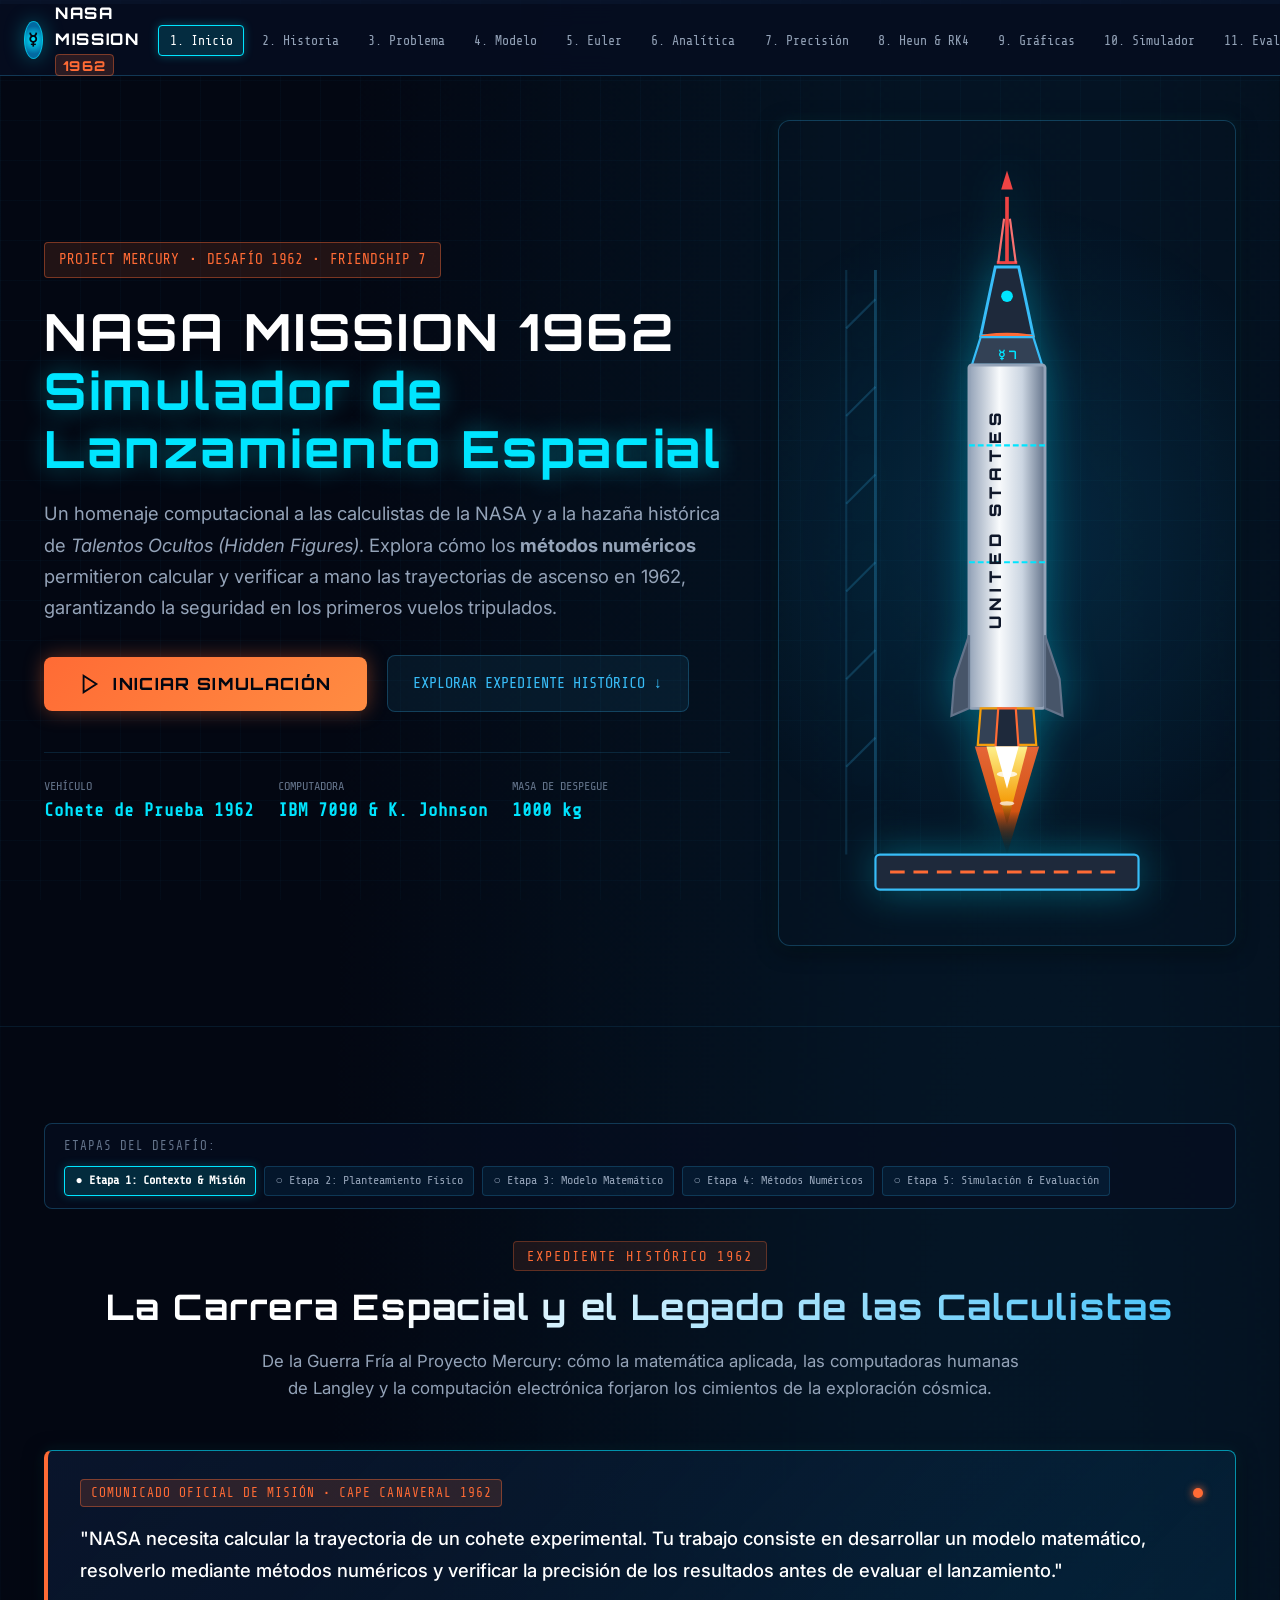
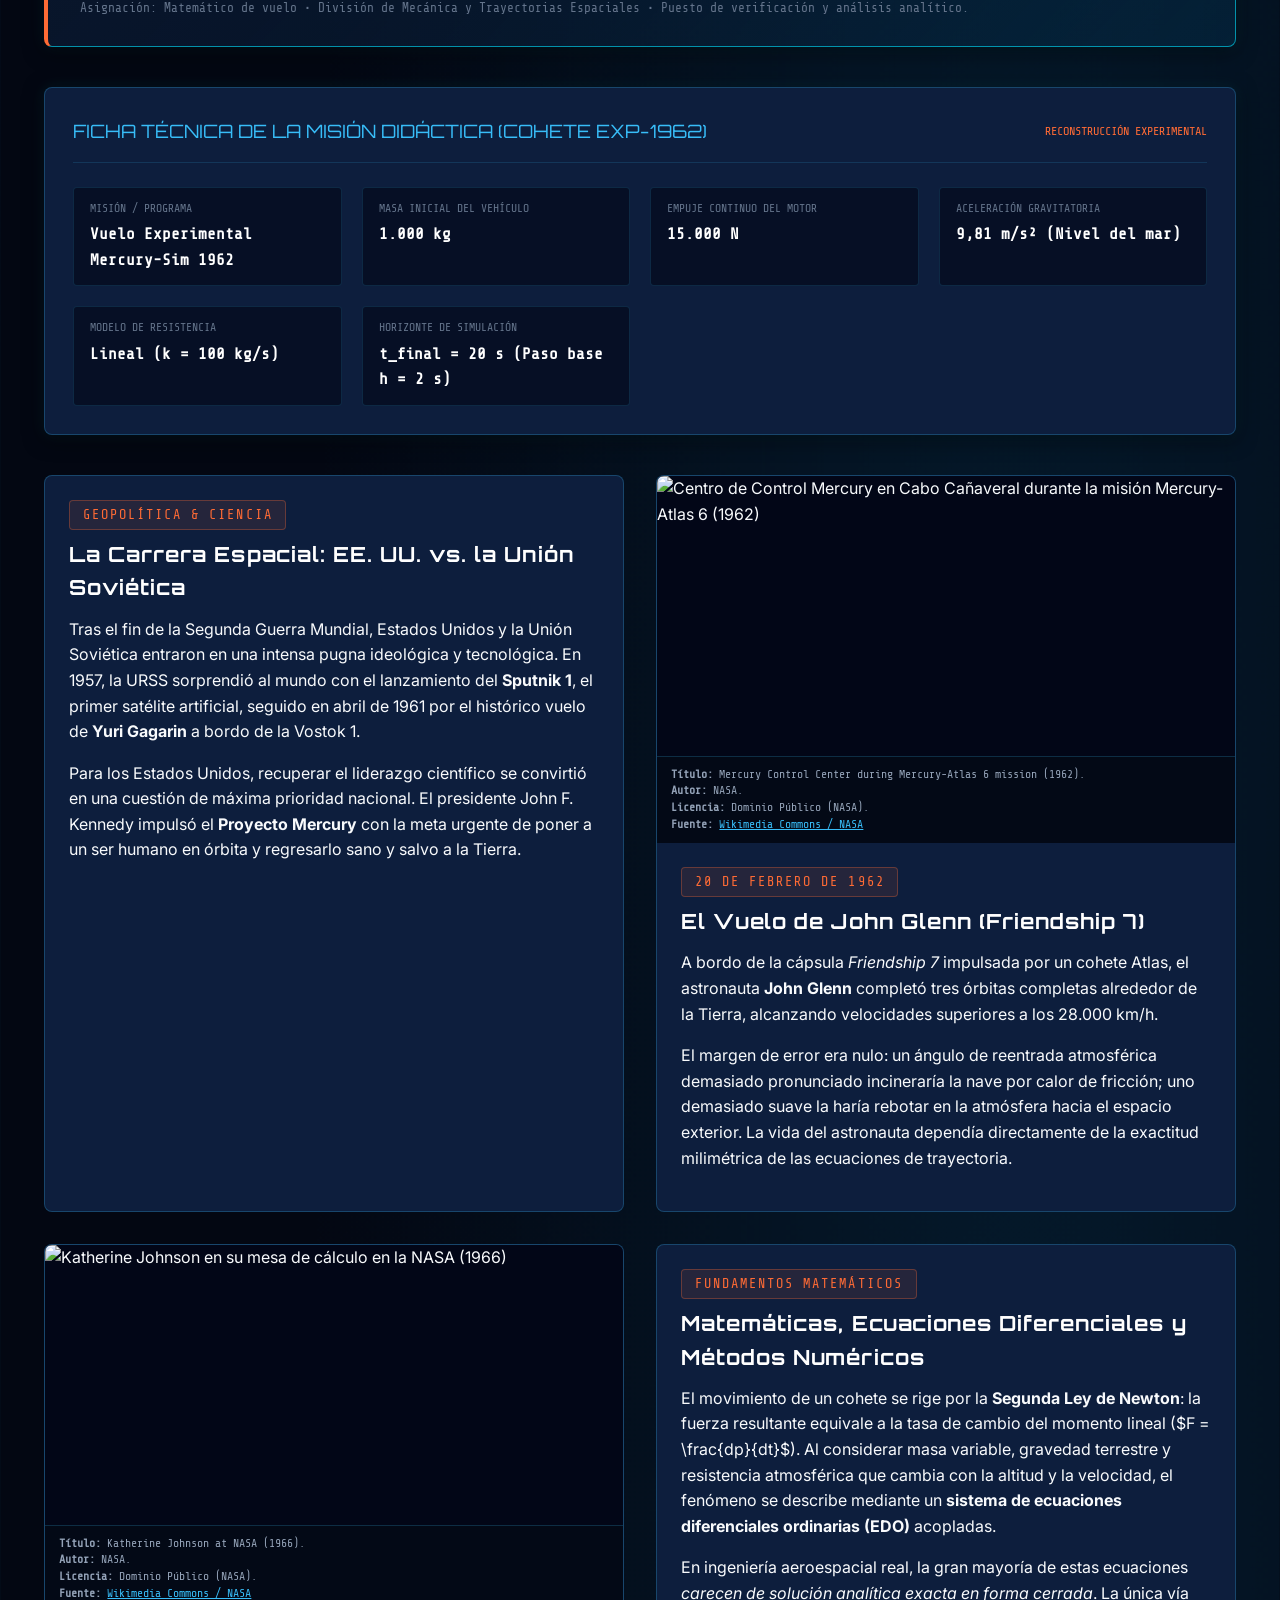
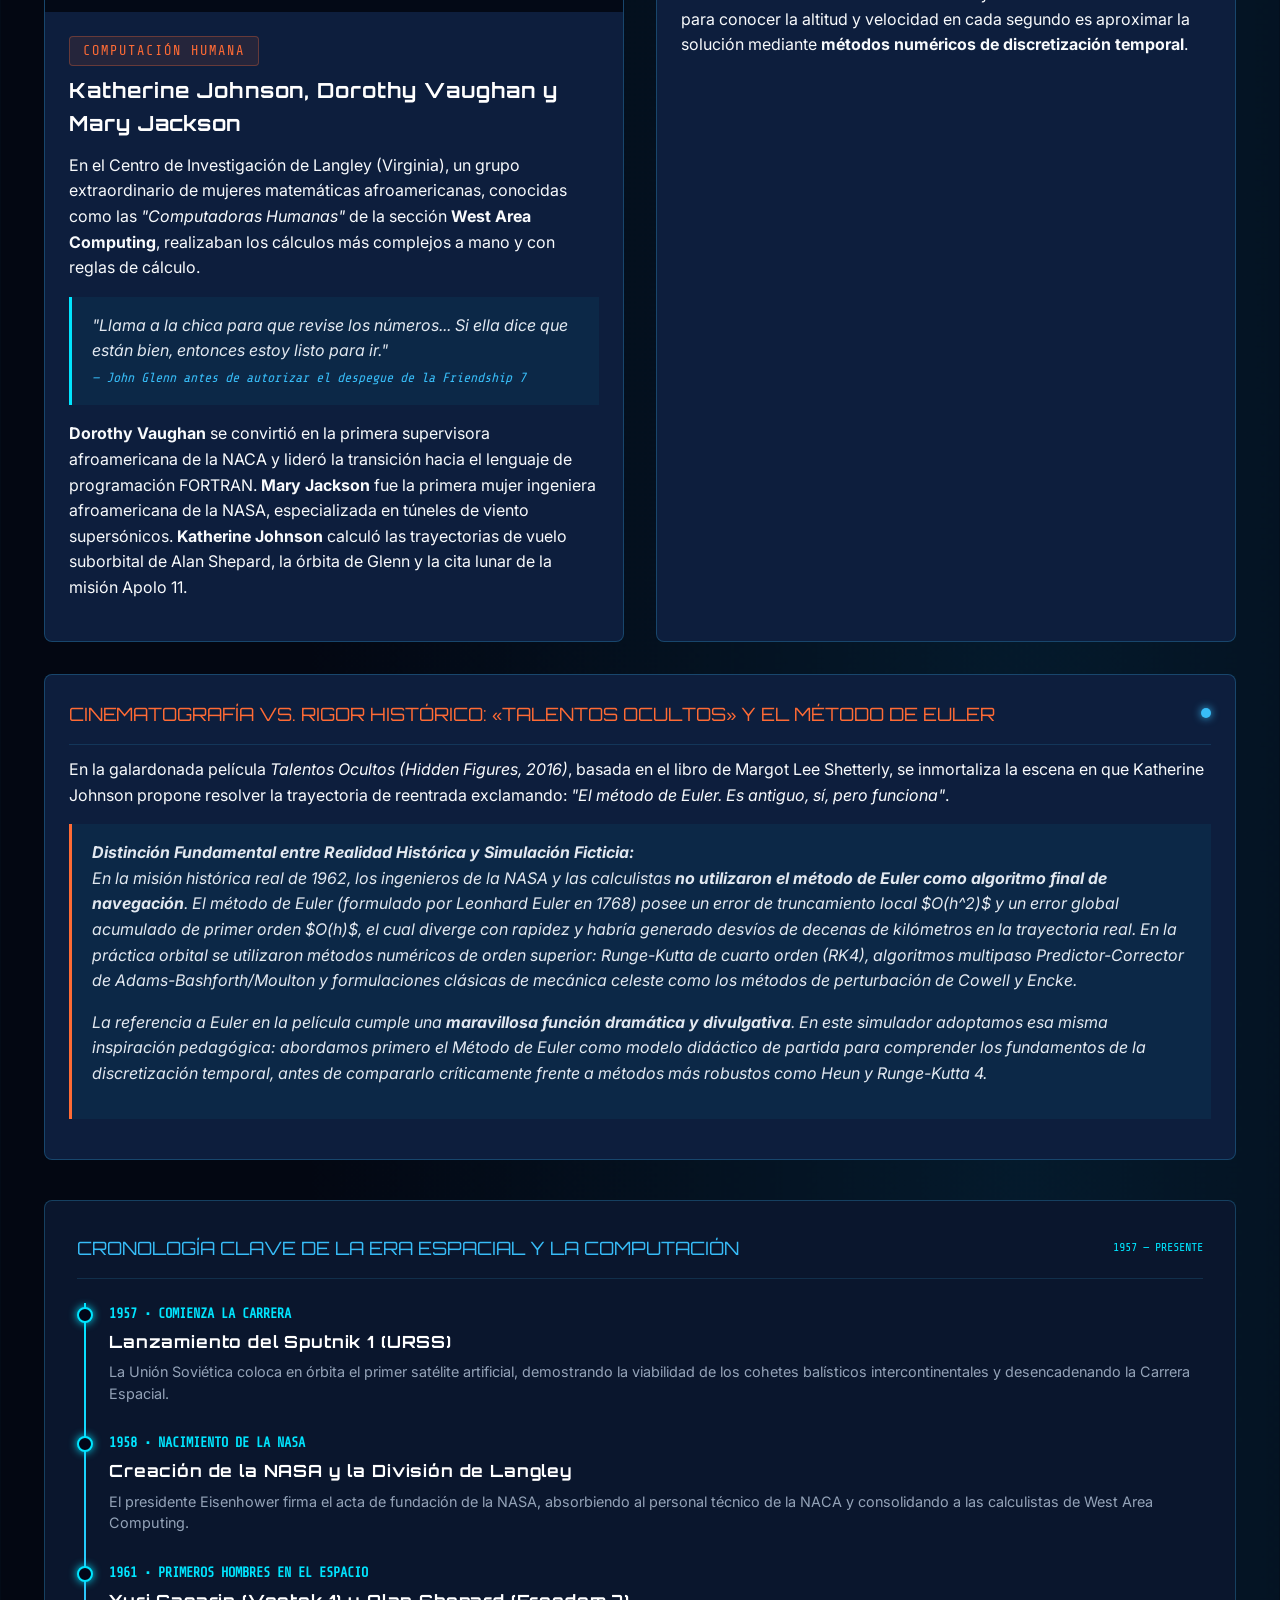
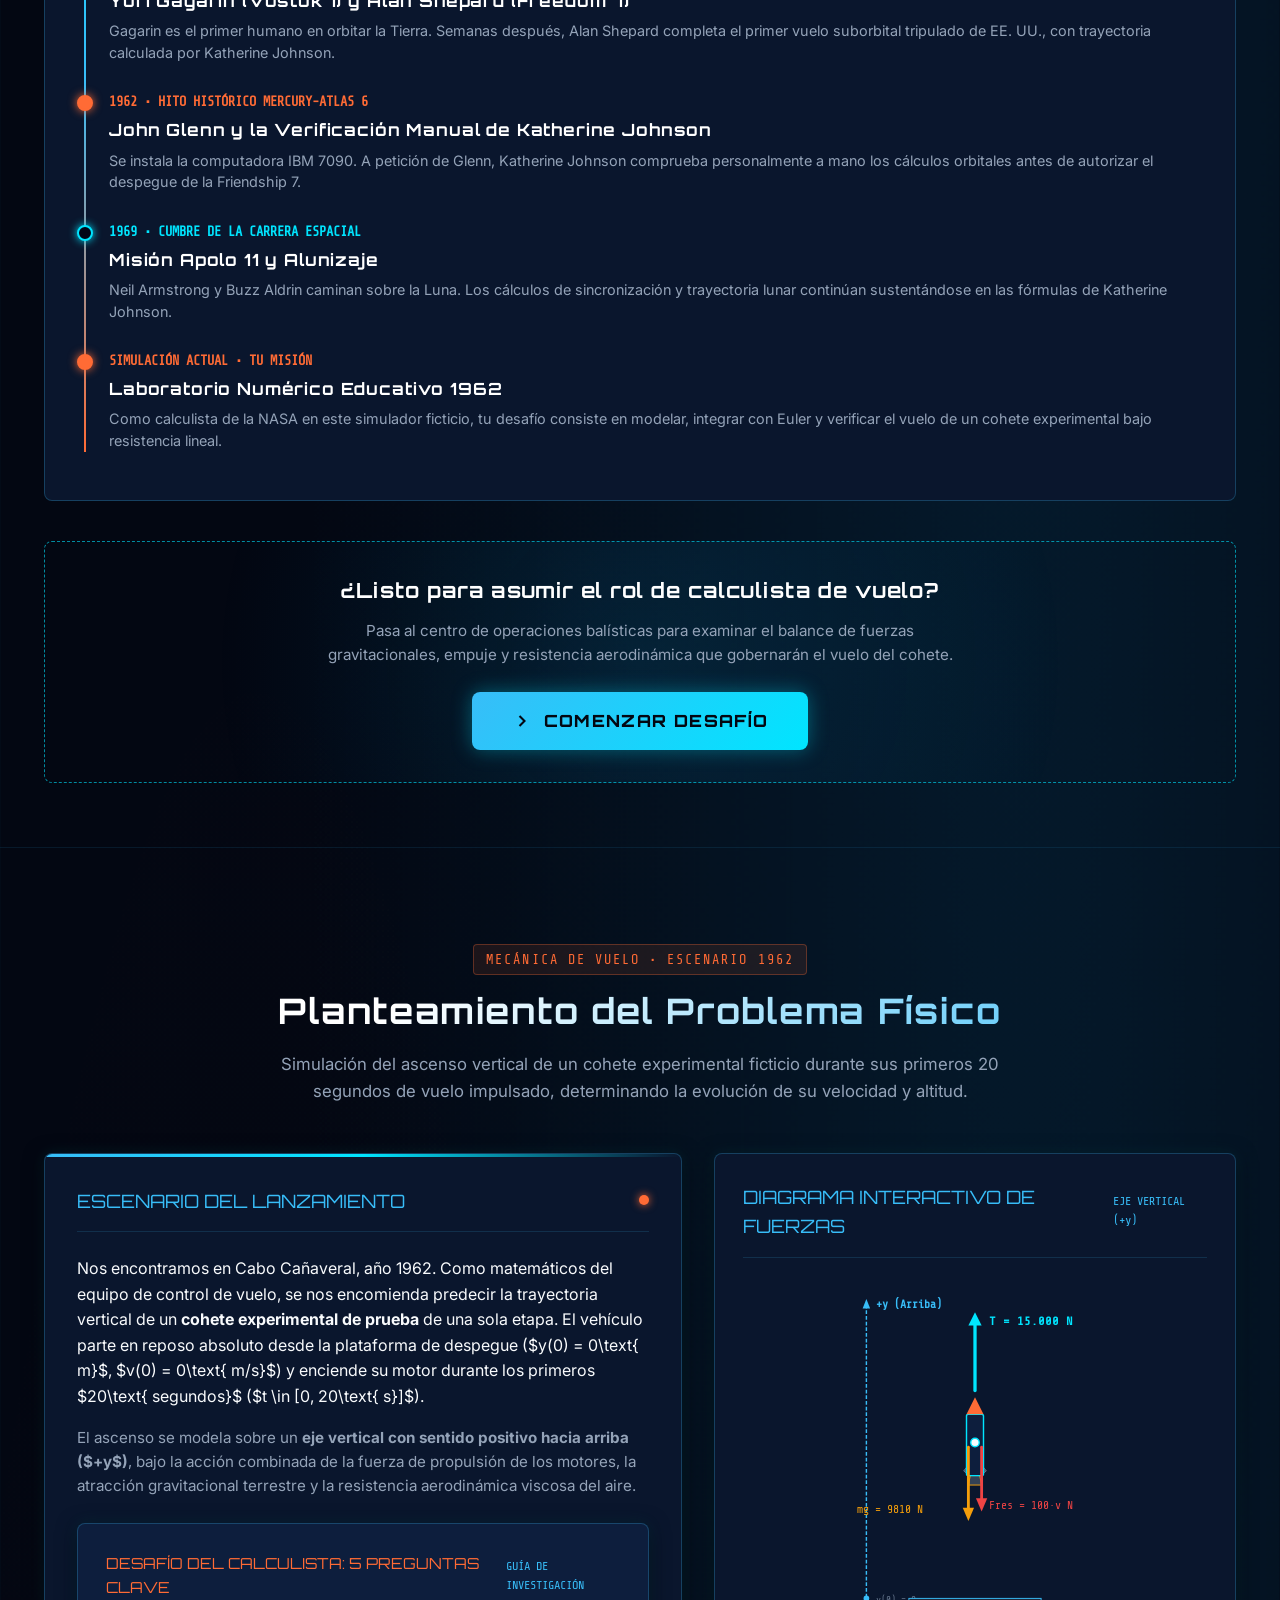
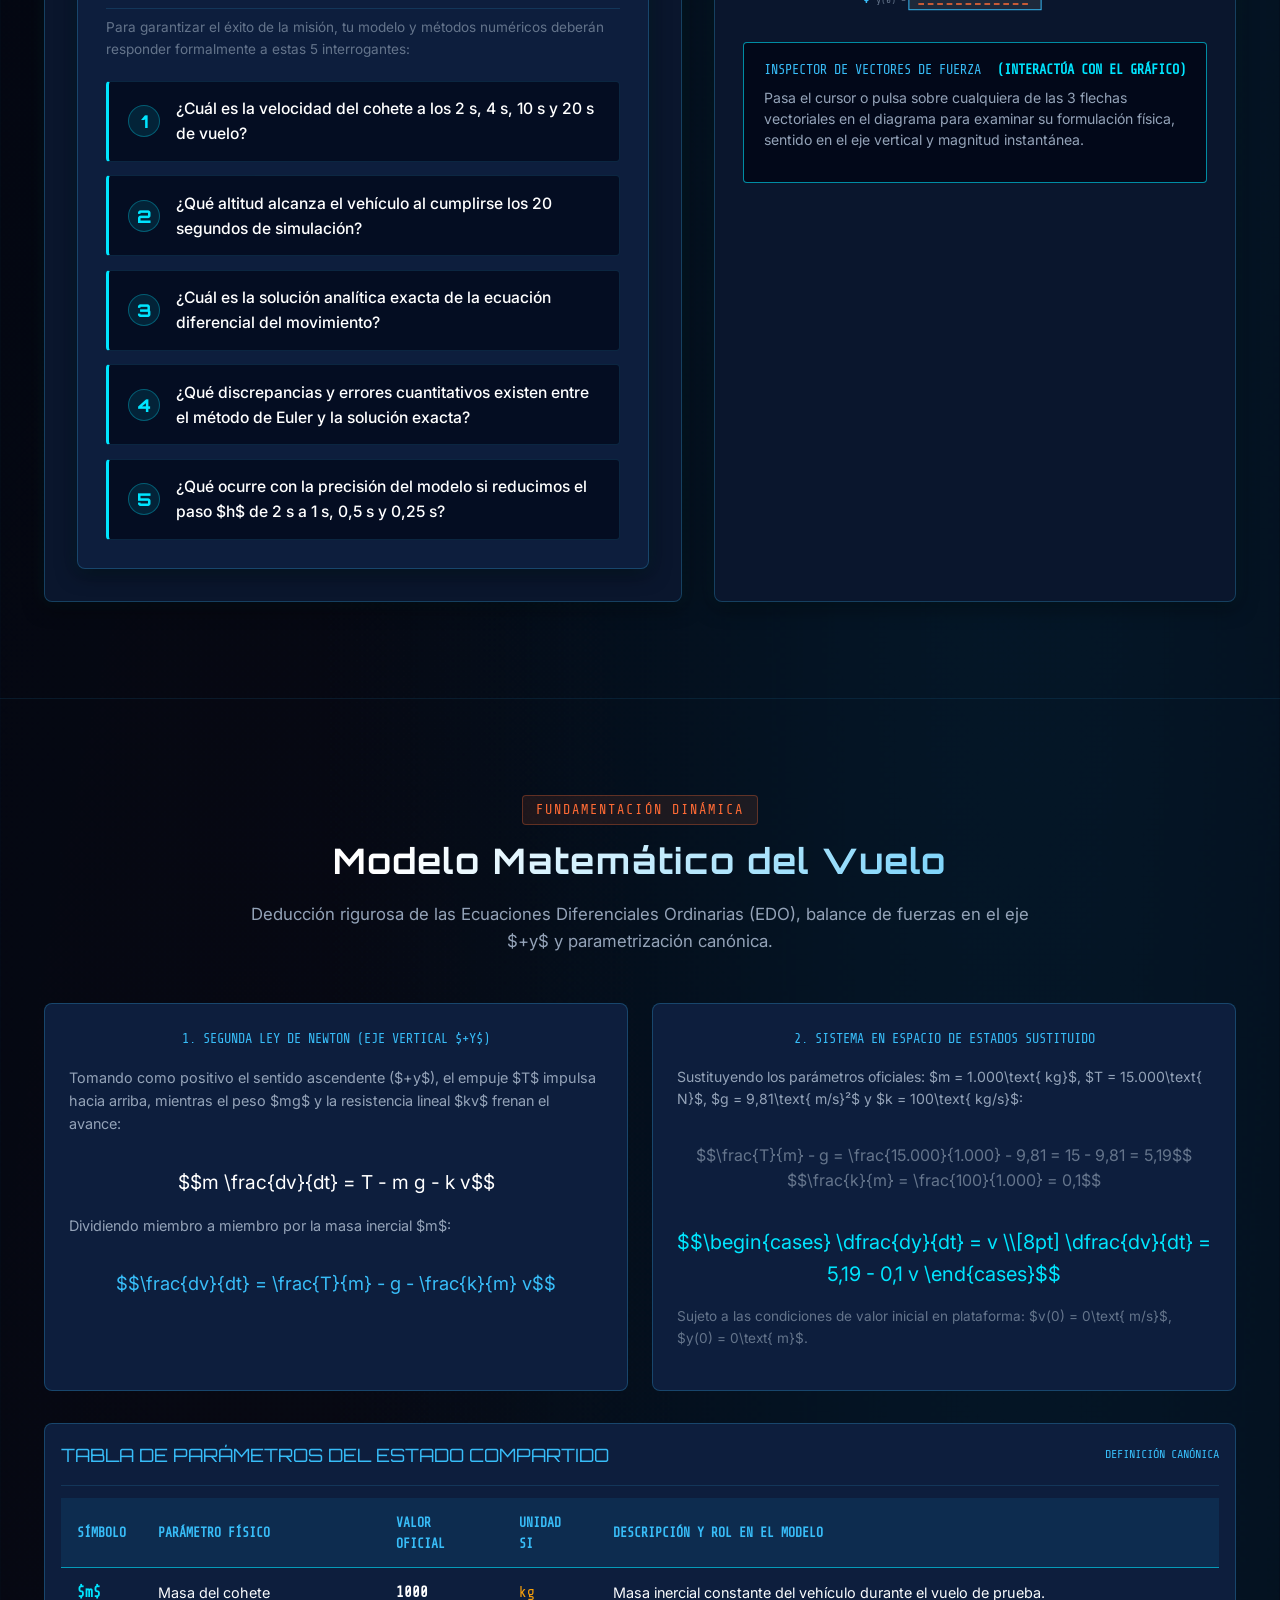
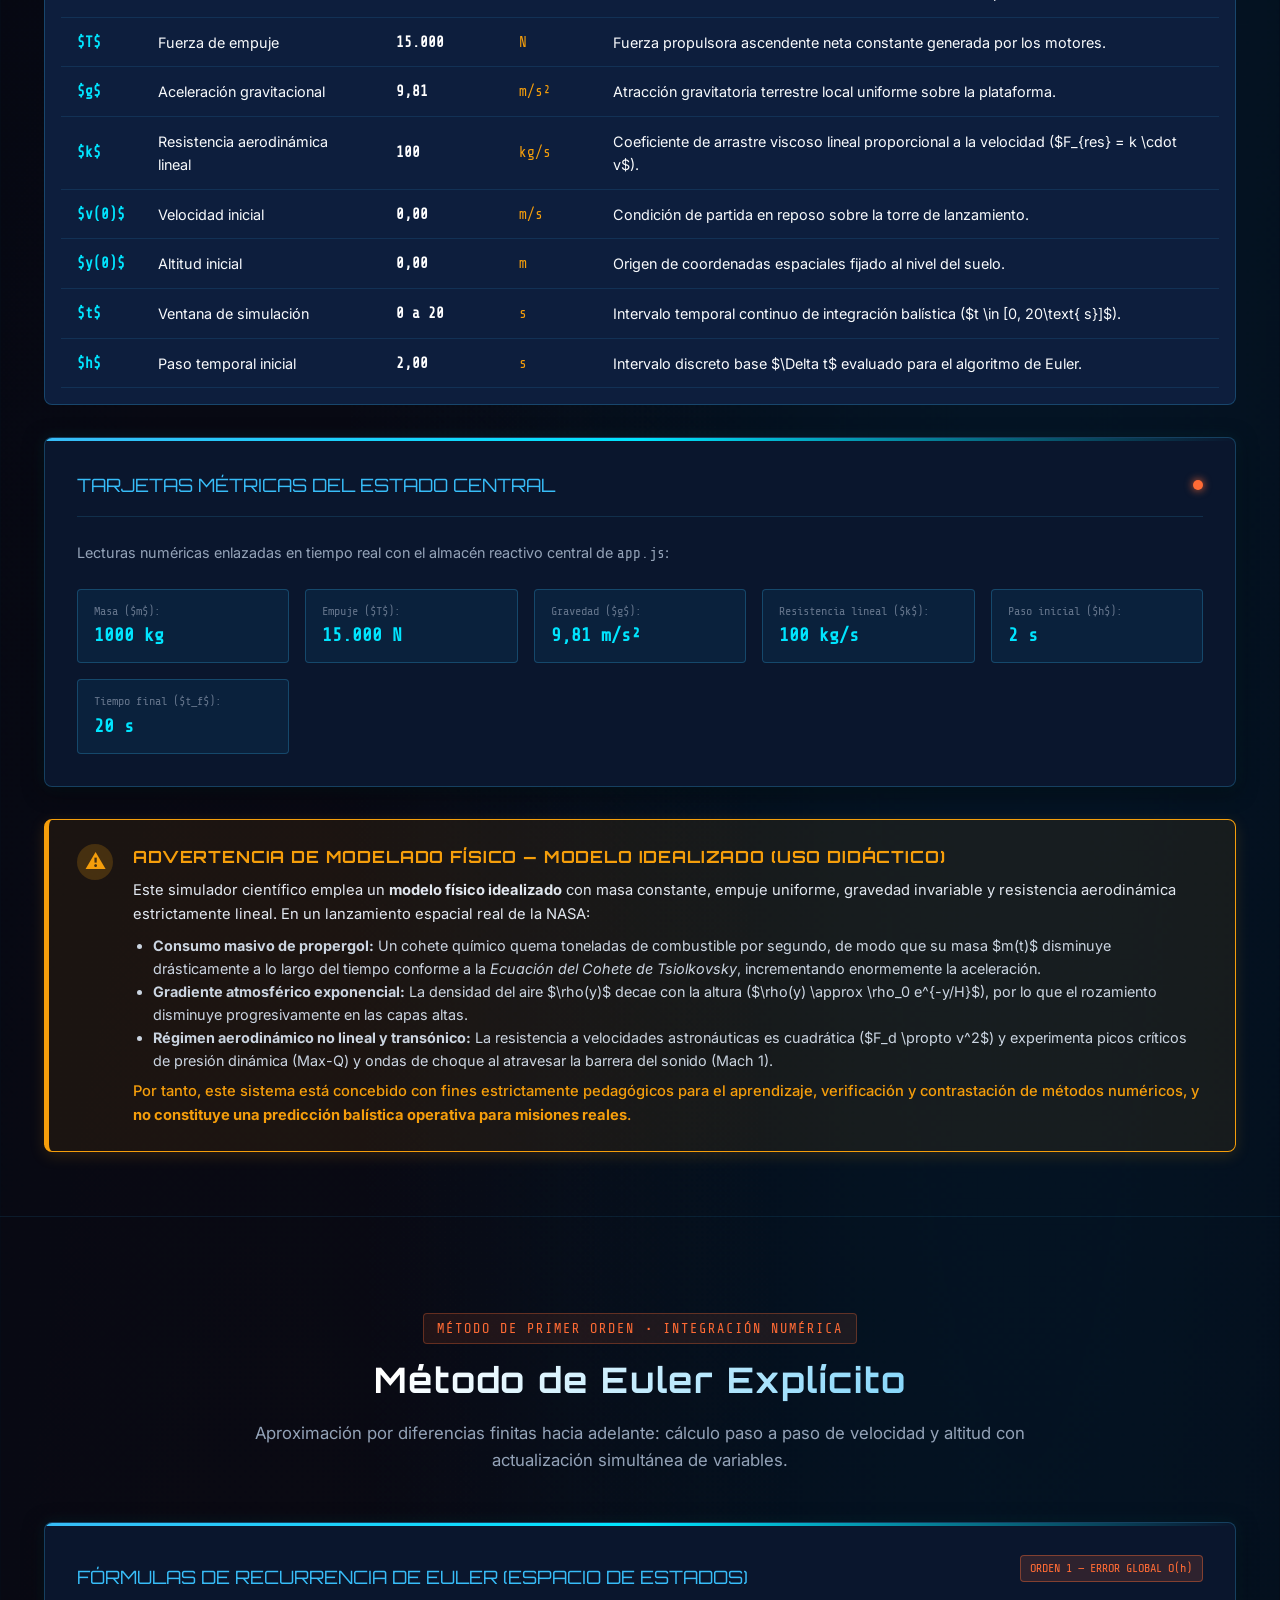
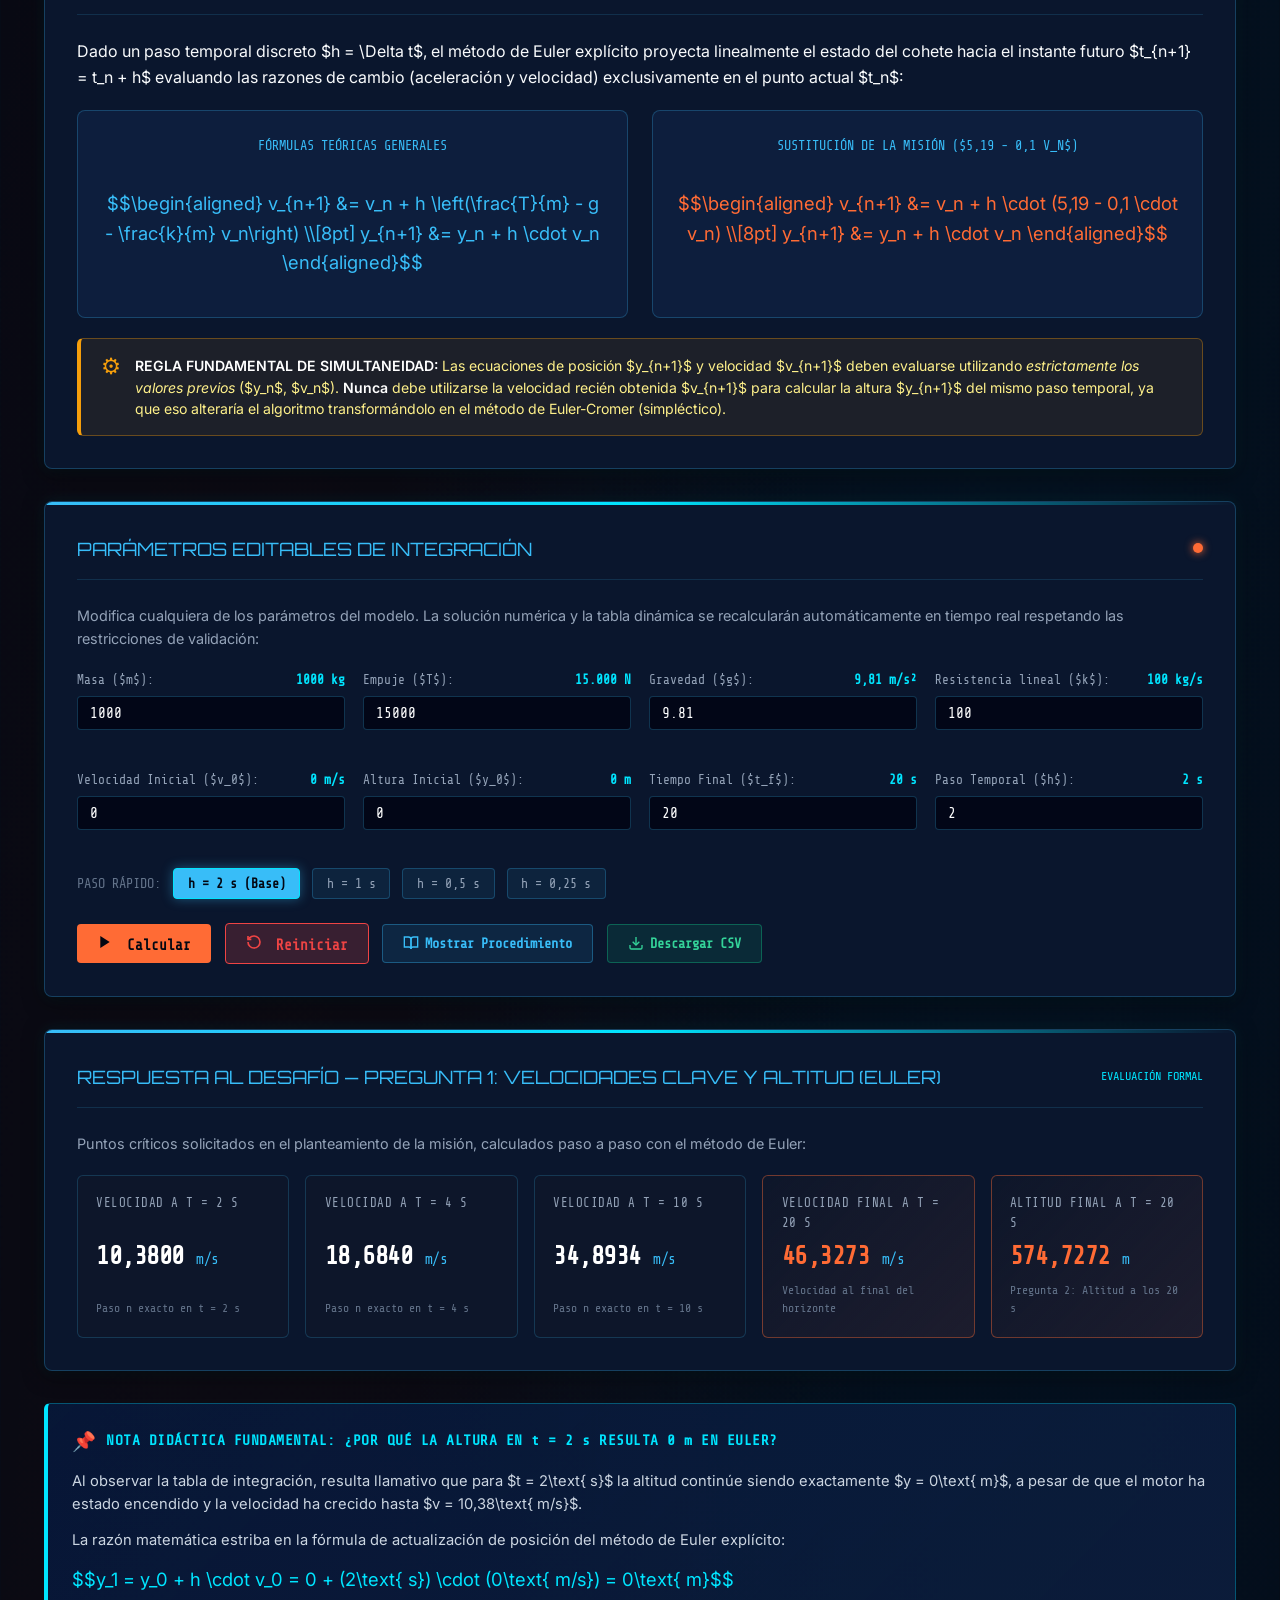
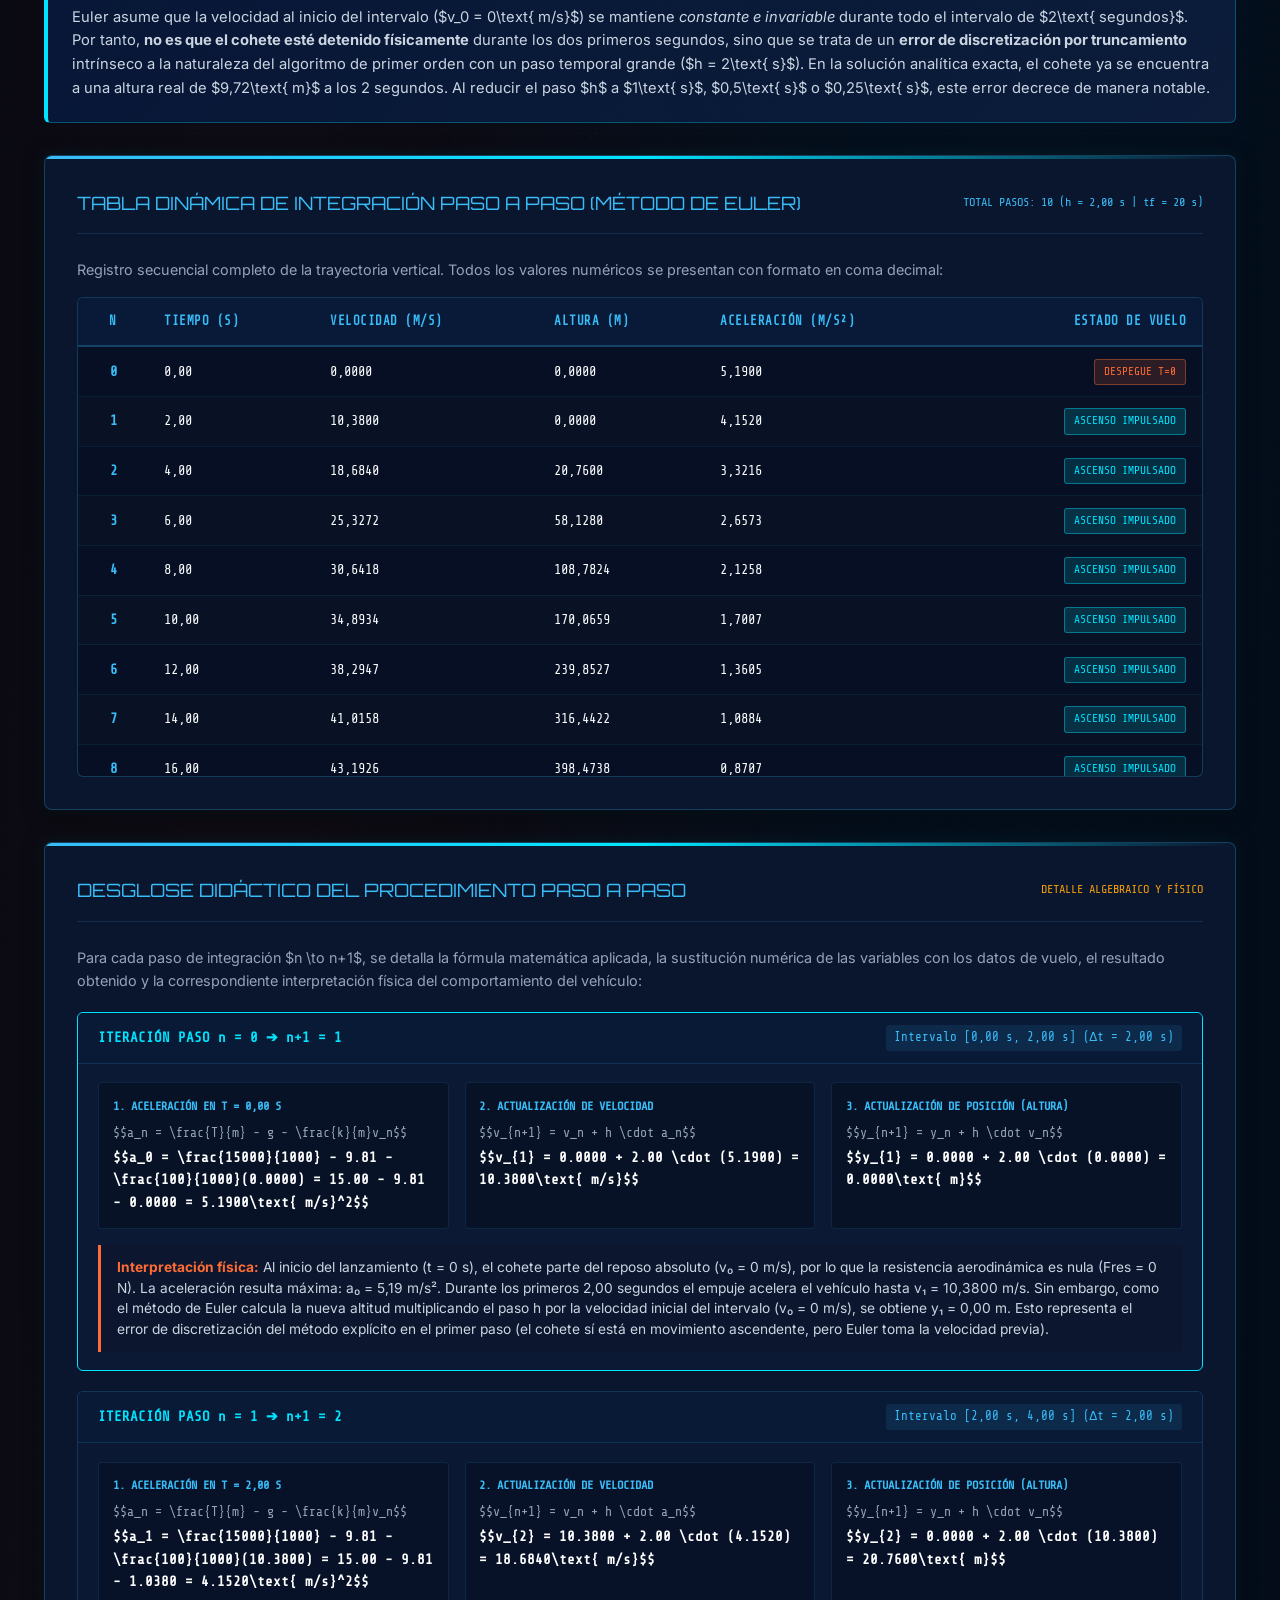
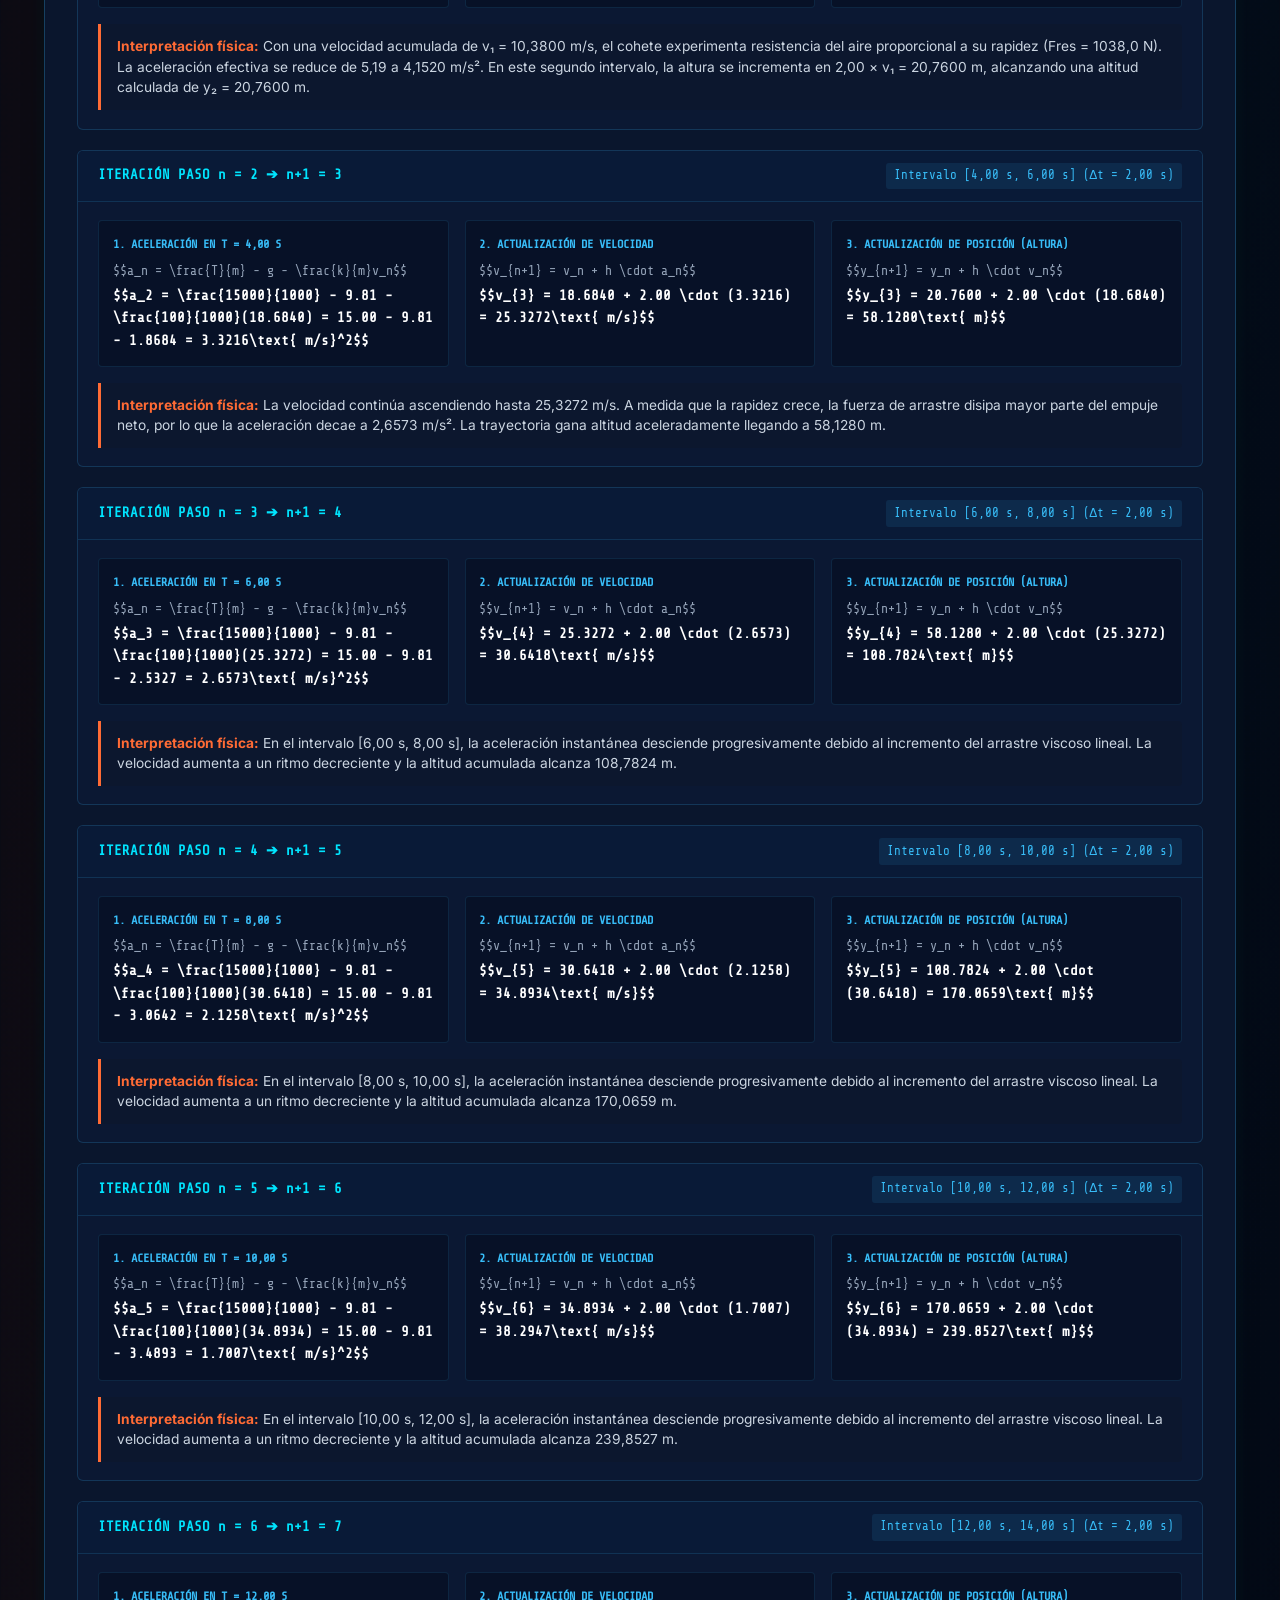
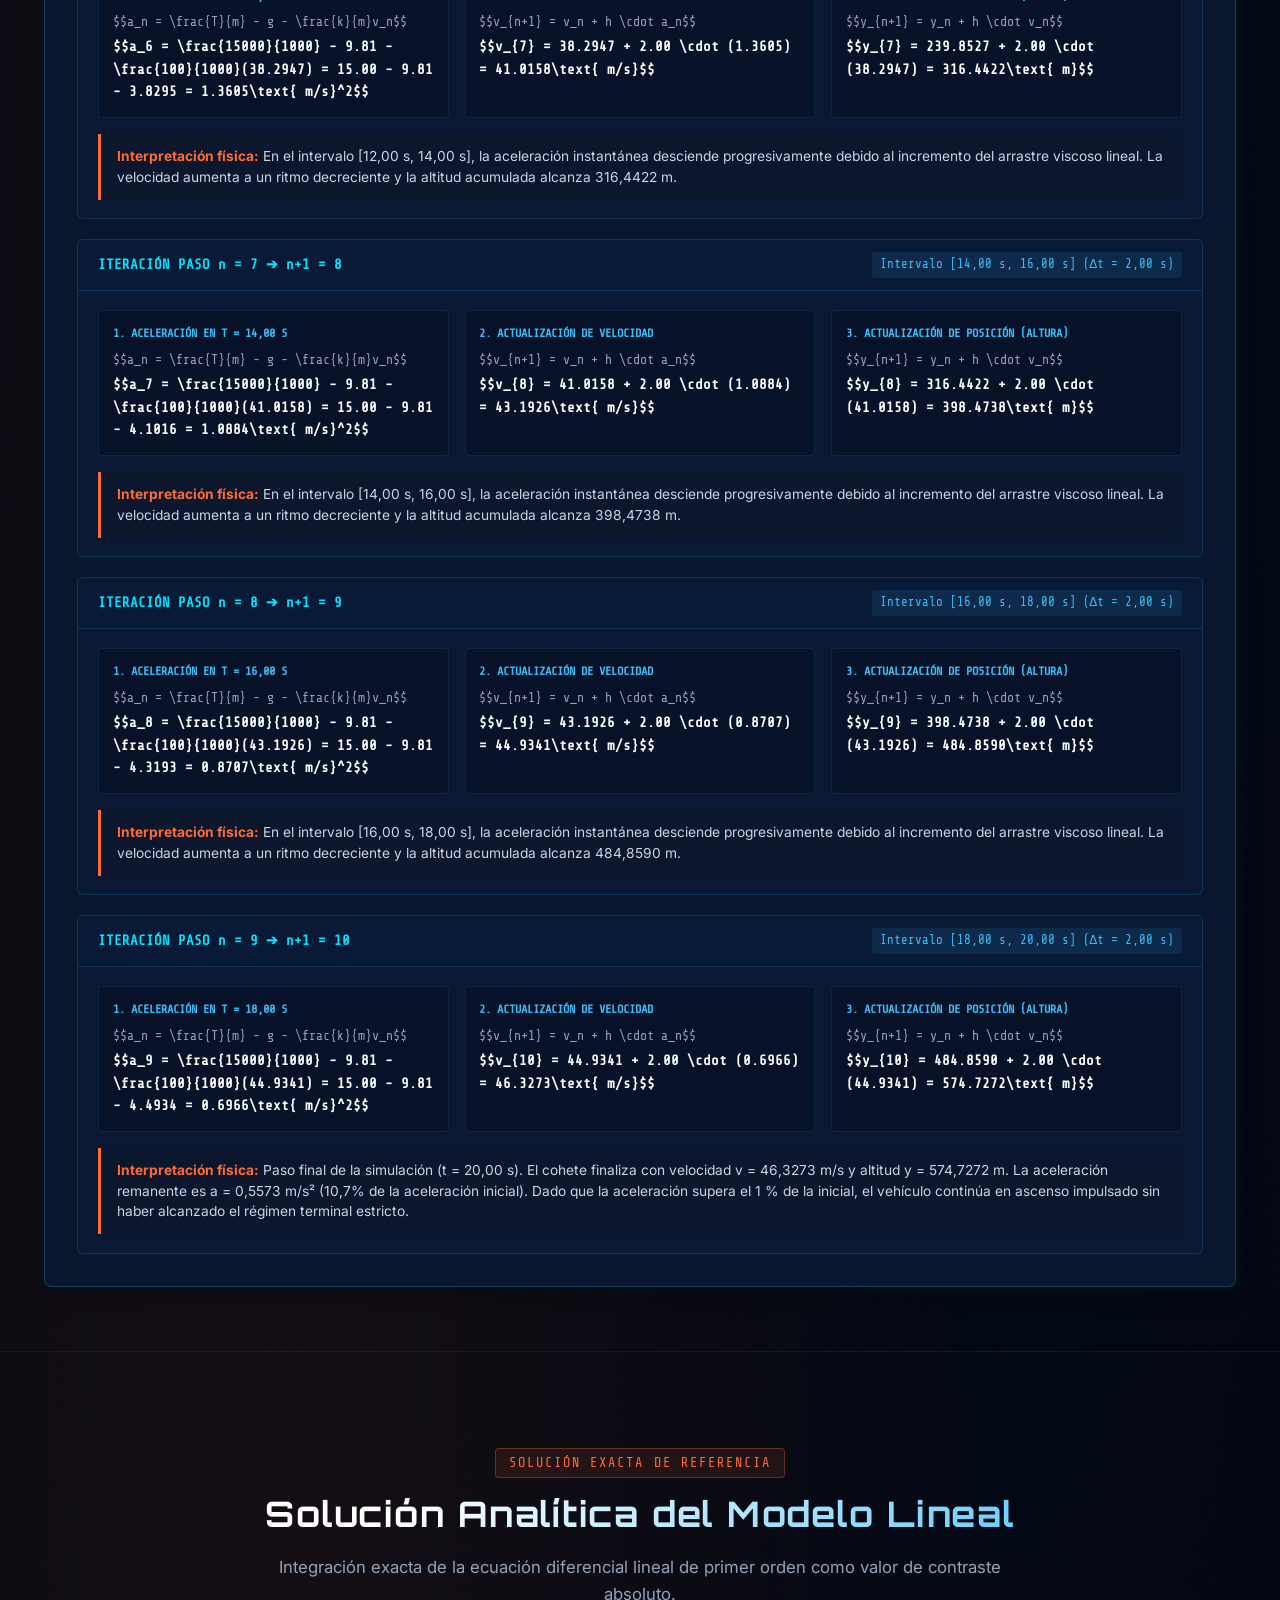
==== index.html @ 3997d20b "feat: método de Euler con tabla de iteraciones, procedimiento paso a paso, CSV y validación de entra" ====
<!DOCTYPE html>
<html lang="es">
<head>
  <meta charset="UTF-8">
  <meta name="viewport" content="width=device-width, initial-scale=1.0">
  <title>NASA MISSION 1962 — Simulador de Lanzamiento Espacial</title>
  
  <!-- Tipografías Google Fonts de corte aeroespacial y retro-científico -->
  <link rel="preconnect" href="https://fonts.googleapis.com">
  <link rel="preconnect" href="https://fonts.gstatic.com" crossorigin>
  <link href="https://fonts.googleapis.com/css2?family=Inter:wght@300;400;500;600;700&family=Orbitron:wght@500;700;800;900&family=Share+Tech+Mono&display=swap" rel="stylesheet">
  
  <!-- Hoja de estilos del proyecto -->
  <link rel="stylesheet" href="css/styles.css">

  <!-- Configuración de MathJax para renderizado de fórmulas LaTeX -->
  <script>
    window.MathJax = {
      tex: {
        inlineMath: [['$', '$'], ['\\(', '\\)']],
        displayMath: [['$$', '$$'], ['\\[', '\\]']],
        processEscapes: true
      },
      options: {
        skipHtmlTags: ['script', 'noscript', 'style', 'textarea', 'pre', 'code']
      }
    };
  </script>
  <!-- MathJax CDN -->
  <script id="MathJax-script" async src="https://cdn.jsdelivr.net/npm/mathjax@3/es5/tex-mml-chtml.js"></script>

  <!-- Chart.js CDN -->
  <script src="https://cdn.jsdelivr.net/npm/chart.js"></script>
</head>
<body>

  <!-- =======================================================================
       BARRA SUPERIOR DE PROGRESO Y NAVEGACIÓN FIJA
       ======================================================================= -->
  <div class="progress-bar-container">
    <div id="reading-progress-bar" class="reading-progress-bar"></div>
  </div>

  <header class="fixed-header">
    <div class="nav-container">
      <div class="brand-badge">
        <div class="brand-logo-retro">☿</div>
        <span>NASA MISSION <span class="brand-year">1962</span></span>
      </div>

      <nav class="nav-wrapper">
        <ul id="nav-links" class="nav-links">
          <li><a href="#inicio" class="nav-link active">1. Inicio</a></li>
          <li><a href="#contexto-historico" class="nav-link">2. Historia</a></li>
          <li><a href="#planteamiento-problema" class="nav-link">3. Problema</a></li>
          <li><a href="#modelo-matematico" class="nav-link">4. Modelo</a></li>
          <li><a href="#metodo-euler" class="nav-link">5. Euler</a></li>
          <li><a href="#solucion-analitica" class="nav-link">6. Analítica</a></li>
          <li><a href="#desafio-precision" class="nav-link">7. Precisión</a></li>
          <li><a href="#heun-rk4" class="nav-link">8. Heun & RK4</a></li>
          <li><a href="#graficas-errores" class="nav-link">9. Gráficas</a></li>
          <li><a href="#simulador-lanzamiento" class="nav-link">10. Simulador</a></li>
          <li><a href="#evaluacion" class="nav-link">11. Evaluación</a></li>
          <li><a href="#reflexion-conclusiones" class="nav-link">12. Reflexión</a></li>
        </ul>

        <div class="telemetry-status-badge">
          <span class="status-dot-pulse"></span>
          <span id="mission-clock">MET +00:00:00</span>
        </div>

        <button id="mobile-menu-toggle" class="mobile-menu-toggle" aria-label="Abrir menú de navegación">
          ☰
        </button>
      </nav>
    </div>
  </header>

  <!-- =======================================================================
       1. SECCIÓN INICIO / MISIÓN (HERO & COHETE SVG)
       ======================================================================= -->
  <section id="inicio" class="section-wrapper">
    <div class="container hero-grid">
      <div class="hero-text-content">
        <div class="hero-mission-code">
          <span>PROJECT MERCURY</span>
          <span>•</span>
          <span>DESAFÍO 1962</span>
          <span>•</span>
          <span>FRIENDSHIP 7</span>
        </div>

        <h1 class="hero-title">
          NASA MISSION 1962<br>
          <span class="highlight-blue">Simulador de Lanzamiento Espacial</span>
        </h1>

        <p class="hero-description">
          Un homenaje computacional a las calculistas de la NASA y a la hazaña histórica de <em>Talentos Ocultos (Hidden Figures)</em>. Explora cómo los <strong>métodos numéricos</strong> permitieron calcular y verificar a mano las trayectorias de ascenso en 1962, garantizando la seguridad en los primeros vuelos tripulados.
        </p>

        <div class="hero-actions">
          <button id="btn-hero-start" class="btn-primary-launch">
            <svg width="22" height="22" viewBox="0 0 24 24" fill="none" stroke="currentColor" stroke-width="2">
              <polygon points="5 3 19 12 5 21 5 3"></polygon>
            </svg>
            INICIAR SIMULACIÓN
          </button>

          <a href="#contexto-historico" class="btn-secondary-console">
            EXPLORAR EXPEDIENTE HISTÓRICO ↓
          </a>
        </div>

        <div class="hero-mission-briefing">
          <div class="briefing-item">
            <span class="briefing-label">Vehículo</span>
            <span class="briefing-value">Cohete de Prueba 1962</span>
          </div>
          <div class="briefing-item">
            <span class="briefing-label">Computadora</span>
            <span class="briefing-value">IBM 7090 & K. Johnson</span>
          </div>
          <div class="briefing-item">
            <span class="briefing-label">Masa de Despegue</span>
            <span class="briefing-value" id="display-hero-m">1.000 kg</span>
          </div>
        </div>
      </div>

      <!-- Ilustración vectorial del cohete en SVG -->
      <div class="rocket-illustration-box">
        <svg class="rocket-svg-art" viewBox="0 0 260 520" fill="none" xmlns="http://www.w3.org/2000/svg">
          <!-- Estructura de torre de lanzamiento / Gantry (estilo retro) -->
          <line x1="40" y1="80" x2="40" y2="480" stroke="rgba(56, 189, 248, 0.25)" stroke-width="2" />
          <line x1="20" y1="80" x2="20" y2="480" stroke="rgba(56, 189, 248, 0.15)" stroke-width="1.5" />
          <line x1="20" y1="120" x2="40" y2="100" stroke="rgba(56, 189, 248, 0.2)" stroke-width="1.5" />
          <line x1="20" y1="180" x2="40" y2="160" stroke="rgba(56, 189, 248, 0.2)" stroke-width="1.5" />
          <line x1="20" y1="240" x2="40" y2="220" stroke="rgba(56, 189, 248, 0.2)" stroke-width="1.5" />
          <line x1="20" y1="300" x2="40" y2="280" stroke="rgba(56, 189, 248, 0.2)" stroke-width="1.5" />
          <line x1="20" y1="360" x2="40" y2="340" stroke="rgba(56, 189, 248, 0.2)" stroke-width="1.5" />
          <line x1="20" y1="420" x2="40" y2="400" stroke="rgba(56, 189, 248, 0.2)" stroke-width="1.5" />
          
          <!-- Cápsula Mercury y Torre de Escape de Lanzamiento (LES) -->
          <line x1="130" y1="30" x2="130" y2="75" stroke="#ef4444" stroke-width="2.5" />
          <polygon points="126,25 134,25 130,12" fill="#ef4444" />
          <line x1="123" y1="75" x2="137" y2="75" stroke="#ef4444" stroke-width="2" />
          <line x1="124" y1="75" x2="128" y2="45" stroke="#f87171" stroke-width="1.5" />
          <line x1="136" y1="75" x2="132" y2="45" stroke="#f87171" stroke-width="1.5" />

          <!-- Cápsula cónica Friendship 7 -->
          <polygon points="112,125 148,125 138,78 122,78" fill="#1e293b" stroke="#38bdf8" stroke-width="2" />
          <circle cx="130" cy="98" r="4" fill="#00e5ff" />
          <ellipse cx="130" cy="126" rx="19" ry="3" fill="#ff6b35" />

          <!-- Adaptador interestadual e insignia Mercury -->
          <polygon points="106,145 154,145 148,126 112,126" fill="#334155" stroke="#38bdf8" stroke-width="1.5" />
          <text x="130" y="141" text-anchor="middle" fill="#00e5ff" font-family="'Orbitron', sans-serif" font-size="8" font-weight="bold">☿ 7</text>

          <!-- Cuerpo cilíndrico del Cohete -->
          <rect x="104" y="145" width="52" height="235" rx="2" fill="url(#metalAtlasGradient)" stroke="#94a3b8" stroke-width="2" />
          
          <line x1="104" y1="200" x2="156" y2="200" stroke="#00e5ff" stroke-width="1.5" stroke-dasharray="4 2" />
          <line x1="104" y1="280" x2="156" y2="280" stroke="#00e5ff" stroke-width="1.5" stroke-dasharray="4 2" />
          
          <!-- Rotulación NASA / UNITED STATES en tipografía de época -->
          <g transform="rotate(-90 130 250)">
            <text x="130" y="246" text-anchor="middle" fill="#0f172a" font-family="'Orbitron', sans-serif" font-size="11" font-weight="900" letter-spacing="4">UNITED STATES</text>
          </g>

          <!-- Aletas laterales aerodinámicas -->
          <polygon points="94,360 104,330 104,380 92,385" fill="#475569" stroke="#64748b" stroke-width="1.5" />
          <polygon points="166,360 156,330 156,380 168,385" fill="#475569" stroke="#64748b" stroke-width="1.5" />

          <!-- Toberas de empuje -->
          <polygon points="112,380 126,380 128,405 110,405" fill="#334155" stroke="#f59e0b" stroke-width="1.5" />
          <polygon points="134,380 148,380 150,405 132,405" fill="#334155" stroke="#f59e0b" stroke-width="1.5" />
          <polygon points="124,380 136,380 138,408 122,408" fill="#1e293b" stroke="#ff6b35" stroke-width="1.5" />

          <!-- Penacho de fuego y plasma del encendido -->
          <polygon points="108,406 152,406 130,480" fill="url(#fireOuterGrad)" opacity="0.9" />
          <polygon points="116,406 144,406 130,460" fill="url(#fireInnerGrad)" />
          <polygon points="122,406 138,406 130,435" fill="#ffffff" />

          <ellipse cx="130" cy="425" rx="7" ry="2" fill="#ffffff" opacity="0.8" />
          <ellipse cx="130" cy="445" rx="5" ry="1.5" fill="#ffffff" opacity="0.7" />

          <!-- Plataforma base de hormigón -->
          <rect x="40" y="480" width="180" height="24" rx="3" fill="#1e293b" stroke="#38bdf8" stroke-width="1.5" />
          <line x1="50" y1="492" x2="210" y2="492" stroke="#ff6b35" stroke-width="2" stroke-dasharray="10 6" />

          <defs>
            <linearGradient id="metalAtlasGradient" x1="0%" y1="0%" x2="100%" y2="0%">
              <stop offset="0%" stop-color="#94a3b8" />
              <stop offset="40%" stop-color="#f8fafc" />
              <stop offset="70%" stop-color="#cbd5e1" />
              <stop offset="100%" stop-color="#64748b" />
            </linearGradient>
            <linearGradient id="fireOuterGrad" x1="0%" y1="0%" x2="0%" y2="100%">
              <stop offset="0%" stop-color="#ff6b35" />
              <stop offset="60%" stop-color="#ea580c" />
              <stop offset="100%" stop-color="transparent" />
            </linearGradient>
            <linearGradient id="fireInnerGrad" x1="0%" y1="0%" x2="0%" y2="100%">
              <stop offset="0%" stop-color="#fef08a" />
              <stop offset="70%" stop-color="#f59e0b" />
              <stop offset="100%" stop-color="transparent" />
            </linearGradient>
          </defs>
        </svg>
      </div>
    </div>
  </section>

  <!-- =======================================================================
       2. SECCIÓN CONTEXTO HISTÓRICO & TALENTOS OCULTOS
       ======================================================================= -->
  <section id="contexto-historico" class="section-wrapper">
    <div class="container">

      <!-- Indicador de etapas completadas del proyecto pedagógico -->
      <div class="stage-tracker-bar">
        <span class="stage-tracker-label">ETAPAS DEL DESAFÍO:</span>
        <div class="stage-chips-list">
          <span class="stage-chip active">● Etapa 1: Contexto & Misión</span>
          <span class="stage-chip">○ Etapa 2: Planteamiento Físico</span>
          <span class="stage-chip">○ Etapa 3: Modelo Matemático</span>
          <span class="stage-chip">○ Etapa 4: Métodos Numéricos</span>
          <span class="stage-chip">○ Etapa 5: Simulación & Evaluación</span>
        </div>
      </div>

      <!-- Encabezado de la Sección -->
      <div class="section-header">
        <span class="section-tag">Expediente Histórico 1962</span>
        <h2 class="section-title">La Carrera Espacial y el Legado de las Calculistas</h2>
        <p class="section-subtitle">
          De la Guerra Fría al Proyecto Mercury: cómo la matemática aplicada, las computadoras humanas de Langley y la computación electrónica forjaron los cimientos de la exploración cósmica.
        </p>
      </div>

      <!-- Narrativa del estudiante: Rol de Matemático de Control de Misión -->
      <div class="student-role-card">
        <div class="student-role-header">
          <span class="student-role-badge">COMUNICADO OFICIAL DE MISIÓN • CAPE CANAVERAL 1962</span>
          <span class="panel-status-led"></span>
        </div>
        <div class="student-role-quote">
          "NASA necesita calcular la trayectoria de un cohete experimental. Tu trabajo consiste en desarrollar un modelo matemático, resolverlo mediante métodos numéricos y verificar la precisión de los resultados antes de evaluar el lanzamiento."
        </div>
        <div class="student-role-caption">
          Asignación: Matemático de vuelo • División de Mecánica y Trayectorias Espaciales • Puesto de verificación y análisis analítico.
        </div>
      </div>

      <!-- Ficha de la misión ficticia de reconstrucción didáctica -->
      <div class="mission-dossier-card">
        <div class="panel-header-bar">
          <span class="panel-title-text">FICHA TÉCNICA DE LA MISIÓN DIDÁCTICA (COHETE EXP-1962)</span>
          <span style="font-family: var(--font-mono); font-size: 0.75rem; color: var(--mission-orange);">RECONSTRUCCIÓN EXPERIMENTAL</span>
        </div>
        <div class="dossier-grid">
          <div class="dossier-field">
            <span class="dossier-label">Misión / Programa</span>
            <span class="dossier-value">Vuelo Experimental Mercury-Sim 1962</span>
          </div>
          <div class="dossier-field">
            <span class="dossier-label">Masa Inicial del Vehículo</span>
            <span class="dossier-value">1.000 kg</span>
          </div>
          <div class="dossier-field">
            <span class="dossier-label">Empuje Continuo del Motor</span>
            <span class="dossier-value">15.000 N</span>
          </div>
          <div class="dossier-field">
            <span class="dossier-label">Aceleración Gravitatoria</span>
            <span class="dossier-value">9,81 m/s² (Nivel del mar)</span>
          </div>
          <div class="dossier-field">
            <span class="dossier-label">Modelo de Resistencia</span>
            <span class="dossier-value">Lineal (k = 100 kg/s)</span>
          </div>
          <div class="dossier-field">
            <span class="dossier-label">Horizonte de Simulación</span>
            <span class="dossier-value">t_final = 20 s (Paso base h = 2 s)</span>
          </div>
        </div>
      </div>

      <!-- Tarjetas informativas con contexto histórico profundo -->
      <div class="history-cards-grid">

        <!-- Tarjeta 1: La Carrera Espacial -->
        <article class="history-card">
          <div class="history-content">
            <span class="section-tag" style="margin-bottom: 0.5rem;">Geopolítica & Ciencia</span>
            <h3 class="history-card-title">La Carrera Espacial: EE. UU. vs. la Unión Soviética</h3>
            <p>
              Tras el fin de la Segunda Guerra Mundial, Estados Unidos y la Unión Soviética entraron en una intensa pugna ideológica y tecnológica. En 1957, la URSS sorprendió al mundo con el lanzamiento del <strong>Sputnik 1</strong>, el primer satélite artificial, seguido en abril de 1961 por el histórico vuelo de <strong>Yuri Gagarin</strong> a bordo de la Vostok 1.
            </p>
            <p>
              Para los Estados Unidos, recuperar el liderazgo científico se convirtió en una cuestión de máxima prioridad nacional. El presidente John F. Kennedy impulsó el <strong>Proyecto Mercury</strong> con la meta urgente de poner a un ser humano en órbita y regresarlo sano y salvo a la Tierra.
            </p>
          </div>
        </article>

        <!-- Tarjeta 2: Mercury y Friendship 7 -->
        <article class="history-card">
          <div class="history-image-container">
            <img src="https://upload.wikimedia.org/wikipedia/commons/3/3a/Mercury_Control_Center_during_Mercury-Atlas_6_mission_1962.jpg" 
                 alt="Centro de Control Mercury en Cabo Cañaveral durante la misión Mercury-Atlas 6 (1962)" 
                 loading="lazy">
          </div>
          <div class="image-attribution-caption">
            <strong>Título:</strong> Mercury Control Center during Mercury-Atlas 6 mission (1962).<br>
            <strong>Autor:</strong> NASA.<br>
            <strong>Licencia:</strong> Dominio Público (NASA).<br>
            <strong>Fuente:</strong> <a href="https://commons.wikimedia.org/wiki/File:Mercury_Control_Center_during_Mercury-Atlas_6_mission_1962.jpg" target="_blank" rel="noopener noreferrer">Wikimedia Commons / NASA</a>
          </div>
          <div class="history-content">
            <span class="section-tag" style="margin-bottom: 0.5rem;">20 de Febrero de 1962</span>
            <h3 class="history-card-title">El Vuelo de John Glenn (Friendship 7)</h3>
            <p>
              A bordo de la cápsula <em>Friendship 7</em> impulsada por un cohete Atlas, el astronauta <strong>John Glenn</strong> completó tres órbitas completas alrededor de la Tierra, alcanzando velocidades superiores a los 28.000 km/h.
            </p>
            <p>
              El margen de error era nulo: un ángulo de reentrada atmosférica demasiado pronunciado incineraría la nave por calor de fricción; uno demasiado suave la haría rebotar en la atmósfera hacia el espacio exterior. La vida del astronauta dependía directamente de la exactitud milimétrica de las ecuaciones de trayectoria.
            </p>
          </div>
        </article>

        <!-- Tarjeta 3: Katherine Johnson y las Calculistas de West Area -->
        <article class="history-card">
          <div class="history-image-container">
            <img src="https://upload.wikimedia.org/wikipedia/commons/6/62/Katherine_Johnson_at_NASA%2C_in_1966.jpg" 
                 alt="Katherine Johnson en su mesa de cálculo en la NASA (1966)" 
                 loading="lazy">
          </div>
          <div class="image-attribution-caption">
            <strong>Título:</strong> Katherine Johnson at NASA (1966).<br>
            <strong>Autor:</strong> NASA.<br>
            <strong>Licencia:</strong> Dominio Público (NASA).<br>
            <strong>Fuente:</strong> <a href="https://commons.wikimedia.org/wiki/File:Katherine_Johnson_at_NASA,_in_1966.jpg" target="_blank" rel="noopener noreferrer">Wikimedia Commons / NASA</a>
          </div>
          <div class="history-content">
            <span class="section-tag" style="margin-bottom: 0.5rem;">Computación Humana</span>
            <h3 class="history-card-title">Katherine Johnson, Dorothy Vaughan y Mary Jackson</h3>
            <p>
              En el Centro de Investigación de Langley (Virginia), un grupo extraordinario de mujeres matemáticas afroamericanas, conocidas como las <em>"Computadoras Humanas"</em> de la sección <strong>West Area Computing</strong>, realizaban los cálculos más complejos a mano y con reglas de cálculo.
            </p>
            <div class="quote-box">
              "Llama a la chica para que revise los números... Si ella dice que están bien, entonces estoy listo para ir."
              <br><small style="color: var(--sky-blue); font-family: var(--font-mono);">— John Glenn antes de autorizar el despegue de la Friendship 7</small>
            </div>
            <p>
              <strong>Dorothy Vaughan</strong> se convirtió en la primera supervisora afroamericana de la NACA y lideró la transición hacia el lenguaje de programación FORTRAN. <strong>Mary Jackson</strong> fue la primera mujer ingeniera afroamericana de la NASA, especializada en túneles de viento supersónicos. <strong>Katherine Johnson</strong> calculó las trayectorias de vuelo suborbital de Alan Shepard, la órbita de Glenn y la cita lunar de la misión Apolo 11.
            </p>
          </div>
        </article>

        <!-- Tarjeta 4: Matemáticas, EDOs y Métodos Numéricos -->
        <article class="history-card">
          <div class="history-content">
            <span class="section-tag" style="margin-bottom: 0.5rem;">Fundamentos Matemáticos</span>
            <h3 class="history-card-title">Matemáticas, Ecuaciones Diferenciales y Métodos Numéricos</h3>
            <p>
              El movimiento de un cohete se rige por la <strong>Segunda Ley de Newton</strong>: la fuerza resultante equivale a la tasa de cambio del momento lineal ($F = \frac{dp}{dt}$). Al considerar masa variable, gravedad terrestre y resistencia atmosférica que cambia con la altitud y la velocidad, el fenómeno se describe mediante un <strong>sistema de ecuaciones diferenciales ordinarias (EDO)</strong> acopladas.
            </p>
            <p>
              En ingeniería aeroespacial real, la gran mayoría de estas ecuaciones <em>carecen de solución analítica exacta en forma cerrada</em>. La única vía para conocer la altitud y velocidad en cada segundo es aproximar la solución mediante <strong>métodos numéricos de discretización temporal</strong>.
            </p>
          </div>
        </article>

        <!-- Tarjeta 5: Cine vs. Historia Real (Talentos Ocultos y el Método de Euler) -->
        <article class="history-card card-full-width">
          <div class="history-content">
            <div class="panel-header-bar" style="margin-bottom: 0.75rem;">
              <span class="panel-title-text" style="color: var(--mission-orange);">
                CINEMATOGRAFÍA VS. RIGOR HISTÓRICO: «TALENTOS OCULTOS» Y EL MÉTODO DE EULER
              </span>
              <span class="panel-status-led" style="background: var(--sky-blue); box-shadow: 0 0 8px var(--sky-blue);"></span>
            </div>
            <p>
              En la galardonada película <em>Talentos Ocultos (Hidden Figures, 2016)</em>, basada en el libro de Margot Lee Shetterly, se inmortaliza la escena en que Katherine Johnson propone resolver la trayectoria de reentrada exclamando: <em>"El método de Euler. Es antiguo, sí, pero funciona"</em>.
            </p>
            <div class="quote-box" style="border-left-color: var(--mission-orange);">
              <strong>Distinción Fundamental entre Realidad Histórica y Simulación Ficticia:</strong>
              <br>
              En la misión histórica real de 1962, los ingenieros de la NASA y las calculistas <strong>no utilizaron el método de Euler como algoritmo final de navegación</strong>. El método de Euler (formulado por Leonhard Euler en 1768) posee un error de truncamiento local $O(h^2)$ y un error global acumulado de primer orden $O(h)$, el cual diverge con rapidez y habría generado desvíos de decenas de kilómetros en la trayectoria real. En la práctica orbital se utilizaron métodos numéricos de orden superior: Runge-Kutta de cuarto orden (RK4), algoritmos multipaso Predictor-Corrector de Adams-Bashforth/Moulton y formulaciones clásicas de mecánica celeste como los métodos de perturbación de Cowell y Encke.
            </p>
            <p>
              La referencia a Euler en la película cumple una <strong>maravillosa función dramática y divulgativa</strong>. En este simulador adoptamos esa misma inspiración pedagógica: abordamos primero el <em>Método de Euler</em> como modelo didáctico de partida para comprender los fundamentos de la discretización temporal, antes de compararlo críticamente frente a métodos más robustos como <em>Heun</em> y <em>Runge-Kutta 4</em>.
            </p>
          </div>
        </article>

      </div>

      <!-- Línea temporal de hitos históricos -->
      <div class="timeline-panel">
        <div class="panel-header-bar">
          <span class="panel-title-text">CRONOLOGÍA CLAVE DE LA ERA ESPACIAL Y LA COMPUTACIÓN</span>
          <span style="font-family: var(--font-mono); font-size: 0.75rem; color: var(--electric-blue);">1957 — PRESENTE</span>
        </div>

        <div class="timeline-track">
          <div class="timeline-node">
            <div class="timeline-dot"></div>
            <div class="timeline-year-tag">1957 • COMIENZA LA CARRERA</div>
            <h4 class="timeline-title">Lanzamiento del Sputnik 1 (URSS)</h4>
            <p class="timeline-desc">
              La Unión Soviética coloca en órbita el primer satélite artificial, demostrando la viabilidad de los cohetes balísticos intercontinentales y desencadenando la Carrera Espacial.
            </p>
          </div>

          <div class="timeline-node">
            <div class="timeline-dot"></div>
            <div class="timeline-year-tag">1958 • NACIMIENTO DE LA NASA</div>
            <h4 class="timeline-title">Creación de la NASA y la División de Langley</h4>
            <p class="timeline-desc">
              El presidente Eisenhower firma el acta de fundación de la NASA, absorbiendo al personal técnico de la NACA y consolidando a las calculistas de West Area Computing.
            </p>
          </div>

          <div class="timeline-node">
            <div class="timeline-dot"></div>
            <div class="timeline-year-tag">1961 • PRIMEROS HOMBRES EN EL ESPACIO</div>
            <h4 class="timeline-title">Yuri Gagarin (Vostok 1) y Alan Shepard (Freedom 7)</h4>
            <p class="timeline-desc">
              Gagarin es el primer humano en orbitar la Tierra. Semanas después, Alan Shepard completa el primer vuelo suborbital tripulado de EE. UU., con trayectoria calculada por Katherine Johnson.
            </p>
          </div>

          <div class="timeline-node highlight-node">
            <div class="timeline-dot"></div>
            <div class="timeline-year-tag">1962 • HITO HISTÓRICO MERCURY-ATLAS 6</div>
            <h4 class="timeline-title">John Glenn y la Verificación Manual de Katherine Johnson</h4>
            <p class="timeline-desc">
              Se instala la computadora IBM 7090. A petición de Glenn, Katherine Johnson comprueba personalmente a mano los cálculos orbitales antes de autorizar el despegue de la Friendship 7.
            </p>
          </div>

          <div class="timeline-node">
            <div class="timeline-dot"></div>
            <div class="timeline-year-tag">1969 • CUMBRE DE LA CARRERA ESPACIAL</div>
            <h4 class="timeline-title">Misión Apolo 11 y Alunizaje</h4>
            <p class="timeline-desc">
              Neil Armstrong y Buzz Aldrin caminan sobre la Luna. Los cálculos de sincronización y trayectoria lunar continúan sustentándose en las fórmulas de Katherine Johnson.
            </p>
          </div>

          <div class="timeline-node highlight-node">
            <div class="timeline-dot"></div>
            <div class="timeline-year-tag">SIMULACIÓN ACTUAL • TU MISIÓN</div>
            <h4 class="timeline-title">Laboratorio Numérico Educativo 1962</h4>
            <p class="timeline-desc">
              Como calculista de la NASA en este simulador ficticio, tu desafío consiste en modelar, integrar con Euler y verificar el vuelo de un cohete experimental bajo resistencia lineal.
            </p>
          </div>
        </div>
      </div>

      <!-- Botón de acción: Comenzar Desafío hacia la Sección 3 -->
      <div class="challenge-cta-container">
        <h3 style="color: var(--text-highlight); font-size: 1.3rem; margin-bottom: 0.75rem;">
          ¿Listo para asumir el rol de calculista de vuelo?
        </h3>
        <p style="color: var(--text-muted); font-size: 0.95rem; max-width: 650px; margin: 0 auto 1.5rem auto;">
          Pasa al centro de operaciones balísticas para examinar el balance de fuerzas gravitacionales, empuje y resistencia aerodinámica que gobernarán el vuelo del cohete.
        </p>
        <a href="#planteamiento-problema" id="btn-start-challenge" class="btn-start-challenge">
          <svg width="20" height="20" viewBox="0 0 24 24" fill="none" stroke="currentColor" stroke-width="2.5">
            <polyline points="9 18 15 12 9 6"></polyline>
          </svg>
          COMENZAR DESAFÍO
        </a>
      </div>

    </div>
  </section>

  <!-- =======================================================================
       3. SECCIÓN PLANTEAMIENTO DEL PROBLEMA
       ======================================================================= -->
  <section id="planteamiento-problema" class="section-wrapper">
    <div class="container">
      <div class="section-header">
        <span class="section-tag">Mecánica de Vuelo • Escenario 1962</span>
        <h2 class="section-title">Planteamiento del Problema Físico</h2>
        <p class="section-subtitle">
          Simulación del ascenso vertical de un cohete experimental ficticio durante sus primeros 20 segundos de vuelo impulsado, determinando la evolución de su velocidad y altitud.
        </p>
      </div>

      <div class="problem-grid">
        <!-- Columna Izquierda: Escenario y 5 Preguntas del Estudiante -->
        <div class="console-panel">
          <div class="panel-header-bar">
            <span class="panel-title-text">ESCENARIO DEL LANZAMIENTO</span>
            <span class="panel-status-led"></span>
          </div>

          <p>
            Nos encontramos en Cabo Cañaveral, año 1962. Como matemáticos del equipo de control de vuelo, se nos encomienda predecir la trayectoria vertical de un <strong>cohete experimental de prueba</strong> de una sola etapa. El vehículo parte en reposo absoluto desde la plataforma de despegue ($y(0) = 0\text{ m}$, $v(0) = 0\text{ m/s}$) y enciende su motor durante los primeros $20\text{ segundos}$ ($t \in [0, 20\text{ s}]$).
          </p>

          <p style="margin-top: 0.75rem; color: var(--text-muted); font-size: 0.95rem;">
            El ascenso se modela sobre un <strong>eje vertical con sentido positivo hacia arriba ($+y$)</strong>, bajo la acción combinada de la fuerza de propulsión de los motores, la atracción gravitacional terrestre y la resistencia aerodinámica viscosa del aire.
          </p>

          <!-- Tarjeta con las 5 preguntas del estudiante -->
          <div class="student-questions-panel">
            <div class="panel-header-bar" style="margin-bottom: 0.5rem; padding-bottom: 0.5rem;">
              <span class="panel-title-text" style="font-size: 0.95rem; color: var(--mission-orange);">
                DESAFÍO DEL CALCULISTA: 5 PREGUNTAS CLAVE
              </span>
              <span style="font-family: var(--font-mono); font-size: 0.75rem; color: var(--sky-blue);">GUÍA DE INVESTIGACIÓN</span>
            </div>
            <p style="font-size: 0.85rem; color: var(--text-dim); margin-bottom: 0.5rem;">
              Para garantizar el éxito de la misión, tu modelo y métodos numéricos deberán responder formalmente a estas 5 interrogantes:
            </p>

            <ul class="student-questions-list">
              <li class="question-item">
                <span class="question-num">1</span>
                <span class="question-text">¿Cuál es la velocidad del cohete a los 2 s, 4 s, 10 s y 20 s de vuelo?</span>
              </li>
              <li class="question-item">
                <span class="question-num">2</span>
                <span class="question-text">¿Qué altitud alcanza el vehículo al cumplirse los 20 segundos de simulación?</span>
              </li>
              <li class="question-item">
                <span class="question-num">3</span>
                <span class="question-text">¿Cuál es la solución analítica exacta de la ecuación diferencial del movimiento?</span>
              </li>
              <li class="question-item">
                <span class="question-num">4</span>
                <span class="question-text">¿Qué discrepancias y errores cuantitativos existen entre el método de Euler y la solución exacta?</span>
              </li>
              <li class="question-item">
                <span class="question-num">5</span>
                <span class="question-text">¿Qué ocurre con la precisión del modelo si reducimos el paso $h$ de 2 s a 1 s, 0,5 s y 0,25 s?</span>
              </li>
            </ul>
          </div>
        </div>

        <!-- Columna Derecha: Diagrama Interactivo de Fuerzas en SVG -->
        <div class="forces-interactive-box">
          <div class="panel-header-bar" style="width: 100%;">
            <span class="panel-title-text">DIAGRAMA INTERACTIVO DE FUERZAS</span>
            <span style="font-family: var(--font-mono); font-size: 0.75rem; color: var(--sky-blue);">EJE VERTICAL (+y)</span>
          </div>

          <!-- SVG con vectores interactivos de fuerza -->
          <svg id="svg-forces-diagram" class="forces-diagram-svg" viewBox="0 0 280 360" fill="none">
            <!-- Eje de referencia coordenado (+y hacia arriba) -->
            <line x1="25" y1="340" x2="25" y2="25" stroke="#38bdf8" stroke-width="1.5" stroke-dasharray="4 2" />
            <polygon points="25,18 21,28 29,28" fill="#38bdf8" />
            <text x="35" y="28" fill="#38bdf8" font-family="'Share Tech Mono'" font-size="12" font-weight="bold">+y (Arriba)</text>
            <circle cx="25" cy="335" r="3" fill="#38bdf8" />
            <text x="35" y="340" fill="#64748b" font-family="'Share Tech Mono'" font-size="10">y(0) = 0</text>

            <!-- Plataforma base -->
            <rect x="70" y="335" width="140" height="12" fill="#1e293b" stroke="#38bdf8" stroke-width="1" />
            <line x1="80" y1="341" x2="200" y2="341" stroke="#ff6b35" stroke-width="1.5" stroke-dasharray="6 4" />

            <!-- Silueta esquemática del cohete central -->
            <g id="svg-diagram-rocket" transform="translate(125, 120)">
              <!-- Tobera y aletas -->
              <polygon points="3,80 15,65 15,90" fill="#475569" stroke="#64748b" />
              <polygon points="27,80 15,65 15,90" fill="#475569" stroke="#64748b" />
              <polygon points="10,85 20,85 22,95 8,95" fill="#334155" stroke="#f59e0b" />
              <!-- Cuerpo cilíndrico -->
              <rect x="6" y="20" width="18" height="65" rx="2" fill="#0d1e3d" stroke="#00e5ff" stroke-width="1.5" />
              <!-- Ojiva cónica -->
              <polygon points="6,20 24,20 15,2" fill="#ff6b35" />
              <!-- Centro de masa (punto de aplicación de fuerzas) -->
              <circle cx="15" cy="50" r="4.5" fill="#f8fafc" stroke="#00e5ff" stroke-width="1.5" />
            </g>

            <!-- 1. VECTOR EMPUJE T (Hacia arriba, +y) -->
            <g id="vector-thrust" class="force-arrow-group" data-force="thrust">
              <line id="arrow-line-thrust" x1="140" y1="115" x2="140" y2="35" stroke="#00e5ff" stroke-width="3.5" stroke-linecap="round" />
              <polygon id="arrow-head-thrust" points="140,26 133,40 147,40" fill="#00e5ff" />
              <text id="label-thrust" x="155" y="42" fill="#00e5ff" font-family="'Share Tech Mono'" font-size="13" font-weight="bold">
                T = 15.000 N
              </text>
            </g>

            <!-- 2. VECTOR PESO mg (Hacia abajo, -y) -->
            <g id="vector-gravity" class="force-arrow-group" data-force="gravity">
              <line id="arrow-line-gravity" x1="133" y1="175" x2="133" y2="255" stroke="#f59e0b" stroke-width="3" stroke-linecap="round" />
              <polygon id="arrow-head-gravity" points="133,263 127,249 139,249" fill="#f59e0b" />
              <text id="label-gravity" x="15" y="255" fill="#f59e0b" font-family="'Share Tech Mono'" font-size="12">
                mg = 9.810 N
              </text>
            </g>

            <!-- 3. VECTOR RESISTENCIA kv (Hacia abajo, -y) -->
            <g id="vector-drag" class="force-arrow-group" data-force="drag">
              <line id="arrow-line-drag" x1="147" y1="175" x2="147" y2="235" stroke="#ef4444" stroke-width="3" stroke-linecap="round" />
              <polygon id="arrow-head-drag" points="147,243 141,229 153,229" fill="#ef4444" />
              <text id="label-drag" x="155" y="240" fill="#ef4444" font-family="'Share Tech Mono'" font-size="12">
                Fres = 100·v N
              </text>
            </g>
          </svg>

          <!-- Inspector Dinámico de Fuerzas (Reactivo a Hover / Clic) -->
          <div id="force-inspector-panel" class="force-inspector-panel">
            <div class="inspector-title">
              <span id="inspector-force-name">INSPECTOR DE VECTORES DE FUERZA</span>
              <span id="inspector-force-symbol" style="color: var(--electric-blue); font-weight: bold;">(Interactúa con el gráfico)</span>
            </div>
            <p id="inspector-force-desc" class="inspector-desc">
              Pasa el cursor o pulsa sobre cualquiera de las 3 flechas vectoriales en el diagrama para examinar su formulación física, sentido en el eje vertical y magnitud instantánea.
            </p>
            <div id="inspector-force-meta" class="inspector-meta" style="display: none;">
              <span class="meta-item">Variable: <strong id="meta-var">--</strong></span>
              <span class="meta-item">Magnitud actual: <strong id="meta-val">--</strong></span>
              <span class="meta-item">Orientación: <strong id="meta-dir">--</strong></span>
            </div>
          </div>
        </div>
      </div>
    </div>
  </section>

  <!-- =======================================================================
       4. SECCIÓN MODELO MATEMÁTICO & PARÁMETROS
       ======================================================================= -->
  <section id="modelo-matematico" class="section-wrapper">
    <div class="container">
      <div class="section-header">
        <span class="section-tag">Fundamentación Dinámica</span>
        <h2 class="section-title">Modelo Matemático del Vuelo</h2>
        <p class="section-subtitle">
          Deducción rigurosa de las Ecuaciones Diferenciales Ordinarias (EDO), balance de fuerzas en el eje $+y$ y parametrización canónica.
        </p>
      </div>

      <!-- Deducción formal en dos columnas de ecuaciones -->
      <div class="math-equations-container">
        <!-- EDO General de Newton -->
        <div class="equation-card">
          <div class="equation-card-title">1. SEGUNDA LEY DE NEWTON (EJE VERTICAL $+y$)</div>
          <p style="font-size: 0.9rem; color: var(--text-muted); text-align: left;">
            Tomando como positivo el sentido ascendente ($+y$), el empuje $T$ impulsa hacia arriba, mientras el peso $mg$ y la resistencia lineal $kv$ frenan el avance:
          </p>
          <div class="equation-render">
            $$m \frac{dv}{dt} = T - m g - k v$$
          </div>
          <p style="font-size: 0.9rem; color: var(--text-muted); text-align: left;">
            Dividiendo miembro a miembro por la masa inercial $m$:
          </p>
          <div class="equation-render" style="color: var(--sky-blue); font-size: 1.15rem;">
            $$\frac{dv}{dt} = \frac{T}{m} - g - \frac{k}{m} v$$
          </div>
        </div>

        <!-- EDO Sustituida con los Datos de la Misión -->
        <div class="equation-card">
          <div class="equation-card-title">2. SISTEMA EN ESPACIO DE ESTADOS SUSTITUIDO</div>
          <p style="font-size: 0.88rem; color: var(--text-muted); text-align: left;">
            Sustituyendo los parámetros oficiales: $m = 1.000\text{ kg}$, $T = 15.000\text{ N}$, $g = 9,81\text{ m/s}²$ y $k = 100\text{ kg/s}$:
          </p>
          <div class="equation-render" style="font-size: 1rem; color: var(--text-dim);">
            $$\frac{T}{m} - g = \frac{15.000}{1.000} - 9,81 = 15 - 9,81 = 5,19$$
            $$\frac{k}{m} = \frac{100}{1.000} = 0,1$$
          </div>
          <div id="dynamic-substituted-edo" class="equation-render" style="color: var(--electric-blue); font-size: 1.25rem;">
            $$\begin{cases} 
              \dfrac{dy}{dt} = v \\[8pt] 
              \dfrac{dv}{dt} = 5,19 - 0,1 v 
            \end{cases}$$
          </div>
          <p style="font-size: 0.85rem; color: var(--text-dim); text-align: left;">
            Sujeto a las condiciones de valor inicial en plataforma: $v(0) = 0\text{ m/s}$, $y(0) = 0\text{ m}$.
          </p>
        </div>
      </div>

      <!-- Presentación 1: Tabla Estructurada de Parámetros -->
      <div class="params-table-wrapper">
        <div class="panel-header-bar" style="margin-bottom: 0.75rem;">
          <span class="panel-title-text">TABLA DE PARÁMETROS DEL ESTADO COMPARTIDO</span>
          <span style="font-family: var(--font-mono); font-size: 0.75rem; color: var(--sky-blue);">DEFINICIÓN CANÓNICA</span>
        </div>
        <table class="params-table">
          <thead>
            <tr>
              <th>Símbolo</th>
              <th>Parámetro Físico</th>
              <th>Valor Oficial</th>
              <th>Unidad SI</th>
              <th>Descripción y Rol en el Modelo</th>
            </tr>
          </thead>
          <tbody id="params-table-body">
            <tr>
              <td class="symbol-cell">$m$</td>
              <td>Masa del cohete</td>
              <td class="val-cell" id="tbl-val-m">1.000</td>
              <td class="unit-cell">kg</td>
              <td>Masa inercial constante del vehículo durante el vuelo de prueba.</td>
            </tr>
            <tr>
              <td class="symbol-cell">$T$</td>
              <td>Fuerza de empuje</td>
              <td class="val-cell" id="tbl-val-T">15.000</td>
              <td class="unit-cell">N</td>
              <td>Fuerza propulsora ascendente neta constante generada por los motores.</td>
            </tr>
            <tr>
              <td class="symbol-cell">$g$</td>
              <td>Aceleración gravitacional</td>
              <td class="val-cell" id="tbl-val-g">9,81</td>
              <td class="unit-cell">m/s²</td>
              <td>Atracción gravitatoria terrestre local uniforme sobre la plataforma.</td>
            </tr>
            <tr>
              <td class="symbol-cell">$k$</td>
              <td>Resistencia aerodinámica lineal</td>
              <td class="val-cell" id="tbl-val-k">100</td>
              <td class="unit-cell">kg/s</td>
              <td>Coeficiente de arrastre viscoso lineal proporcional a la velocidad ($F_{res} = k \cdot v$).</td>
            </tr>
            <tr>
              <td class="symbol-cell">$v(0)$</td>
              <td>Velocidad inicial</td>
              <td class="val-cell" id="tbl-val-v0">0,00</td>
              <td class="unit-cell">m/s</td>
              <td>Condición de partida en reposo sobre la torre de lanzamiento.</td>
            </tr>
            <tr>
              <td class="symbol-cell">$y(0)$</td>
              <td>Altitud inicial</td>
              <td class="val-cell" id="tbl-val-y0">0,00</td>
              <td class="unit-cell">m</td>
              <td>Origen de coordenadas espaciales fijado al nivel del suelo.</td>
            </tr>
            <tr>
              <td class="symbol-cell">$t$</td>
              <td>Ventana de simulación</td>
              <td class="val-cell" id="tbl-val-tFinal">0 a 20</td>
              <td class="unit-cell">s</td>
              <td>Intervalo temporal continuo de integración balística ($t \in [0, 20\text{ s}]$).</td>
            </tr>
            <tr>
              <td class="symbol-cell">$h$</td>
              <td>Paso temporal inicial</td>
              <td class="val-cell" id="tbl-val-h">2,00</td>
              <td class="unit-cell">s</td>
              <td>Intervalo discreto base $\Delta t$ evaluado para el algoritmo de Euler.</td>
            </tr>
          </tbody>
        </table>
      </div>

      <!-- Presentación 2: Tarjetas Métricas Compartidas -->
      <div class="console-panel">
        <div class="panel-header-bar">
          <span class="panel-title-text">TARJETAS MÉTRICAS DEL ESTADO CENTRAL</span>
          <span class="panel-status-led"></span>
        </div>
        <p style="font-size: 0.9rem; color: var(--text-muted); margin-bottom: 1rem;">
          Lecturas numéricas enlazadas en tiempo real con el almacén reactivo central de <code>app.js</code>:
        </p>
        <div id="math-params-summary" class="param-summary-grid">
          <!-- Inyectado y sincronizado dinámicamente por app.js con formato en coma decimal -->
        </div>
      </div>

      <!-- Advertencia Visible: Modelo Idealizado -->
      <div class="idealized-model-warning">
        <div class="warning-icon-box">⚠</div>
        <div class="warning-content-box">
          <h4>ADVERTENCIA DE MODELADO FÍSICO — MODELO IDEALIZADO (USO DIDÁCTICO)</h4>
          <p>
            Este simulador científico emplea un <strong>modelo físico idealizado</strong> con masa constante, empuje uniforme, gravedad invariable y resistencia aerodinámica estrictamente lineal. En un lanzamiento espacial real de la NASA:
          </p>
          <ul style="margin-left: 1.25rem; font-size: 0.9rem; color: #cbd5e1; margin-bottom: 0.5rem;">
            <li><strong>Consumo masivo de propergol:</strong> Un cohete químico quema toneladas de combustible por segundo, de modo que su masa $m(t)$ disminuye drásticamente a lo largo del tiempo conforme a la <em>Ecuación del Cohete de Tsiolkovsky</em>, incrementando enormemente la aceleración.</li>
            <li><strong>Gradiente atmosférico exponencial:</strong> La densidad del aire $\rho(y)$ decae con la altura ($\rho(y) \approx \rho_0 e^{-y/H}$), por lo que el rozamiento disminuye progresivamente en las capas altas.</li>
            <li><strong>Régimen aerodinámico no lineal y transónico:</strong> La resistencia a velocidades astronáuticas es cuadrática ($F_d \propto v^2$) y experimenta picos críticos de presión dinámica (Max-Q) y ondas de choque al atravesar la barrera del sonido (Mach 1).</li>
          </ul>
          <p style="color: var(--mission-amber); font-weight: 500;">
            Por tanto, este sistema está concebido con fines estrictamente pedagógicos para el aprendizaje, verificación y contrastación de métodos numéricos, y <strong>no constituye una predicción balística operativa para misiones reales</strong>.
          </p>
        </div>
      </div>

    </div>
  </section>

  <!-- =======================================================================
       5. SECCIÓN MÉTODO DE EULER
       ======================================================================= -->
  <section id="metodo-euler" class="section-wrapper">
    <div class="container">
      <div class="section-header">
        <span class="section-tag">Método de Primer Orden • Integración Numérica</span>
        <h2 class="section-title">Método de Euler Explícito</h2>
        <p class="section-subtitle">
          Aproximación por diferencias finitas hacia adelante: cálculo paso a paso de velocidad y altitud con actualización simultánea de variables.
        </p>
      </div>

      <!-- Panel 1: Fundamento Teórico y Fórmulas de Recurrencia -->
      <div class="console-panel" style="margin-bottom: 2rem;">
        <div class="panel-header-bar">
          <span class="panel-title-text">FÓRMULAS DE RECURRENCIA DE EULER (ESPACIO DE ESTADOS)</span>
          <span class="method-order-badge badge-euler">ORDEN 1 — ERROR GLOBAL O(h)</span>
        </div>

        <p>
          Dado un paso temporal discreto $h = \Delta t$, el método de Euler explícito proyecta linealmente el estado del cohete hacia el instante futuro $t_{n+1} = t_n + h$ evaluando las razones de cambio (aceleración y velocidad) exclusivamente en el punto actual $t_n$:
        </p>

        <div class="math-equations-container" style="margin: 1.25rem 0;">
          <div class="equation-card">
            <div class="equation-card-title">FÓRMULAS TEÓRICAS GENERALES</div>
            <div class="equation-render" style="color: var(--sky-blue); font-size: 1.15rem;">
              $$\begin{aligned}
                v_{n+1} &= v_n + h \left(\frac{T}{m} - g - \frac{k}{m} v_n\right) \\[8pt]
                y_{n+1} &= y_n + h \cdot v_n
              \end{aligned}$$
            </div>
          </div>

          <div class="equation-card">
            <div class="equation-card-title">SUSTITUCIÓN DE LA MISIÓN ($5,19 - 0,1 v_n$)</div>
            <div class="equation-render" style="color: var(--mission-orange); font-size: 1.15rem;">
              $$\begin{aligned}
                v_{n+1} &= v_n + h \cdot (5,19 - 0,1 \cdot v_n) \\[8pt]
                y_{n+1} &= y_n + h \cdot v_n
              \end{aligned}$$
            </div>
          </div>
        </div>

        <!-- Alerta de simultaneidad obligatoria -->
        <div class="simultaneity-rule-box">
          <div class="rule-icon">⚙</div>
          <div class="rule-content">
            <strong>REGLA FUNDAMENTAL DE SIMULTANEIDAD:</strong>
            Las ecuaciones de posición $y_{n+1}$ y velocidad $v_{n+1}$ deben evaluarse utilizando <em>estrictamente los valores previos</em> ($y_n$, $v_n$). 
            <strong>Nunca</strong> debe utilizarse la velocidad recién obtenida $v_{n+1}$ para calcular la altura $y_{n+1}$ del mismo paso temporal, ya que eso alteraría el algoritmo transformándolo en el método de Euler-Cromer (simpléctico).
          </div>
        </div>
      </div>

      <!-- Panel 2: Parámetros Editables del Método de Euler con Validación en Tiempo Real -->
      <div class="console-panel" style="margin-bottom: 2rem;">
        <div class="panel-header-bar">
          <span class="panel-title-text">PARÁMETROS EDITABLES DE INTEGRACIÓN</span>
          <span class="panel-status-led"></span>
        </div>
        <p style="font-size: 0.9rem; color: var(--text-muted); margin-bottom: 1.25rem;">
          Modifica cualquiera de los parámetros del modelo. La solución numérica y la tabla dinámica se recalcularán automáticamente en tiempo real respetando las restricciones de validación:
        </p>

        <!-- Grid de Inputs Editables -->
        <div class="euler-params-deck">
          <!-- Masa -->
          <div class="euler-input-group">
            <label class="param-input-label" for="input-euler-m">
              <span>Masa ($m$):</span>
              <span id="display-euler-m" class="param-val-display">1.000 kg</span>
            </label>
            <input type="number" id="input-euler-m" class="param-input" value="1000" min="1" step="50">
            <div class="field-error-msg" id="error-euler-m"></div>
          </div>

          <!-- Empuje -->
          <div class="euler-input-group">
            <label class="param-input-label" for="input-euler-T">
              <span>Empuje ($T$):</span>
              <span id="display-euler-T" class="param-val-display">15.000 N</span>
            </label>
            <input type="number" id="input-euler-T" class="param-input" value="15000" min="0" step="500">
            <div class="field-error-msg" id="error-euler-T"></div>
          </div>

          <!-- Gravedad -->
          <div class="euler-input-group">
            <label class="param-input-label" for="input-euler-g">
              <span>Gravedad ($g$):</span>
              <span id="display-euler-g" class="param-val-display">9,81 m/s²</span>
            </label>
            <input type="number" id="input-euler-g" class="param-input" value="9.81" min="0" step="0.01">
            <div class="field-error-msg" id="error-euler-g"></div>
          </div>

          <!-- Resistencia lineal -->
          <div class="euler-input-group">
            <label class="param-input-label" for="input-euler-k">
              <span>Resistencia lineal ($k$):</span>
              <span id="display-euler-k" class="param-val-display">100 kg/s</span>
            </label>
            <input type="number" id="input-euler-k" class="param-input" value="100" min="0" step="5">
            <div class="field-error-msg" id="error-euler-k"></div>
          </div>

          <!-- Velocidad Inicial v0 -->
          <div class="euler-input-group">
            <label class="param-input-label" for="input-euler-v0">
              <span>Velocidad Inicial ($v_0$):</span>
              <span id="display-euler-v0" class="param-val-display">0,00 m/s</span>
            </label>
            <input type="number" id="input-euler-v0" class="param-input" value="0" step="1">
            <div class="field-error-msg" id="error-euler-v0"></div>
          </div>

          <!-- Altura Inicial y0 -->
          <div class="euler-input-group">
            <label class="param-input-label" for="input-euler-y0">
              <span>Altura Inicial ($y_0$):</span>
              <span id="display-euler-y0" class="param-val-display">0,00 m</span>
            </label>
            <input type="number" id="input-euler-y0" class="param-input" value="0" min="0" step="5">
            <div class="field-error-msg" id="error-euler-y0"></div>
          </div>

          <!-- Tiempo Final tFinal -->
          <div class="euler-input-group">
            <label class="param-input-label" for="input-euler-tFinal">
              <span>Tiempo Final ($t_f$):</span>
              <span id="display-euler-tFinal" class="param-val-display">20 s</span>
            </label>
            <input type="number" id="input-euler-tFinal" class="param-input" value="20" min="1" step="1">
            <div class="field-error-msg" id="error-euler-tFinal"></div>
          </div>

          <!-- Paso de Integración h -->
          <div class="euler-input-group">
            <label class="param-input-label" for="input-euler-h">
              <span>Paso Temporal ($h$):</span>
              <span id="display-euler-h" class="param-val-display">2,00 s</span>
            </label>
            <input type="number" id="input-euler-h" class="param-input" value="2" min="0.01" step="0.25">
            <div class="field-error-msg" id="error-euler-h"></div>
          </div>
        </div>

        <!-- Selector rápido de pasos de integración recomendados -->
        <div class="quick-step-bar" style="margin-top: 1rem; display: flex; align-items: center; gap: 0.75rem; flex-wrap: wrap;">
          <span style="font-family: var(--font-mono); font-size: 0.85rem; color: var(--text-dim);">PASO RÁPIDO:</span>
          <button type="button" class="step-selector-btn active" data-h="2">h = 2 s (Base)</button>
          <button type="button" class="step-selector-btn" data-h="1">h = 1 s</button>
          <button type="button" class="step-selector-btn" data-h="0.5">h = 0,5 s</button>
          <button type="button" class="step-selector-btn" data-h="0.25">h = 0,25 s</button>
        </div>

        <!-- Banner de Advertencia de No Despegue (T < mg) -->
        <div id="euler-liftoff-warning" class="euler-alert-warning" style="display: none; margin-top: 1.25rem;">
          <div class="warning-icon-box">⚠</div>
          <div class="warning-text">
            <strong>ADVERTENCIA DE CONDICIÓN DE VUELO:</strong> El empuje de los motores ($T$) es insuficiente para vencer el peso gravitacional ($mg$). El cohete no tiene empuje neto para despegar de la plataforma. La aceleración vertical se anula en la torre y la altitud permanece acotada a $y \ge 0\text{ m}$.
          </div>
        </div>

        <!-- Botonera de Acción de Euler -->
        <div class="euler-actions-deck" style="margin-top: 1.5rem;">
          <button type="button" id="btn-euler-calculate" class="btn-ctrl btn-launch">
            <svg width="16" height="16" viewBox="0 0 24 24" fill="currentColor" style="margin-right: 6px;"><polygon points="5 3 19 12 5 21 5 3"/></svg>
            Calcular
          </button>
          <button type="button" id="btn-euler-reset" class="btn-ctrl btn-reset">
            <svg width="16" height="16" viewBox="0 0 24 24" fill="none" stroke="currentColor" stroke-width="2.5" style="margin-right: 6px;"><path d="M3 12a9 9 0 1 0 9-9 9.75 9.75 0 0 0-6.74 2.74L3 8"/><path d="M3 3v5h5"/></svg>
            Reiniciar
          </button>
          <button type="button" id="btn-euler-toggle-steps" class="btn-ctrl btn-secondary-euler">
            <svg width="16" height="16" viewBox="0 0 24 24" fill="none" stroke="currentColor" stroke-width="2" style="margin-right: 6px;"><path d="M2 3h6a4 4 0 0 1 4 4v14a3 3 0 0 0-3-3H2z"/><path d="M22 3h-6a4 4 0 0 0-4 4v14a3 3 0 0 1 3-3h7z"/></svg>
            Mostrar Procedimiento
          </button>
          <button type="button" id="btn-euler-download-csv" class="btn-ctrl btn-export-csv">
            <svg width="16" height="16" viewBox="0 0 24 24" fill="none" stroke="currentColor" stroke-width="2" style="margin-right: 6px;"><path d="M21 15v4a2 2 0 0 1-2 2H5a2 2 0 0 1-2-2v-4"/><polyline points="7 10 12 15 17 10"/><line x1="12" y1="15" x2="12" y2="3"/></svg>
            Descargar CSV
          </button>
        </div>
      </div>

      <!-- Panel 3: Tarjetas de Respuesta al Desafío — Pregunta 1 -->
      <div class="console-panel" style="margin-bottom: 2rem;">
        <div class="panel-header-bar">
          <span class="panel-title-text">RESPUESTA AL DESAFÍO — PREGUNTA 1: VELOCIDADES CLAVE Y ALTITUD (EULER)</span>
          <span style="font-family: var(--font-mono); font-size: 0.75rem; color: var(--electric-blue);">EVALUACIÓN FORMAL</span>
        </div>
        <p style="font-size: 0.9rem; color: var(--text-muted); margin-bottom: 1.25rem;">
          Puntos críticos solicitados en el planteamiento de la misión, calculados paso a paso con el método de Euler:
        </p>

        <div class="challenge-q1-grid">
          <!-- Tarjeta v(2 s) -->
          <div class="q1-metric-card">
            <div class="q1-card-label">Velocidad a t = 2 s</div>
            <div class="q1-card-value" id="q1-val-v2">10,3800 <span class="q1-card-unit">m/s</span></div>
            <div class="q1-card-sub" id="q1-sub-v2">Paso n = 1 (v₁ = 0 + 2 · 5,19)</div>
          </div>

          <!-- Tarjeta v(4 s) -->
          <div class="q1-metric-card">
            <div class="q1-card-label">Velocidad a t = 4 s</div>
            <div class="q1-card-value" id="q1-val-v4">18,6840 <span class="q1-card-unit">m/s</span></div>
            <div class="q1-card-sub" id="q1-sub-v4">Paso n = 2 (v₂ = 10,38 + 2 · 4,152)</div>
          </div>

          <!-- Tarjeta v(10 s) -->
          <div class="q1-metric-card">
            <div class="q1-card-label">Velocidad a t = 10 s</div>
            <div class="q1-card-value" id="q1-val-v10">34,8934 <span class="q1-card-unit">m/s</span></div>
            <div class="q1-card-sub" id="q1-sub-v10">Paso n = 5 (Régimen intermedio)</div>
          </div>

          <!-- Tarjeta v(20 s) -->
          <div class="q1-metric-card highlight-metric">
            <div class="q1-card-label">Velocidad Final a t = 20 s</div>
            <div class="q1-card-value" id="q1-val-v20">46,3273 <span class="q1-card-unit">m/s</span></div>
            <div class="q1-card-sub" id="q1-sub-v20">Paso n = 10 (Aceleración reducida)</div>
          </div>

          <!-- Tarjeta y(20 s) -->
          <div class="q1-metric-card highlight-metric">
            <div class="q1-card-label">Altitud Final a t = 20 s</div>
            <div class="q1-card-value" id="q1-val-y20">574,7272 <span class="q1-card-unit">m</span></div>
            <div class="q1-card-sub" id="q1-sub-y20">Pregunta 2: Altura alcanzada</div>
          </div>
        </div>
      </div>

      <!-- Panel 4: Nota Didáctica Destacada (¿Por qué y(2 s) = 0 m?) -->
      <div class="pedagogical-callout-box" style="margin-bottom: 2rem;">
        <div class="callout-badge-header">
          <span class="callout-icon">📌</span>
          <span class="callout-title">NOTA DIDÁCTICA FUNDAMENTAL: ¿POR QUÉ LA ALTURA EN t = 2 s RESULTA 0 m EN EULER?</span>
        </div>
        <div class="callout-body-text">
          <p>
            Al observar la tabla de integración, resulta llamativo que para $t = 2\text{ s}$ la altitud continúe siendo exactamente $y = 0\text{ m}$, a pesar de que el motor ha estado encendido y la velocidad ha crecido hasta $v = 10,38\text{ m/s}$.
          </p>
          <p style="margin-top: 0.75rem;">
            La razón matemática estriba en la fórmula de actualización de posición del método de Euler explícito:
          </p>
          <div class="equation-render" style="color: var(--electric-blue); font-size: 1.15rem; margin: 0.75rem 0;">
            $$y_1 = y_0 + h \cdot v_0 = 0 + (2\text{ s}) \cdot (0\text{ m/s}) = 0\text{ m}$$
          </div>
          <p>
            Euler asume que la velocidad al inicio del intervalo ($v_0 = 0\text{ m/s}$) se mantiene <em>constante e invariable</em> durante todo el intervalo de $2\text{ segundos}$. Por tanto, <strong>no es que el cohete esté detenido físicamente</strong> durante los dos primeros segundos, sino que se trata de un <strong>error de discretización por truncamiento</strong> intrínseco a la naturaleza del algoritmo de primer orden con un paso temporal grande ($h = 2\text{ s}$). En la solución analítica exacta, el cohete ya se encuentra a una altura real de $9,72\text{ m}$ a los 2 segundos. Al reducir el paso $h$ a $1\text{ s}$, $0,5\text{ s}$ o $0,25\text{ s}$, este error decrece de manera notable.
          </p>
        </div>
      </div>

      <!-- Panel 5: Tabla Dinámica de Pasos de Euler -->
      <div class="console-panel" style="margin-bottom: 2rem;">
        <div class="panel-header-bar">
          <span class="panel-title-text">TABLA DINÁMICA DE INTEGRACIÓN PASO A PASO (MÉTODO DE EULER)</span>
          <span id="euler-table-step-info" style="font-family: var(--font-mono); font-size: 0.75rem; color: var(--sky-blue);">
            TOTAL PASOS: 10 (h = 2,00 s)
          </span>
        </div>
        <p style="font-size: 0.9rem; color: var(--text-muted); margin-bottom: 1rem;">
          Registro secuencial completo de la trayectoria vertical. Todos los valores numéricos se presentan con formato en coma decimal:
        </p>

        <div class="table-responsive-wrapper">
          <table class="nasa-dynamic-table" id="euler-dynamic-table">
            <thead>
              <tr>
                <th style="width: 70px; text-align: center;">n</th>
                <th>Tiempo (s)</th>
                <th>Velocidad (m/s)</th>
                <th>Altura (m)</th>
                <th>Aceleración (m/s²)</th>
                <th style="text-align: right;">Estado de Vuelo</th>
              </tr>
            </thead>
            <tbody id="euler-table-body">
              <!-- Inyectado dinámicamente por app.js -->
            </tbody>
          </table>
        </div>

        <!-- Nota visible bajo la tabla cuando tFinal no es múltiplo de h -->
        <div id="euler-adaptive-step-note" class="euler-adaptive-step-note" style="display: none;">
          <div class="note-icon">ℹ</div>
          <div class="note-content" id="euler-adaptive-step-content">
            <!-- Inyectado dinámicamente por app.js -->
          </div>
        </div>
      </div>

      <!-- Panel 6: Sección Didáctica del Procedimiento Paso a Paso (Colapsable / Desplegable) -->
      <div class="console-panel" id="euler-procedure-panel">
        <div class="panel-header-bar">
          <span class="panel-title-text">DESGLOSE DIDÁCTICO DEL PROCEDIMIENTO PASO A PASO</span>
          <span style="font-family: var(--font-mono); font-size: 0.75rem; color: var(--mission-amber);">DETALLE ALGEBRAICO Y FÍSICO</span>
        </div>
        <p style="font-size: 0.9rem; color: var(--text-muted); margin-bottom: 1.25rem;">
          Para cada paso de integración $n \to n+1$, se detalla la fórmula matemática aplicada, la sustitución numérica de las variables con los datos de vuelo, el resultado obtenido y la correspondiente interpretación física del comportamiento del vehículo:
        </p>

        <!-- Contenedor dinámico de pasos didácticos -->
        <div id="euler-steps-container" class="euler-steps-list">
          <!-- Inyectado dinámicamente por app.js -->
        </div>
      </div>

    </div>
  </section>

  <!-- =======================================================================
       6. SECCIÓN SOLUCIÓN ANALÍTICA
       ======================================================================= -->
  <section id="solucion-analitica" class="section-wrapper">
    <div class="container">
      <div class="section-header">
        <span class="section-tag">Solución Exacta de Referencia</span>
        <h2 class="section-title">Solución Analítica del Modelo Lineal</h2>
        <p class="section-subtitle">
          Integración exacta de la ecuación diferencial lineal de primer orden como valor de contraste absoluto.
        </p>
      </div>

      <div class="console-panel">
        <div class="panel-header-bar">
          <span class="panel-title-text">SOLUCIÓN EXACTA (TEXTO DE REFERENCIA)</span>
          <span class="panel-status-led"></span>
        </div>

        <p>
          La ecuación para la velocidad es una EDO lineal de primer orden de coeficientes constantes: $\dfrac{dv}{dt} + 0,1 v = 5,19$. Resolviendo con la condición inicial $v(0) = 0$, obtenemos la función exponencial exacta:
        </p>

        <div class="equation-render" style="color: var(--electric-blue); font-size: 1.3rem;">
          $$v(t) = 51,9 \left(1 - e^{-0,1 t}\right)$$
        </div>

        <p style="margin-top: 1.5rem;">
          Integrando la velocidad $y(t) = \int_0^t v(\tau) d\tau$ con la condición de plataforma $y(0) = 0$, resulta la trayectoria analítica exacta en metros:
        </p>

        <div class="equation-render" style="color: var(--sky-blue); font-size: 1.3rem;">
          $$y(t) = 51,9 t - 519 \left(1 - e^{-0,1 t}\right)$$
        </div>

        <p style="margin-top: 1.5rem; font-size: 0.9rem; color: var(--text-muted);">
          <strong>Velocidad terminal asintótica:</strong> A medida que $t \to \infty$, $e^{-0,1 t} \to 0$, por lo que la velocidad tiende asintóticamente al valor límite $v_\infty = \frac{T - mg}{k} = \frac{15.000 - 9.810}{100} = 51,9\text{ m/s}$.
        </p>

        <!-- Contenedor preparado para la solución analítica -->
        <div id="analytical-details-container" class="code-container-stub">
          // Contenedor preparado: Las funciones evaluateAnalyticalVelocity y evaluateAnalyticalAltitude
          // proveerán los valores de referencia para contrastar numéricamente el error global.
        </div>
      </div>
    </div>
  </section>

  <!-- =======================================================================
       7. SECCIÓN DESAFÍO DE PRECISIÓN
       ======================================================================= -->
  <section id="desafio-precision" class="section-wrapper">
    <div class="container">
      <div class="section-header">
        <span class="section-tag">Sensibilidad y Estabilidad</span>
        <h2 class="section-title">El Desafío de la Precisión Numérica</h2>
        <p class="section-subtitle">
          Evaluación del impacto del paso temporal $h$ en la convergencia del método de Euler y verificación de Katherine Johnson.
        </p>
      </div>

      <div class="console-panel">
        <div class="panel-header-bar">
          <span class="panel-title-text">SELECTOR DE PASO TEMPORAL ($h$)</span>
          <span class="panel-status-led"></span>
        </div>

        <p>
          Para el desafío de lanzamiento, analizaremos el comportamiento y acumulación del error de truncamiento evaluando cuatro tamaños de paso representativos:
        </p>

        <!-- Selector visual de paso h -->
        <div class="step-selector-group" style="margin: 1.5rem 0;">
          <span style="font-family: var(--font-mono); font-size: 0.85rem; color: var(--text-dim); margin-right: 0.75rem;">SELECCIONAR PASO $h$:</span>
          <button type="button" class="step-selector-btn active" data-h="2">h = 2 s (Base)</button>
          <button type="button" class="step-selector-btn" data-h="1">h = 1 s</button>
          <button type="button" class="step-selector-btn" data-h="0.5">h = 0,5 s</button>
          <button type="button" class="step-selector-btn" data-h="0.25">h = 0,25 s</button>
        </div>

        <ul class="problem-list">
          <li>
            <span class="bullet-icon">●</span>
            <div><strong>Paso $h = 2\text{ s}$ (10 pasos en 20 s):</strong> Produce la mayor discrepancia en altitud y velocidad final debido a la aproximación lineal gruesa.</div>
          </li>
          <li>
            <span class="bullet-icon">●</span>
            <div><strong>Paso $h = 1\text{ s}$ (20 pasos):</strong> Reduce el error de truncamiento local aproximadamente a la mitad.</div>
          </li>
          <li>
            <span class="bullet-icon">●</span>
            <div><strong>Paso $h = 0,5\text{ s}$ (40 pasos) y $h = 0,25\text{ s}$ (80 pasos):</strong> Convergencia continua hacia la trayectoria analítica exacta $y(t) = 51,9t - 519(1 - e^{-0,1t})$.</div>
          </li>
        </ul>

        <!-- Contenedor preparado para experimentos de precisión -->
        <div id="precision-challenge-container" class="code-container-stub">
          // Contenedor preparado: En la fase de cálculo se vinculará la tabla comparativa de error global vs paso h.
        </div>
      </div>
    </div>
  </section>

  <!-- =======================================================================
       8. SECCIÓN HEUN Y RUNGE-KUTTA (RK4)
       ======================================================================= -->
  <section id="heun-rk4" class="section-wrapper">
    <div class="container">
      <div class="section-header">
        <span class="section-tag">Métodos de Orden Superior</span>
        <h2 class="section-title">Métodos de Heun y Runge-Kutta 4 (RK4)</h2>
        <p class="section-subtitle">
          Técnicas avanzadas de integración con múltiples muestras de pendiente para maximizar la exactitud en el ascenso.
        </p>
      </div>

      <div class="method-comparison-grid">
        <!-- Método de Euler -->
        <div class="method-card">
          <span class="method-order-badge badge-euler">EULER — ORDEN 1</span>
          <h3 style="margin-bottom: 0.5rem; color: var(--text-highlight);">1 Pendiente</h3>
          <p style="font-size: 0.85rem; color: var(--text-muted); flex: 1;">
            Toma la tangente en $t_n$. Rápido pero acumula error acumulativo $O(h)$.
          </p>
          <div class="mono" style="font-size: 0.8rem; color: var(--mission-orange);">Error: $O(h)$</div>
        </div>

        <!-- Método de Heun -->
        <div class="method-card">
          <span class="method-order-badge badge-heun">HEUN — ORDEN 2</span>
          <h3 style="margin-bottom: 0.5rem; color: var(--text-highlight);">Predictor-Corrector</h3>
          <p style="font-size: 0.85rem; color: var(--text-muted); flex: 1;">
            Promedia la pendiente al inicio y una predicción al final del intervalo.
          </p>
          <div class="mono" style="font-size: 0.8rem; color: var(--mission-amber);">Error: $O(h^2)$</div>
        </div>

        <!-- Método RK4 -->
        <div class="method-card">
          <span class="method-order-badge badge-rk4">RK4 — ORDEN 4</span>
          <h3 style="margin-bottom: 0.5rem; color: var(--text-highlight);">4 Pendientes Ponderadas</h3>
          <p style="font-size: 0.85rem; color: var(--text-muted); flex: 1;">
            Muestreo óptimo al inicio, dos en el punto medio y uno al final del paso.
          </p>
          <div class="mono" style="font-size: 0.8rem; color: var(--terminal-green);">Error: $O(h^4)$</div>
        </div>
      </div>

      <!-- Contenedor preparado para las fórmulas y tablas de Heun y RK4 -->
      <div id="heun-rk4-container" class="code-container-stub" style="margin-top: 1.5rem;">
        // Contenedor preparado: Enlace con las salidas numéricas de solveHeun y solveRK4 en numerical-methods.js
      </div>
    </div>
  </section>

  <!-- =======================================================================
       9. SECCIÓN GRÁFICAS Y ERRORES
       ======================================================================= -->
  <section id="graficas-errores" class="section-wrapper">
    <div class="container">
      <div class="section-header">
        <span class="section-tag">Telemetría Comparativa</span>
        <h2 class="section-title">Gráficas de Trayectoria, Velocidad y Error</h2>
        <p class="section-subtitle">
          Superposición de la Solución Analítica, Euler, Heun y RK4 para validar la convergencia.
        </p>
      </div>

      <div class="charts-grid">
        <!-- Gráfica de Altitud y(t) -->
        <div class="chart-card">
          <div class="panel-header-bar">
            <span class="panel-title-text">TRAYECTORIA VERTICAL: $y(t)$</span>
            <span style="font-family: var(--font-mono); font-size: 0.75rem; color: var(--sky-blue);">[m vs s]</span>
          </div>
          <div class="chart-canvas-wrapper">
            <canvas id="chart-trajectory"></canvas>
          </div>
        </div>

        <!-- Gráfica de Velocidad v(t) -->
        <div class="chart-card">
          <div class="panel-header-bar">
            <span class="panel-title-text">VELOCIDAD ASCENDENTE: $v(t)$</span>
            <span style="font-family: var(--font-mono); font-size: 0.75rem; color: var(--electric-blue);">[m/s vs s]</span>
          </div>
          <div class="chart-canvas-wrapper">
            <canvas id="chart-velocity"></canvas>
          </div>
        </div>
      </div>

      <!-- Gráfica de Comparación de Error Global -->
      <div class="chart-card" style="margin-top: 2rem;">
        <div class="panel-header-bar">
          <span class="panel-title-text">ERROR ABSOLUTO GLOBAL RESPECTO A LA SOLUCIÓN ANALÍTICA</span>
          <span style="font-family: var(--font-mono); font-size: 0.75rem; color: var(--mission-orange);">|y_num - y_exact|</span>
        </div>
        <div class="chart-canvas-wrapper" style="height: 260px;">
          <canvas id="chart-errors"></canvas>
        </div>
      </div>
    </div>
  </section>

  <!-- =======================================================================
       10. SECCIÓN SIMULADOR DE LANZAMIENTO (CONSOLA DE CONTROL NASA 1962)
       ======================================================================= -->
  <section id="simulador-lanzamiento" class="section-wrapper">
    <div class="container">
      <div class="section-header">
        <span class="section-tag">Consola Interactiva</span>
        <h2 class="section-title">Centro de Control de Cabo Cañaveral</h2>
        <p class="section-subtitle">
          Ajusta los parámetros físicos, ejecuta la integración numérica y observa el despegue en el visor SVG.
        </p>
      </div>

      <div class="simulator-layout">
        <!-- Panel Izquierdo: Parámetros de Control (Entrada) -->
        <aside class="control-deck">
          <div class="deck-section-title">PARÁMETROS DE MISIÓN</div>

          <div class="param-input-group">
            <label class="param-input-label" for="input-m">
              <span>Masa ($m$):</span>
              <span id="display-m" class="param-val-display">1.000 kg</span>
            </label>
            <input type="number" id="input-m" class="param-input" value="1000" step="50" min="100">
          </div>

          <div class="param-input-group">
            <label class="param-input-label" for="input-T">
              <span>Empuje ($T$):</span>
              <span id="display-T" class="param-val-display">15.000 N</span>
            </label>
            <input type="number" id="input-T" class="param-input" value="15000" step="500" min="1000">
          </div>

          <div class="param-input-group">
            <label class="param-input-label" for="input-g">
              <span>Gravedad ($g$):</span>
              <span id="display-g" class="param-val-display">9,81 m/s²</span>
            </label>
            <input type="number" id="input-g" class="param-input" value="9.81" step="0.01">
          </div>

          <div class="param-input-group">
            <label class="param-input-label" for="input-k">
              <span>Resistencia lineal ($k$):</span>
              <span id="display-k" class="param-val-display">100 kg/s</span>
            </label>
            <input type="number" id="input-k" class="param-input" value="100" step="5" min="0">
          </div>

          <div class="param-input-group">
            <label class="param-input-label" for="input-h">
              <span>Paso tiempo ($h$):</span>
              <span id="display-h" class="param-val-display">2,00 s</span>
            </label>
            <input type="number" id="input-h" class="param-input" value="2" step="0.25" min="0.01" max="5">
          </div>

          <div class="param-input-group">
            <label class="param-input-label" for="input-tFinal">
              <span>Tiempo Vuelo ($t_f$):</span>
              <span id="display-tFinal" class="param-val-display">20 s</span>
            </label>
            <input type="number" id="input-tFinal" class="param-input" value="20" step="1" min="5" max="100">
          </div>

          <div class="param-input-group" style="display: none;">
            <input type="number" id="input-v0" value="0">
            <input type="number" id="input-y0" value="0">
          </div>
        </aside>

        <!-- Panel Central: Contenedor SVG de la Simulación y Controles de Vuelo -->
        <main class="viewport-deck">
          <div id="rocket-svg-container" class="simulation-svg-wrapper">
            <svg id="rocket-svg" viewBox="0 0 600 480" class="simulation-svg" xmlns="http://www.w3.org/2000/svg">
              <!-- Fondo de atmósfera y espacio (preparado para renderizado en fase 9) -->
              <rect width="600" height="480" fill="url(#skyGradientStub)" />
              <line x1="0" y1="450" x2="600" y2="450" stroke="#38bdf8" stroke-width="2" />
              <!-- Plataforma de lanzamiento esquemática en reposo -->
              <rect x="250" y="440" width="100" height="15" fill="#1e293b" stroke="#38bdf8" />
              <!-- Cohete esquemático SVG preparado en pad -->
              <g id="svg-rocket-group" transform="translate(290, 370)">
                <rect x="5" y="10" width="10" height="50" fill="#f8fafc" stroke="#94a3b8" />
                <polygon points="5,10 15,10 10,0" fill="#ef4444" />
                <polygon points="0,55 5,45 5,60" fill="#475569" />
                <polygon points="20,55 15,45 15,60" fill="#475569" />
              </g>
              <text x="300" y="240" text-anchor="middle" fill="rgba(56, 189, 248, 0.4)" font-family="'Share Tech Mono'" font-size="14">
                VISOR VECTORIAL SVG — EN ESPERA DE LANZAMIENTO (FASE 9)
              </text>
              <defs>
                <linearGradient id="skyGradientStub" x1="0%" y1="0%" x2="0%" y2="100%">
                  <stop offset="0%" stop-color="#020617" />
                  <stop offset="60%" stop-color="#081a3e" />
                  <stop offset="100%" stop-color="#152238" />
                </linearGradient>
              </defs>
            </svg>
          </div>
          
          <div class="simulator-controls-bar">
            <button id="btn-sim-launch" class="btn-ctrl btn-launch">▲ LANZAR COHETE</button>
            <button id="btn-sim-pause" class="btn-ctrl btn-pause">⏸ PAUSAR</button>
            <button id="btn-sim-reset" class="btn-ctrl btn-reset">↺ REINICIAR</button>
          </div>
        </main>

        <!-- Panel Derecho: Tarjetas Numéricas de Telemetría -->
        <aside class="telemetry-deck">
          <div class="deck-section-title">TELEMETRÍA EN VIVO</div>

          <div class="telemetry-cards-stack">
            <div class="telemetry-metric-card">
              <div class="metric-title">Altitud actual ($y$)</div>
              <div id="telem-altitude" class="metric-number">0,00 <span style="font-size: 0.9rem;">m</span></div>
            </div>

            <div class="telemetry-metric-card">
              <div class="metric-title">Velocidad vertical ($v$)</div>
              <div id="telem-velocity" class="metric-number">0,00 <span style="font-size: 0.9rem;">m/s</span></div>
            </div>

            <div class="telemetry-metric-card">
              <div class="metric-title">Aceleración neta ($a$)</div>
              <div id="telem-accel" class="metric-number">0,00 <span style="font-size: 0.9rem;">m/s²</span></div>
            </div>

            <div class="telemetry-metric-card">
              <div class="metric-title">Tiempo transcurrido ($t$)</div>
              <div id="telem-time" class="metric-number">0,00 <span style="font-size: 0.9rem;">s</span></div>
            </div>

            <div class="telemetry-metric-card">
              <div class="metric-title">Estado de Vuelo</div>
              <div id="telem-status" class="metric-number" style="font-size: 1.1rem; color: var(--terminal-green);">LISTO EN PAD</div>
            </div>
          </div>
        </aside>
      </div>
    </div>
  </section>

  <!-- =======================================================================
       11. SECCIÓN EVALUACIÓN
       ======================================================================= -->
  <section id="evaluacion" class="section-wrapper">
    <div class="container">
      <div class="section-header">
        <span class="section-tag">Validación Académica</span>
        <h2 class="section-title">Evaluación de Conocimientos</h2>
        <p class="section-subtitle">
          Comprueba tu comprensión sobre la formulación lineal, órdenes de convergencia y el papel histórico de Katherine Johnson.
        </p>
      </div>

      <div class="quiz-wrapper">
        <div class="panel-header-bar">
          <span class="panel-title-text">BANCO DE PREGUNTAS: MÉTODOS NUMÉRICOS</span>
          <span class="panel-status-led"></span>
        </div>

        <!-- Contenedor dinámico del cuestionario -->
        <div id="quiz-container">
          <p style="color: var(--text-muted); font-size: 0.95rem;">
            El módulo de evaluación interactiva cargará aquí las preguntas pedagógicas preparadas en <code>evaluation.js</code>.
          </p>
        </div>
      </div>
    </div>
  </section>

  <!-- =======================================================================
       12. SECCIÓN REFLEXIÓN Y CONCLUSIONES
       ======================================================================= -->
  <section id="reflexion-conclusiones" class="section-wrapper">
    <div class="container">
      <div class="section-header">
        <span class="section-tag">Legado y Epílogo</span>
        <h2 class="section-title">Reflexión Histórica y Conclusiones</h2>
        <p class="section-subtitle">
          La precisión matemática como garante de vidas humanas en los albores de la era espacial.
        </p>
      </div>

      <div class="conclusion-banner">
        <h3 style="color: var(--electric-blue); font-size: 1.5rem; margin-bottom: 1rem;">
          La Ciencia Numérica al Servicio de la Humanidad
        </h3>
        <p style="color: #cbd5e1; font-size: 1.05rem; line-height: 1.8;">
          El vuelo orbital del astronauta John Glenn en febrero de 1962 no fue únicamente un triunfo de la propulsión química, sino la consagración de la matemática aplicada. En una época de transición tecnológica entre las calculistas humanas y las primeras computadoras IBM 7090, la verificación rigurosa de algoritmos como Euler, Heun y Runge-Kutta demostró que la estabilidad numérica y el control estricto del error de truncamiento son condiciones indispensables en la astronáutica moderna.
        </p>
        <p style="color: #cbd5e1; font-size: 1.05rem; line-height: 1.8; margin-top: 1rem;">
          Katherine Johnson, Dorothy Vaughan y Mary Jackson superaron barreras sociales y raciales en el Centro de Investigación de Langley, consolidando con lápiz, papel y tenacidad intelectual el camino hacia la llegada del ser humano al espacio.
        </p>
      </div>
    </div>
  </section>

  <!-- =======================================================================
       PIE DE PÁGINA ACADÉMICO (ASIGNATURA MÉTODOS NUMÉRICOS)
       ======================================================================= -->
  <footer class="academic-footer">
    <div class="container">
      <div class="footer-grid">
        <div>
          <div class="footer-brand-title">NASA MISSION 1962 — SIMULADOR CIENTÍFICO</div>
          <p class="footer-academic-text">
            Proyecto desarrollado para la asignatura de <strong>Métodos Numéricos</strong>.<br>
            Facultad de Ingeniería • Escuela de Ciencias de la Computación.<br>
            Diseñado como recurso pedagógico interactivo para el estudio de sistemas dinámicos y ecuaciones diferenciales ordinarias (EDO).
          </p>
        </div>

        <div>
          <div class="footer-col-title">MÉTODOS TRATADOS</div>
          <ul class="footer-links-list">
            <li><a href="#metodo-euler">Método de Euler Explícito</a></li>
            <li><a href="#heun-rk4">Método de Heun (Orden 2)</a></li>
            <li><a href="#heun-rk4">Runge-Kutta 4 (RK4)</a></li>
            <li><a href="#solucion-analitica">Solución Exacta Analítica</a></li>
          </ul>
        </div>

        <div>
          <div class="footer-col-title">ARCHIVOS DEL SISTEMA</div>
          <ul class="footer-links-list">
            <li><code>mathematics.js</code></li>
            <li><code>numerical-methods.js</code></li>
            <li><code>simulation.js</code></li>
            <li><code>charts.js</code></li>
            <li><code>evaluation.js</code></li>
            <li><code>app.js</code></li>
          </ul>
        </div>
      </div>

      <div class="footer-bottom-bar">
        <span>© 1962–2026 Proyecto Académico Métodos Numéricos. Inspirado en <em>Hidden Figures</em>.</span>
        <span>Simulador Científico en Español • Separación Modular MVC</span>
      </div>
    </div>
  </footer>

  <!-- =======================================================================
       CARGA ORDENADA DE SCRIPTS (SEPARACIÓN DE RESPONSABILIDADES)
       ======================================================================= -->
  <!-- 1. Módulo matemático analítico puro -->
  <script src="js/mathematics.js"></script>

  <!-- 2. Módulo de algoritmos y métodos numéricos -->
  <script src="js/numerical-methods.js"></script>

  <!-- 3. Módulo de visualización gráfica (Chart.js) -->
  <script src="js/charts.js"></script>

  <!-- 4. Módulo de animación y simulación de vuelo (Contenedor SVG) -->
  <script src="js/simulation.js"></script>

  <!-- 5. Módulo de evaluación pedagógica y cuestionario -->
  <script src="js/evaluation.js"></script>

  <!-- 6. Núcleo de la aplicación: Estado Central y Sincronización UI -->
  <script src="js/app.js"></script>

</body>
</html>
---- css/styles.css ----
/* ==========================================================================
   NASA MISSION 1962 — SIMULADOR DE LANZAMIENTO ESPACIAL
   Hoja de Estilos: styles.css
   Inspiración: Centro de Control de la NASA (1962), Mercury-Atlas & Talentos Ocultos
   ========================================================================== */

/* --------------------------------------------------------------------------
   1. VARIABLES DE DISEÑO & PALETA RETRO-CIENTÍFICA
   -------------------------------------------------------------------------- */
:root {
  --bg-space: #030712;
  --bg-deep-blue: #060e20;
  --bg-console: #0a162d;
  --bg-card: #0d1e3d;
  --bg-card-hover: #122852;
  --border-console: rgba(56, 189, 248, 0.25);
  --border-console-bright: rgba(0, 229, 255, 0.6);
  
  --electric-blue: #00e5ff;
  --sky-blue: #38bdf8;
  --mission-orange: #ff6b35;
  --mission-amber: #f59e0b;
  --terminal-green: #10b981;
  --alert-red: #ef4444;
  
  --text-main: #f8fafc;
  --text-muted: #94a3b8;
  --text-dim: #64748b;
  --text-highlight: #ffffff;

  --font-display: 'Orbitron', 'Space Grotesk', -apple-system, sans-serif;
  --font-mono: 'Share Tech Mono', 'Courier New', monospace;
  --font-body: 'Inter', system-ui, -apple-system, sans-serif;

  --nav-height: 72px;
  --container-max-width: 1240px;
  --radius-sm: 4px;
  --radius-md: 8px;
  --radius-lg: 12px;
  
  --shadow-console: 0 4px 20px rgba(0, 0, 0, 0.6), 0 0 15px rgba(0, 229, 255, 0.1);
  --shadow-glow: 0 0 20px rgba(0, 229, 255, 0.35);
  --shadow-orange: 0 0 20px rgba(255, 107, 53, 0.4);
}

/* --------------------------------------------------------------------------
   2. REINICIO & TIPOGRAFÍA BASE
   -------------------------------------------------------------------------- */
*, *::before, *::after {
  box-sizing: border-box;
  margin: 0;
  padding: 0;
}

html {
  scroll-behavior: smooth;
  font-size: 16px;
  background-color: var(--bg-space);
  color: var(--text-main);
  font-family: var(--font-body);
  line-height: 1.6;
}

body {
  min-height: 100vh;
  position: relative;
  overflow-x: hidden;
  background: 
    radial-gradient(ellipse at 80% 20%, rgba(14, 165, 233, 0.12) 0%, transparent 50%),
    radial-gradient(ellipse at 20% 80%, rgba(255, 107, 53, 0.08) 0%, transparent 50%),
    var(--bg-space);
}

/* Rejilla de instrumentación de fondo */
body::before {
  content: "";
  position: fixed;
  top: 0;
  left: 0;
  width: 100%;
  height: 100%;
  pointer-events: none;
  background-image: 
    linear-gradient(rgba(56, 189, 248, 0.03) 1px, transparent 1px),
    linear-gradient(90deg, rgba(56, 189, 248, 0.03) 1px, transparent 1px);
  background-size: 40px 40px;
  z-index: 0;
}

h1, h2, h3, h4, h5, h6 {
  font-family: var(--font-display);
  color: var(--text-highlight);
  letter-spacing: 0.05em;
  font-weight: 700;
}

p {
  margin-bottom: 1rem;
}

a {
  color: var(--sky-blue);
  text-decoration: none;
  transition: all 0.2s ease;
}

a:hover {
  color: var(--electric-blue);
  text-shadow: 0 0 8px rgba(0, 229, 255, 0.5);
}

code, pre, .mono {
  font-family: var(--font-mono);
}

.container {
  max-width: var(--container-max-width);
  margin: 0 auto;
  padding: 0 1.5rem;
  position: relative;
  z-index: 1;
}

/* --------------------------------------------------------------------------
   3. BARRA DE NAVEGACIÓN FIJA & INDICADOR DE PROGRESO
   -------------------------------------------------------------------------- */
.progress-bar-container {
  position: fixed;
  top: 0;
  left: 0;
  width: 100%;
  height: 4px;
  background: rgba(10, 22, 45, 0.8);
  z-index: 1100;
}

.reading-progress-bar {
  width: 0%;
  height: 100%;
  background: linear-gradient(90deg, var(--sky-blue), var(--electric-blue), var(--mission-orange));
  box-shadow: 0 0 10px var(--electric-blue);
  transition: width 0.1s linear;
}

.fixed-header {
  position: fixed;
  top: 4px;
  left: 0;
  width: 100%;
  height: var(--nav-height);
  background: rgba(6, 14, 32, 0.92);
  backdrop-filter: blur(12px);
  border-bottom: 1px solid var(--border-console);
  z-index: 1000;
  display: flex;
  align-items: center;
}

.nav-container {
  display: flex;
  justify-content: space-between;
  align-items: center;
  width: 100%;
  max-width: 1400px;
  margin: 0 auto;
  padding: 0 1.5rem;
}

.brand-badge {
  display: flex;
  align-items: center;
  gap: 0.75rem;
  font-family: var(--font-display);
  font-size: 1rem;
  font-weight: 800;
  color: var(--text-highlight);
  letter-spacing: 0.1em;
}

.brand-logo-retro {
  width: 38px;
  height: 38px;
  background: radial-gradient(circle, var(--electric-blue) 0%, #0369a1 70%);
  border-radius: 50%;
  display: flex;
  align-items: center;
  justify-content: center;
  border: 1px solid var(--border-console-bright);
  box-shadow: var(--shadow-glow);
  color: var(--bg-space);
  font-weight: 900;
  font-size: 1rem;
}

.brand-year {
  color: var(--mission-orange);
  font-size: 0.85em;
  background: rgba(255, 107, 53, 0.15);
  border: 1px solid rgba(255, 107, 53, 0.4);
  padding: 0.1rem 0.4rem;
  border-radius: var(--radius-sm);
}

.nav-wrapper {
  display: flex;
  align-items: center;
  gap: 1.5rem;
}

.nav-links {
  display: flex;
  align-items: center;
  gap: 0.4rem;
  list-style: none;
}

.nav-link {
  font-family: var(--font-mono);
  font-size: 0.82rem;
  color: var(--text-muted);
  padding: 0.45rem 0.65rem;
  border-radius: var(--radius-sm);
  border: 1px solid transparent;
  transition: all 0.2s ease;
  white-space: nowrap;
}

.nav-link:hover {
  color: var(--electric-blue);
  background: rgba(0, 229, 255, 0.08);
  border-color: rgba(0, 229, 255, 0.3);
}

.nav-link.active {
  color: var(--text-highlight);
  background: rgba(0, 229, 255, 0.15);
  border-color: var(--electric-blue);
  box-shadow: 0 0 10px rgba(0, 229, 255, 0.3);
}

.telemetry-status-badge {
  display: flex;
  align-items: center;
  gap: 0.5rem;
  font-family: var(--font-mono);
  font-size: 0.8rem;
  color: var(--terminal-green);
  background: rgba(16, 185, 129, 0.1);
  border: 1px solid rgba(16, 185, 129, 0.4);
  padding: 0.35rem 0.75rem;
  border-radius: var(--radius-sm);
}

.status-dot-pulse {
  width: 8px;
  height: 8px;
  border-radius: 50%;
  background: var(--terminal-green);
  box-shadow: 0 0 8px var(--terminal-green);
  animation: pulse-dot 1.8s infinite ease-in-out;
}

@keyframes pulse-dot {
  0%, 100% { opacity: 1; transform: scale(1); }
  50% { opacity: 0.3; transform: scale(0.8); }
}

.mobile-menu-toggle {
  display: none;
  background: transparent;
  border: 1px solid var(--border-console);
  color: var(--electric-blue);
  padding: 0.5rem;
  border-radius: var(--radius-sm);
  cursor: pointer;
}

/* --------------------------------------------------------------------------
   4. ESTILO COMÚN PARA SECCIONES & PANELES DE CONTROL
   -------------------------------------------------------------------------- */
.section-wrapper {
  padding: 6rem 0 4rem 0;
  border-bottom: 1px solid rgba(56, 189, 248, 0.1);
  position: relative;
}

.section-header {
  text-align: center;
  margin-bottom: 3rem;
}

.section-tag {
  font-family: var(--font-mono);
  font-size: 0.85rem;
  color: var(--mission-orange);
  letter-spacing: 0.15em;
  text-transform: uppercase;
  margin-bottom: 0.5rem;
  display: inline-block;
  background: rgba(255, 107, 53, 0.1);
  padding: 0.2rem 0.8rem;
  border-radius: var(--radius-sm);
  border: 1px solid rgba(255, 107, 53, 0.3);
}

.section-title {
  font-size: 2.2rem;
  margin-bottom: 0.75rem;
  background: linear-gradient(135deg, var(--text-highlight) 30%, var(--sky-blue) 100%);
  -webkit-background-clip: text;
  -webkit-text-fill-color: transparent;
}

.section-subtitle {
  color: var(--text-muted);
  font-size: 1.05rem;
  max-width: 780px;
  margin: 0 auto;
}

.console-panel {
  background: var(--bg-console);
  border: 1px solid var(--border-console);
  border-radius: var(--radius-md);
  padding: 2rem;
  box-shadow: var(--shadow-console);
  position: relative;
  overflow: hidden;
}

.console-panel::before {
  content: "";
  position: absolute;
  top: 0;
  left: 0;
  right: 0;
  height: 3px;
  background: linear-gradient(90deg, var(--sky-blue), var(--electric-blue), transparent);
}

.panel-header-bar {
  display: flex;
  justify-content: space-between;
  align-items: center;
  border-bottom: 1px solid rgba(56, 189, 248, 0.15);
  padding-bottom: 1rem;
  margin-bottom: 1.5rem;
}

.panel-title-text {
  font-family: var(--font-display);
  font-size: 1.15rem;
  color: var(--sky-blue);
  display: flex;
  align-items: center;
  gap: 0.5rem;
}

.panel-status-led {
  width: 10px;
  height: 10px;
  border-radius: 50%;
  background: var(--mission-orange);
  box-shadow: 0 0 8px var(--mission-orange);
}

/* --------------------------------------------------------------------------
   5. SECCIÓN 1: INICIO / MISIÓN (HERO & COHETE SVG)
   -------------------------------------------------------------------------- */
#inicio {
  min-height: calc(100vh - var(--nav-height));
  display: flex;
  align-items: center;
  padding-top: calc(var(--nav-height) + 3rem);
  padding-bottom: 5rem;
}

.hero-grid {
  display: grid;
  grid-template-columns: 1.2fr 0.8fr;
  gap: 3rem;
  align-items: center;
}

.hero-mission-code {
  display: inline-flex;
  align-items: center;
  gap: 0.6rem;
  font-family: var(--font-mono);
  font-size: 0.9rem;
  color: var(--mission-orange);
  background: rgba(255, 107, 53, 0.12);
  border: 1px solid rgba(255, 107, 53, 0.4);
  padding: 0.35rem 0.9rem;
  border-radius: var(--radius-sm);
  margin-bottom: 1.5rem;
}

.hero-title {
  font-size: 3.2rem;
  line-height: 1.15;
  margin-bottom: 1.25rem;
  color: var(--text-highlight);
}

.hero-title .highlight-blue {
  color: var(--electric-blue);
  text-shadow: 0 0 25px rgba(0, 229, 255, 0.4);
}

.hero-description {
  color: var(--text-muted);
  font-size: 1.15rem;
  line-height: 1.7;
  margin-bottom: 2rem;
}

.hero-actions {
  display: flex;
  flex-wrap: wrap;
  gap: 1.25rem;
  align-items: center;
  margin-bottom: 2.5rem;
}

.btn-primary-launch {
  font-family: var(--font-display);
  font-size: 1.05rem;
  font-weight: 800;
  letter-spacing: 0.08em;
  color: #030712;
  background: linear-gradient(135deg, var(--mission-orange) 0%, #ff8c42 100%);
  border: none;
  padding: 1rem 2.2rem;
  border-radius: var(--radius-md);
  cursor: pointer;
  box-shadow: var(--shadow-orange);
  transition: all 0.3s ease;
  display: inline-flex;
  align-items: center;
  gap: 0.75rem;
  text-decoration: none;
}

.btn-primary-launch:hover {
  transform: translateY(-2px);
  box-shadow: 0 0 30px rgba(255, 107, 53, 0.6);
  color: #000;
}

.btn-secondary-console {
  font-family: var(--font-mono);
  font-size: 0.95rem;
  color: var(--sky-blue);
  background: rgba(56, 189, 248, 0.08);
  border: 1px solid var(--border-console);
  padding: 0.95rem 1.6rem;
  border-radius: var(--radius-md);
  cursor: pointer;
  transition: all 0.3s ease;
  display: inline-flex;
  align-items: center;
  gap: 0.5rem;
}

.btn-secondary-console:hover {
  background: rgba(56, 189, 248, 0.16);
  border-color: var(--electric-blue);
  color: var(--text-highlight);
}

.hero-mission-briefing {
  display: grid;
  grid-template-columns: repeat(3, 1fr);
  gap: 1rem;
  border-top: 1px solid rgba(56, 189, 248, 0.15);
  padding-top: 1.5rem;
}

.briefing-item {
  display: flex;
  flex-direction: column;
}

.briefing-label {
  font-family: var(--font-mono);
  font-size: 0.75rem;
  color: var(--text-dim);
  text-transform: uppercase;
}

.briefing-value {
  font-family: var(--font-mono);
  font-size: 1.1rem;
  color: var(--electric-blue);
  font-weight: 700;
}

/* Ilustración Cohete SVG */
.rocket-illustration-box {
  position: relative;
  display: flex;
  justify-content: center;
  align-items: center;
  background: radial-gradient(circle, rgba(14, 165, 233, 0.15) 0%, transparent 70%);
  border: 1px solid var(--border-console);
  border-radius: var(--radius-lg);
  padding: 2rem;
  box-shadow: var(--shadow-console);
}

.rocket-svg-art {
  width: 100%;
  max-width: 380px;
  height: auto;
  filter: drop-shadow(0 0 20px rgba(0, 229, 255, 0.35));
  animation: float-rocket 4s infinite ease-in-out;
}

@keyframes float-rocket {
  0%, 100% { transform: translateY(0); }
  50% { transform: translateY(-12px); }
}

/* --------------------------------------------------------------------------
   6. SECCIÓN 2: CONTEXTO HISTÓRICO & TALENTOS OCULTOS
   -------------------------------------------------------------------------- */
/* Indicador de etapas del desafío */
.stage-tracker-bar {
  display: flex;
  flex-wrap: wrap;
  gap: 0.6rem;
  margin-bottom: 2rem;
  padding: 0.8rem 1.2rem;
  background: rgba(6, 14, 32, 0.7);
  border: 1px solid var(--border-console);
  border-radius: var(--radius-md);
  align-items: center;
  justify-content: space-between;
}

.stage-tracker-label {
  font-family: var(--font-mono);
  font-size: 0.78rem;
  color: var(--text-dim);
  text-transform: uppercase;
  letter-spacing: 0.08em;
}

.stage-chips-list {
  display: flex;
  flex-wrap: wrap;
  gap: 0.5rem;
}

.stage-chip {
  font-family: var(--font-mono);
  font-size: 0.75rem;
  padding: 0.25rem 0.65rem;
  border-radius: var(--radius-sm);
  background: rgba(14, 165, 233, 0.08);
  border: 1px solid rgba(56, 189, 248, 0.2);
  color: var(--text-muted);
  display: inline-flex;
  align-items: center;
  gap: 0.4rem;
}

.stage-chip.active {
  background: rgba(0, 229, 255, 0.15);
  border-color: var(--electric-blue);
  color: var(--text-highlight);
  box-shadow: 0 0 10px rgba(0, 229, 255, 0.25);
  font-weight: bold;
}

.stage-chip.completed {
  border-color: var(--terminal-green);
  color: var(--terminal-green);
}

/* Tarjeta de rol del estudiante / Narrativa de misión */
.student-role-card {
  background: linear-gradient(135deg, rgba(10, 22, 45, 0.95) 0%, rgba(3, 105, 161, 0.15) 100%);
  border: 1px solid var(--border-console-bright);
  border-left: 4px solid var(--mission-orange);
  border-radius: var(--radius-md);
  padding: 1.75rem 2rem;
  margin-bottom: 2.5rem;
  box-shadow: var(--shadow-console);
  position: relative;
}

.student-role-header {
  display: flex;
  justify-content: space-between;
  align-items: center;
  margin-bottom: 1rem;
}

.student-role-badge {
  font-family: var(--font-mono);
  font-size: 0.8rem;
  color: var(--mission-orange);
  background: rgba(255, 107, 53, 0.15);
  border: 1px solid rgba(255, 107, 53, 0.4);
  padding: 0.2rem 0.6rem;
  border-radius: var(--radius-sm);
  text-transform: uppercase;
  letter-spacing: 0.08em;
}

.student-role-quote {
  font-size: 1.15rem;
  color: var(--text-highlight);
  line-height: 1.7;
  font-weight: 500;
  margin-bottom: 0.75rem;
}

.student-role-quote .highlight-text {
  color: var(--electric-blue);
  font-weight: 700;
}

.student-role-caption {
  font-family: var(--font-mono);
  font-size: 0.8rem;
  color: var(--text-dim);
}

/* Ficha de la misión */
.mission-dossier-card {
  background: var(--bg-card);
  border: 1px solid var(--border-console);
  border-radius: var(--radius-md);
  padding: 1.75rem;
  margin-bottom: 2.5rem;
  box-shadow: var(--shadow-console);
}

.dossier-grid {
  display: grid;
  grid-template-columns: repeat(auto-fit, minmax(220px, 1fr));
  gap: 1.25rem;
  margin-top: 1.25rem;
}

.dossier-field {
  background: rgba(2, 6, 23, 0.6);
  border: 1px solid rgba(56, 189, 248, 0.15);
  border-radius: var(--radius-sm);
  padding: 0.75rem 1rem;
  display: flex;
  flex-direction: column;
}

.dossier-label {
  font-family: var(--font-mono);
  font-size: 0.72rem;
  color: var(--text-dim);
  text-transform: uppercase;
  margin-bottom: 0.25rem;
}

.dossier-value {
  font-family: var(--font-mono);
  font-size: 1rem;
  color: var(--text-highlight);
  font-weight: 600;
}

/* Cuadrícula de tarjetas de historia */
.history-cards-grid {
  display: grid;
  grid-template-columns: 1fr 1fr;
  gap: 2rem;
  margin-top: 2rem;
  margin-bottom: 2.5rem;
}

.history-card {
  background: var(--bg-card);
  border: 1px solid var(--border-console);
  border-radius: var(--radius-md);
  overflow: hidden;
  display: flex;
  flex-direction: column;
}

.history-card.card-full-width {
  grid-column: 1 / -1;
}

.history-image-container {
  position: relative;
  width: 100%;
  height: 280px;
  overflow: hidden;
  background: #020617;
}

.history-image-container img {
  width: 100%;
  height: 100%;
  object-fit: cover;
  transition: transform 0.4s ease;
}

.history-card:hover .history-image-container img {
  transform: scale(1.03);
}

.image-attribution-caption {
  font-family: var(--font-mono);
  font-size: 0.72rem;
  color: var(--text-muted);
  background: rgba(3, 7, 18, 0.9);
  padding: 0.6rem 0.9rem;
  border-top: 1px solid rgba(56, 189, 248, 0.2);
  line-height: 1.45;
}

.image-attribution-caption a {
  color: var(--sky-blue);
  text-decoration: underline;
}

.history-content {
  padding: 1.5rem;
  flex: 1;
}

.history-card-title {
  font-size: 1.3rem;
  color: var(--text-highlight);
  margin-bottom: 0.75rem;
}

.quote-box {
  background: rgba(0, 229, 255, 0.05);
  border-left: 3px solid var(--electric-blue);
  padding: 1rem 1.25rem;
  margin: 1rem 0;
  font-style: italic;
  color: #e2e8f0;
}

/* Línea temporal retro */
.timeline-panel {
  background: var(--bg-console);
  border: 1px solid var(--border-console);
  border-radius: var(--radius-md);
  padding: 2rem;
  margin-bottom: 2.5rem;
}

.timeline-track {
  position: relative;
  margin-top: 1.5rem;
  padding-left: 2rem;
}

.timeline-track::before {
  content: "";
  position: absolute;
  top: 0;
  bottom: 0;
  left: 7px;
  width: 2px;
  background: linear-gradient(180deg, var(--electric-blue), var(--sky-blue), var(--mission-orange));
}

.timeline-node {
  position: relative;
  margin-bottom: 1.75rem;
}

.timeline-node:last-child {
  margin-bottom: 0;
}

.timeline-dot {
  position: absolute;
  left: -2rem;
  top: 4px;
  width: 16px;
  height: 16px;
  border-radius: 50%;
  background: #020617;
  border: 2px solid var(--electric-blue);
  box-shadow: 0 0 8px var(--electric-blue);
}

.timeline-node.highlight-node .timeline-dot {
  border-color: var(--mission-orange);
  box-shadow: 0 0 10px var(--mission-orange);
  background: var(--mission-orange);
}

.timeline-year-tag {
  font-family: var(--font-mono);
  font-size: 0.85rem;
  font-weight: 700;
  color: var(--electric-blue);
  margin-bottom: 0.25rem;
}

.timeline-node.highlight-node .timeline-year-tag {
  color: var(--mission-orange);
}

.timeline-title {
  font-size: 1.05rem;
  color: var(--text-highlight);
  margin-bottom: 0.35rem;
}

.timeline-desc {
  font-size: 0.9rem;
  color: var(--text-muted);
  line-height: 1.5;
}

/* Botón de acción: Comenzar Desafío */
.challenge-cta-container {
  text-align: center;
  margin-top: 2.5rem;
  padding: 2rem;
  background: radial-gradient(circle at center, rgba(14, 165, 233, 0.12) 0%, transparent 70%);
  border: 1px dashed var(--border-console-bright);
  border-radius: var(--radius-md);
}

.btn-start-challenge {
  font-family: var(--font-display);
  font-size: 1.05rem;
  font-weight: 800;
  letter-spacing: 0.08em;
  color: #030712;
  background: linear-gradient(135deg, var(--sky-blue) 0%, var(--electric-blue) 100%);
  border: none;
  padding: 1rem 2.5rem;
  border-radius: var(--radius-md);
  cursor: pointer;
  box-shadow: var(--shadow-glow);
  transition: all 0.3s ease;
  display: inline-flex;
  align-items: center;
  gap: 0.75rem;
  text-decoration: none;
}

.btn-start-challenge:hover {
  transform: translateY(-2px);
  box-shadow: 0 0 25px rgba(0, 229, 255, 0.7);
  color: #000;
}

/* --------------------------------------------------------------------------
   7. SECCIÓN 3: PLANTEAMIENTO DEL PROBLEMA
   -------------------------------------------------------------------------- */
.problem-grid {
  display: grid;
  grid-template-columns: 1.1fr 0.9fr;
  gap: 2rem;
  margin-bottom: 2rem;
}

/* Lista de las 5 preguntas del estudiante */
.student-questions-panel {
  background: var(--bg-card);
  border: 1px solid var(--border-console);
  border-radius: var(--radius-md);
  padding: 1.75rem;
  box-shadow: var(--shadow-console);
  margin-top: 1.5rem;
}

.student-questions-list {
  list-style: none;
  display: flex;
  flex-direction: column;
  gap: 0.85rem;
  margin-top: 1.25rem;
}

.question-item {
  background: rgba(2, 6, 23, 0.7);
  border: 1px solid rgba(56, 189, 248, 0.15);
  border-left: 3px solid var(--electric-blue);
  border-radius: var(--radius-sm);
  padding: 0.9rem 1.2rem;
  display: flex;
  align-items: center;
  gap: 1rem;
  transition: all 0.25s ease;
}

.question-item:hover {
  background: rgba(14, 165, 233, 0.1);
  border-left-color: var(--mission-orange);
  transform: translateX(4px);
}

.question-num {
  font-family: var(--font-display);
  font-size: 1.1rem;
  font-weight: 800;
  color: var(--electric-blue);
  background: rgba(0, 229, 255, 0.1);
  border: 1px solid rgba(0, 229, 255, 0.3);
  width: 32px;
  height: 32px;
  display: flex;
  align-items: center;
  justify-content: center;
  border-radius: 50%;
  flex-shrink: 0;
}

.question-text {
  font-size: 0.98rem;
  color: var(--text-highlight);
  font-weight: 500;
}

/* Diagrama Interactivo de Fuerzas en SVG */
.forces-interactive-box {
  background: var(--bg-console);
  border: 1px solid var(--border-console);
  border-radius: var(--radius-md);
  padding: 1.75rem;
  display: flex;
  flex-direction: column;
  align-items: center;
  box-shadow: var(--shadow-console);
  position: relative;
}

.forces-diagram-svg {
  width: 100%;
  max-width: 340px;
  height: 340px;
}

/* Flechas interactivas con estados hover y foco */
.force-arrow-group {
  cursor: pointer;
  transition: all 0.2s ease;
}

.force-arrow-group:hover path,
.force-arrow-group:hover line,
.force-arrow-group:hover polygon {
  filter: drop-shadow(0 0 8px currentColor);
  stroke-width: 4px;
}

.force-arrow-group.active path,
.force-arrow-group.active line,
.force-arrow-group.active polygon {
  filter: drop-shadow(0 0 12px currentColor);
}

/* Inspector dinámico de fuerzas */
.force-inspector-panel {
  width: 100%;
  background: rgba(2, 6, 23, 0.85);
  border: 1px solid var(--border-console-bright);
  border-radius: var(--radius-sm);
  padding: 1rem 1.25rem;
  margin-top: 1.25rem;
  min-height: 100px;
}

.inspector-title {
  font-family: var(--font-mono);
  font-size: 0.85rem;
  color: var(--sky-blue);
  text-transform: uppercase;
  margin-bottom: 0.4rem;
  display: flex;
  justify-content: space-between;
  align-items: center;
}

.inspector-desc {
  font-size: 0.88rem;
  color: var(--text-muted);
  line-height: 1.5;
}

.inspector-meta {
  display: flex;
  gap: 1.5rem;
  margin-top: 0.5rem;
  font-family: var(--font-mono);
  font-size: 0.82rem;
}

.meta-item {
  color: var(--text-dim);
}

.meta-item strong {
  color: var(--text-highlight);
}

/* --------------------------------------------------------------------------
   8. SECCIÓN 4: MODELO MATEMÁTICO & PARÁMETROS
   -------------------------------------------------------------------------- */
.math-equations-container {
  display: grid;
  grid-template-columns: 1fr 1fr;
  gap: 1.5rem;
  margin-bottom: 2rem;
}

.equation-card {
  background: var(--bg-card);
  border: 1px solid var(--border-console);
  border-radius: var(--radius-md);
  padding: 1.5rem;
  text-align: center;
  display: flex;
  flex-direction: column;
}

.equation-card-title {
  font-family: var(--font-mono);
  font-size: 0.85rem;
  color: var(--sky-blue);
  margin-bottom: 1rem;
  text-transform: uppercase;
}

.equation-render {
  font-size: 1.2rem;
  margin: 1rem 0;
  color: var(--text-highlight);
  overflow-x: auto;
}

/* Tabla estructurada de parámetros */
.params-table-wrapper {
  overflow-x: auto;
  margin-top: 1.5rem;
  margin-bottom: 2rem;
  background: var(--bg-card);
  border: 1px solid var(--border-console);
  border-radius: var(--radius-md);
  padding: 1rem;
}

.params-table {
  width: 100%;
  border-collapse: collapse;
  font-size: 0.9rem;
  text-align: left;
}

.params-table th {
  background: rgba(14, 165, 233, 0.1);
  color: var(--sky-blue);
  font-family: var(--font-mono);
  font-size: 0.82rem;
  text-transform: uppercase;
  padding: 0.85rem 1rem;
  border-bottom: 1px solid var(--border-console-bright);
}

.params-table td {
  padding: 0.8rem 1rem;
  border-bottom: 1px solid rgba(56, 189, 248, 0.12);
  color: var(--text-main);
}

.params-table tr:hover td {
  background: rgba(0, 229, 255, 0.04);
}

.params-table td.symbol-cell {
  font-family: var(--font-mono);
  font-weight: 700;
  color: var(--electric-blue);
}

.params-table td.val-cell {
  font-family: var(--font-mono);
  font-weight: 700;
  color: var(--text-highlight);
}

.params-table td.unit-cell {
  font-family: var(--font-mono);
  color: var(--mission-amber);
}

/* Banner de advertencia del modelo idealizado */
.idealized-model-warning {
  background: rgba(245, 158, 11, 0.08);
  border: 1px solid var(--mission-amber);
  border-left: 5px solid var(--mission-amber);
  border-radius: var(--radius-md);
  padding: 1.5rem 1.75rem;
  margin-top: 2rem;
  display: flex;
  gap: 1.25rem;
  align-items: flex-start;
  box-shadow: 0 4px 15px rgba(245, 158, 11, 0.15);
}

.warning-icon-box {
  width: 36px;
  height: 36px;
  background: rgba(245, 158, 11, 0.2);
  border-radius: 50%;
  display: flex;
  align-items: center;
  justify-content: center;
  color: var(--mission-amber);
  font-size: 1.3rem;
  font-weight: bold;
  flex-shrink: 0;
}

.warning-content-box h4 {
  font-size: 1.05rem;
  color: var(--mission-amber);
  margin-bottom: 0.5rem;
}

.warning-content-box p {
  color: #e2e8f0;
  font-size: 0.92rem;
  line-height: 1.6;
  margin-bottom: 0.5rem;
}

.warning-content-box p:last-child {
  margin-bottom: 0;
}

.param-summary-grid {
  display: grid;
  grid-template-columns: repeat(auto-fit, minmax(180px, 1fr));
  gap: 1rem;
  margin-top: 1.5rem;
}

.param-badge {
  background: rgba(14, 165, 233, 0.08);
  border: 1px solid var(--border-console);
  padding: 0.75rem 1rem;
  border-radius: var(--radius-sm);
  display: flex;
  flex-direction: column;
}

.badge-label {
  font-family: var(--font-mono);
  font-size: 0.75rem;
  color: var(--text-dim);
}

.badge-value {
  font-family: var(--font-mono);
  font-size: 1.15rem;
  color: var(--electric-blue);
  font-weight: 700;
}

/* --------------------------------------------------------------------------
   9. SECCIONES 5, 6, 7, 8: MÉTODOS NUMÉRICOS & PRECISIÓN
   -------------------------------------------------------------------------- */
.method-comparison-grid {
  display: grid;
  grid-template-columns: repeat(3, 1fr);
  gap: 1.5rem;
  margin-top: 2rem;
}

.method-card {
  background: var(--bg-card);
  border: 1px solid var(--border-console);
  border-radius: var(--radius-md);
  padding: 1.75rem;
  display: flex;
  flex-direction: column;
}

.method-order-badge {
  align-self: flex-start;
  font-family: var(--font-mono);
  font-size: 0.75rem;
  padding: 0.2rem 0.6rem;
  border-radius: var(--radius-sm);
  margin-bottom: 1rem;
}

.badge-euler {
  background: rgba(255, 107, 53, 0.15);
  color: var(--mission-orange);
  border: 1px solid rgba(255, 107, 53, 0.4);
}

.badge-heun {
  background: rgba(245, 158, 11, 0.15);
  color: var(--mission-amber);
  border: 1px solid rgba(245, 158, 11, 0.4);
}

.badge-rk4 {
  background: rgba(16, 185, 129, 0.15);
  color: var(--terminal-green);
  border: 1px solid rgba(16, 185, 129, 0.4);
}

.code-container-stub {
  background: #020617;
  border: 1px solid rgba(56, 189, 248, 0.15);
  border-radius: var(--radius-sm);
  padding: 1rem;
  font-family: var(--font-mono);
  font-size: 0.82rem;
  color: #94a3b8;
  margin: 1rem 0;
  overflow-x: auto;
}

/* --------------------------------------------------------------------------
   10. SECCIÓN 9: GRÁFICAS Y ERRORES
   -------------------------------------------------------------------------- */
.charts-grid {
  display: grid;
  grid-template-columns: 1fr 1fr;
  gap: 2rem;
  margin-top: 2rem;
}

.chart-card {
  background: var(--bg-card);
  border: 1px solid var(--border-console);
  border-radius: var(--radius-md);
  padding: 1.5rem;
  position: relative;
}

.chart-canvas-wrapper {
  position: relative;
  width: 100%;
  height: 320px;
  background: rgba(2, 6, 23, 0.6);
  border: 1px solid rgba(56, 189, 248, 0.1);
  border-radius: var(--radius-sm);
  display: flex;
  align-items: center;
  justify-content: center;
}

/* --------------------------------------------------------------------------
   11. SECCIÓN 10: SIMULADOR DE LANZAMIENTO (CONSOLA NASA 1962)
   -------------------------------------------------------------------------- */
.simulator-layout {
  display: grid;
  grid-template-columns: 340px 1fr 300px;
  gap: 1.5rem;
  margin-top: 2rem;
}

.control-deck {
  background: var(--bg-card);
  border: 1px solid var(--border-console);
  border-radius: var(--radius-md);
  padding: 1.5rem;
}

.deck-section-title {
  font-family: var(--font-mono);
  font-size: 0.85rem;
  color: var(--mission-orange);
  margin-bottom: 1.25rem;
  text-transform: uppercase;
  border-bottom: 1px solid rgba(255, 107, 53, 0.3);
  padding-bottom: 0.4rem;
}

.param-input-group {
  margin-bottom: 1rem;
}

.param-input-label {
  display: flex;
  justify-content: space-between;
  font-family: var(--font-mono);
  font-size: 0.8rem;
  color: var(--text-muted);
  margin-bottom: 0.35rem;
}

.param-val-display {
  color: var(--electric-blue);
  font-weight: bold;
}

.param-input {
  width: 100%;
  background: #020617;
  border: 1px solid var(--border-console);
  border-radius: var(--radius-sm);
  color: var(--text-highlight);
  font-family: var(--font-mono);
  font-size: 0.9rem;
  padding: 0.5rem 0.75rem;
  transition: all 0.2s ease;
}

.param-input:focus {
  outline: none;
  border-color: var(--electric-blue);
  box-shadow: 0 0 10px rgba(0, 229, 255, 0.3);
}

.viewport-deck {
  background: #020617;
  border: 1px solid var(--border-console-bright);
  border-radius: var(--radius-md);
  padding: 1rem;
  display: flex;
  flex-direction: column;
  box-shadow: inset 0 0 30px rgba(0, 0, 0, 0.8);
}

.simulation-svg-wrapper {
  width: 100%;
  height: 480px;
  background: linear-gradient(180deg, #020617 0%, #081a3e 70%, #152238 100%);
  border-radius: var(--radius-sm);
  overflow: hidden;
  display: flex;
  align-items: center;
  justify-content: center;
}

.simulation-svg {
  width: 100%;
  height: 100%;
  display: block;
}

/* Selector interactivo de paso h */
.step-selector-group {
  display: flex;
  flex-wrap: wrap;
  gap: 0.75rem;
  align-items: center;
}

.step-selector-btn {
  font-family: var(--font-mono);
  font-size: 0.82rem;
  color: var(--text-muted);
  background: rgba(56, 189, 248, 0.08);
  border: 1px solid var(--border-console);
  padding: 0.45rem 0.85rem;
  border-radius: var(--radius-sm);
  cursor: pointer;
  transition: all 0.2s ease;
}

.step-selector-btn:hover {
  color: var(--electric-blue);
  border-color: var(--electric-blue);
  background: rgba(0, 229, 255, 0.12);
}

.step-selector-btn.active {
  color: #030712;
  background: var(--sky-blue);
  border-color: var(--electric-blue);
  font-weight: bold;
  box-shadow: 0 0 12px rgba(56, 189, 248, 0.4);
}

.simulator-controls-bar {
  display: flex;
  gap: 1rem;
  margin-top: 1rem;
  justify-content: center;
}

.btn-ctrl {
  font-family: var(--font-mono);
  font-size: 0.9rem;
  font-weight: bold;
  padding: 0.6rem 1.25rem;
  border-radius: var(--radius-sm);
  cursor: pointer;
  border: none;
  transition: all 0.2s ease;
}

.btn-launch {
  background: var(--mission-orange);
  color: #030712;
}

.btn-launch:hover {
  background: #ff854f;
  box-shadow: var(--shadow-orange);
}

.btn-pause {
  background: rgba(245, 158, 11, 0.2);
  color: var(--mission-amber);
  border: 1px solid var(--mission-amber);
}

.btn-pause:hover {
  background: rgba(245, 158, 11, 0.3);
}

.btn-reset {
  background: rgba(239, 68, 68, 0.2);
  color: var(--alert-red);
  border: 1px solid var(--alert-red);
}

.btn-reset:hover {
  background: rgba(239, 68, 68, 0.3);
}

.telemetry-deck {
  background: var(--bg-card);
  border: 1px solid var(--border-console);
  border-radius: var(--radius-md);
  padding: 1.5rem;
}

.telemetry-cards-stack {
  display: flex;
  flex-direction: column;
  gap: 1rem;
}

.telemetry-metric-card {
  background: #020617;
  border: 1px solid rgba(56, 189, 248, 0.2);
  border-radius: var(--radius-sm);
  padding: 0.75rem 1rem;
}

.metric-title {
  font-family: var(--font-mono);
  font-size: 0.72rem;
  color: var(--text-dim);
  text-transform: uppercase;
}

.metric-number {
  font-family: var(--font-display);
  font-size: 1.5rem;
  color: var(--electric-blue);
  font-weight: 700;
  margin-top: 0.2rem;
}

/* --------------------------------------------------------------------------
   12. SECCIONES 11 & 12: EVALUACIÓN Y REFLEXIÓN
   -------------------------------------------------------------------------- */
.quiz-wrapper {
  background: var(--bg-card);
  border: 1px solid var(--border-console);
  border-radius: var(--radius-md);
  padding: 2rem;
  margin-top: 1.5rem;
}

.conclusion-banner {
  background: linear-gradient(135deg, rgba(6, 14, 32, 0.95), rgba(14, 165, 233, 0.15));
  border: 1px solid var(--border-console-bright);
  border-radius: var(--radius-lg);
  padding: 2.5rem;
  margin-top: 2rem;
  box-shadow: var(--shadow-console);
}

/* --------------------------------------------------------------------------
   13. PIE DE PÁGINA ACADÉMICO (MÉTODOS NUMÉRICOS)
   -------------------------------------------------------------------------- */
.academic-footer {
  background: #020617;
  border-top: 1px solid var(--border-console);
  padding: 3.5rem 0 2rem 0;
  margin-top: 5rem;
  position: relative;
  z-index: 10;
}

.footer-grid {
  display: grid;
  grid-template-columns: 2fr 1fr 1fr;
  gap: 2.5rem;
  margin-bottom: 2.5rem;
}

.footer-brand-title {
  font-family: var(--font-display);
  font-size: 1.1rem;
  color: var(--text-highlight);
  margin-bottom: 0.75rem;
}

.footer-academic-text {
  color: var(--text-muted);
  font-size: 0.9rem;
  line-height: 1.6;
}

.footer-col-title {
  font-family: var(--font-mono);
  font-size: 0.85rem;
  color: var(--sky-blue);
  text-transform: uppercase;
  margin-bottom: 1rem;
}

.footer-links-list {
  list-style: none;
}

.footer-links-list li {
  margin-bottom: 0.5rem;
}

.footer-links-list a {
  font-size: 0.85rem;
  color: var(--text-muted);
}

.footer-links-list a:hover {
  color: var(--electric-blue);
}

.footer-bottom-bar {
  border-top: 1px solid rgba(56, 189, 248, 0.1);
  padding-top: 1.5rem;
  display: flex;
  justify-content: space-between;
  align-items: center;
  font-family: var(--font-mono);
  font-size: 0.78rem;
  color: var(--text-dim);
}

/* --------------------------------------------------------------------------
   14. ESTILOS DE LA SECCIÓN MÉTODO DE EULER & COMPONENTES NUMÉRICOS
   -------------------------------------------------------------------------- */
.simultaneity-rule-box {
  display: flex;
  align-items: flex-start;
  gap: 0.85rem;
  background: rgba(245, 158, 11, 0.08);
  border: 1px solid rgba(245, 158, 11, 0.35);
  border-left: 4px solid var(--mission-amber);
  border-radius: 6px;
  padding: 1rem 1.25rem;
  margin-top: 1.25rem;
}

.simultaneity-rule-box .rule-icon {
  font-size: 1.4rem;
  color: var(--mission-amber);
  flex-shrink: 0;
  line-height: 1;
}

.simultaneity-rule-box .rule-content {
  font-size: 0.88rem;
  color: #fef08a;
  line-height: 1.5;
}

.simultaneity-rule-box .rule-content strong {
  color: #fff;
  font-weight: 600;
}

.euler-params-deck {
  display: grid;
  grid-template-columns: repeat(auto-fit, minmax(220px, 1fr));
  gap: 1.15rem;
}

.euler-input-group {
  display: flex;
  flex-direction: column;
}

.field-error-msg {
  font-family: var(--font-mono);
  font-size: 0.72rem;
  color: #f87171;
  margin-top: 0.35rem;
  min-height: 16px;
  line-height: 1.2;
}

.param-input.input-has-error {
  border-color: #ef4444 !important;
  box-shadow: 0 0 10px rgba(239, 68, 68, 0.45) !important;
  background-color: rgba(239, 68, 68, 0.08) !important;
}

.euler-alert-warning {
  display: flex;
  align-items: flex-start;
  gap: 1rem;
  background: rgba(239, 68, 68, 0.12);
  border: 1px solid rgba(239, 68, 68, 0.45);
  border-left: 4px solid #ef4444;
  border-radius: 6px;
  padding: 1rem 1.25rem;
  color: #fecaca;
  font-size: 0.88rem;
  line-height: 1.5;
}

.euler-alert-warning .warning-icon-box {
  font-size: 1.3rem;
  color: #ef4444;
  flex-shrink: 0;
}

.euler-actions-deck {
  display: flex;
  align-items: center;
  gap: 0.85rem;
  flex-wrap: wrap;
}

.btn-secondary-euler {
  background: rgba(56, 189, 248, 0.1);
  color: var(--sky-blue);
  border: 1px solid rgba(56, 189, 248, 0.35);
  padding: 0.65rem 1.25rem;
  border-radius: 4px;
  font-family: var(--font-mono);
  font-size: 0.85rem;
  cursor: pointer;
  display: inline-flex;
  align-items: center;
  transition: all 0.2s ease;
}

.btn-secondary-euler:hover {
  background: rgba(56, 189, 248, 0.2);
  border-color: var(--sky-blue);
  color: #fff;
  transform: translateY(-1px);
}

.btn-export-csv {
  background: rgba(16, 185, 129, 0.12);
  color: #34d399;
  border: 1px solid rgba(16, 185, 129, 0.4);
  padding: 0.65rem 1.25rem;
  border-radius: 4px;
  font-family: var(--font-mono);
  font-size: 0.85rem;
  cursor: pointer;
  display: inline-flex;
  align-items: center;
  transition: all 0.2s ease;
}

.btn-export-csv:hover {
  background: rgba(16, 185, 129, 0.25);
  border-color: #34d399;
  color: #fff;
  box-shadow: 0 0 12px rgba(16, 185, 129, 0.3);
  transform: translateY(-1px);
}

/* Tarjetas de Respuesta al Desafío — Pregunta 1 */
.challenge-q1-grid {
  display: grid;
  grid-template-columns: repeat(auto-fit, minmax(190px, 1fr));
  gap: 1rem;
}

.q1-metric-card {
  background: rgba(15, 23, 42, 0.7);
  border: 1px solid rgba(56, 189, 248, 0.2);
  border-radius: 6px;
  padding: 1.15rem;
  position: relative;
  display: flex;
  flex-direction: column;
  justify-content: space-between;
  transition: all 0.25s ease;
}

.q1-metric-card:hover {
  border-color: var(--electric-blue);
  transform: translateY(-2px);
  box-shadow: 0 6px 16px rgba(0, 229, 255, 0.15);
}

.q1-metric-card.highlight-metric {
  border-color: rgba(255, 107, 53, 0.4);
  background: linear-gradient(135deg, rgba(15, 23, 42, 0.85) 0%, rgba(255, 107, 53, 0.08) 100%);
}

.q1-metric-card.highlight-metric:hover {
  border-color: var(--mission-orange);
  box-shadow: 0 6px 18px rgba(255, 107, 53, 0.2);
}

.q1-card-label {
  font-family: var(--font-mono);
  font-size: 0.78rem;
  color: var(--text-muted);
  text-transform: uppercase;
  letter-spacing: 0.5px;
  margin-bottom: 0.5rem;
}

.q1-card-value {
  font-family: var(--font-mono);
  font-size: 1.55rem;
  font-weight: 700;
  color: var(--text-highlight);
  letter-spacing: -0.5px;
  line-height: 1.2;
}

.q1-metric-card.highlight-metric .q1-card-value {
  color: var(--mission-orange);
}

.q1-card-unit {
  font-size: 0.9rem;
  color: var(--sky-blue);
  font-weight: 400;
}

.q1-card-sub {
  font-family: var(--font-mono);
  font-size: 0.72rem;
  color: var(--text-dim);
  margin-top: 0.6rem;
}

/* Nota Pedagógica Destacada */
.pedagogical-callout-box {
  background: linear-gradient(135deg, rgba(6, 26, 64, 0.8) 0%, rgba(13, 30, 61, 0.9) 100%);
  border: 1px solid rgba(0, 229, 255, 0.3);
  border-left: 4px solid var(--electric-blue);
  border-radius: 6px;
  padding: 1.35rem 1.5rem;
}

.callout-badge-header {
  display: flex;
  align-items: center;
  gap: 0.65rem;
  margin-bottom: 0.85rem;
}

.callout-badge-header .callout-icon {
  font-size: 1.2rem;
}

.callout-badge-header .callout-title {
  font-family: var(--font-mono);
  font-size: 0.92rem;
  font-weight: 700;
  color: var(--electric-blue);
  letter-spacing: 0.5px;
}

.callout-body-text {
  font-size: 0.92rem;
  color: #cbd5e1;
  line-height: 1.6;
}

.callout-body-text p {
  margin-bottom: 0.5rem;
}

.callout-body-text p:last-child {
  margin-bottom: 0;
}

/* Tabla Dinámica de Pasos NASA */
.table-responsive-wrapper {
  overflow-x: auto;
  max-height: 480px;
  overflow-y: auto;
  border: 1px solid var(--border-console);
  border-radius: 6px;
  background: rgba(6, 14, 32, 0.75);
}

.nasa-dynamic-table {
  width: 100%;
  border-collapse: collapse;
  font-size: 0.86rem;
  text-align: left;
}

.nasa-dynamic-table thead th {
  background: #091a38;
  color: var(--sky-blue);
  font-family: var(--font-mono);
  font-size: 0.78rem;
  font-weight: 600;
  text-transform: uppercase;
  letter-spacing: 0.5px;
  padding: 0.85rem 1rem;
  border-bottom: 2px solid rgba(56, 189, 248, 0.3);
  position: sticky;
  top: 0;
  z-index: 10;
}

.nasa-dynamic-table tbody td {
  padding: 0.7rem 1rem;
  border-bottom: 1px solid rgba(56, 189, 248, 0.08);
  font-family: var(--font-mono);
  color: var(--text-main);
}

.nasa-dynamic-table tbody tr:hover td {
  background: rgba(0, 229, 255, 0.06);
  color: #fff;
}

.nasa-dynamic-table tbody tr:nth-child(even) td {
  background: rgba(15, 23, 42, 0.35);
}

.nasa-dynamic-table tbody tr:nth-child(even):hover td {
  background: rgba(0, 229, 255, 0.06);
}

.nasa-dynamic-table td.col-step {
  text-align: center;
  color: var(--sky-blue);
  font-weight: bold;
}

.nasa-dynamic-table td.col-numeric {
  font-variant-numeric: tabular-nums;
}

.flight-status-badge {
  display: inline-block;
  font-family: var(--font-mono);
  font-size: 0.7rem;
  padding: 0.2rem 0.55rem;
  border-radius: 3px;
  text-transform: uppercase;
}

.badge-status-launch {
  background: rgba(255, 107, 53, 0.15);
  color: var(--mission-orange);
  border: 1px solid rgba(255, 107, 53, 0.4);
}

.badge-status-ascent {
  background: rgba(0, 229, 255, 0.15);
  color: var(--electric-blue);
  border: 1px solid rgba(0, 229, 255, 0.4);
}

.badge-status-terminal {
  background: rgba(16, 185, 129, 0.15);
  color: #34d399;
  border: 1px solid rgba(16, 185, 129, 0.4);
}

.badge-status-end {
  background: rgba(148, 163, 184, 0.15);
  color: #f1f5f9;
  border: 1px solid rgba(148, 163, 184, 0.4);
  font-weight: 600;
}

.badge-status-pad {
  background: rgba(245, 158, 11, 0.15);
  color: var(--mission-amber);
  border: 1px solid rgba(245, 158, 11, 0.4);
}

.euler-adaptive-step-note {
  display: flex;
  align-items: flex-start;
  gap: 0.75rem;
  background: rgba(56, 189, 248, 0.08);
  border: 1px solid rgba(56, 189, 248, 0.35);
  border-left: 4px solid var(--sky-blue);
  border-radius: 6px;
  padding: 0.85rem 1.15rem;
  margin-top: 1rem;
  font-size: 0.86rem;
  color: #e2e8f0;
  line-height: 1.5;
}

.euler-adaptive-step-note .note-icon {
  font-size: 1.25rem;
  color: var(--sky-blue);
  flex-shrink: 0;
  line-height: 1;
}

.euler-adaptive-step-note .note-content strong {
  color: #fff;
  font-weight: 600;
}

/* Procedimiento Didáctico Paso a Paso */
.euler-steps-list {
  display: flex;
  flex-direction: column;
  gap: 1.25rem;
}

.euler-step-card {
  background: rgba(13, 27, 56, 0.65);
  border: 1px solid rgba(56, 189, 248, 0.18);
  border-radius: 6px;
  overflow: hidden;
  transition: border-color 0.2s ease;
}

.euler-step-card:hover {
  border-color: rgba(56, 189, 248, 0.4);
}

.step-card-header {
  background: rgba(9, 26, 56, 0.85);
  padding: 0.75rem 1.25rem;
  display: flex;
  justify-content: space-between;
  align-items: center;
  border-bottom: 1px solid rgba(56, 189, 248, 0.15);
}

.step-card-title {
  font-family: var(--font-mono);
  font-size: 0.88rem;
  font-weight: 700;
  color: var(--electric-blue);
}

.step-card-interval {
  font-family: var(--font-mono);
  font-size: 0.78rem;
  color: var(--sky-blue);
  background: rgba(56, 189, 248, 0.1);
  padding: 0.2rem 0.5rem;
  border-radius: 3px;
}

.step-card-body {
  padding: 1.15rem 1.25rem;
}

.step-calcs-grid {
  display: grid;
  grid-template-columns: repeat(auto-fit, minmax(280px, 1fr));
  gap: 1rem;
  margin-bottom: 1rem;
}

.step-calc-box {
  background: rgba(6, 14, 32, 0.6);
  border: 1px solid rgba(56, 189, 248, 0.12);
  border-radius: 4px;
  padding: 0.85rem;
}

.step-calc-label {
  font-family: var(--font-mono);
  font-size: 0.75rem;
  color: var(--sky-blue);
  text-transform: uppercase;
  margin-bottom: 0.35rem;
  font-weight: 600;
}

.step-calc-formula {
  font-family: var(--font-mono);
  font-size: 0.82rem;
  color: var(--text-muted);
  margin-bottom: 0.25rem;
}

.step-calc-subst {
  font-family: var(--font-mono);
  font-size: 0.88rem;
  color: #fff;
  font-weight: 600;
}

.step-interpretation-box {
  background: rgba(15, 23, 42, 0.5);
  border-left: 3px solid var(--mission-orange);
  padding: 0.75rem 1rem;
  border-radius: 0 4px 4px 0;
  font-size: 0.86rem;
  color: #cbd5e1;
  line-height: 1.5;
}

.step-interpretation-box strong {
  color: var(--mission-orange);
}

/* --------------------------------------------------------------------------
   15. RESPONSIVE DESIGN (DESKTOP, TABLET, MOBILE)
   -------------------------------------------------------------------------- */
@media (max-width: 1080px) {
  .hero-grid {
    grid-template-columns: 1fr;
    text-align: center;
  }

  .hero-mission-code, .hero-actions {
    justify-content: center;
  }

  .hero-mission-briefing {
    max-width: 500px;
    margin: 0 auto;
  }

  .simulator-layout {
    grid-template-columns: 1fr;
  }

  .charts-grid, .history-cards-grid, .math-equations-container, .problem-grid {
    grid-template-columns: 1fr;
  }

  .method-comparison-grid {
    grid-template-columns: 1fr;
  }
}

@media (max-width: 820px) {
  .nav-links {
    display: none;
  }

  .mobile-menu-toggle {
    display: block;
  }

  .nav-links.nav-open {
    display: flex;
    flex-direction: column;
    position: absolute;
    top: var(--nav-height);
    left: 0;
    width: 100%;
    background: rgba(6, 14, 32, 0.98);
    border-bottom: 1px solid var(--border-console);
    padding: 1.5rem;
    box-shadow: 0 10px 25px rgba(0, 0, 0, 0.8);
  }

  .footer-grid {
    grid-template-columns: 1fr;
    gap: 1.5rem;
  }

  .hero-title {
    font-size: 2.2rem;
  }
}
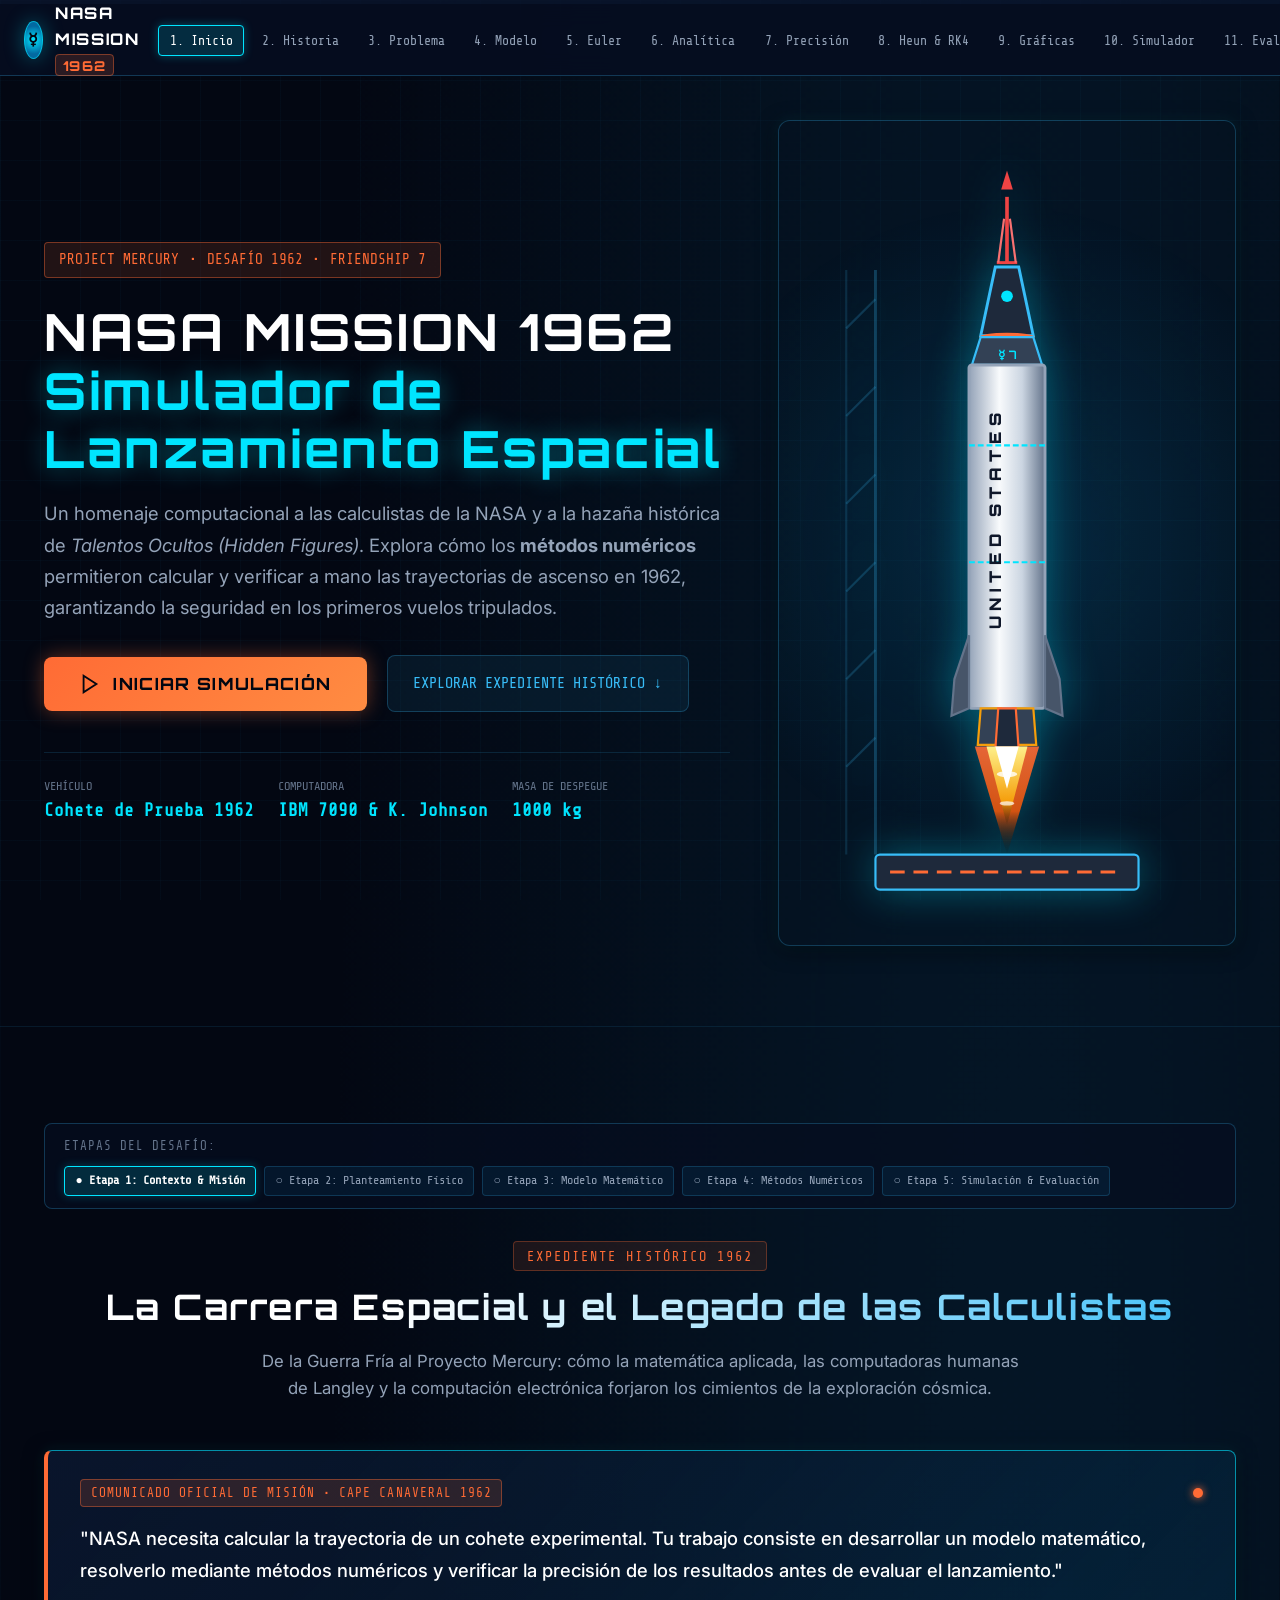
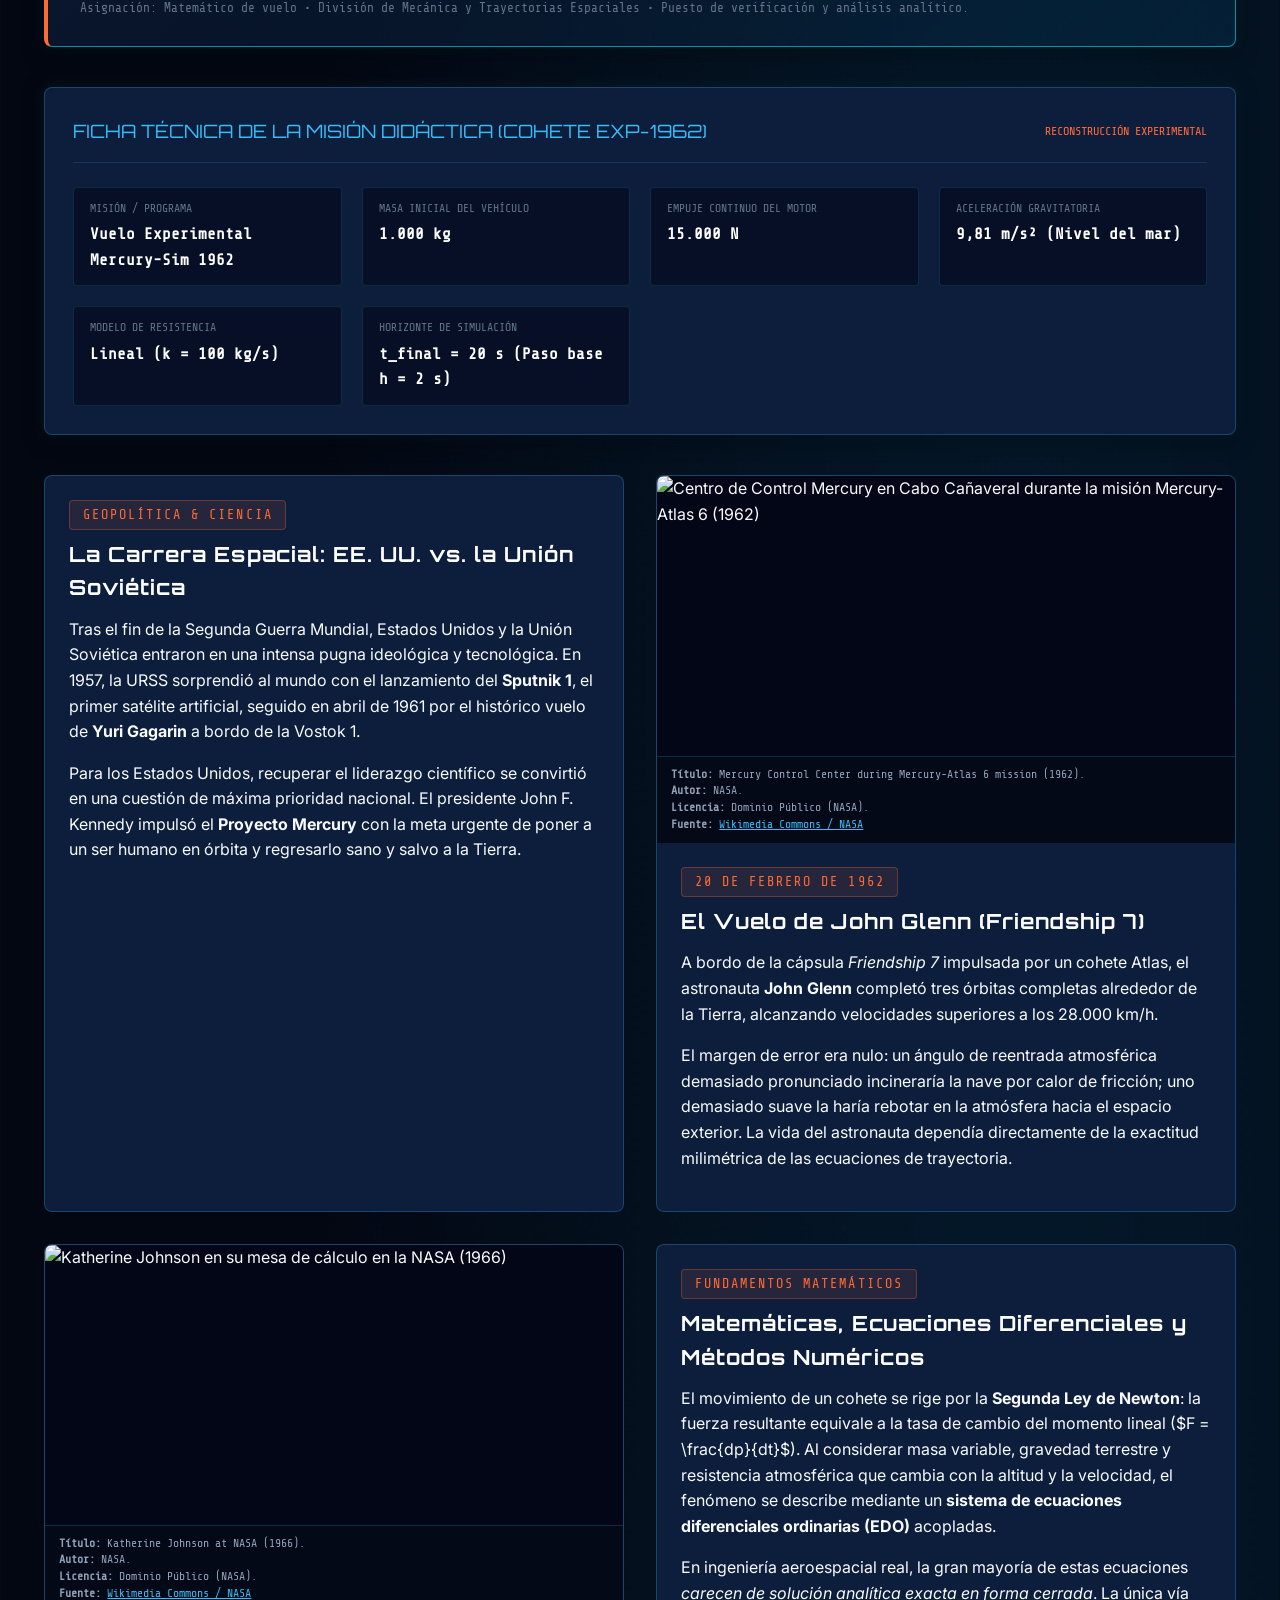
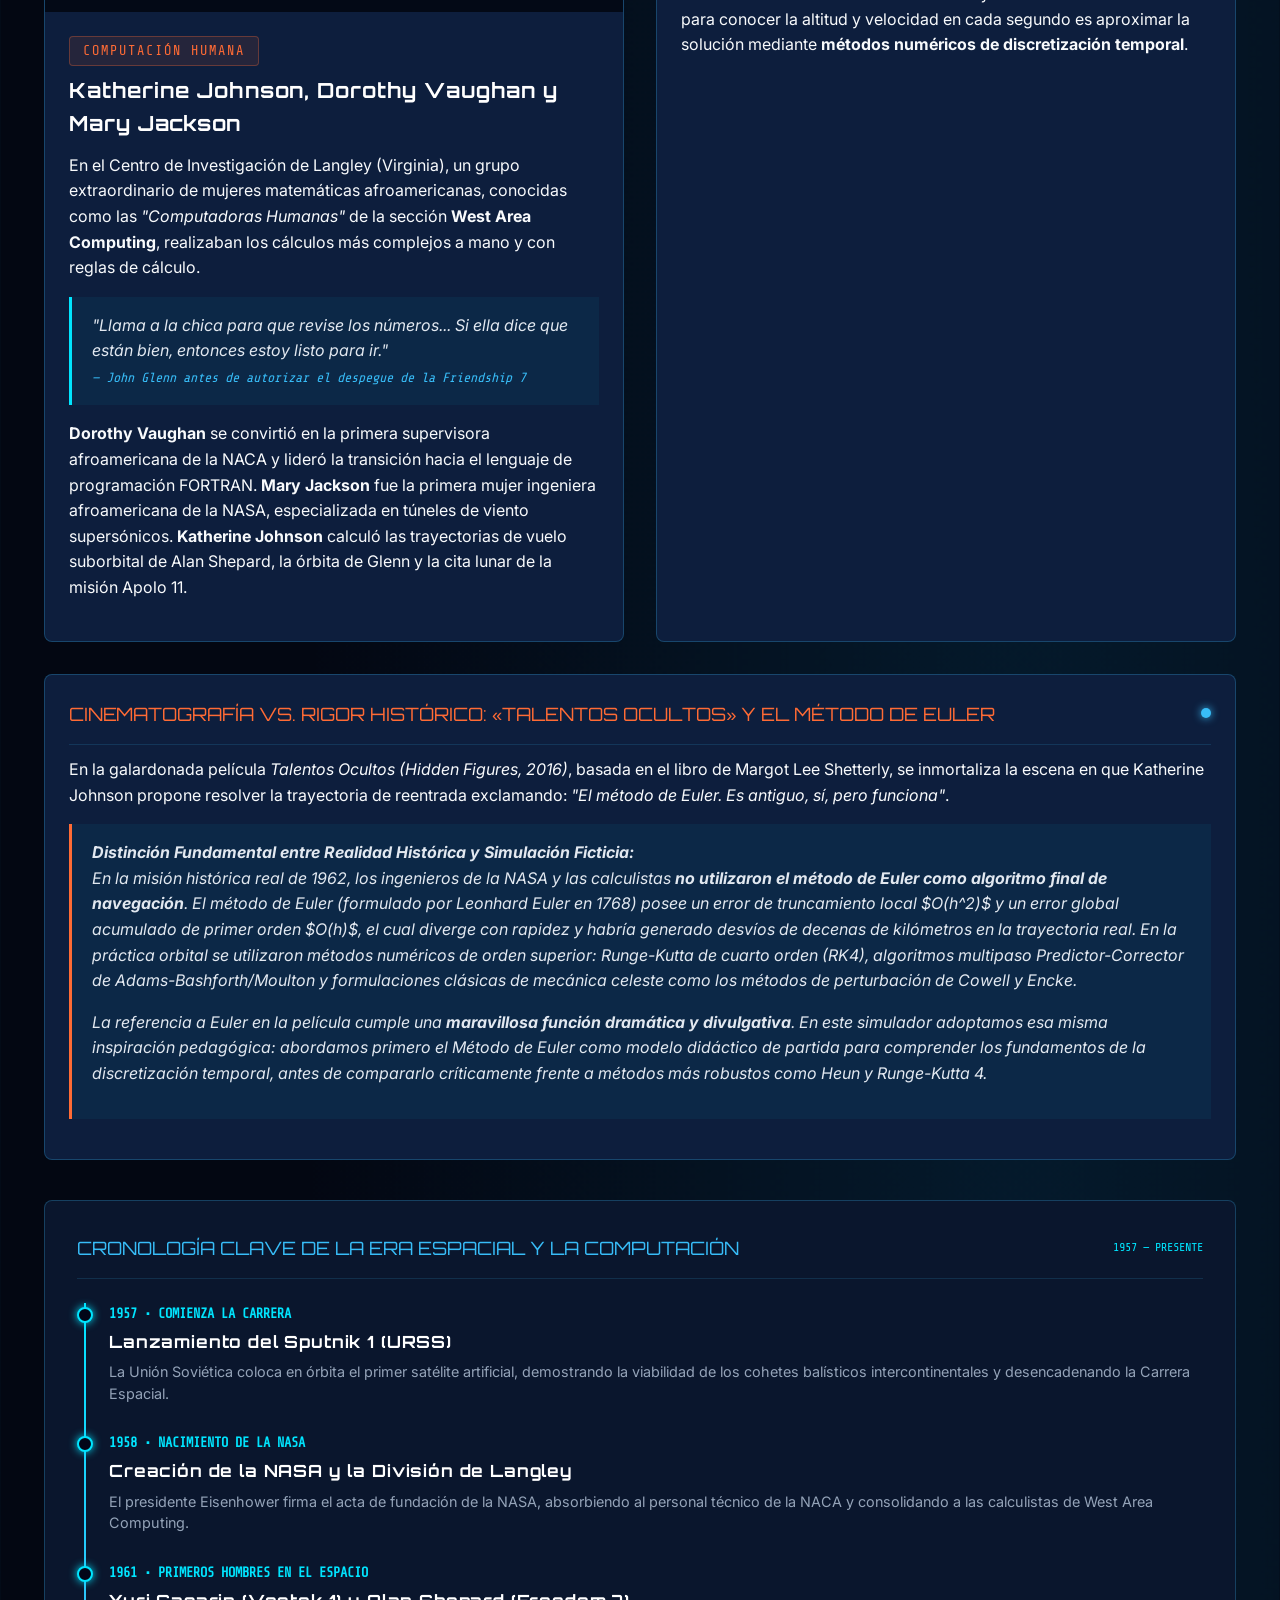
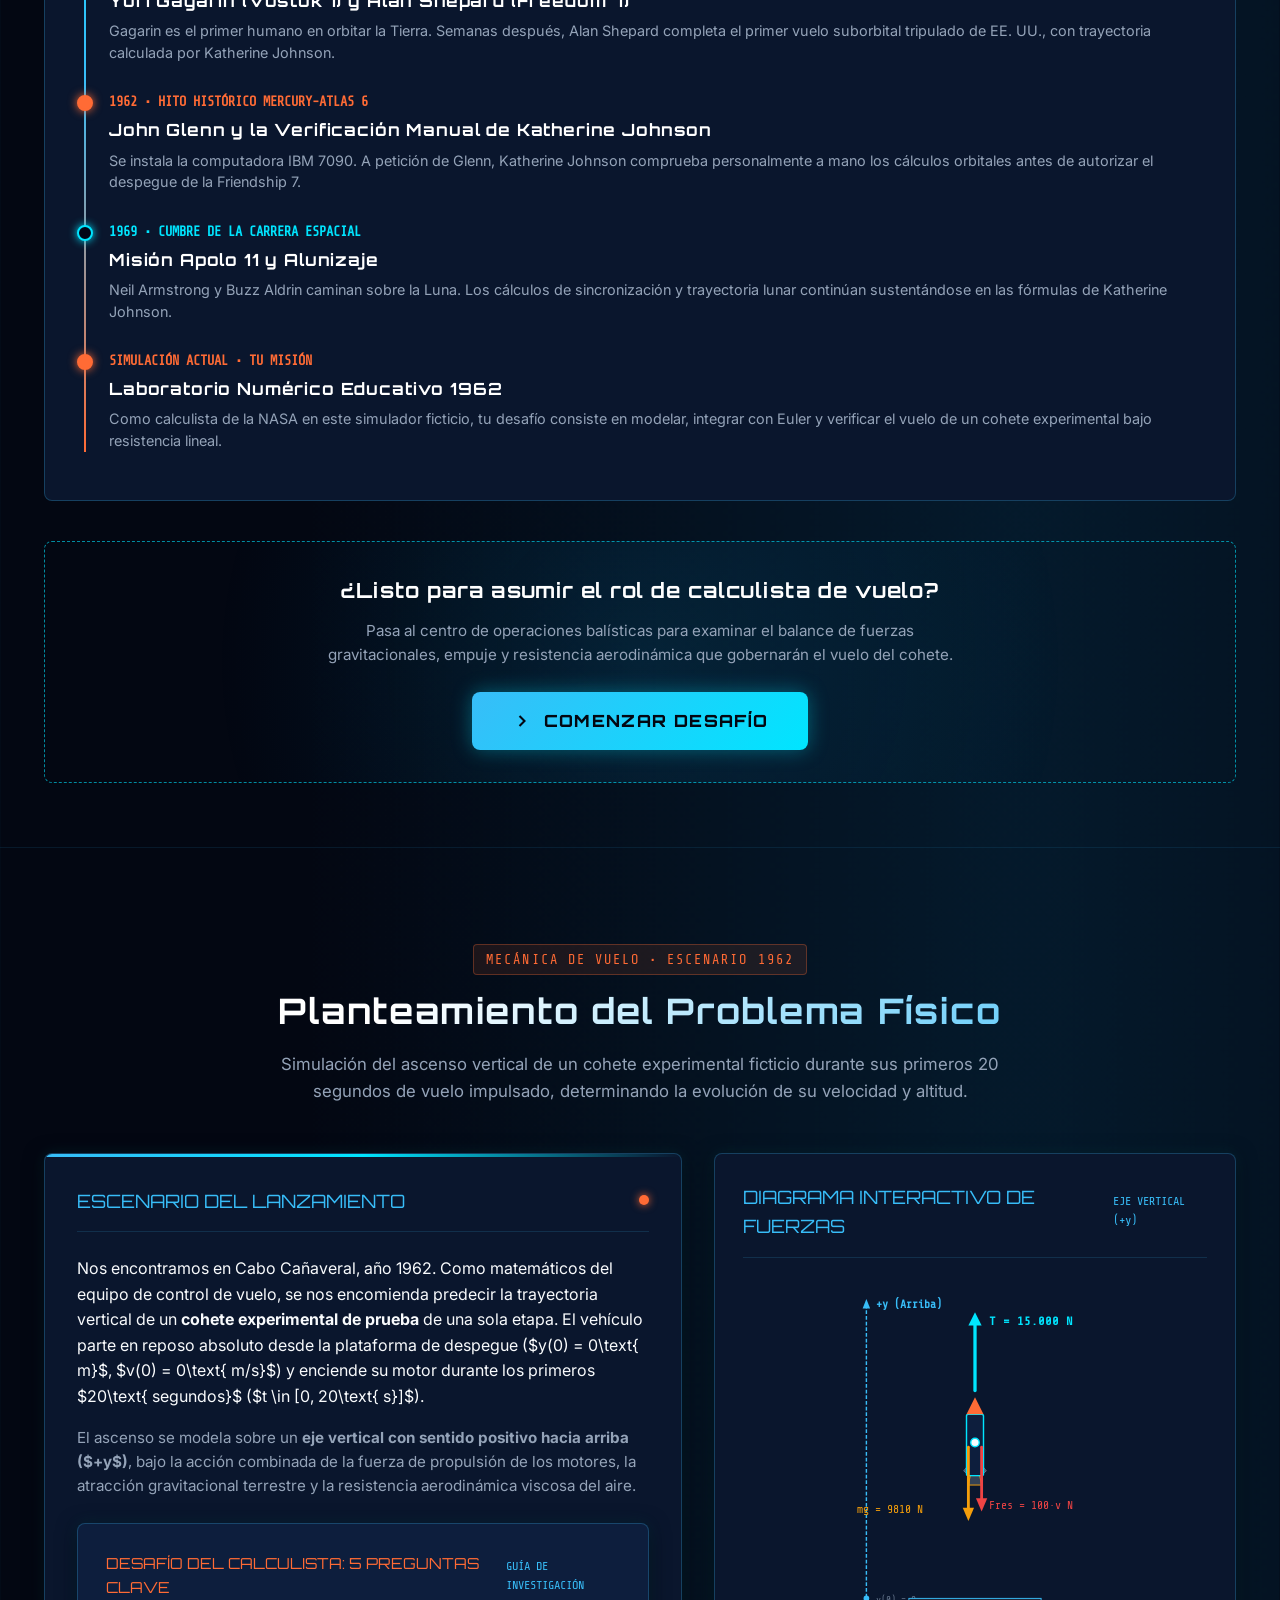
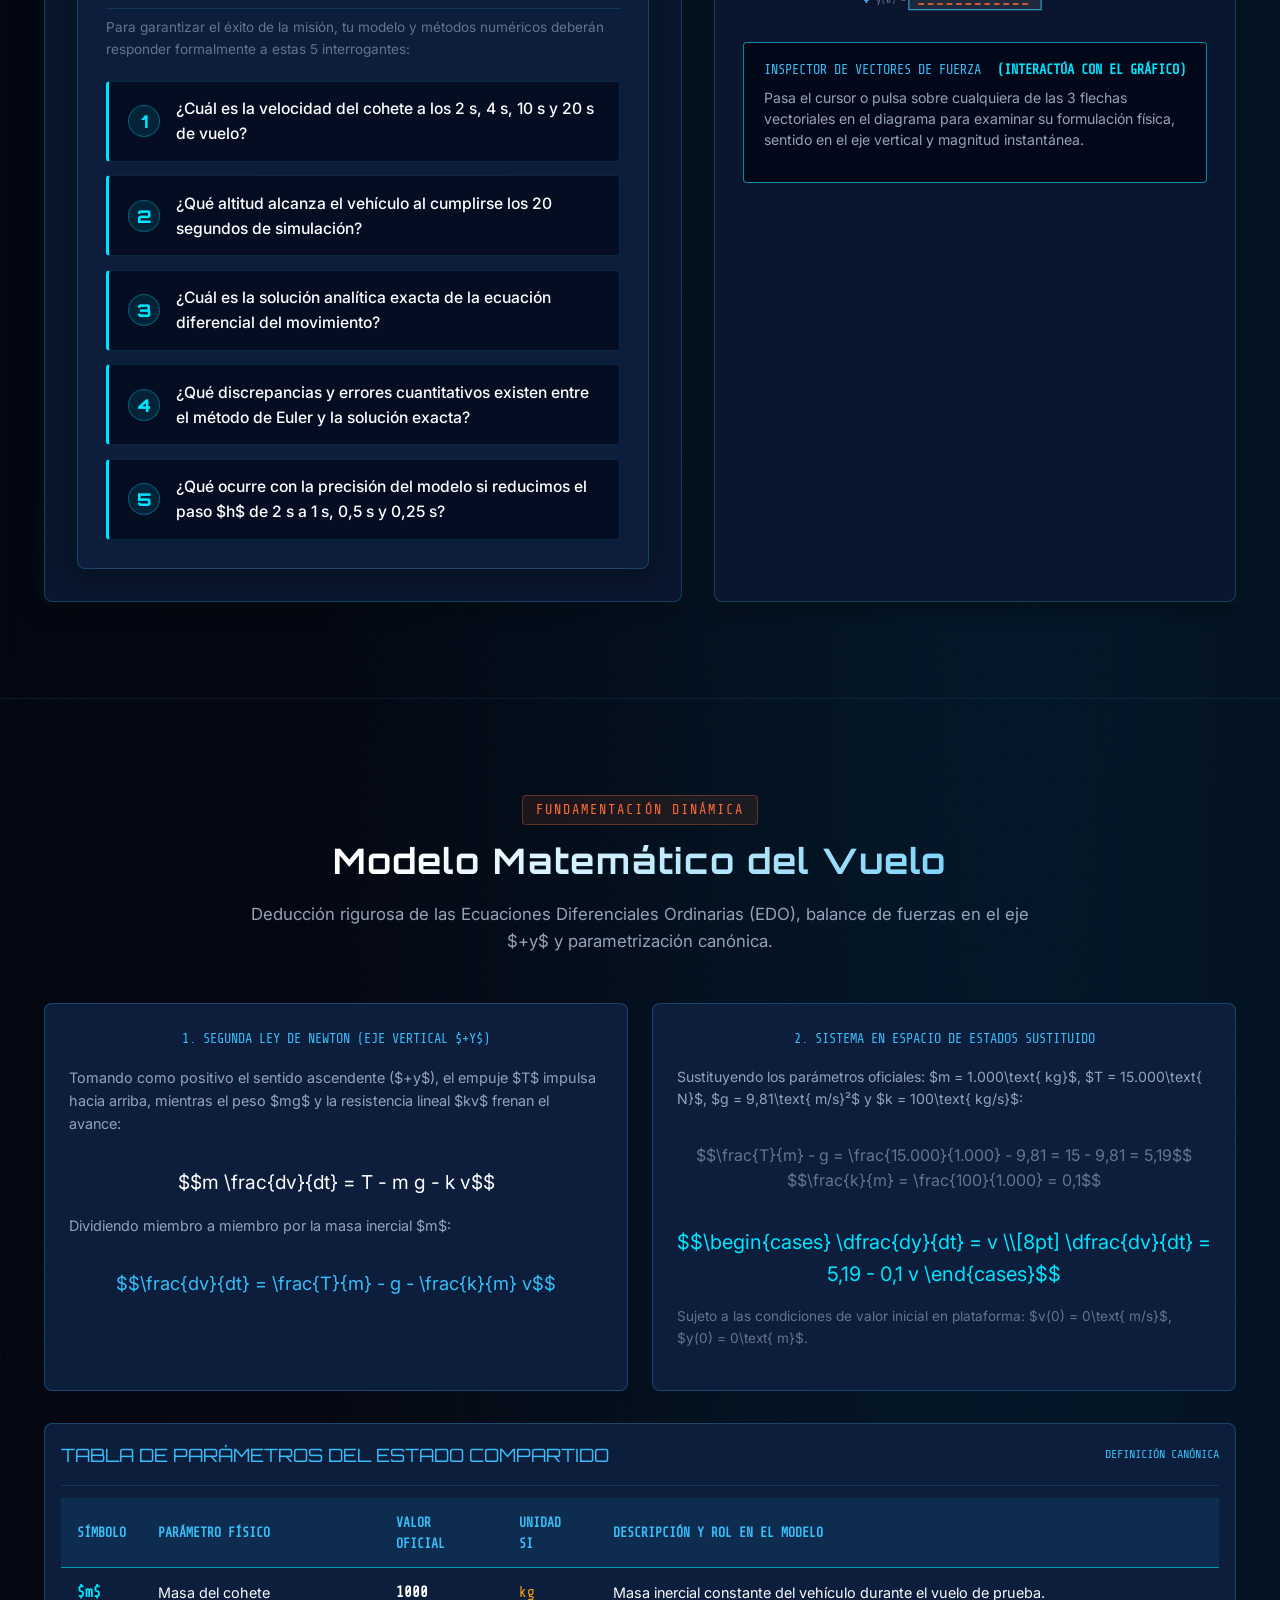
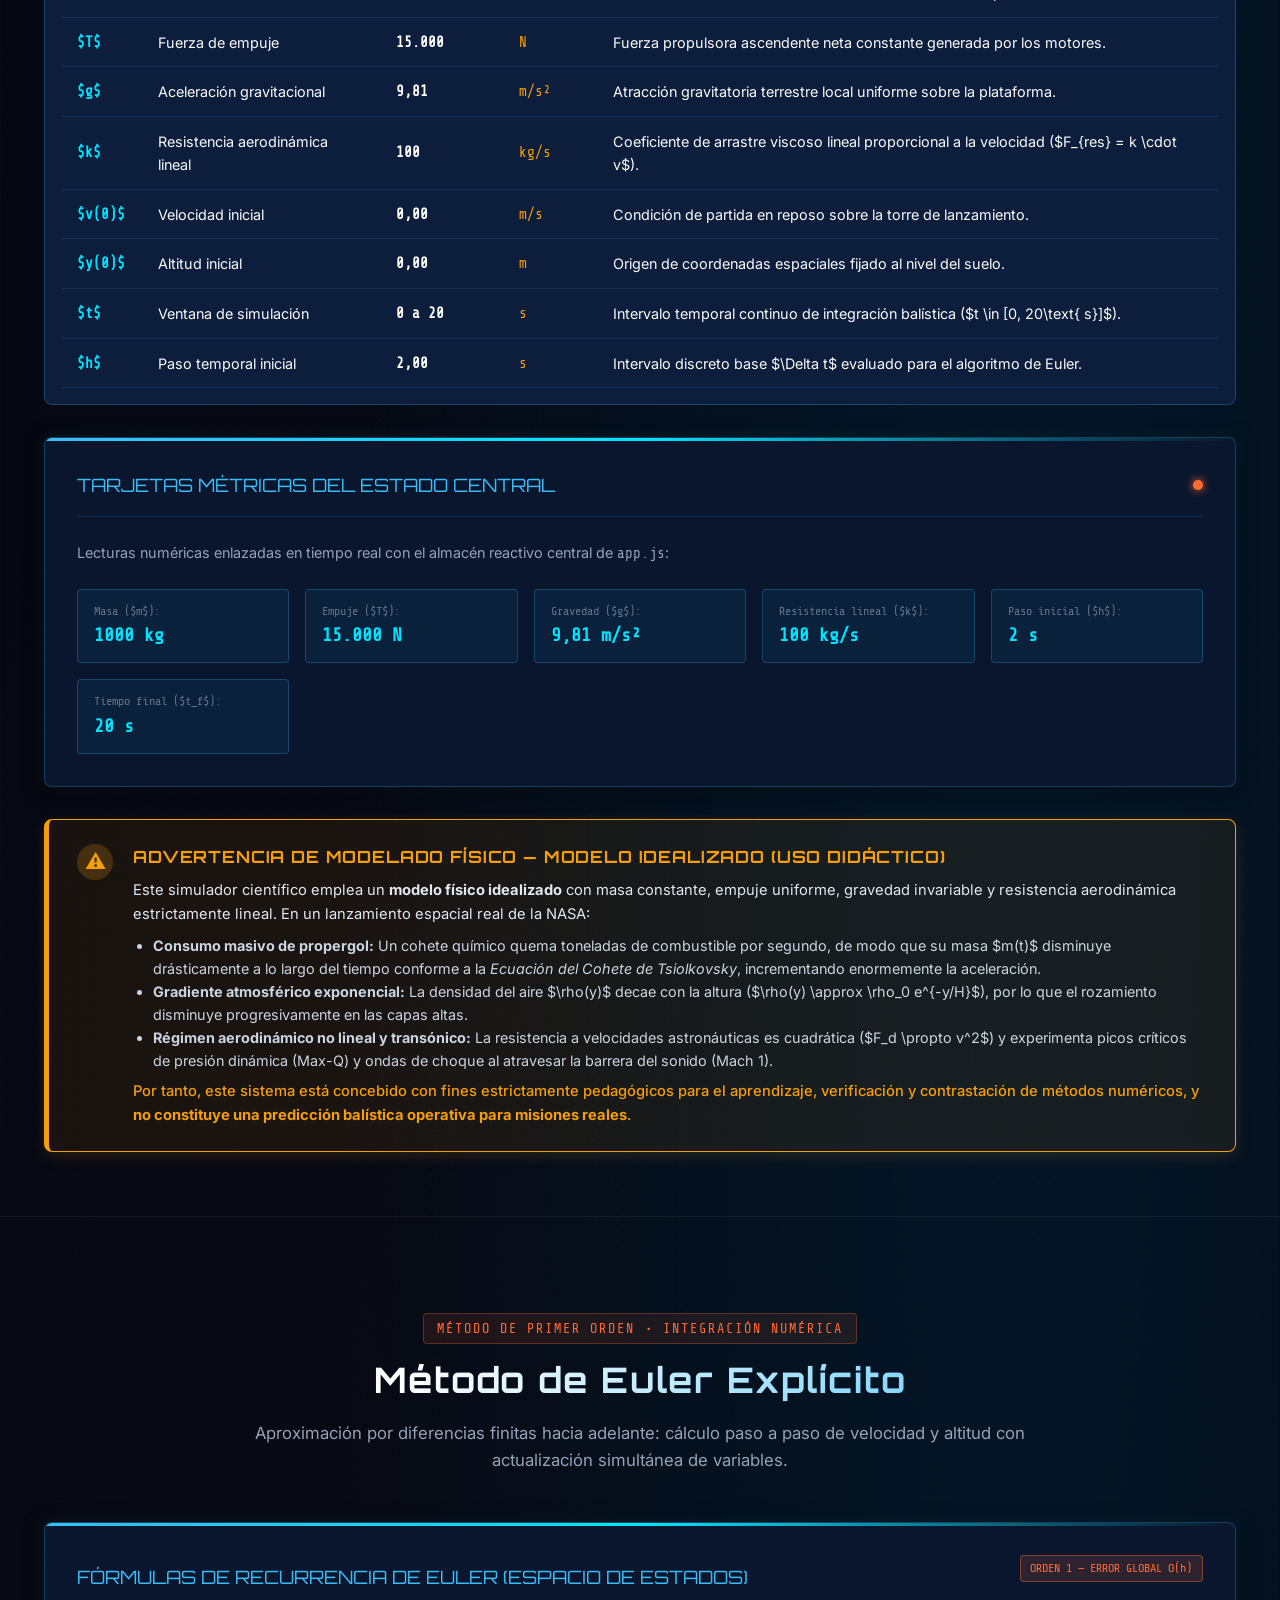
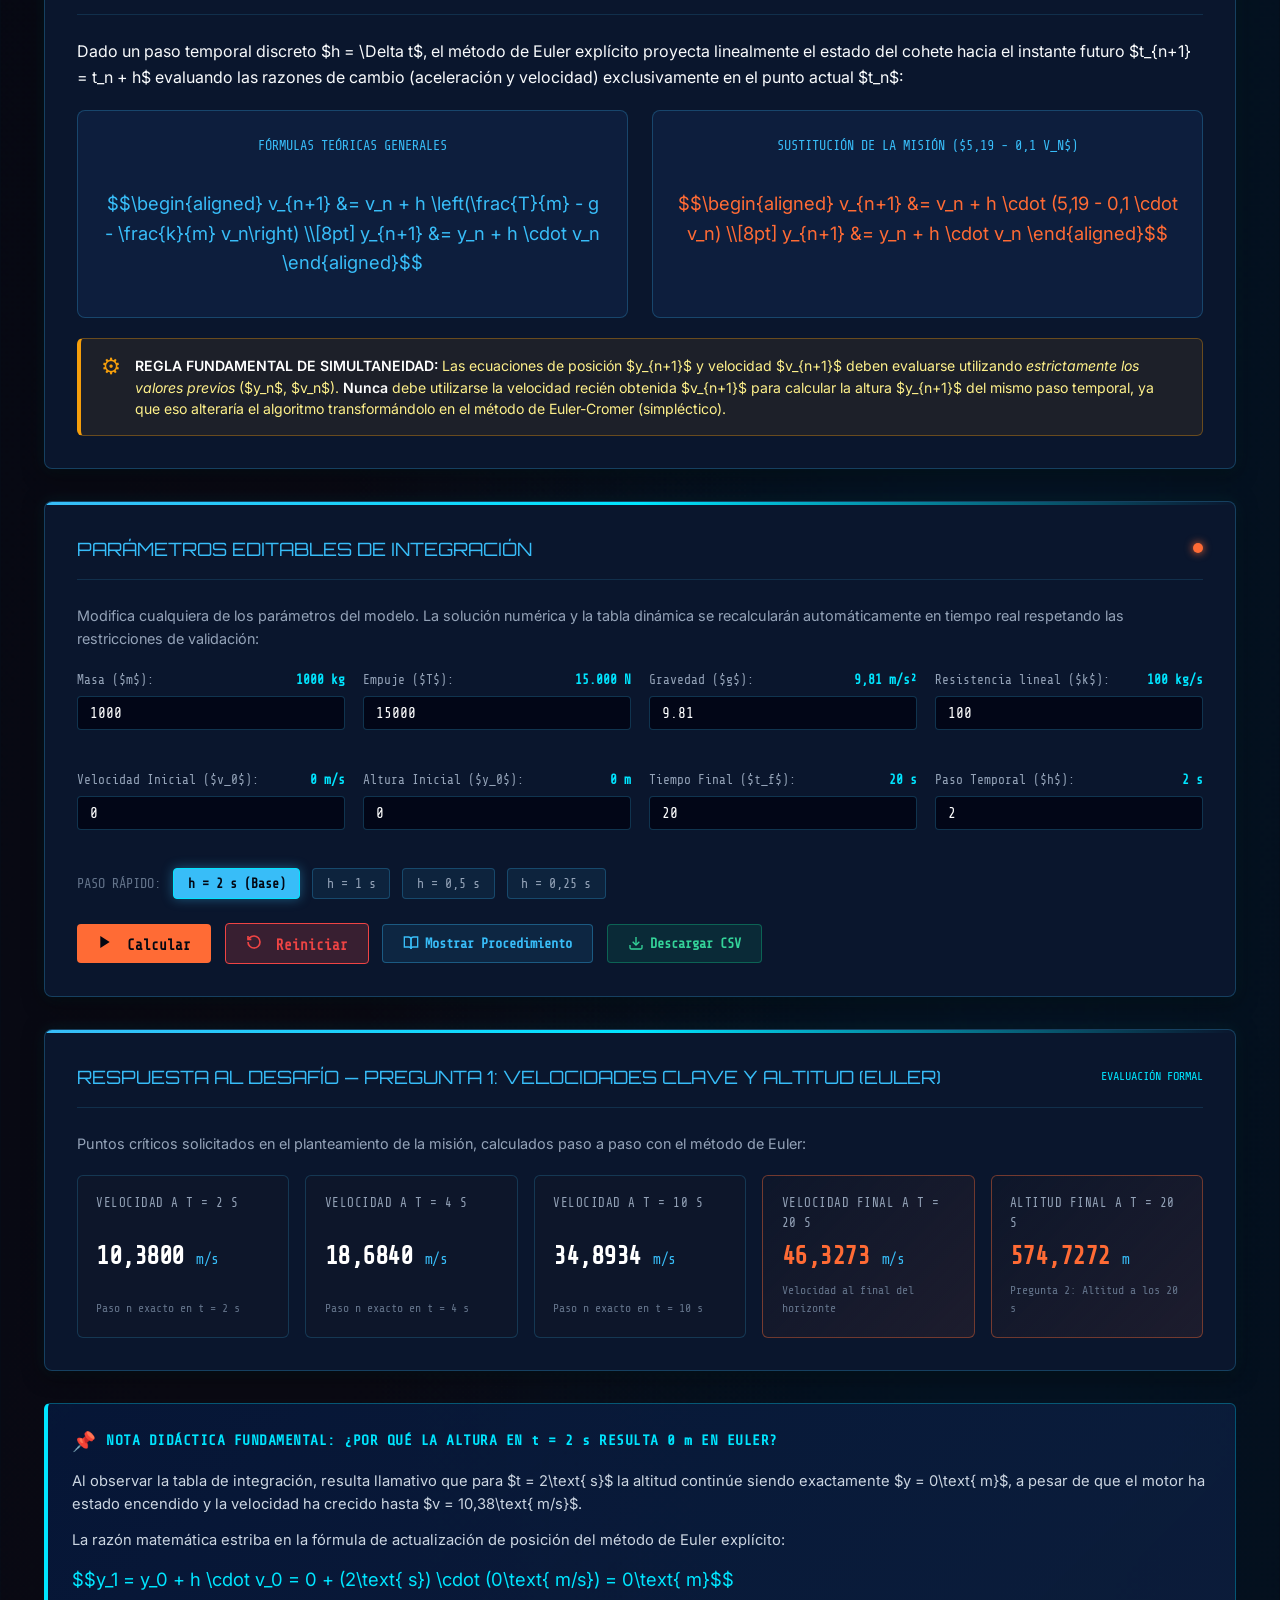
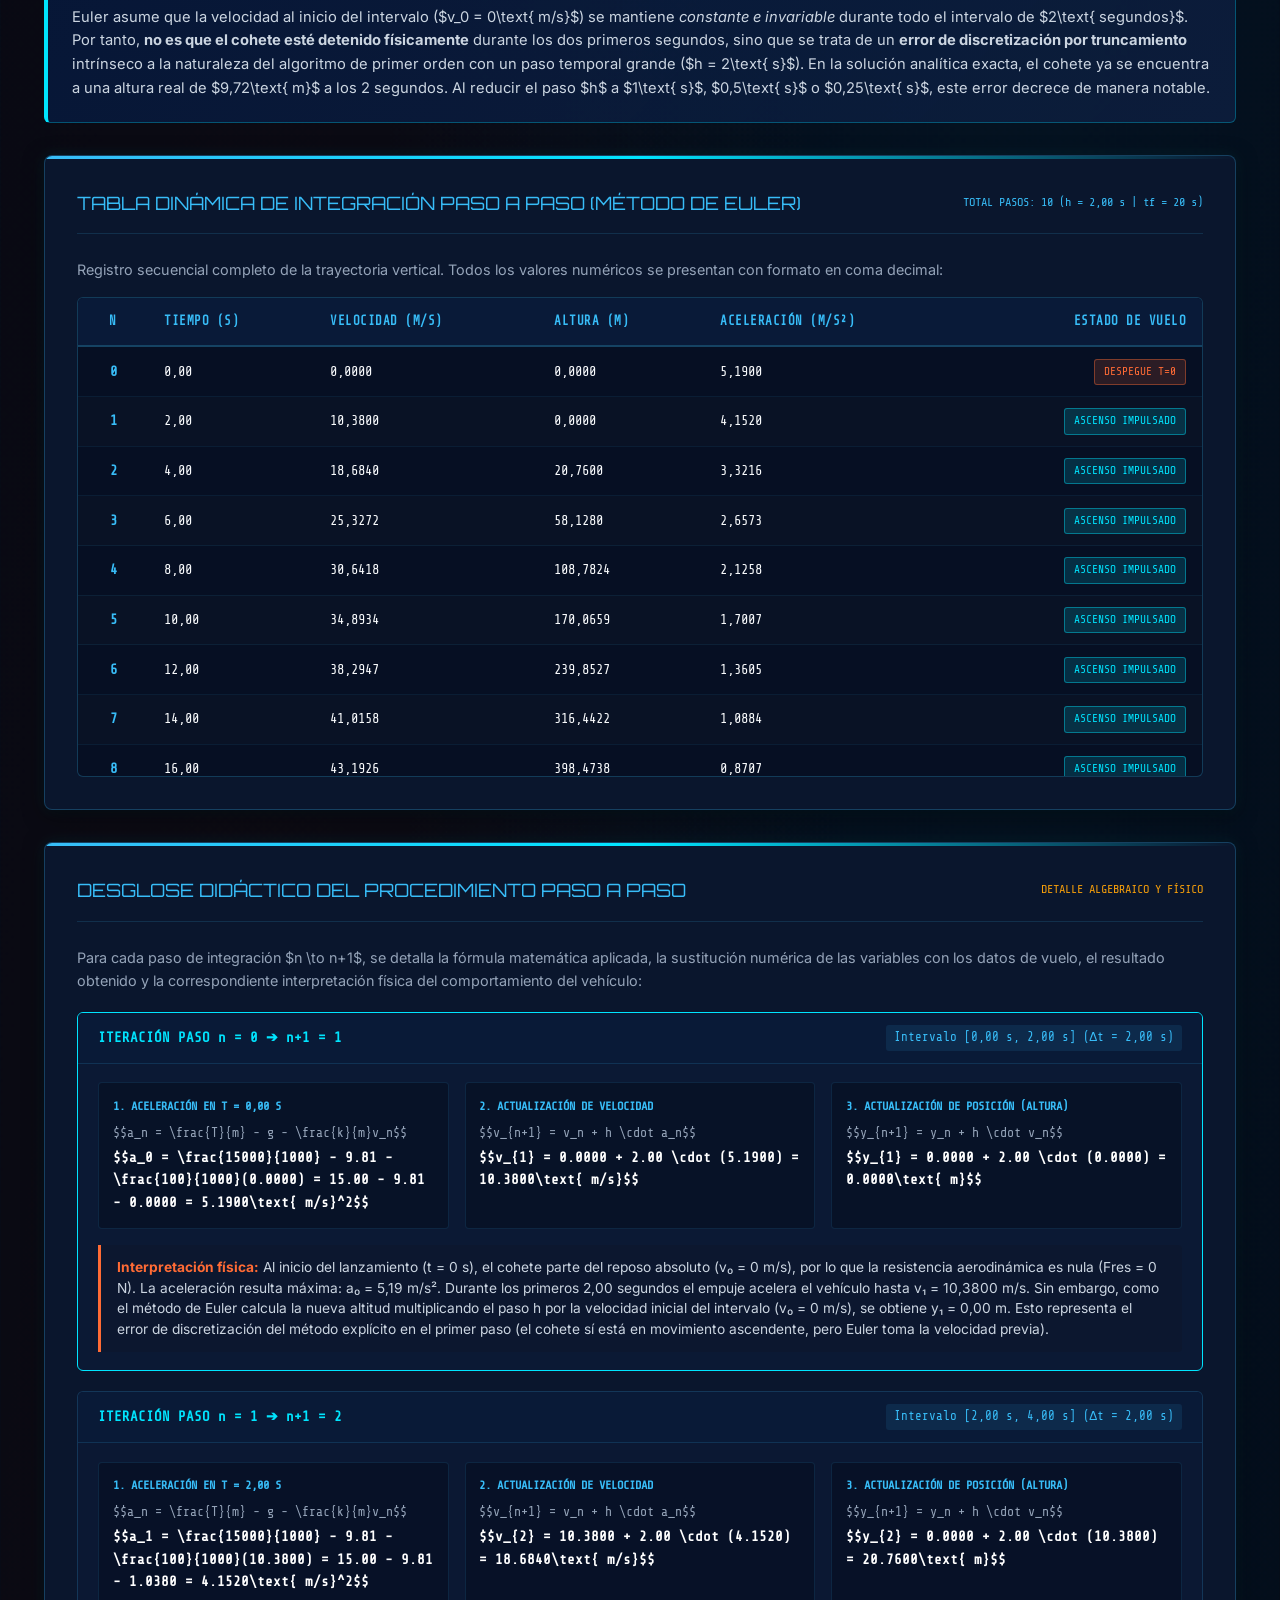
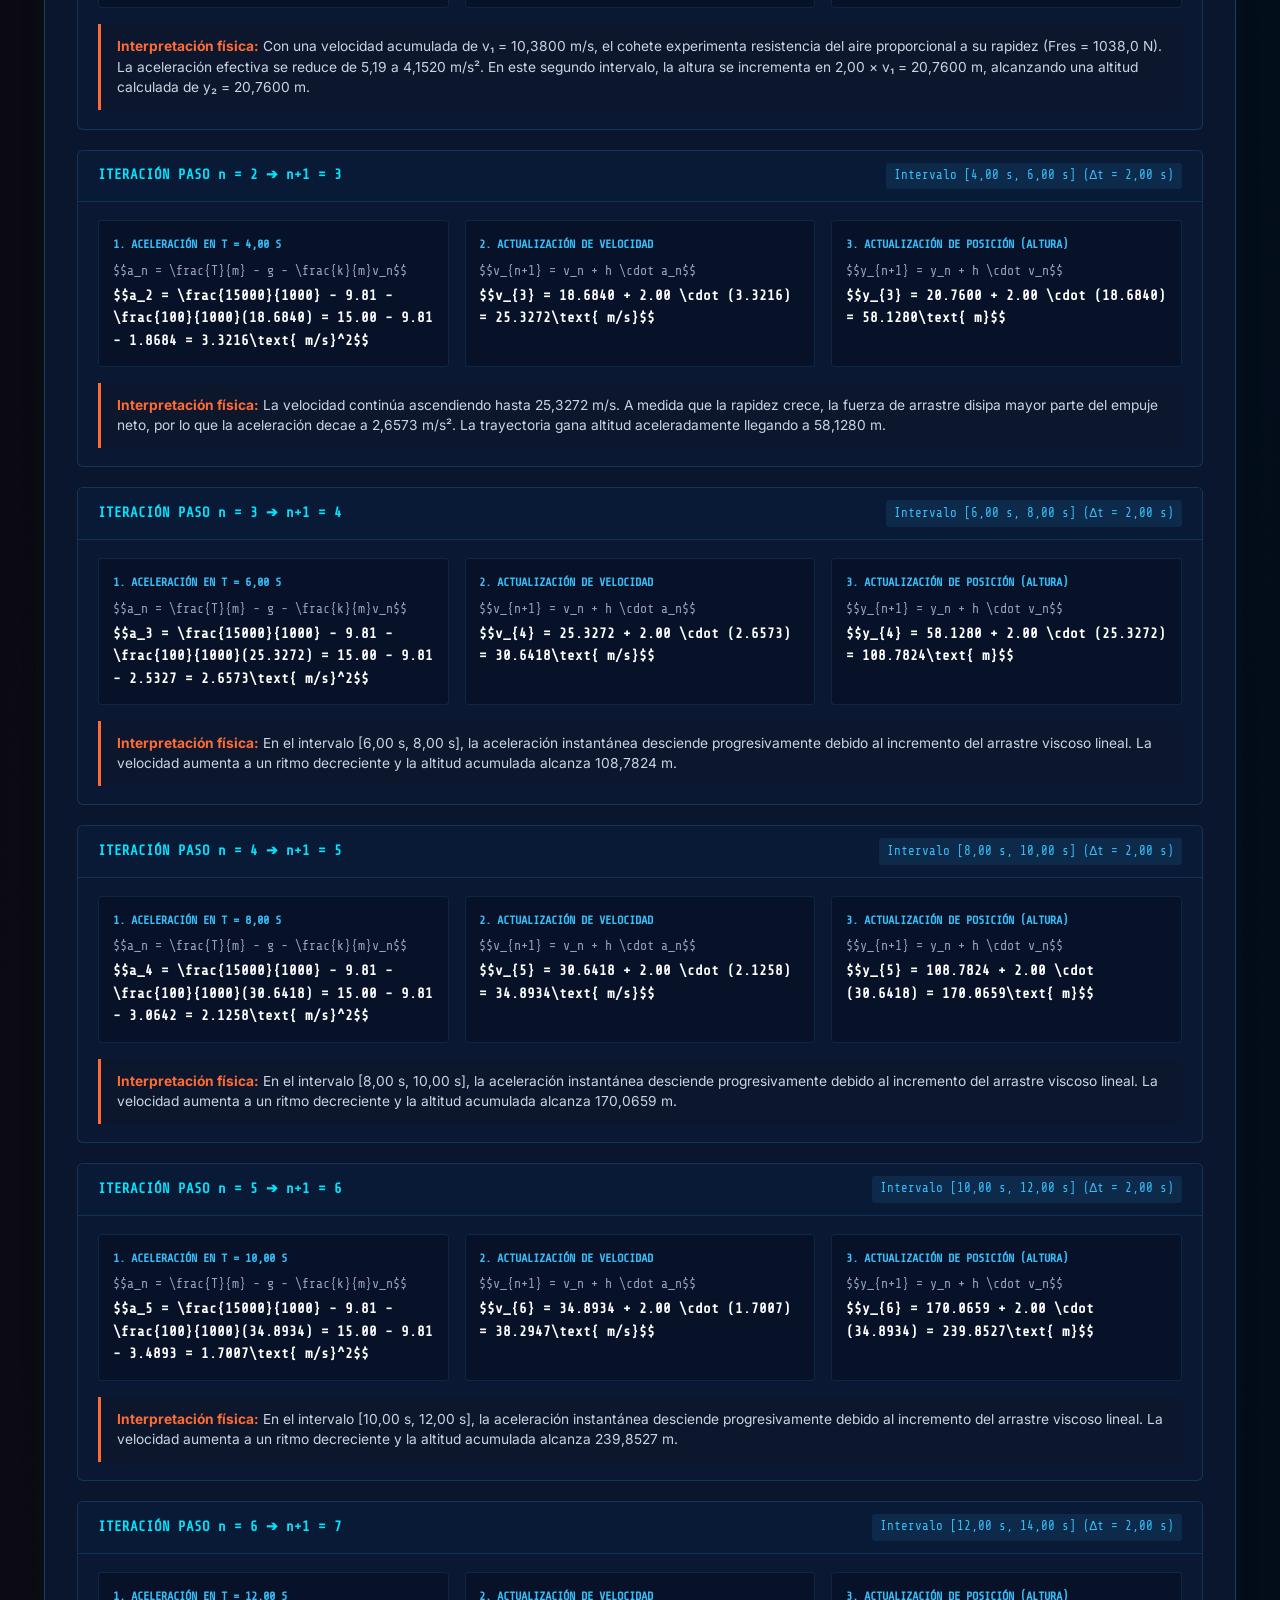
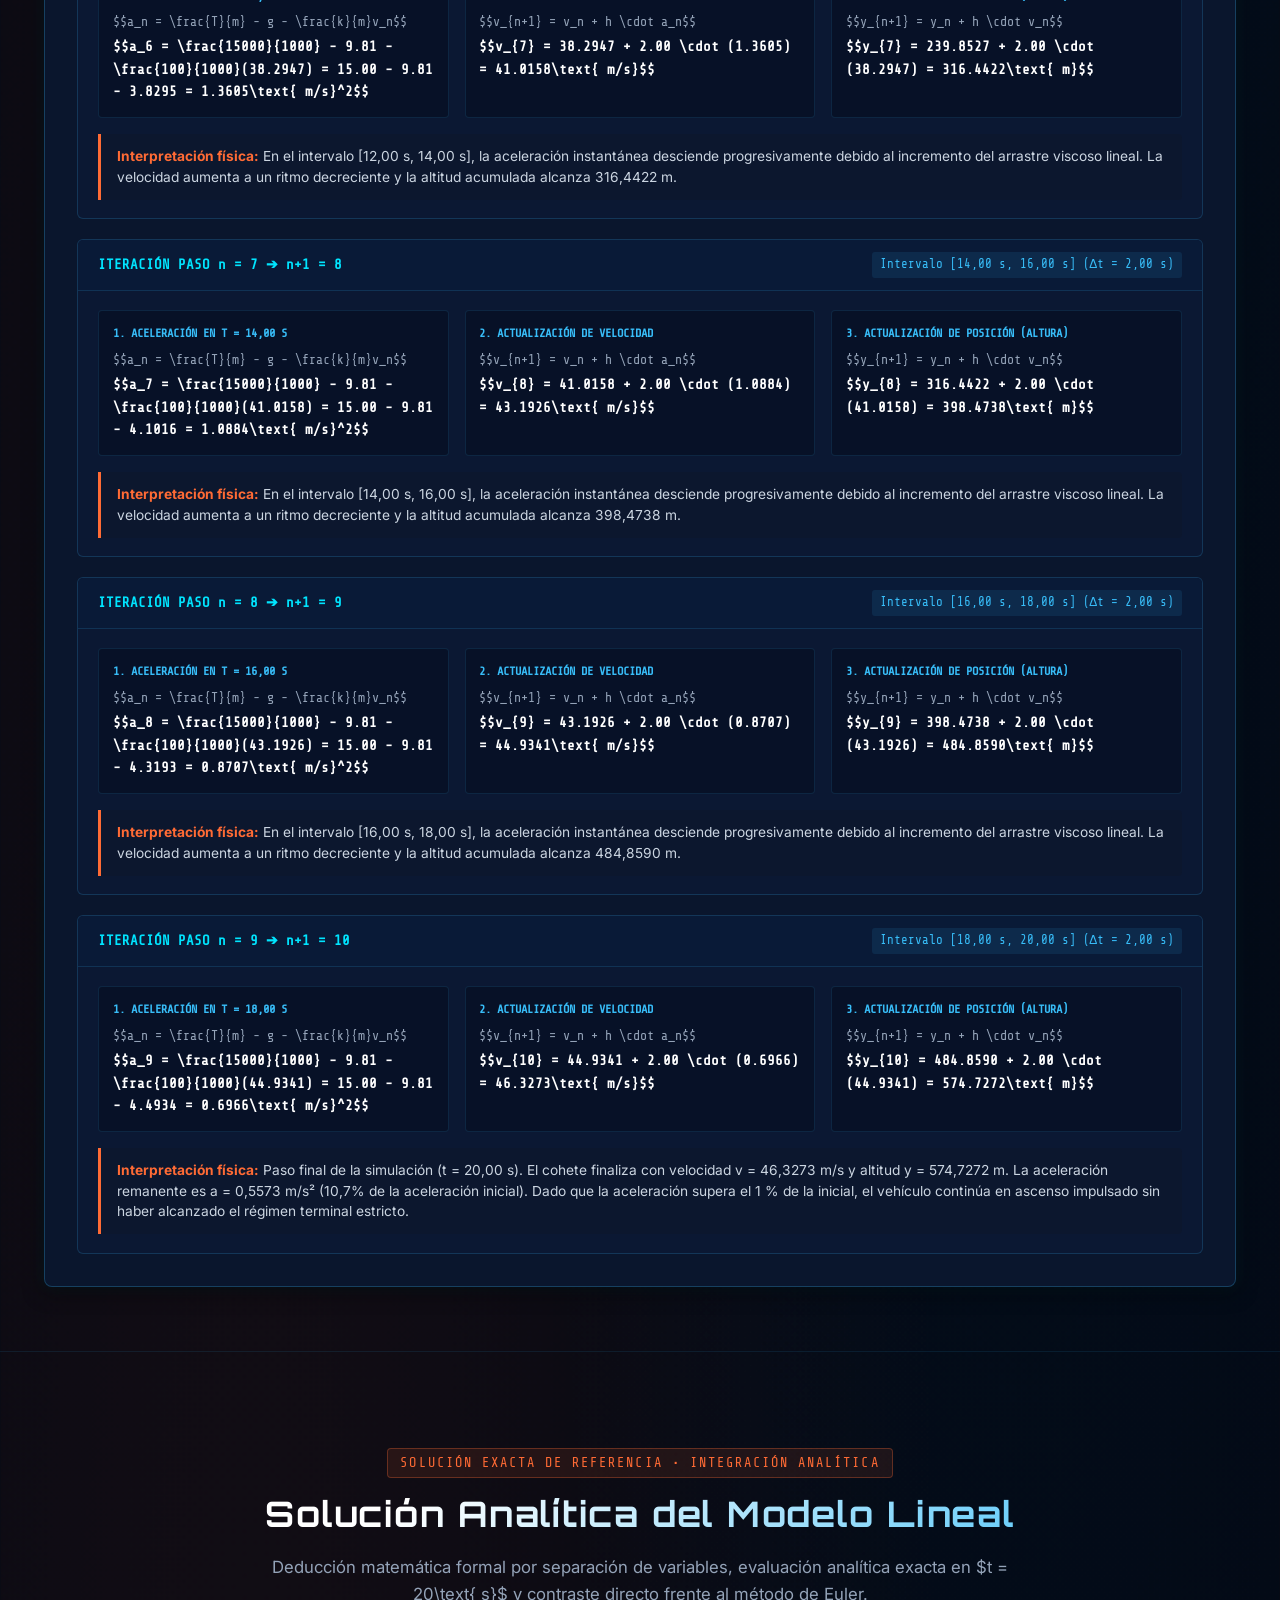
==== commit 3d27bd58: "feat: solución analítica general con caso b=0, desarrollo paso a paso y comparación con Euler" ====
--- a/index.html
+++ b/index.html
@@ -1117,45 +1117,239 @@
   <section id="solucion-analitica" class="section-wrapper">
     <div class="container">
       <div class="section-header">
-        <span class="section-tag">Solución Exacta de Referencia</span>
+        <span class="section-tag">Solución Exacta de Referencia • Integración Analítica</span>
         <h2 class="section-title">Solución Analítica del Modelo Lineal</h2>
         <p class="section-subtitle">
-          Integración exacta de la ecuación diferencial lineal de primer orden como valor de contraste absoluto.
-        </p>
-      </div>
-
-      <div class="console-panel">
+          Deducción matemática formal por separación de variables, evaluación analítica exacta en $t = 20\text{ s}$ y contraste directo frente al método de Euler.
+        </p>
+      </div>
+
+      <!-- Panel 1: Deducción Formal Paso a Paso con MathJax -->
+      <div class="console-panel" style="margin-bottom: 2rem;">
         <div class="panel-header-bar">
-          <span class="panel-title-text">SOLUCIÓN EXACTA (TEXTO DE REFERENCIA)</span>
-          <span class="panel-status-led"></span>
-        </div>
-
-        <p>
-          La ecuación para la velocidad es una EDO lineal de primer orden de coeficientes constantes: $\dfrac{dv}{dt} + 0,1 v = 5,19$. Resolviendo con la condición inicial $v(0) = 0$, obtenemos la función exponencial exacta:
-        </p>
-
-        <div class="equation-render" style="color: var(--electric-blue); font-size: 1.3rem;">
-          $$v(t) = 51,9 \left(1 - e^{-0,1 t}\right)$$
-        </div>
-
-        <p style="margin-top: 1.5rem;">
-          Integrando la velocidad $y(t) = \int_0^t v(\tau) d\tau$ con la condición de plataforma $y(0) = 0$, resulta la trayectoria analítica exacta en metros:
-        </p>
-
-        <div class="equation-render" style="color: var(--sky-blue); font-size: 1.3rem;">
-          $$y(t) = 51,9 t - 519 \left(1 - e^{-0,1 t}\right)$$
-        </div>
-
-        <p style="margin-top: 1.5rem; font-size: 0.9rem; color: var(--text-muted);">
-          <strong>Velocidad terminal asintótica:</strong> A medida que $t \to \infty$, $e^{-0,1 t} \to 0$, por lo que la velocidad tiende asintóticamente al valor límite $v_\infty = \frac{T - mg}{k} = \frac{15.000 - 9.810}{100} = 51,9\text{ m/s}$.
-        </p>
-
-        <!-- Contenedor preparado para la solución analítica -->
-        <div id="analytical-details-container" class="code-container-stub">
-          // Contenedor preparado: Las funciones evaluateAnalyticalVelocity y evaluateAnalyticalAltitude
-          // proveerán los valores de referencia para contrastar numéricamente el error global.
-        </div>
-      </div>
+          <span class="panel-title-text">DEDUCCIÓN PASO A PASO POR SEPARACIÓN DE VARIABLES (DATOS ORIGINALES)</span>
+          <span class="method-order-badge badge-rk4">SOLUCIÓN EXACTA DE REFERENCIA</span>
+        </div>
+
+        <p style="font-size: 0.92rem; color: var(--text-muted); margin-bottom: 1.25rem;">
+          La ecuación diferencial ordinaria para la velocidad es lineal de primer orden. Con los parámetros oficiales ($m = 1.000\text{ kg}$, $T = 15.000\text{ N}$, $g = 9,81\text{ m/s}²$, $k = 100\text{ kg/s}$), el desarrollo riguroso paso a paso es:
+        </p>
+
+        <!-- Bloques numerados del desarrollo algebraico (1 al 6) -->
+        <div class="math-steps-vertical">
+          <!-- Paso 1 -->
+          <div class="math-step-card">
+            <div class="math-step-header">
+              <span class="step-badge">PASO 1</span>
+              <span class="step-title">Ecuación Diferencial del Movimiento</span>
+            </div>
+            <p>A partir de la Segunda Ley de Newton con empuje ascendente, peso y resistencia lineal:</p>
+            <div class="equation-render" style="color: var(--sky-blue); font-size: 1.2rem;">
+              $$\frac{dv}{dt} = \frac{T}{m} - g - \frac{k}{m}v = \frac{15.000}{1.000} - 9,81 - \frac{100}{1.000}v = 5,19 - 0,1v$$
+            </div>
+          </div>
+
+          <!-- Paso 2 -->
+          <div class="math-step-card">
+            <div class="math-step-header">
+              <span class="step-badge">PASO 2</span>
+              <span class="step-title">Separación de Variables</span>
+            </div>
+            <p>Agrupando los términos que contienen a la variable dependiente $v$ en el miembro izquierdo y la variable independiente $t$ en el derecho:</p>
+            <div class="equation-render" style="color: var(--electric-blue); font-size: 1.2rem;">
+              $$\frac{dv}{5,19 - 0,1v} = dt$$
+            </div>
+          </div>
+
+          <!-- Paso 3 -->
+          <div class="math-step-card">
+            <div class="math-step-header">
+              <span class="step-badge">PASO 3</span>
+              <span class="step-title">Integración Indefinida de Ambos Miembros</span>
+            </div>
+            <p>Integrando mediante sustitución $u = 5,19 - 0,1v \implies du = -0,1\,dv \implies dv = -10\,du$:</p>
+            <div class="equation-render" style="font-size: 1.15rem;">
+              $$\int \frac{dv}{5,19 - 0,1v} = \int dt \implies -10 \ln|5,19 - 0,1v| = t + C_1$$
+            </div>
+            <p style="margin-top: 0.5rem;">Dividiendo entre $-10$ y aplicando la función exponencial en ambos miembros:</p>
+            <div class="equation-render" style="color: var(--mission-orange); font-size: 1.15rem;">
+              $$\ln|5,19 - 0,1v| = -0,1t - \frac{C_1}{10} \implies 5,19 - 0,1v = C \cdot e^{-0,1t}$$
+            </div>
+          </div>
+
+          <!-- Paso 4 -->
+          <div class="math-step-card">
+            <div class="math-step-header">
+              <span class="step-badge">PASO 4</span>
+              <span class="step-title">Condición Inicial de Velocidad $v(0) = 0$</span>
+            </div>
+            <p>El cohete parte en reposo sobre la torre de lanzamiento ($v(0) = 0$ en $t = 0$):</p>
+            <div class="equation-render" style="font-size: 1.15rem;">
+              $$5,19 - 0,1(0) = C \cdot e^0 \implies C = 5,19$$
+            </div>
+            <p style="margin-top: 0.5rem;">Sustituyendo el valor de la constante de integración $C$ y despejando $v(t)$:</p>
+            <div class="equation-render" style="color: var(--electric-blue); font-size: 1.25rem;">
+              $$5,19 - 0,1v = 5,19 e^{-0,1t} \implies 0,1v = 5,19\left(1 - e^{-0,1t}\right)$$
+              $$v(t) = \frac{5,19}{0,1}\left(1 - e^{-0,1t}\right) = 51,9\left(1 - e^{-0,1t}\right)\text{ m/s}$$
+            </div>
+          </div>
+
+          <!-- Paso 5 -->
+          <div class="math-step-card">
+            <div class="math-step-header">
+              <span class="step-badge">PASO 5</span>
+              <span class="step-title">Integración de la Posición $y(t) = \int v(t) dt$ con $y(0) = 0$</span>
+            </div>
+            <p>Integrando la función de velocidad respecto al tiempo:</p>
+            <div class="equation-render" style="font-size: 1.15rem;">
+              $$y(t) = \int 51,9\left(1 - e^{-0,1t}\right) dt = 51,9t - \frac{51,9}{-0,1}e^{-0,1t} + C_2 = 51,9t + 519e^{-0,1t} + C_2$$
+            </div>
+            <p style="margin-top: 0.5rem;">Evaluando la condición inicial de plataforma $y(0) = 0$:</p>
+            <div class="equation-render" style="font-size: 1.15rem;">
+              $$y(0) = 51,9(0) + 519 e^0 + C_2 = 0 \implies 519 + C_2 = 0 \implies C_2 = -519$$
+            </div>
+            <p style="margin-top: 0.5rem;">Factorizando $519$ obtenemos la ecuación analítica cerrada de la trayectoria:</p>
+            <div class="equation-render" style="color: var(--sky-blue); font-size: 1.25rem;">
+              $$y(t) = 51,9t - 519\left(1 - e^{-0,1t}\right)\text{ m}$$
+            </div>
+          </div>
+
+          <!-- Paso 6 -->
+          <div class="math-step-card highlight-step">
+            <div class="math-step-header">
+              <span class="step-badge badge-highlight">PASO 6</span>
+              <span class="step-title">Evaluación Numérica Exacta a los 20 Segundos ($t = 20\text{ s}$)</span>
+            </div>
+            <p>Sustituyendo explícitamente $t = 20\text{ s}$ con los valores de la función exponencial:</p>
+            <div class="equation-render" style="font-size: 1.05rem; color: var(--text-dim);">
+              $$e^{-0,1 \cdot 20} = e^{-2} \approx 0,13533528$$
+              $$1 - e^{-2} \approx 1 - 0,13533528 = 0,86466472$$
+            </div>
+            <p style="margin-top: 0.5rem;">Sustitución en velocidad:</p>
+            <div class="equation-render" style="color: var(--electric-blue); font-size: 1.25rem;">
+              $$v(20) = 51,9 \cdot \left(1 - e^{-2}\right) = 51,9 \cdot 0,86466472 = \mathbf{44,8761\text{ m/s}}$$
+            </div>
+            <p style="margin-top: 0.5rem;">Sustitución en altitud:</p>
+            <div class="equation-render" style="color: var(--mission-orange); font-size: 1.25rem;">
+              $$y(20) = 51,9 \cdot (20) - 519 \cdot \left(1 - e^{-2}\right) = 1.038 - 519 \cdot 0,86466472 = 1.038 - 448,7610 = \mathbf{589,2390\text{ m}}$$
+            </div>
+          </div>
+        </div>
+      </div>
+
+      <!-- Panel 2: Formulación Generalizada (Cualquier Parámetro) -->
+      <div class="console-panel" style="margin-bottom: 2rem;">
+        <div class="panel-header-bar">
+          <span class="panel-title-text">FORMULACIÓN ANALÍTICA GENERALIZADA ($a = T/m - g$, $b = k/m$)</span>
+          <span style="font-family: var(--font-mono); font-size: 0.75rem; color: var(--sky-blue);">LIBRERÍA MATHEMATICS.JS</span>
+        </div>
+        <p style="font-size: 0.9rem; color: var(--text-muted); margin-bottom: 1rem;">
+          Implementada en las funciones puras <code>velocidadExacta(t, p)</code>, <code>alturaExacta(t, p)</code> y <code>aceleracionExacta(t, p)</code>:
+        </p>
+
+        <div class="math-equations-container">
+          <!-- Caso b != 0 -->
+          <div class="equation-card">
+            <div class="equation-card-title">CASO GENERAL CON RESISTENCIA ($b \ne 0$)</div>
+            <div class="equation-render" style="color: var(--sky-blue); font-size: 1.05rem;">
+              $$\begin{aligned}
+                v(t) &= v_0 e^{-bt} + \frac{a}{b}\left(1 - e^{-bt}\right) \\[8pt]
+                y(t) &= y_0 + \frac{v_0}{b}\left(1 - e^{-bt}\right) + \frac{a}{b}\left[t - \frac{1 - e^{-bt}}{b}\right]
+              \end{aligned}$$
+            </div>
+            <p style="font-size: 0.82rem; color: var(--text-dim); margin-top: 0.5rem;">
+              Velocidad límite asintótica: $v_\infty = \frac{a}{b} = \frac{T - mg}{k} = 51,90\text{ m/s}$.
+            </p>
+          </div>
+
+          <!-- Caso b = 0 -->
+          <div class="equation-card">
+            <div class="equation-card-title">CASO SIN RESISTENCIA ($b = 0$, TOLERANCIA $|b| < 10^{-12}$)</div>
+            <div class="equation-render" style="color: var(--mission-amber); font-size: 1.05rem;">
+              $$\begin{aligned}
+                v(t) &= v_0 + a \cdot t \\[8pt]
+                y(t) &= y_0 + v_0 \cdot t + \frac{1}{2} a \cdot t^2
+              \end{aligned}$$
+            </div>
+            <p style="font-size: 0.82rem; color: var(--text-dim); margin-top: 0.5rem;">
+              Movimiento Rectilíneo Uniformemente Acelerado (MRUV) en el vacío.
+            </p>
+          </div>
+        </div>
+      </div>
+
+      <!-- Panel 3: Tarjetas de Resultados Exactos a t = 20 s y Contraste vs Euler -->
+      <div class="console-panel" style="margin-bottom: 2rem;">
+        <div class="panel-header-bar">
+          <span class="panel-title-text">CONTRASTE A LOS 20 SEGUNDOS: SOLUCIÓN EXACTA VS. MÉTODO DE EULER</span>
+          <span style="font-family: var(--font-mono); font-size: 0.75rem; color: var(--electric-blue);">EVALUACIÓN FORMAL</span>
+        </div>
+
+        <div class="challenge-q1-grid">
+          <!-- Velocidad Exacta -->
+          <div class="q1-metric-card">
+            <div class="q1-card-label">Velocidad Exacta v(20 s)</div>
+            <div class="q1-card-value" id="exact-val-v20" style="color: var(--electric-blue);">44,8761 <span class="q1-card-unit">m/s</span></div>
+            <div class="q1-card-sub">Euler: 46,3273 m/s (Error: +1,4512 m/s)</div>
+          </div>
+
+          <!-- Altura Exacta -->
+          <div class="q1-metric-card highlight-metric">
+            <div class="q1-card-label">Altura Exacta y(20 s)</div>
+            <div class="q1-card-value" id="exact-val-y20" style="color: var(--mission-orange);">589,2390 <span class="q1-card-unit">m</span></div>
+            <div class="q1-card-sub">Euler: 574,7272 m (Error: -14,5118 m)</div>
+          </div>
+
+          <!-- Velocidad Terminal Asintótica -->
+          <div class="q1-metric-card">
+            <div class="q1-card-label">Velocidad Límite (v_inf)</div>
+            <div class="q1-card-value" id="exact-val-vinf">51,9000 <span class="q1-card-unit">m/s</span></div>
+            <div class="q1-card-sub">Asíntota teórica cuando t ➔ ∞</div>
+          </div>
+
+          <!-- Error Relativo en Altura -->
+          <div class="q1-metric-card">
+            <div class="q1-card-label">Error Relativo en Altura</div>
+            <div class="q1-card-value" id="exact-val-rely" style="color: var(--mission-amber);">2,46 <span class="q1-card-unit">%</span></div>
+            <div class="q1-card-sub">Discrepancia global de Euler (h = 2 s)</div>
+          </div>
+        </div>
+      </div>
+
+      <!-- Panel 4: Tabla Comparativa Euler vs Exacta con Error Absoluto en Cada Instante -->
+      <div class="console-panel" style="margin-bottom: 2rem;">
+        <div class="panel-header-bar">
+          <span class="panel-title-text">TABLA COMPARATIVA: MÉTODO DE EULER VS. SOLUCIÓN EXACTA</span>
+          <span id="analytical-table-step-info" style="font-family: var(--font-mono); font-size: 0.75rem; color: var(--sky-blue);">
+            CONTRASTE PUNTO A PUNTO (h = 2,00 s)
+          </span>
+        </div>
+        <p style="font-size: 0.9rem; color: var(--text-muted); margin-bottom: 1rem;">
+          Discrepancia y error absoluto en cada instante temporal de la trayectoria. Todos los valores presentados con formato en coma decimal:
+        </p>
+
+        <div class="table-responsive-wrapper">
+          <table class="nasa-dynamic-table" id="analytical-comparison-table">
+            <thead>
+              <tr>
+                <th style="width: 60px; text-align: center;">n</th>
+                <th>Tiempo (s)</th>
+                <th>v Euler (m/s)</th>
+                <th>v Exacta (m/s)</th>
+                <th style="color: var(--sky-blue);">Error |v| (m/s)</th>
+                <th>y Euler (m)</th>
+                <th>y Exacta (m)</th>
+                <th style="color: var(--mission-orange);">Error |y| (m)</th>
+                <th style="text-align: right; color: var(--mission-amber);">Error Rel y (%)</th>
+              </tr>
+            </thead>
+            <tbody id="analytical-comparison-table-body">
+              <!-- Inyectado dinámicamente por app.js -->
+            </tbody>
+          </table>
+        </div>
+      </div>
+
     </div>
   </section>
 
--- a/css/styles.css
+++ b/css/styles.css
@@ -1045,6 +1045,7 @@
 /* Tabla estructurada de parámetros */
 .params-table-wrapper {
   overflow-x: auto;
+  -webkit-overflow-scrolling: touch;
   margin-top: 1.5rem;
   margin-bottom: 2rem;
   background: var(--bg-card);
@@ -1055,6 +1056,7 @@
 
 .params-table {
   width: 100%;
+  min-width: 620px;
   border-collapse: collapse;
   font-size: 0.9rem;
   text-align: left;
@@ -1798,6 +1800,7 @@
 /* Tabla Dinámica de Pasos NASA */
 .table-responsive-wrapper {
   overflow-x: auto;
+  -webkit-overflow-scrolling: touch;
   max-height: 480px;
   overflow-y: auto;
   border: 1px solid var(--border-console);
@@ -1807,9 +1810,14 @@
 
 .nasa-dynamic-table {
   width: 100%;
+  min-width: 680px;
   border-collapse: collapse;
   font-size: 0.86rem;
   text-align: left;
+}
+
+#analytical-comparison-table {
+  min-width: 780px;
 }
 
 .nasa-dynamic-table thead th {
@@ -2024,7 +2032,73 @@
 }
 
 /* --------------------------------------------------------------------------
-   15. RESPONSIVE DESIGN (DESKTOP, TABLET, MOBILE)
+   15. ESTILOS DE LA SECCIÓN SOLUCIÓN ANALÍTICA (PASO A PASO & COMPARATIVA)
+   -------------------------------------------------------------------------- */
+.math-steps-vertical {
+  display: flex;
+  flex-direction: column;
+  gap: 1.25rem;
+}
+
+.math-step-card {
+  background: rgba(13, 27, 56, 0.55);
+  border: 1px solid rgba(56, 189, 248, 0.2);
+  border-left: 4px solid var(--sky-blue);
+  border-radius: 6px;
+  padding: 1.25rem 1.5rem;
+  transition: all 0.25s ease;
+}
+
+.math-step-card:hover {
+  border-color: var(--electric-blue);
+  background: rgba(13, 27, 56, 0.75);
+}
+
+.math-step-card.highlight-step {
+  border-left-color: var(--mission-orange);
+  background: linear-gradient(135deg, rgba(13, 27, 56, 0.85) 0%, rgba(255, 107, 53, 0.08) 100%);
+  border-color: rgba(255, 107, 53, 0.4);
+}
+
+.math-step-card.highlight-step:hover {
+  border-color: var(--mission-orange);
+  box-shadow: 0 4px 18px rgba(255, 107, 53, 0.15);
+}
+
+.math-step-header {
+  display: flex;
+  align-items: center;
+  gap: 0.75rem;
+  margin-bottom: 0.75rem;
+}
+
+.step-badge {
+  font-family: var(--font-mono);
+  font-size: 0.75rem;
+  font-weight: 700;
+  background: rgba(56, 189, 248, 0.15);
+  color: var(--sky-blue);
+  border: 1px solid rgba(56, 189, 248, 0.4);
+  padding: 0.25rem 0.6rem;
+  border-radius: 3px;
+  letter-spacing: 0.5px;
+}
+
+.step-badge.badge-highlight {
+  background: rgba(255, 107, 53, 0.2);
+  color: var(--mission-orange);
+  border-color: rgba(255, 107, 53, 0.5);
+}
+
+.step-title {
+  font-family: var(--font-mono);
+  font-size: 0.95rem;
+  font-weight: 700;
+  color: #fff;
+}
+
+/* --------------------------------------------------------------------------
+   16. RESPONSIVE DESIGN (DESKTOP, TABLET, MOBILE)
    -------------------------------------------------------------------------- */
 @media (max-width: 1080px) {
   .hero-grid {
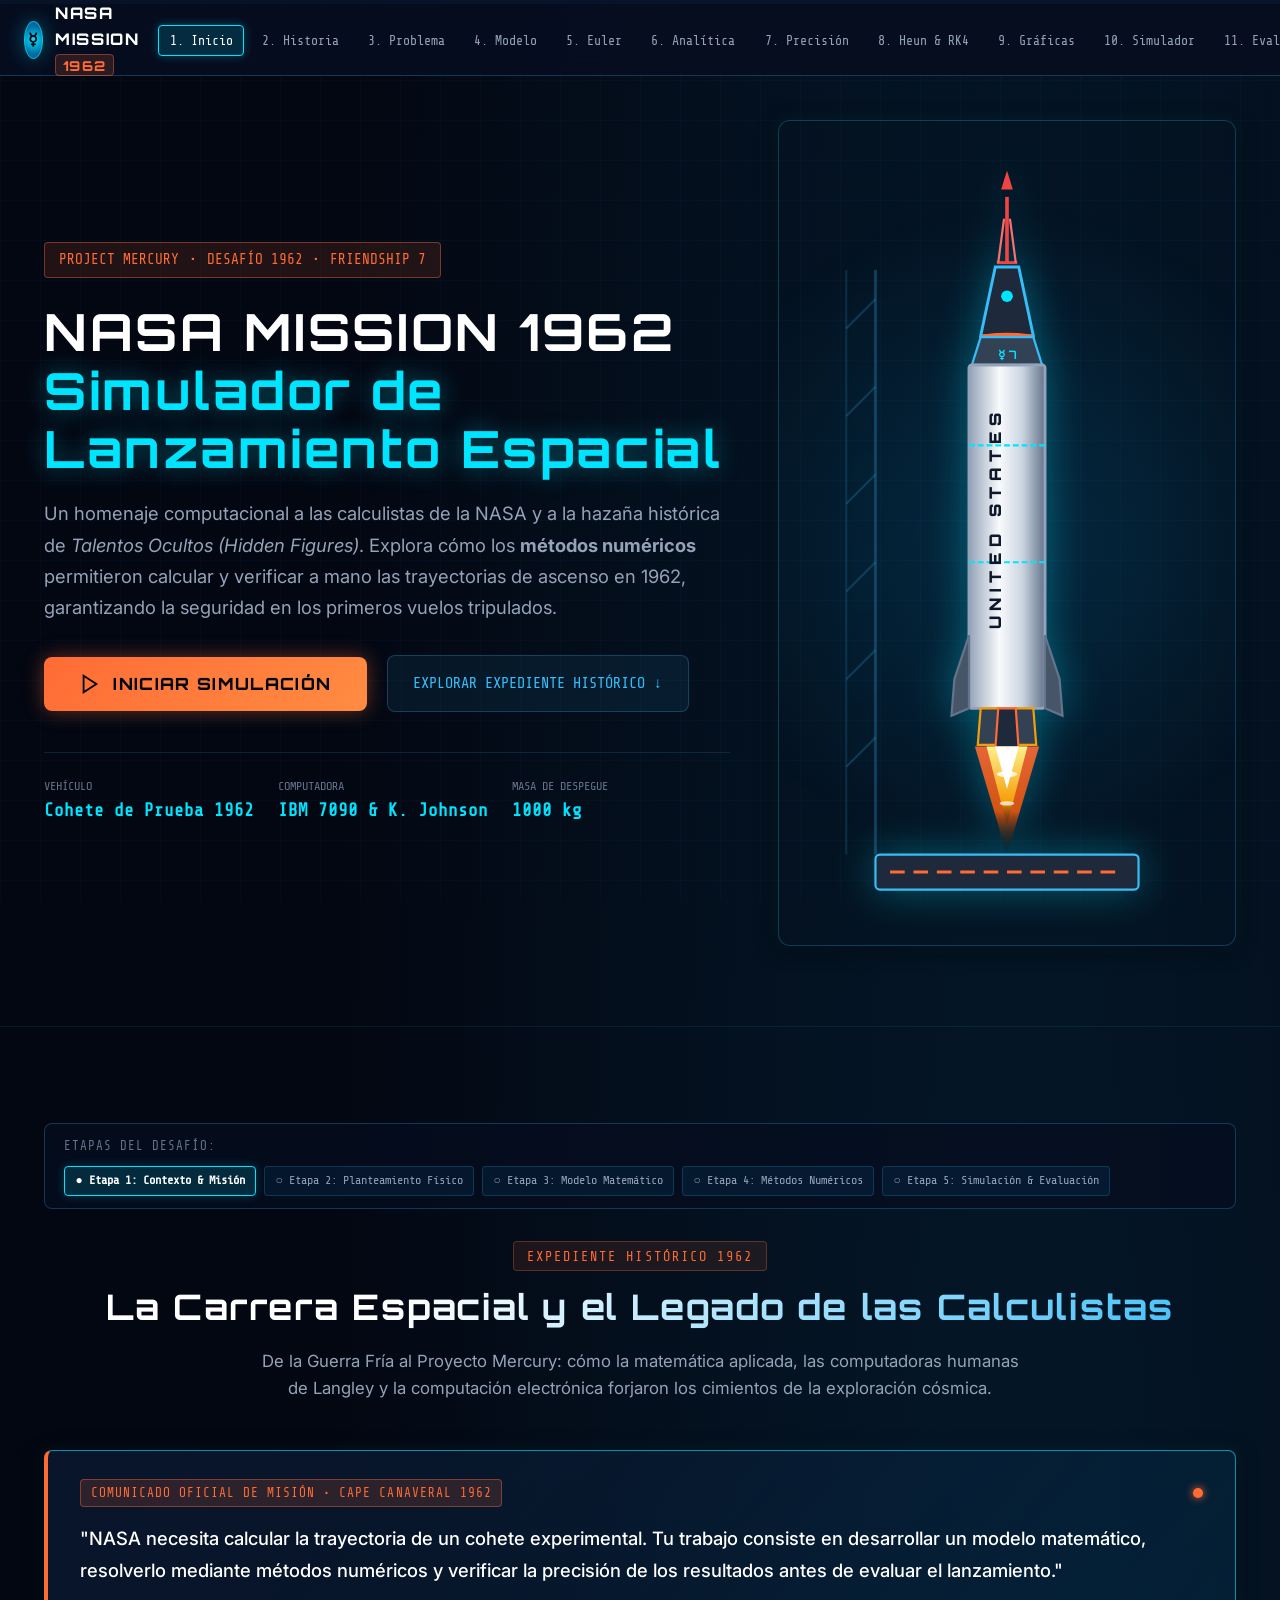
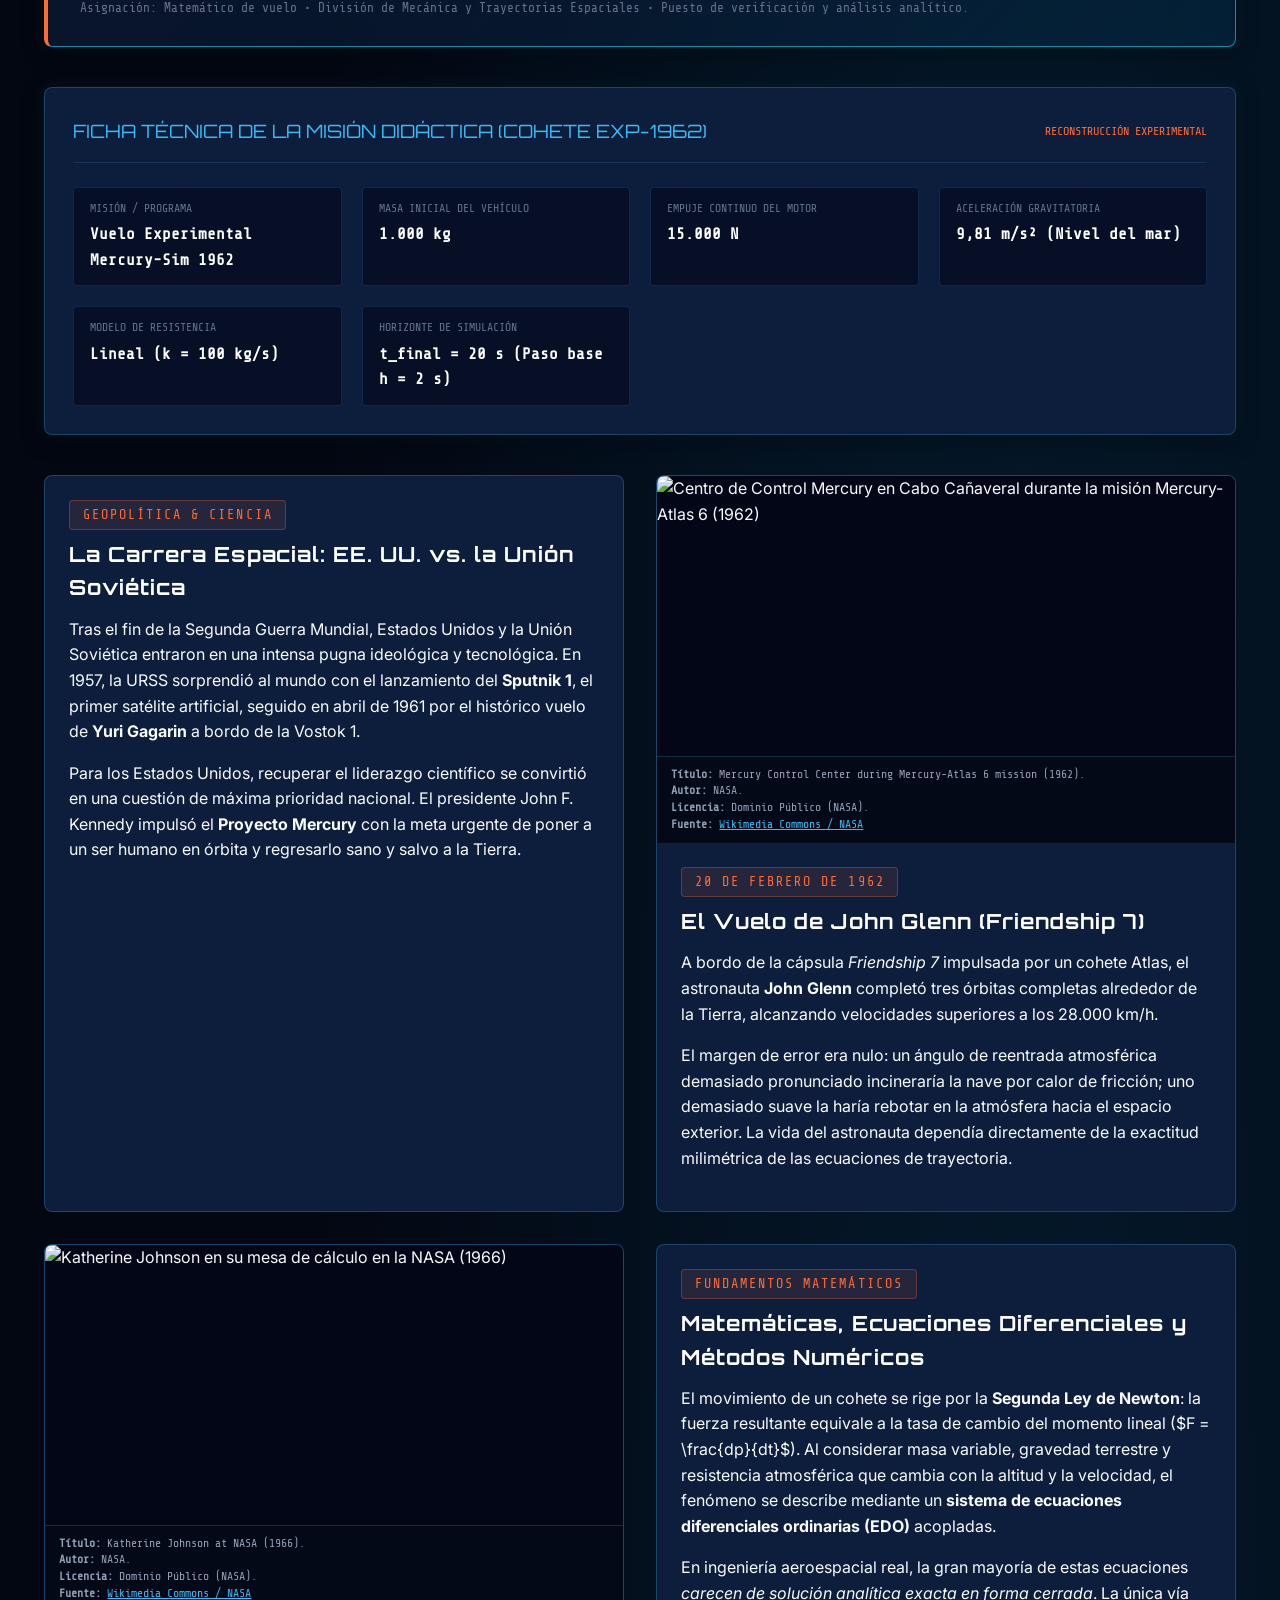
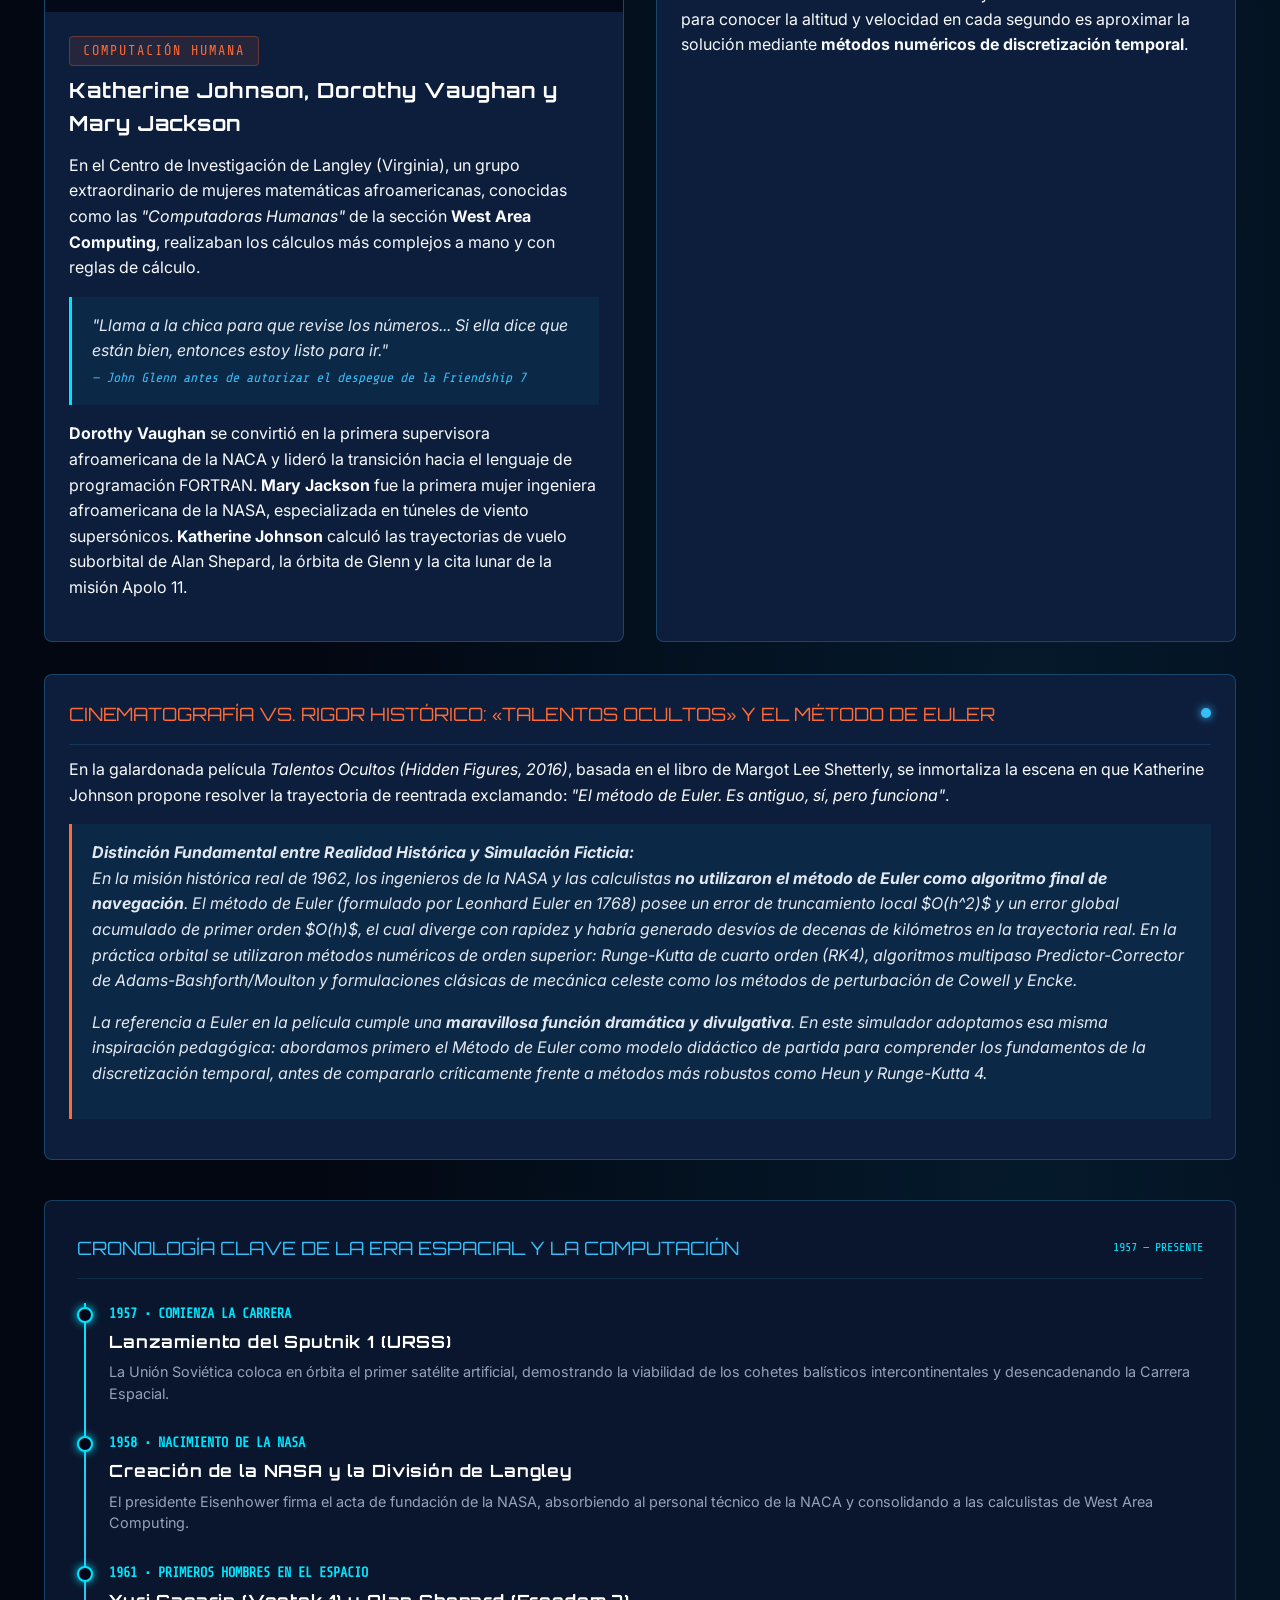
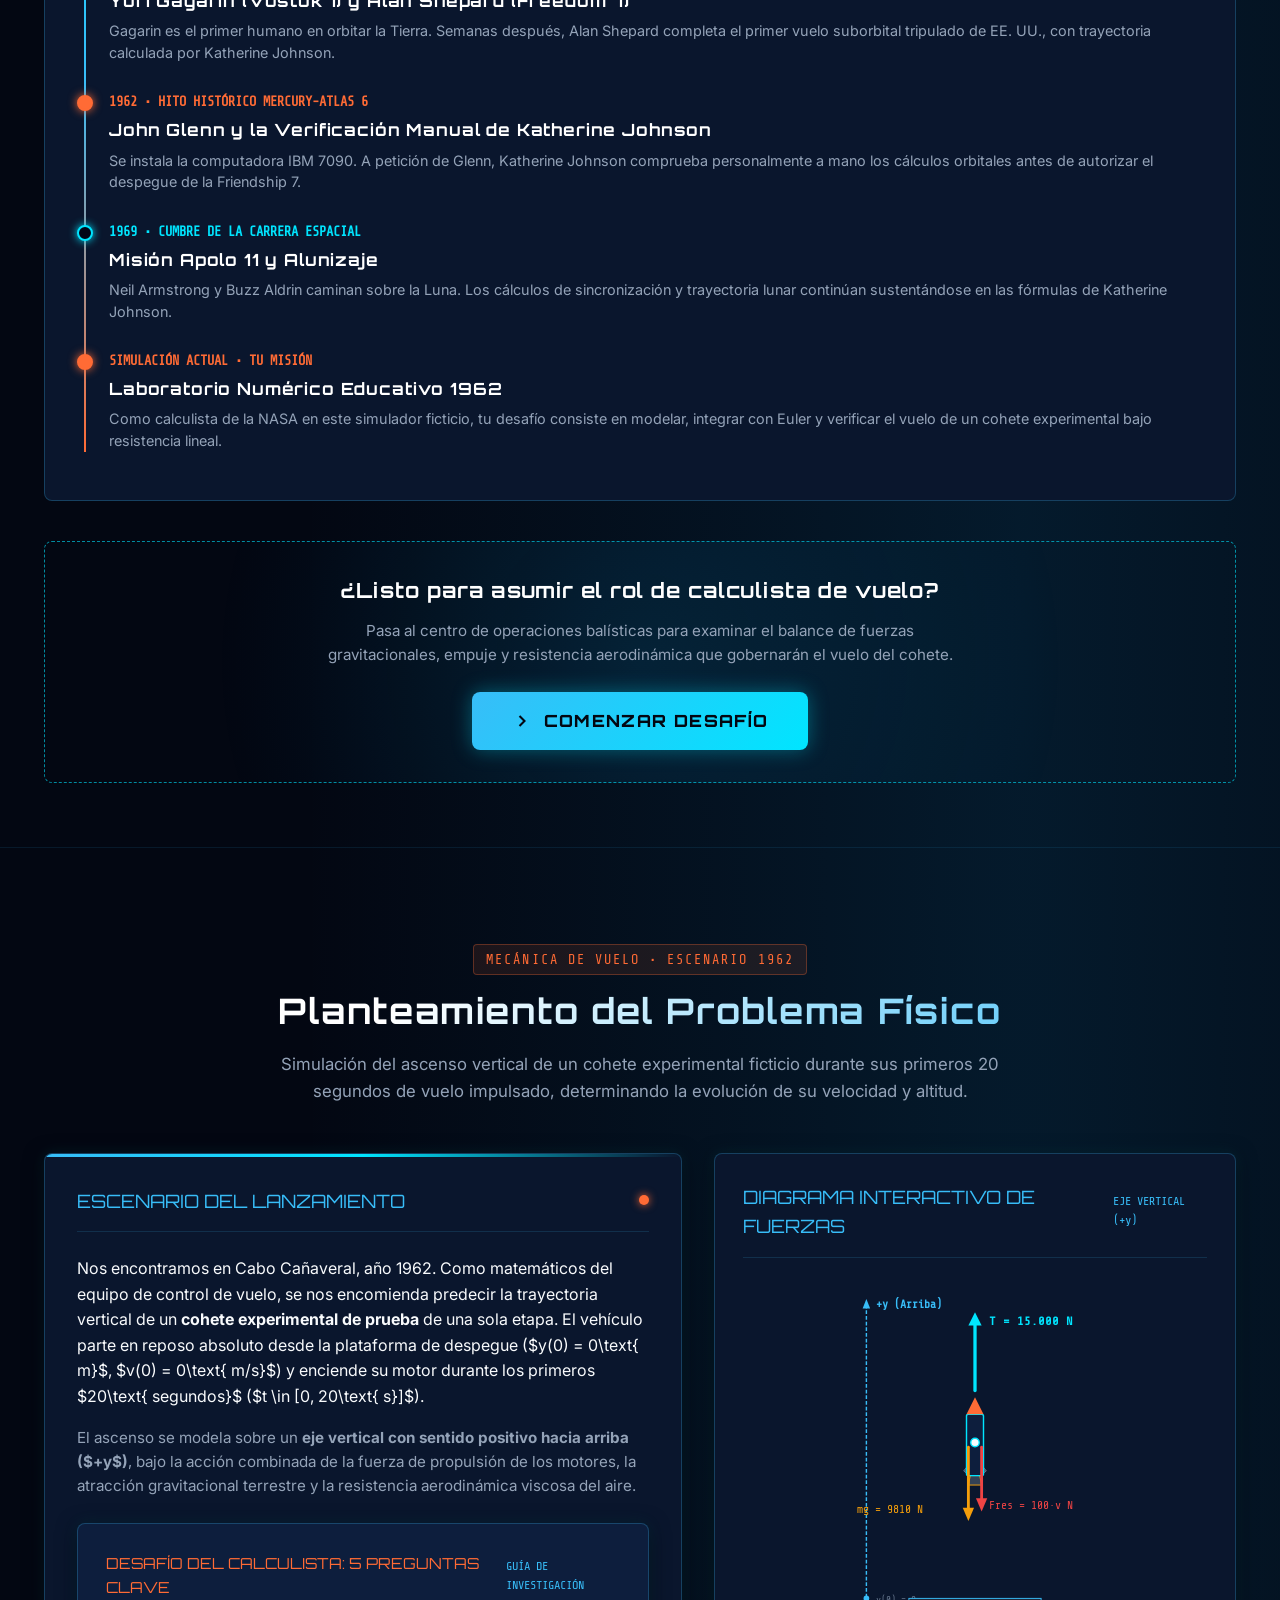
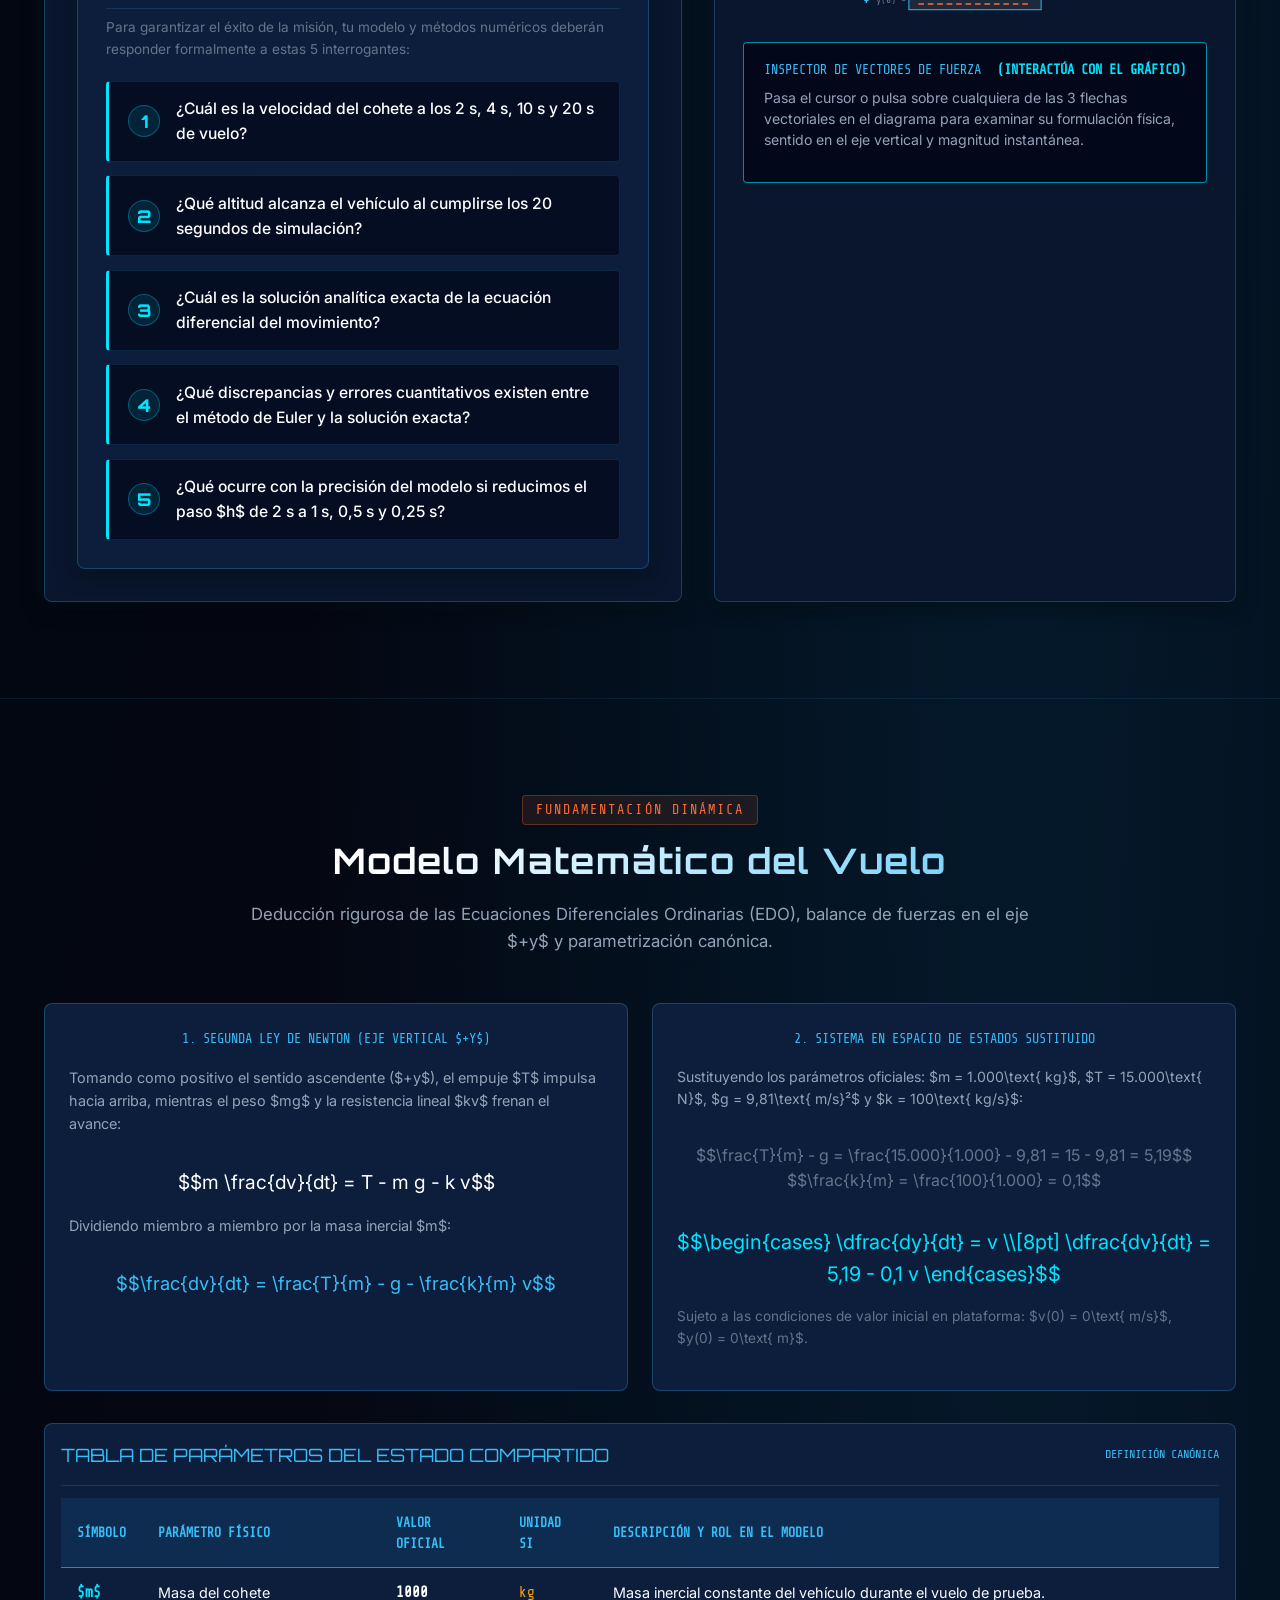
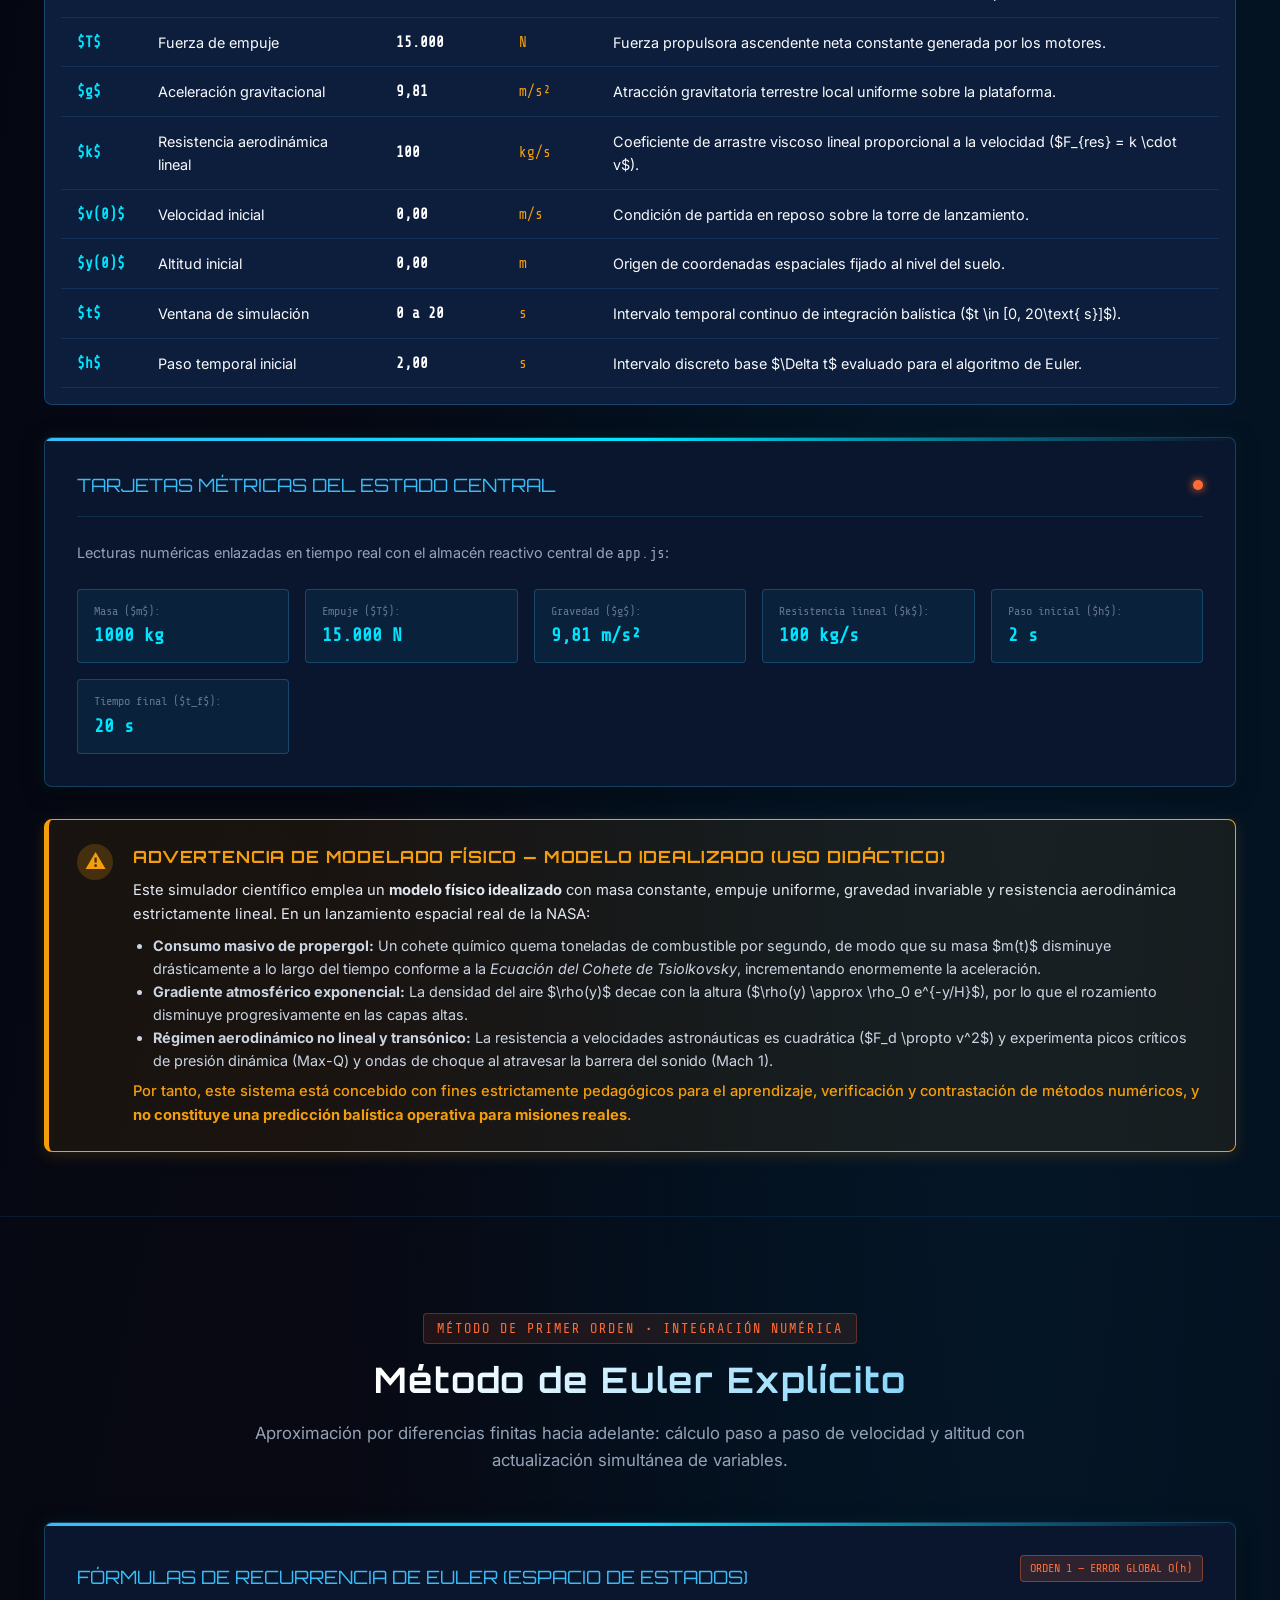
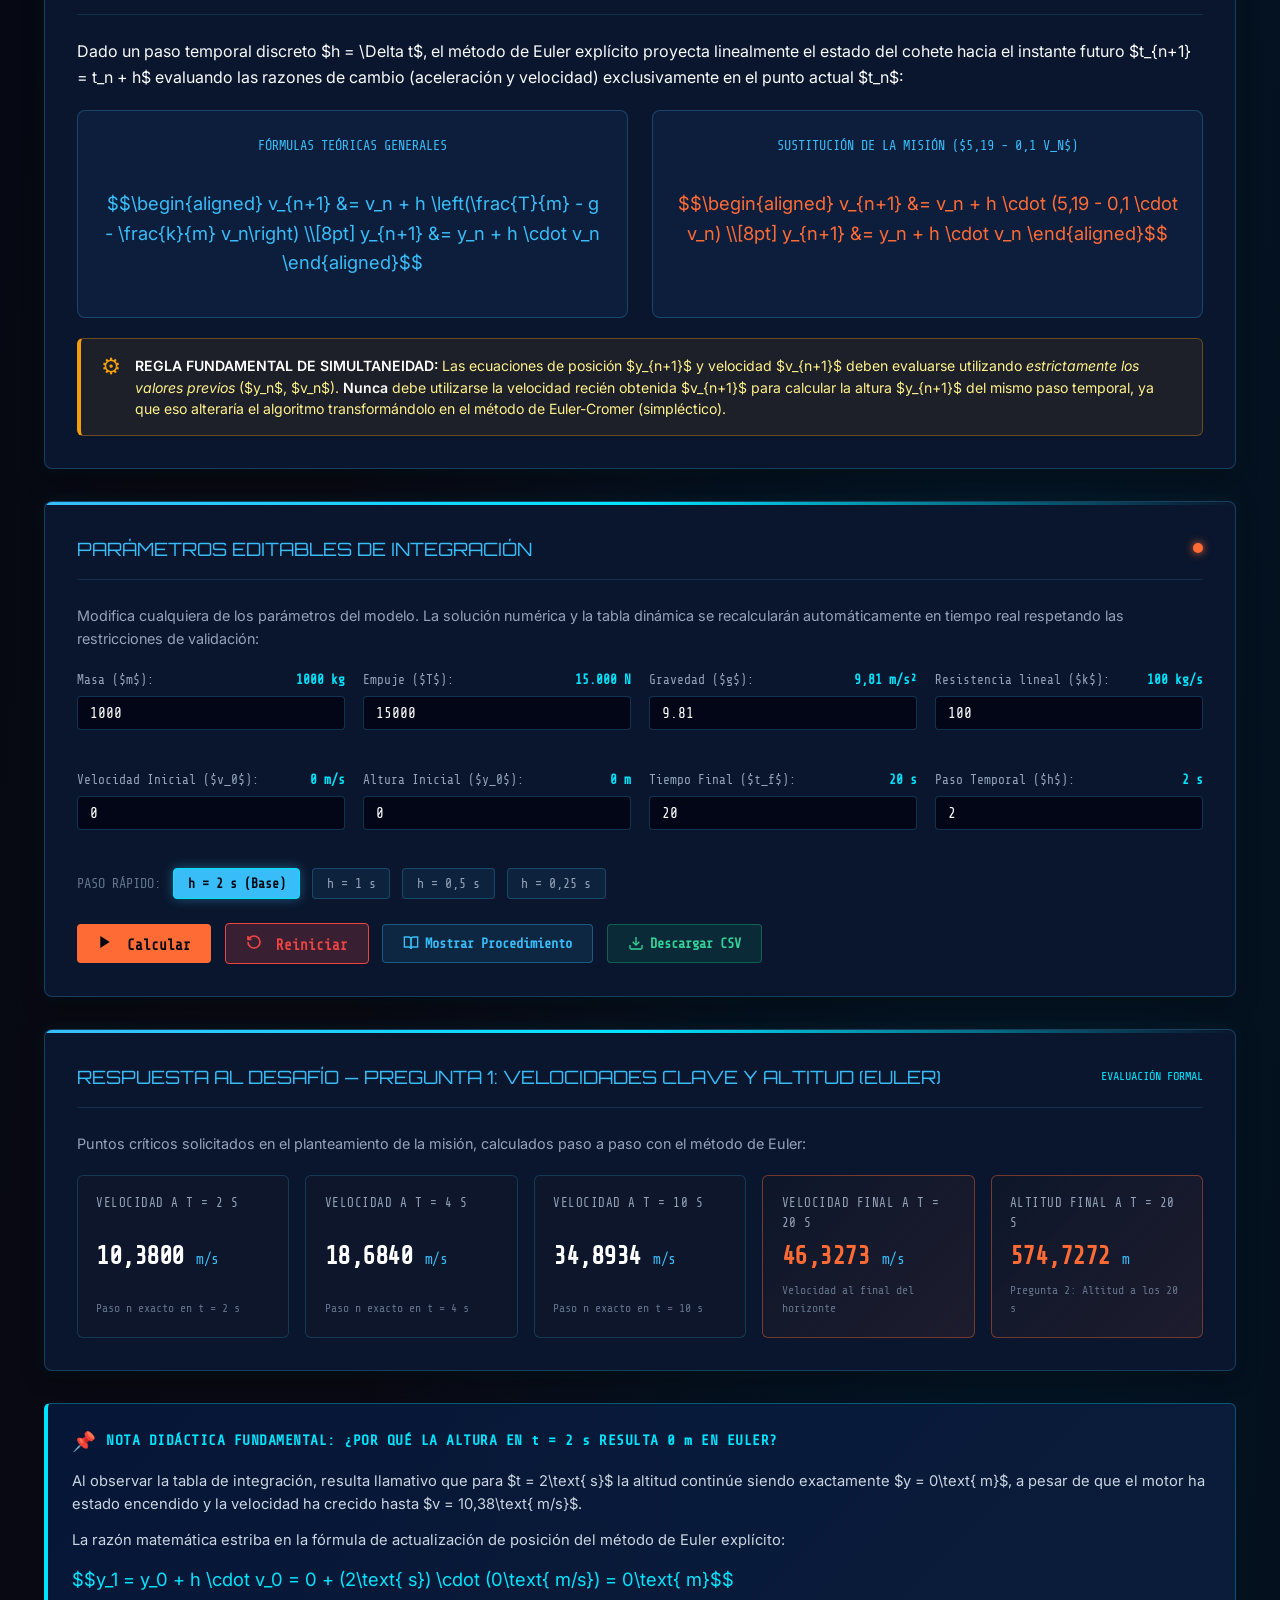
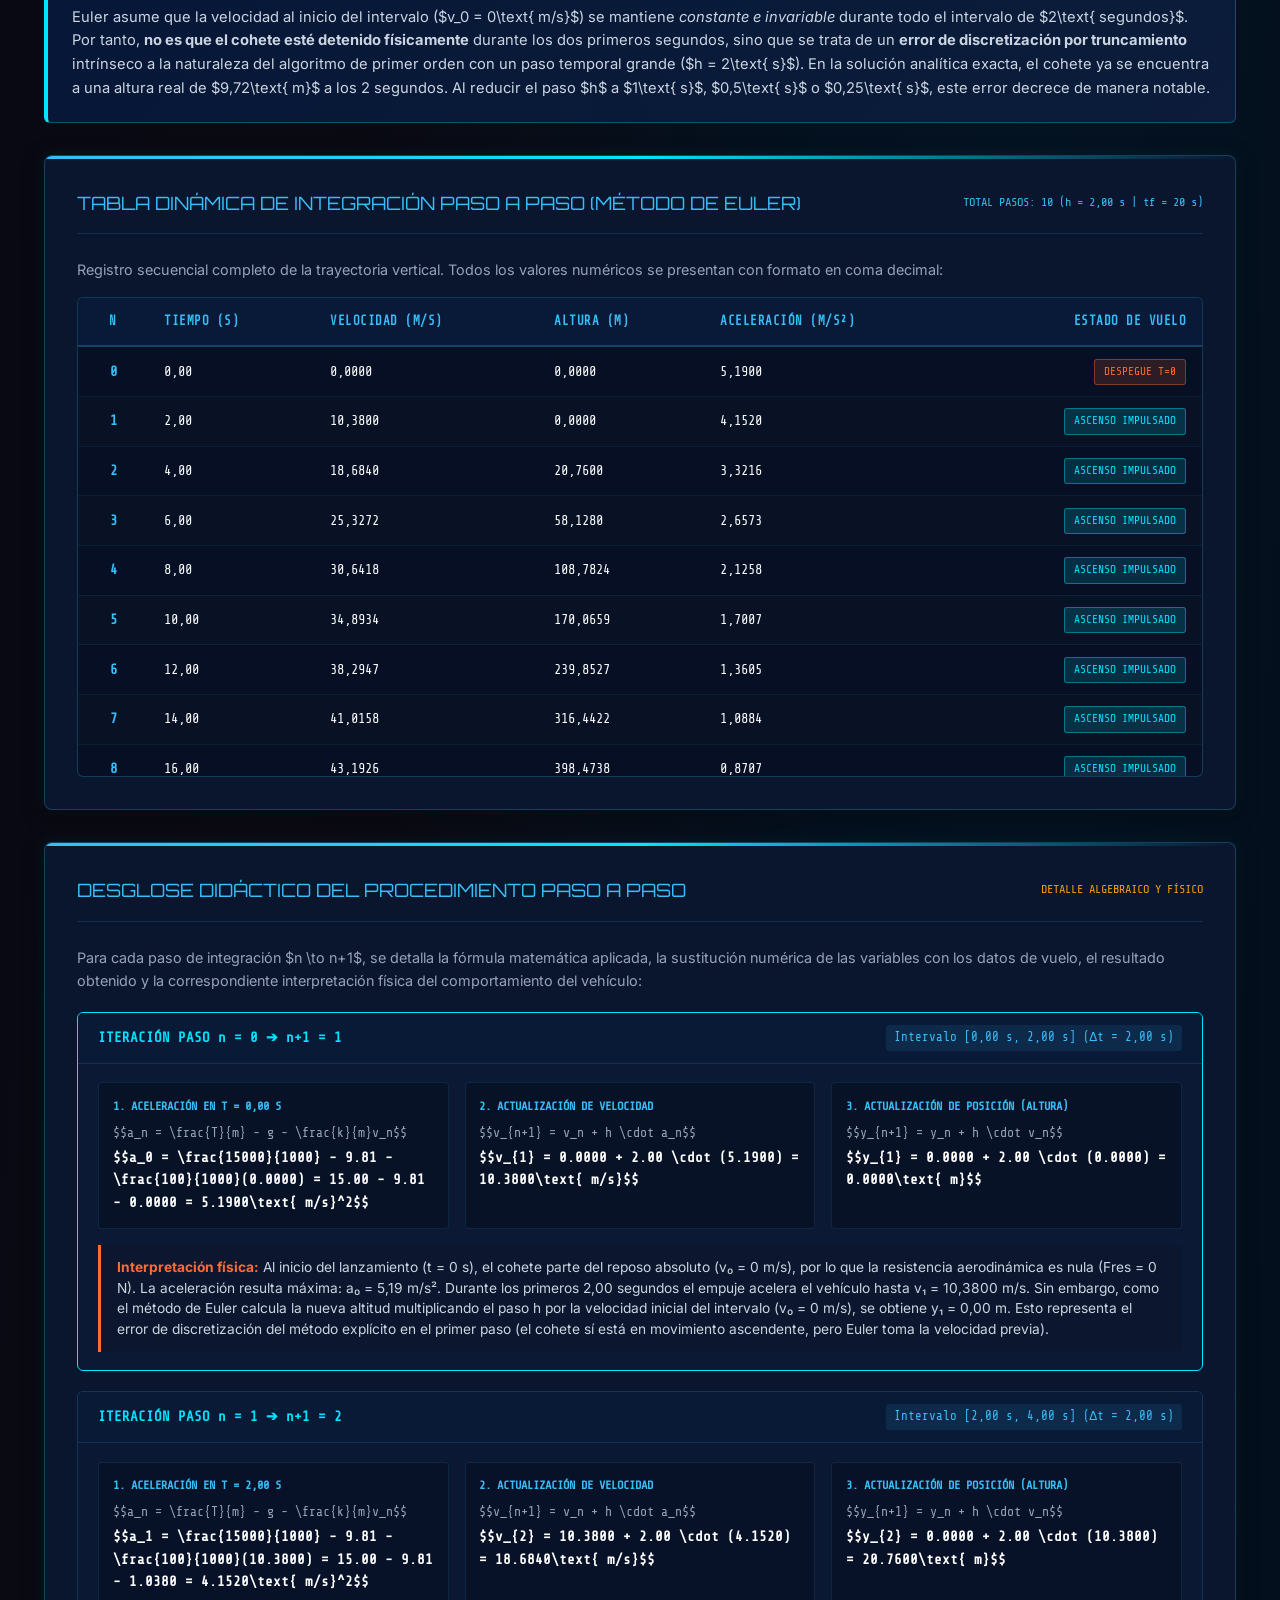
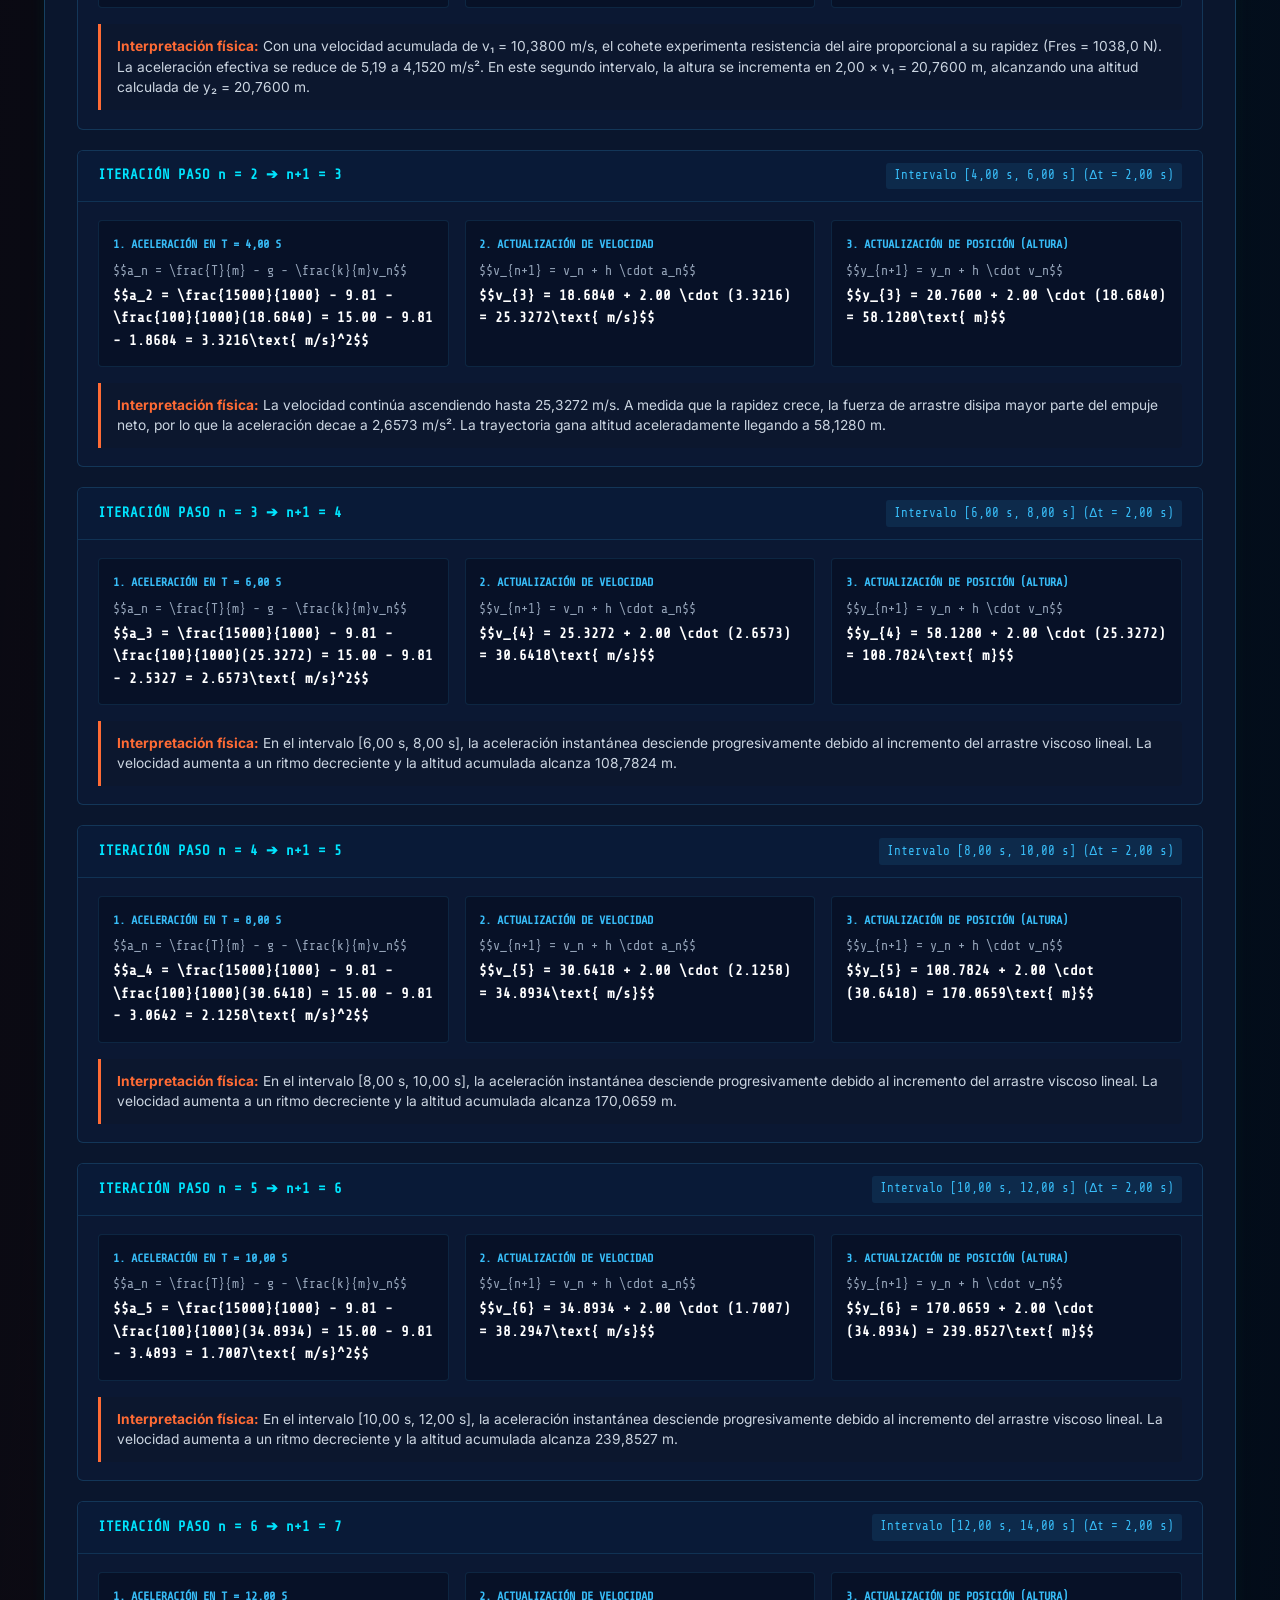
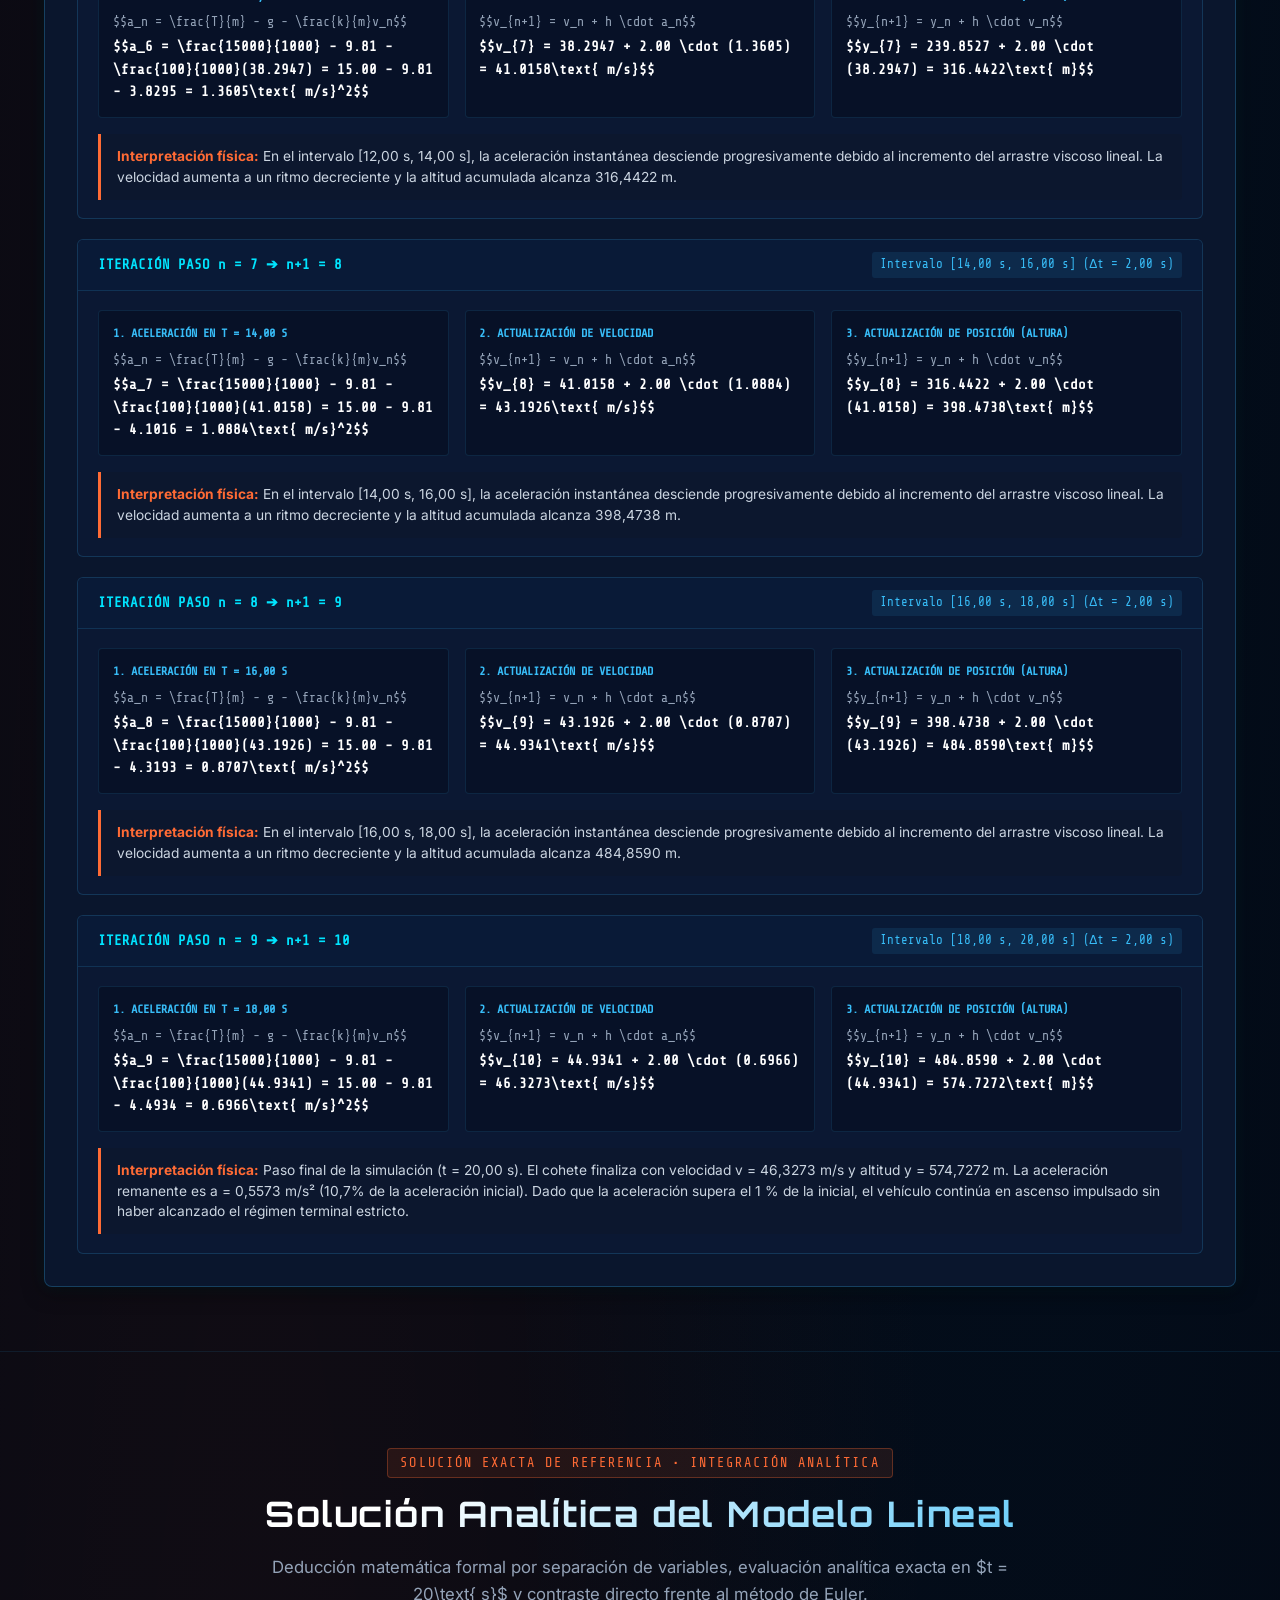
==== commit dff857a2: "feat: desafío de precisión con selector de pasos, indicadores de error y tabla de convergencia" ====
--- a/index.html
+++ b/index.html
@@ -1359,52 +1359,199 @@
   <section id="desafio-precision" class="section-wrapper">
     <div class="container">
       <div class="section-header">
-        <span class="section-tag">Sensibilidad y Estabilidad</span>
+        <span class="section-tag">Sensibilidad y Estabilidad • Criterio Katherine Johnson</span>
         <h2 class="section-title">El Desafío de la Precisión Numérica</h2>
         <p class="section-subtitle">
-          Evaluación del impacto del paso temporal $h$ en la convergencia del método de Euler y verificación de Katherine Johnson.
-        </p>
-      </div>
-
-      <div class="console-panel">
+          Evaluación del impacto del paso temporal $h$ en la convergencia del método de Euler, verificación rigurosa de tolerancias de vuelo y análisis del error global de primer orden $O(h)$.
+        </p>
+      </div>
+
+      <!-- Panel 1: Selector de Paso Temporal Interactivo y Conteo Dinámico de Iteraciones -->
+      <div class="console-panel" style="margin-bottom: 2rem;">
         <div class="panel-header-bar">
-          <span class="panel-title-text">SELECTOR DE PASO TEMPORAL ($h$)</span>
-          <span class="panel-status-led"></span>
-        </div>
-
-        <p>
-          Para el desafío de lanzamiento, analizaremos el comportamiento y acumulación del error de truncamiento evaluando cuatro tamaños de paso representativos:
-        </p>
-
-        <!-- Selector visual de paso h -->
-        <div class="step-selector-group" style="margin: 1.5rem 0;">
-          <span style="font-family: var(--font-mono); font-size: 0.85rem; color: var(--text-dim); margin-right: 0.75rem;">SELECCIONAR PASO $h$:</span>
-          <button type="button" class="step-selector-btn active" data-h="2">h = 2 s (Base)</button>
-          <button type="button" class="step-selector-btn" data-h="1">h = 1 s</button>
-          <button type="button" class="step-selector-btn" data-h="0.5">h = 0,5 s</button>
-          <button type="button" class="step-selector-btn" data-h="0.25">h = 0,25 s</button>
-        </div>
-
-        <ul class="problem-list">
-          <li>
-            <span class="bullet-icon">●</span>
-            <div><strong>Paso $h = 2\text{ s}$ (10 pasos en 20 s):</strong> Produce la mayor discrepancia en altitud y velocidad final debido a la aproximación lineal gruesa.</div>
-          </li>
-          <li>
-            <span class="bullet-icon">●</span>
-            <div><strong>Paso $h = 1\text{ s}$ (20 pasos):</strong> Reduce el error de truncamiento local aproximadamente a la mitad.</div>
-          </li>
-          <li>
-            <span class="bullet-icon">●</span>
-            <div><strong>Paso $h = 0,5\text{ s}$ (40 pasos) y $h = 0,25\text{ s}$ (80 pasos):</strong> Convergencia continua hacia la trayectoria analítica exacta $y(t) = 51,9t - 519(1 - e^{-0,1t})$.</div>
-          </li>
-        </ul>
-
-        <!-- Contenedor preparado para experimentos de precisión -->
-        <div id="precision-challenge-container" class="code-container-stub">
-          // Contenedor preparado: En la fase de cálculo se vinculará la tabla comparativa de error global vs paso h.
-        </div>
-      </div>
+          <span class="panel-title-text">SELECTOR DE PASO TEMPORAL ($h$) Y HORIZONTE DE INTEGRACIÓN</span>
+          <span id="precision-horizon-badge" class="method-order-badge badge-euler">TIEMPO FINAL: 20 s</span>
+        </div>
+
+        <p style="font-size: 0.92rem; color: var(--text-muted); margin-bottom: 1.25rem;">
+          Para un tiempo final de vuelo de $20\text{ s}$ ($t_f = 20\text{ s}$), el número total de iteraciones requeridas por el método se calcula dinámicamente mediante $N = \lceil t_f / h \rceil$. Selecciona uno de los 4 pasos para evaluar la precisión del vehículo:
+        </p>
+
+        <!-- Grid de 4 opciones interactivas con cálculo dinámico de iteraciones -->
+        <div class="precision-step-grid" id="precision-step-selector-deck">
+          <button type="button" class="precision-step-card active" data-h="2">
+            <div class="precision-step-header">
+              <span class="precision-step-val">h = 2 s</span>
+              <span class="precision-step-badge badge-base">Paso Base</span>
+            </div>
+            <div class="precision-step-iter" id="precision-iter-2">10 iteraciones</div>
+            <div class="precision-step-sub">Intervalo grueso • Δt = 2,00 s</div>
+          </button>
+
+          <button type="button" class="precision-step-card" data-h="1">
+            <div class="precision-step-header">
+              <span class="precision-step-val">h = 1 s</span>
+              <span class="precision-step-badge badge-medium">2× Pasos</span>
+            </div>
+            <div class="precision-step-iter" id="precision-iter-1">20 iteraciones</div>
+            <div class="precision-step-sub">Intervalo medio • Δt = 1,00 s</div>
+          </button>
+
+          <button type="button" class="precision-step-card" data-h="0.5">
+            <div class="precision-step-header">
+              <span class="precision-step-val">h = 0,5 s</span>
+              <span class="precision-step-badge badge-fine">4× Pasos</span>
+            </div>
+            <div class="precision-step-iter" id="precision-iter-05">40 iteraciones</div>
+            <div class="precision-step-sub">Intervalo fino • Δt = 0,50 s</div>
+          </button>
+
+          <button type="button" class="precision-step-card" data-h="0.25">
+            <div class="precision-step-header">
+              <span class="precision-step-val">h = 0,25 s</span>
+              <span class="precision-step-badge badge-ultrafine">8× Pasos</span>
+            </div>
+            <div class="precision-step-iter" id="precision-iter-025">80 iteraciones</div>
+            <div class="precision-step-sub">Alta resolución • Δt = 0,25 s</div>
+          </button>
+        </div>
+      </div>
+
+      <!-- Panel 2: Tarjetas de Resultados a los 20 s y Criterios de Tolerancia (Katherine Johnson) -->
+      <div class="console-panel" style="margin-bottom: 2rem;">
+        <div class="panel-header-bar">
+          <span class="panel-title-text">MONITOR DE TOLERANCIAS DE VUELO — CRITERIO KATHERINE JOHNSON (t = 20 s)</span>
+          <span id="precision-active-step-label" style="font-family: var(--font-mono); font-size: 0.75rem; color: var(--electric-blue);">
+            EVALUANDO PASO ACTIVO: h = 2,00 s
+          </span>
+        </div>
+
+        <p style="font-size: 0.9rem; color: var(--text-muted); margin-bottom: 1.25rem;">
+          Contraste directo entre el método numérico de Euler y la solución analítica exacta a los 20 segundos de simulación:
+        </p>
+
+        <!-- Tarjetas con Velocidad y Altura a los 20 s -->
+        <div class="challenge-q1-grid" style="margin-bottom: 1.5rem;">
+          <!-- Tarjeta de Velocidad a 20 s -->
+          <div class="q1-metric-card">
+            <div class="q1-card-label">Velocidad a t = 20 s (Euler vs. Exacta)</div>
+            <div class="q1-card-value" id="precision-val-v20" style="color: var(--electric-blue);">
+              46,3273 <span class="q1-card-unit">m/s</span>
+            </div>
+            <div class="q1-card-sub" id="precision-sub-v20">
+              Exacta: 44,8761 m/s (Error: 1,4512 m/s)
+            </div>
+          </div>
+
+          <!-- Tarjeta de Altura a 20 s -->
+          <div class="q1-metric-card highlight-metric">
+            <div class="q1-card-label">Altitud a t = 20 s (Euler vs. Exacta)</div>
+            <div class="q1-card-value" id="precision-val-y20" style="color: var(--mission-orange);">
+              574,7272 <span class="q1-card-unit">m</span>
+            </div>
+            <div class="q1-card-sub" id="precision-sub-y20">
+              Exacta: 589,2390 m (Error: 14,5118 m)
+            </div>
+          </div>
+        </div>
+
+        <!-- Dos Indicadores de Requisito de Katherine Johnson -->
+        <div class="precision-reqs-grid">
+          <!-- Indicador 1: Error de Velocidad < 0.5 m/s -->
+          <div class="precision-req-box" id="req-box-v">
+            <div class="req-box-header">
+              <span class="req-title">1. REQUISITO DE VELOCIDAD</span>
+              <span class="req-target">Objetivo: Error &lt; 0,5 m/s</span>
+            </div>
+            <div class="req-indicator-row">
+              <div class="req-badge-circle req-fail" id="req-v-badge">✘</div>
+              <div class="req-info">
+                <div class="req-value-text" id="req-v-value">Error: 1,4512 m/s</div>
+                <div class="req-status-text" id="req-v-status">Tolerancia no alcanzada (≥ 0,5 m/s)</div>
+              </div>
+            </div>
+          </div>
+
+          <!-- Indicador 2: Error de Altura < 5 m -->
+          <div class="precision-req-box" id="req-box-y">
+            <div class="req-box-header">
+              <span class="req-title">2. REQUISITO DE ALTITUD</span>
+              <span class="req-target">Objetivo: Error &lt; 5 m</span>
+            </div>
+            <div class="req-indicator-row">
+              <div class="req-badge-circle req-fail" id="req-y-badge">✘</div>
+              <div class="req-info">
+                <div class="req-value-text" id="req-y-value">Error: 14,5118 m</div>
+                <div class="req-status-text" id="req-y-status">Tolerancia no alcanzada (≥ 5 m)</div>
+              </div>
+            </div>
+          </div>
+        </div>
+
+        <!-- Banner de Dictamen Global del Desafío -->
+        <div id="precision-verdict-banner" class="precision-banner banner-warning" style="margin-top: 1.5rem;">
+          <div class="banner-icon-box" id="precision-verdict-icon">⚠️</div>
+          <div class="banner-text-box">
+            <h4 id="precision-verdict-title">La precisión todavía es insuficiente. Prueba un paso menor</h4>
+            <p id="precision-verdict-desc">
+              Con el paso actual ($h = 2,00\text{ s}$), las desviaciones acumuladas exceden las tolerancias máximas admitidas por el control de vuelo para garantizar una trayectoria balística segura.
+            </p>
+          </div>
+        </div>
+      </div>
+
+      <!-- Panel 3: Tabla de Convergencia Numérica -->
+      <div class="console-panel" style="margin-bottom: 2rem;">
+        <div class="panel-header-bar">
+          <span class="panel-title-text">TABLA DE CONVERGENCIA GLOBAL (EVALUACIÓN EN t = 20 s)</span>
+          <span style="font-family: var(--font-mono); font-size: 0.75rem; color: var(--sky-blue);">
+            ANÁLISIS DE ERROR VS. TAMAÑO DE PASO
+          </span>
+        </div>
+        <p style="font-size: 0.9rem; color: var(--text-muted); margin-bottom: 1rem;">
+          Comportamiento del error absoluto en velocidad y altura al refinar progresivamente el paso de integración:
+        </p>
+
+        <div class="table-responsive-wrapper">
+          <table class="nasa-dynamic-table" id="precision-convergence-table">
+            <thead>
+              <tr>
+                <th style="width: 100px;">h</th>
+                <th>Velocidad (m/s)</th>
+                <th style="color: var(--electric-blue);">Error velocidad (m/s)</th>
+                <th>Altura (m)</th>
+                <th style="color: var(--mission-orange);">Error altura (m)</th>
+                <th style="text-align: right;">Estado Requisitos</th>
+              </tr>
+            </thead>
+            <tbody id="precision-convergence-table-body">
+              <!-- Inyectado dinámicamente por app.js -->
+            </tbody>
+          </table>
+        </div>
+
+        <!-- Comentario Pedagógico Destacado: Convergencia de Primer Orden -->
+        <div class="pedagogical-callout-box" style="margin-top: 1.5rem;">
+          <div class="callout-badge-header">
+            <span class="callout-icon">📌</span>
+            <span class="callout-title">LECCIÓN DE ANÁLISIS NUMÉRICO: REDUCCIÓN DEL ERROR A LA MITAD</span>
+          </div>
+          <div class="callout-body-text">
+            <p>
+              Al observar la tabla de convergencia se aprecia un patrón matemático inequívoco: <strong>al dividir $h$ entre 2 el error se reduce aproximadamente a la mitad</strong>.
+            </p>
+            <ul style="margin: 0.75rem 0 0.75rem 1.25rem; font-size: 0.92rem; color: #cbd5e1;">
+              <li>De $h = 2\text{ s}$ a $h = 1\text{ s}$: el error en velocidad baja de $1,4512\text{ m/s}$ a $0,7141\text{ m/s}$ ($\approx 50,8\%$), y en altura de $14,5118\text{ m}$ a $7,1407\text{ m}$ ($\approx 50,8\%$).</li>
+              <li>De $h = 1\text{ s}$ a $h = 0,5\text{ s}$: el error en velocidad desciende a $0,3541\text{ m/s}$ y en altura a $3,5412\text{ m}$ ($\approx 50,4\%$).</li>
+              <li>De $h = 0,5\text{ s}$ a $h = 0,25\text{ s}$: el error en velocidad cae a $0,1763\text{ m/s}$ y en altura a $1,7633\text{ m}$ ($\approx 50,2\%$).</li>
+            </ul>
+            <p style="margin-top: 0.75rem;">
+              <strong>Importante:</strong> Esta conclusión <strong>se limita a este problema y al método de Euler</strong>, pues Euler es un algoritmo de <strong>primer orden ($O(h)$)</strong> cuyo error global acumulado es linealmente proporcional al paso temporal ($E_{\text{global}} \approx C \cdot h$). Por tanto, $E(h/2) \approx \frac{1}{2} E(h)$. En métodos numéricos de orden superior —como Heun ($O(h^2)$) o Runge-Kutta 4 ($O(h^4)$)—, dividir el paso a la mitad produce reducciones cuánticas de error por factores de 4 y 16 respectivamente.
+            </p>
+          </div>
+        </div>
+      </div>
+
     </div>
   </section>
 
--- a/css/styles.css
+++ b/css/styles.css
@@ -2098,6 +2098,252 @@
 }
 
 /* --------------------------------------------------------------------------
+   15.3 ESTILOS DE LA SECCIÓN 7: DESAFÍO DE PRECISIÓN
+   -------------------------------------------------------------------------- */
+.precision-step-grid {
+  display: grid;
+  grid-template-columns: repeat(auto-fit, minmax(220px, 1fr));
+  gap: 1rem;
+}
+
+.precision-step-card {
+  background: rgba(13, 27, 56, 0.55);
+  border: 1px solid rgba(56, 189, 248, 0.22);
+  border-radius: 6px;
+  padding: 1.1rem 1.25rem;
+  cursor: pointer;
+  transition: all 0.22s ease;
+  text-align: left;
+  display: flex;
+  flex-direction: column;
+}
+
+.precision-step-card:hover {
+  border-color: var(--sky-blue);
+  background: rgba(14, 165, 233, 0.12);
+  transform: translateY(-2px);
+}
+
+.precision-step-card.active {
+  border-color: var(--electric-blue);
+  background: rgba(0, 229, 255, 0.12);
+  box-shadow: 0 0 16px rgba(0, 229, 255, 0.25);
+  border-left: 4px solid var(--electric-blue);
+}
+
+.precision-step-header {
+  display: flex;
+  justify-content: space-between;
+  align-items: center;
+  margin-bottom: 0.4rem;
+}
+
+.precision-step-val {
+  font-family: var(--font-mono);
+  font-size: 1.15rem;
+  font-weight: 700;
+  color: #fff;
+}
+
+.precision-step-badge {
+  font-family: var(--font-mono);
+  font-size: 0.7rem;
+  text-transform: uppercase;
+  letter-spacing: 0.5px;
+  padding: 0.15rem 0.45rem;
+  border-radius: 3px;
+  border: 1px solid transparent;
+}
+
+.badge-base {
+  background: rgba(56, 189, 248, 0.15);
+  color: var(--sky-blue);
+  border-color: rgba(56, 189, 248, 0.35);
+}
+
+.badge-medium {
+  background: rgba(0, 229, 255, 0.15);
+  color: var(--electric-blue);
+  border-color: rgba(0, 229, 255, 0.35);
+}
+
+.badge-fine {
+  background: rgba(245, 158, 11, 0.15);
+  color: var(--mission-amber);
+  border-color: rgba(245, 158, 11, 0.35);
+}
+
+.badge-ultrafine {
+  background: rgba(16, 185, 129, 0.15);
+  color: #10b981;
+  border-color: rgba(16, 185, 129, 0.35);
+}
+
+.precision-step-iter {
+  font-family: var(--font-mono);
+  font-size: 1.05rem;
+  font-weight: 700;
+  color: var(--mission-orange);
+  margin-bottom: 0.25rem;
+}
+
+.precision-step-sub {
+  font-size: 0.78rem;
+  color: var(--text-dim);
+}
+
+.precision-reqs-grid {
+  display: grid;
+  grid-template-columns: repeat(auto-fit, minmax(280px, 1fr));
+  gap: 1.25rem;
+}
+
+.precision-req-box {
+  background: rgba(13, 27, 56, 0.55);
+  border: 1px solid rgba(56, 189, 248, 0.2);
+  border-radius: 6px;
+  padding: 1.15rem 1.25rem;
+  transition: all 0.25s ease;
+}
+
+.req-box-header {
+  display: flex;
+  justify-content: space-between;
+  align-items: center;
+  margin-bottom: 0.85rem;
+  border-bottom: 1px solid rgba(56, 189, 248, 0.12);
+  padding-bottom: 0.45rem;
+}
+
+.req-title {
+  font-family: var(--font-mono);
+  font-size: 0.82rem;
+  font-weight: 700;
+  color: var(--sky-blue);
+  letter-spacing: 0.5px;
+}
+
+.req-target {
+  font-family: var(--font-mono);
+  font-size: 0.78rem;
+  color: var(--text-dim);
+}
+
+.req-indicator-row {
+  display: flex;
+  align-items: center;
+  gap: 1.15rem;
+}
+
+.req-badge-circle {
+  width: 44px;
+  height: 44px;
+  border-radius: 50%;
+  display: flex;
+  align-items: center;
+  justify-content: center;
+  font-size: 1.35rem;
+  font-weight: bold;
+  flex-shrink: 0;
+  transition: all 0.3s ease;
+}
+
+.req-badge-circle.req-pass {
+  background: rgba(16, 185, 129, 0.2);
+  color: #10b981;
+  border: 2px solid #10b981;
+  box-shadow: 0 0 12px rgba(16, 185, 129, 0.4);
+}
+
+.req-badge-circle.req-fail {
+  background: rgba(239, 68, 68, 0.2);
+  color: #ef4444;
+  border: 2px solid #ef4444;
+  box-shadow: 0 0 12px rgba(239, 68, 68, 0.3);
+}
+
+.req-info {
+  display: flex;
+  flex-direction: column;
+  gap: 0.25rem;
+}
+
+.req-value-text {
+  font-family: var(--font-mono);
+  font-size: 1.05rem;
+  font-weight: 700;
+  color: #fff;
+}
+
+.req-status-text {
+  font-size: 0.82rem;
+  color: var(--text-dim);
+}
+
+.precision-banner {
+  display: flex;
+  align-items: center;
+  gap: 1.25rem;
+  padding: 1.1rem 1.4rem;
+  border-radius: 6px;
+  transition: all 0.3s ease;
+}
+
+.precision-banner.banner-warning {
+  background: rgba(245, 158, 11, 0.12);
+  border: 1px solid rgba(245, 158, 11, 0.4);
+  color: #fde68a;
+}
+
+.precision-banner.banner-warning h4 {
+  color: var(--mission-amber);
+}
+
+.precision-banner.banner-success {
+  background: rgba(16, 185, 129, 0.15);
+  border: 1px solid rgba(16, 185, 129, 0.5);
+  color: #d1fae5;
+}
+
+.precision-banner.banner-success h4 {
+  color: #10b981;
+}
+
+.banner-icon-box {
+  font-size: 2rem;
+  flex-shrink: 0;
+  line-height: 1;
+}
+
+.banner-text-box h4 {
+  margin: 0 0 0.35rem 0;
+  font-family: var(--font-mono);
+  font-size: 1.05rem;
+  font-weight: 700;
+  letter-spacing: 0.5px;
+}
+
+.banner-text-box p {
+  margin: 0;
+  font-size: 0.88rem;
+  color: var(--text-muted);
+}
+
+#precision-convergence-table {
+  min-width: 680px;
+}
+
+.row-active-step td {
+  background: rgba(0, 229, 255, 0.12) !important;
+  color: #fff !important;
+  font-weight: 700;
+}
+
+.row-active-step td:first-child {
+  border-left: 3px solid var(--electric-blue);
+}
+
+/* --------------------------------------------------------------------------
    16. RESPONSIVE DESIGN (DESKTOP, TABLET, MOBILE)
    -------------------------------------------------------------------------- */
 @media (max-width: 1080px) {
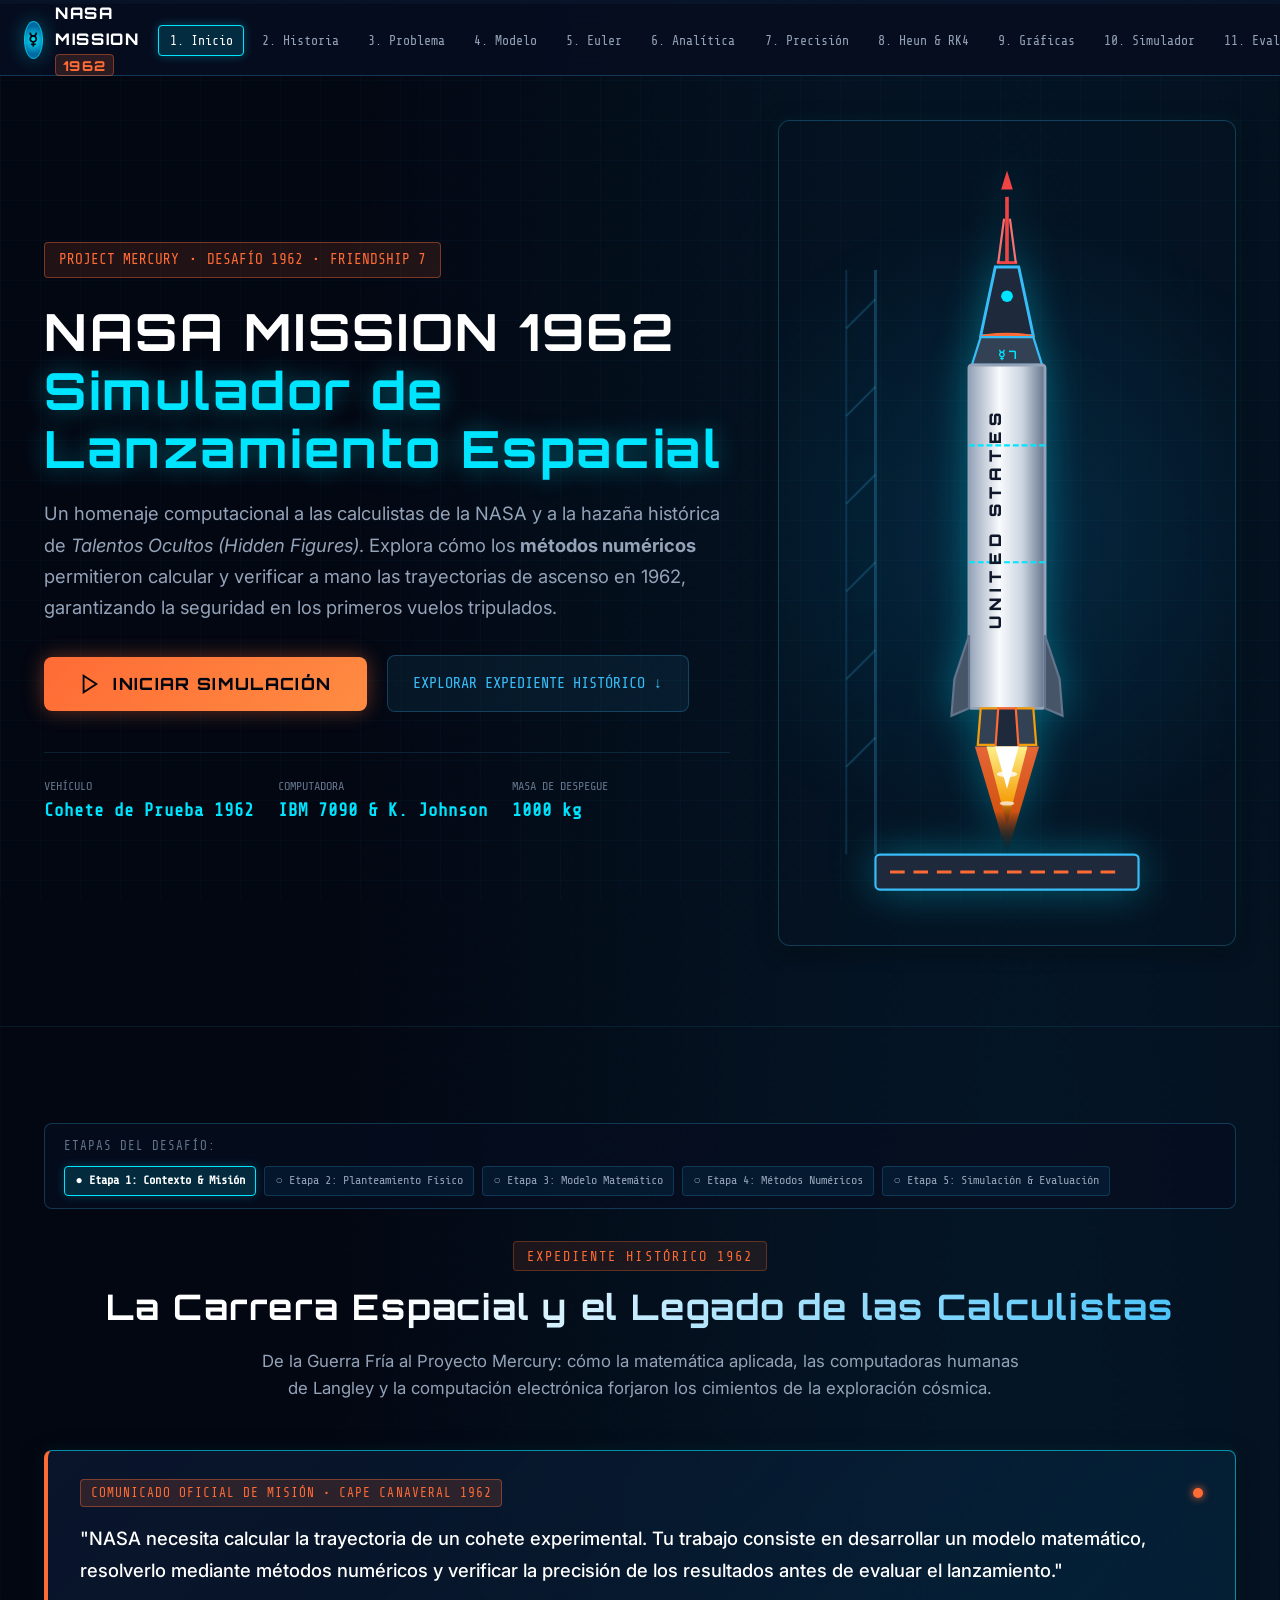
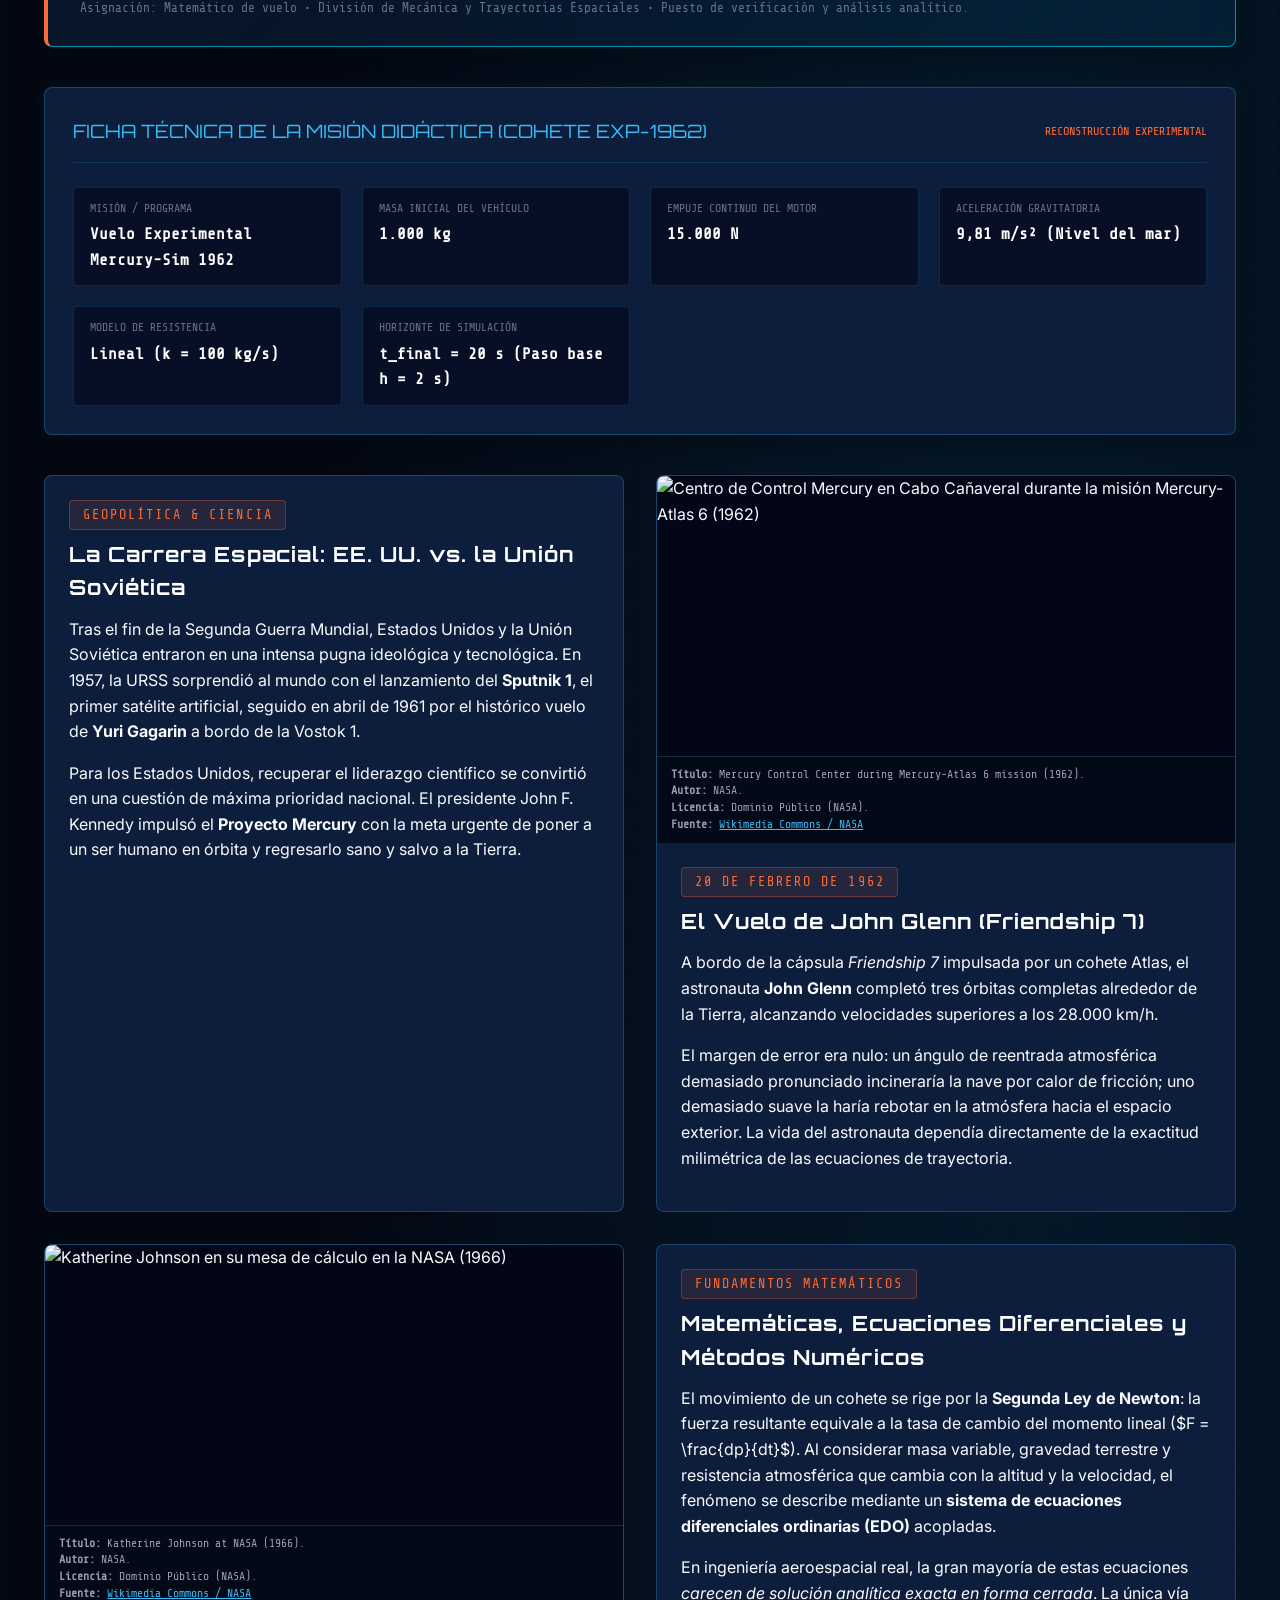
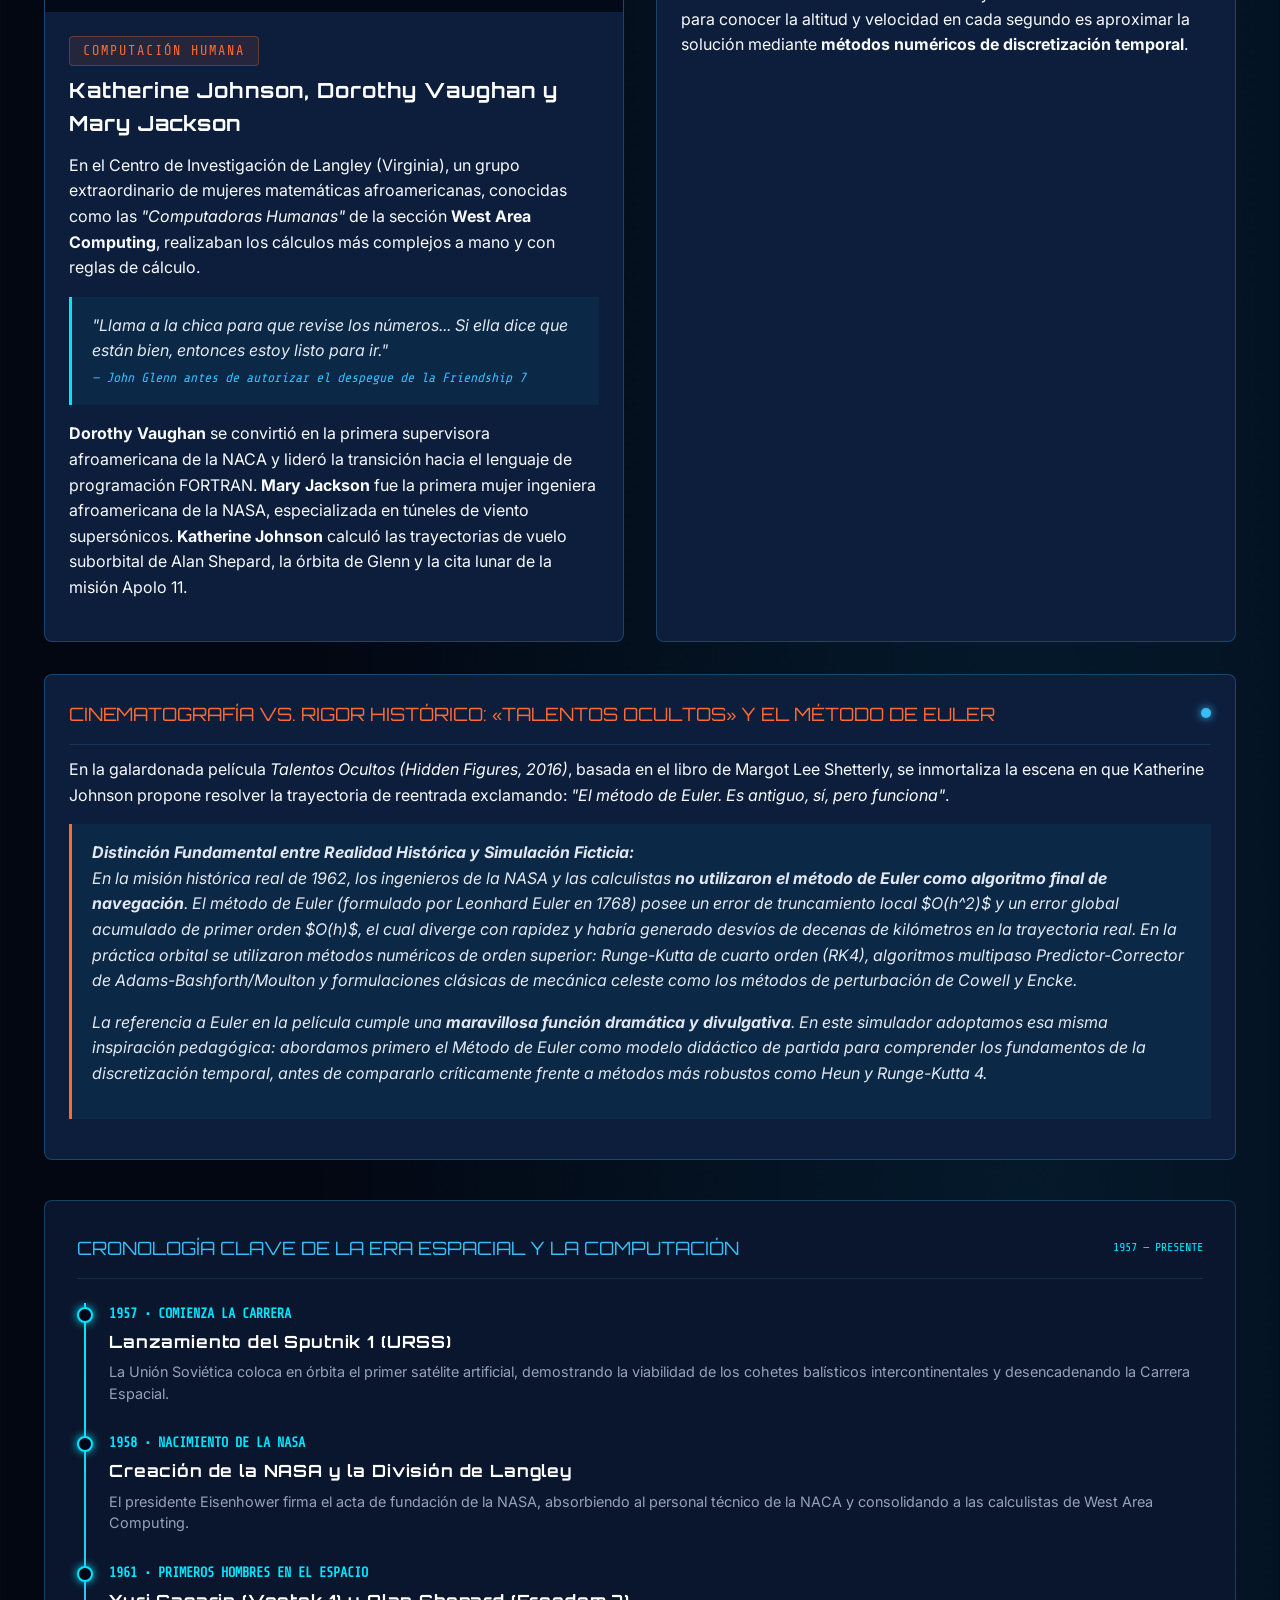
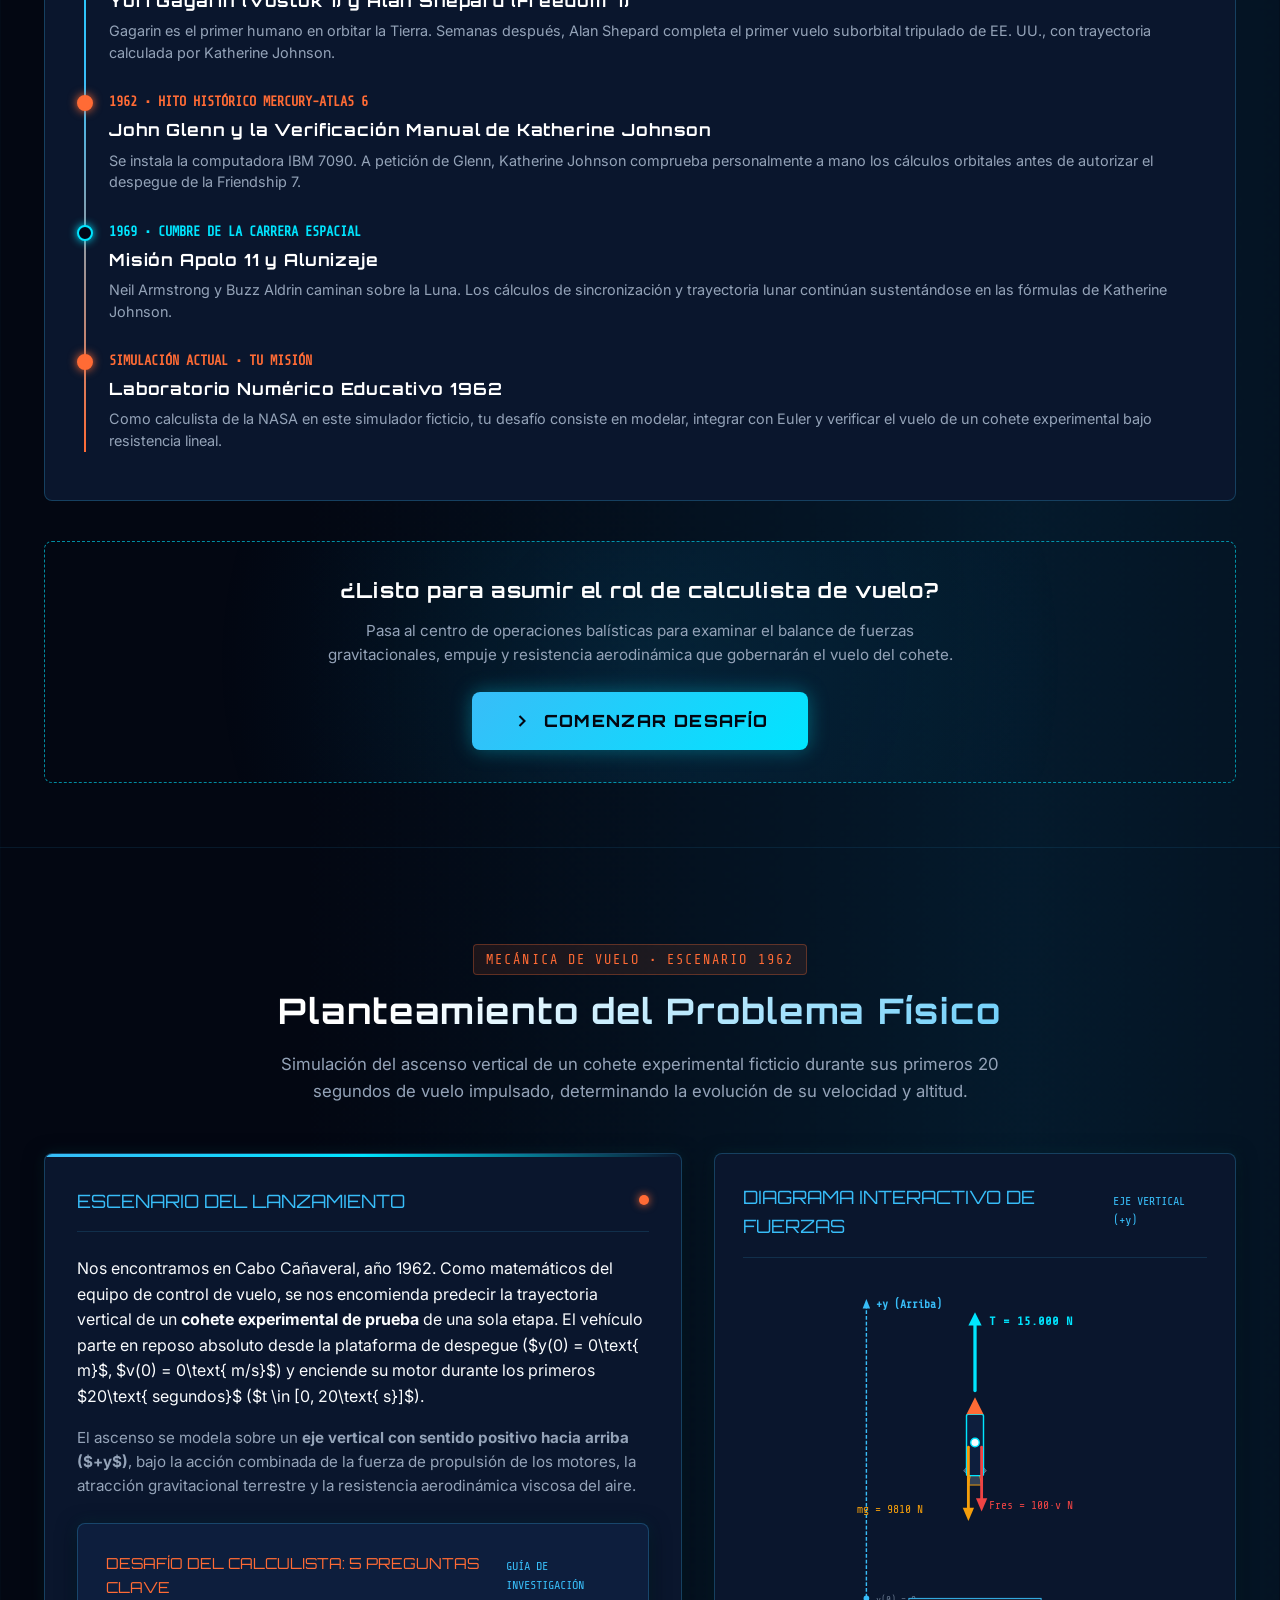
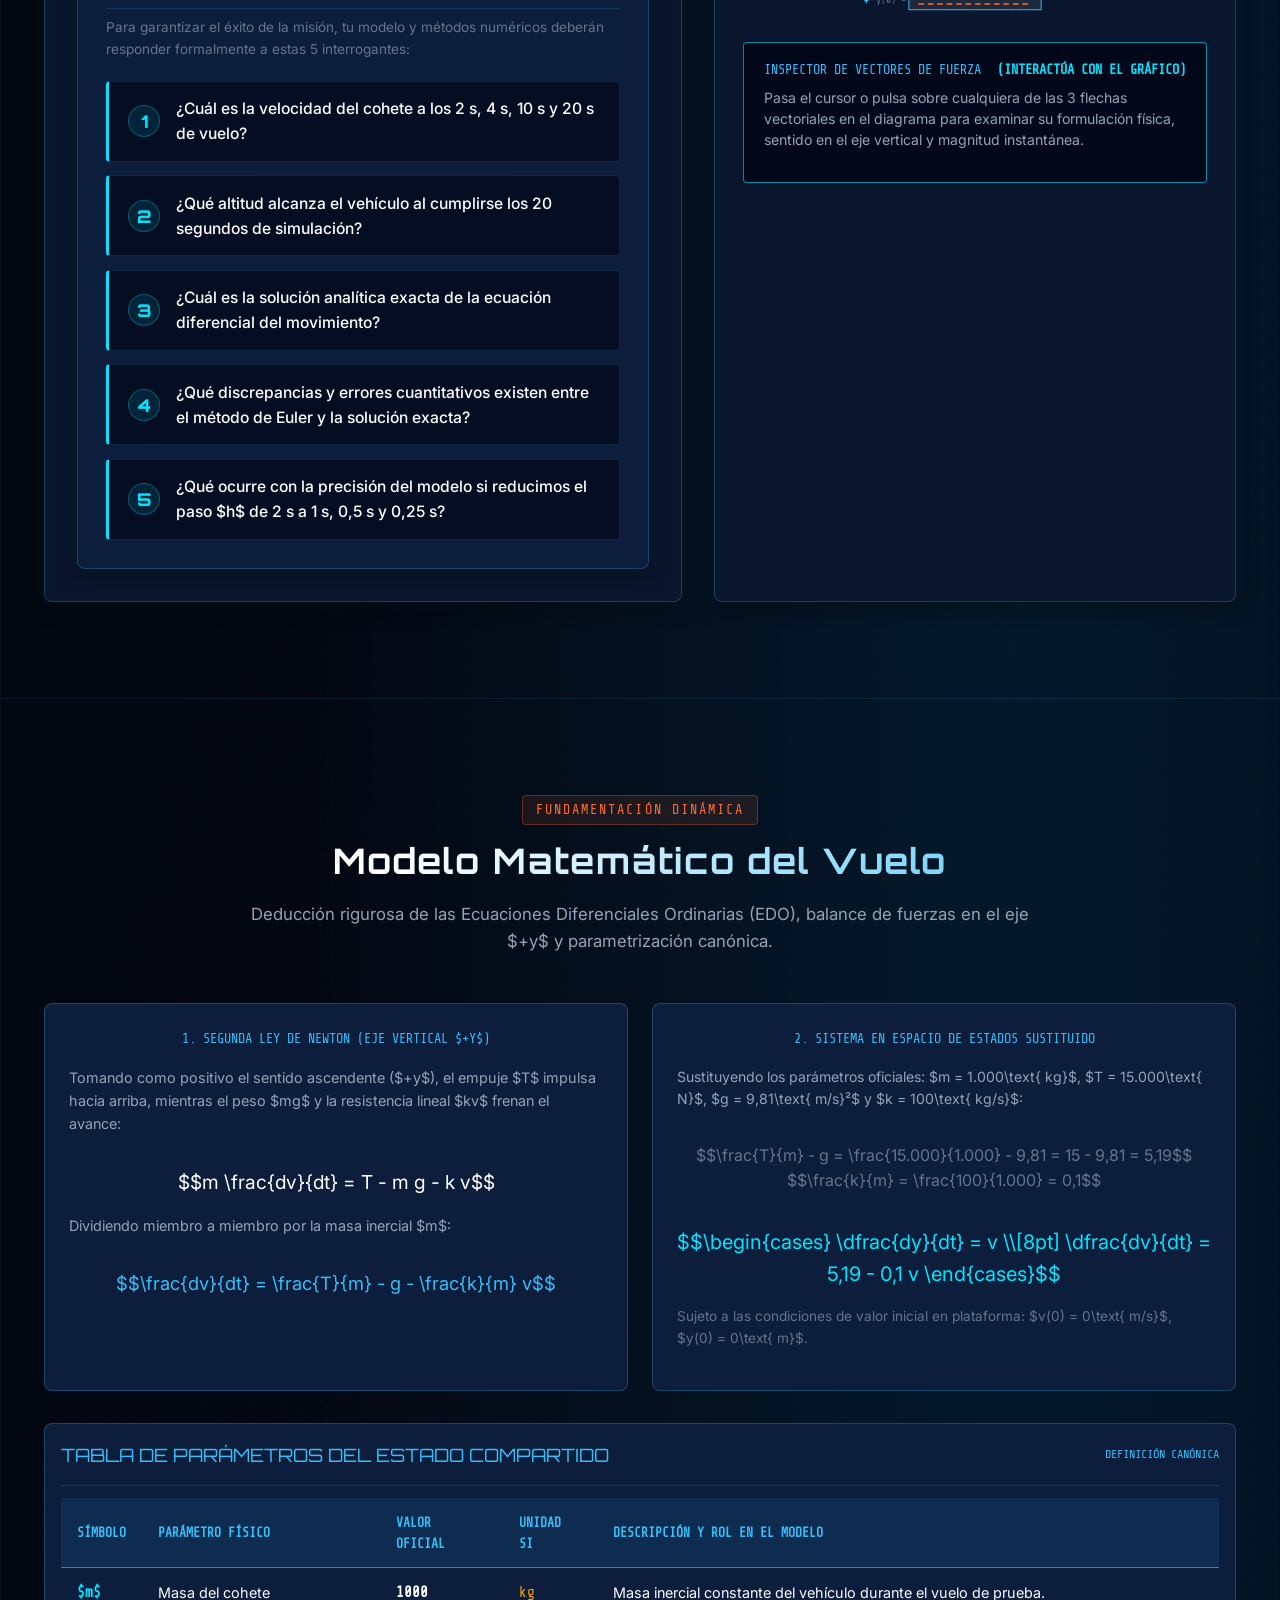
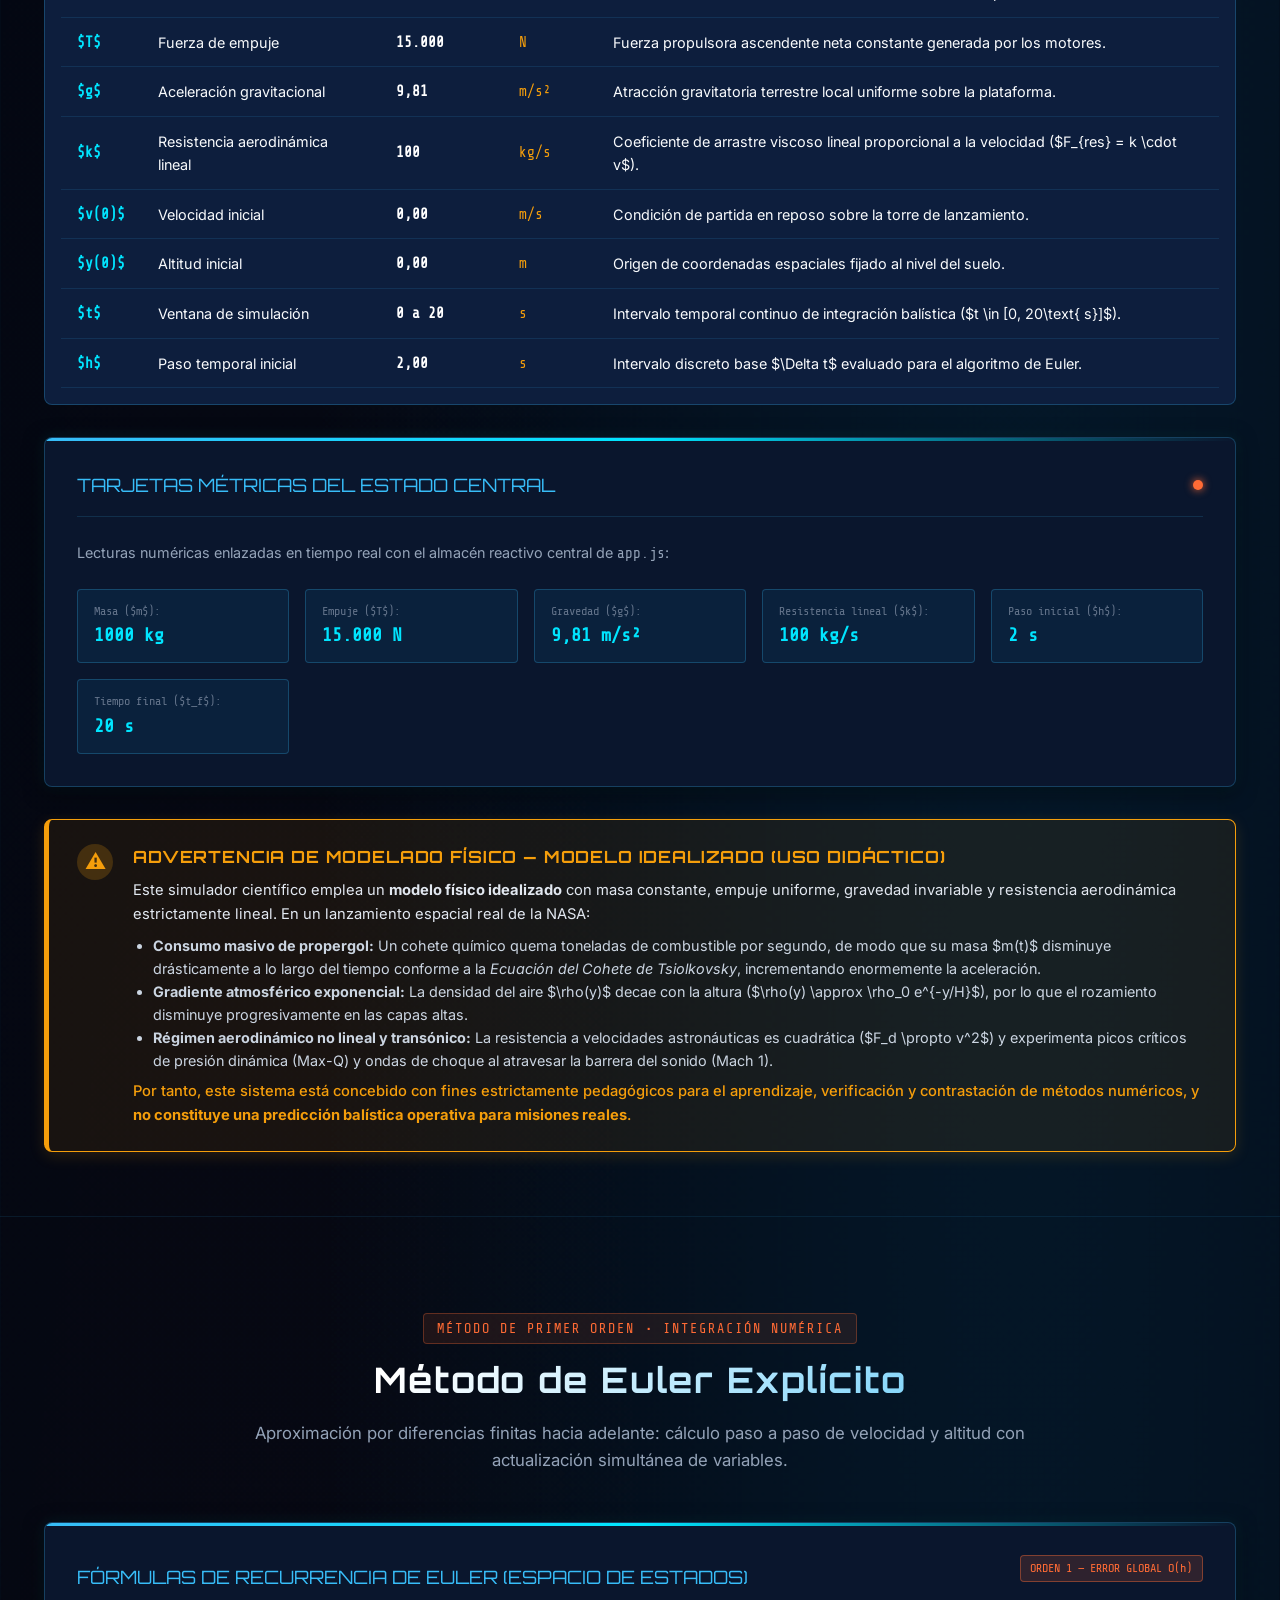
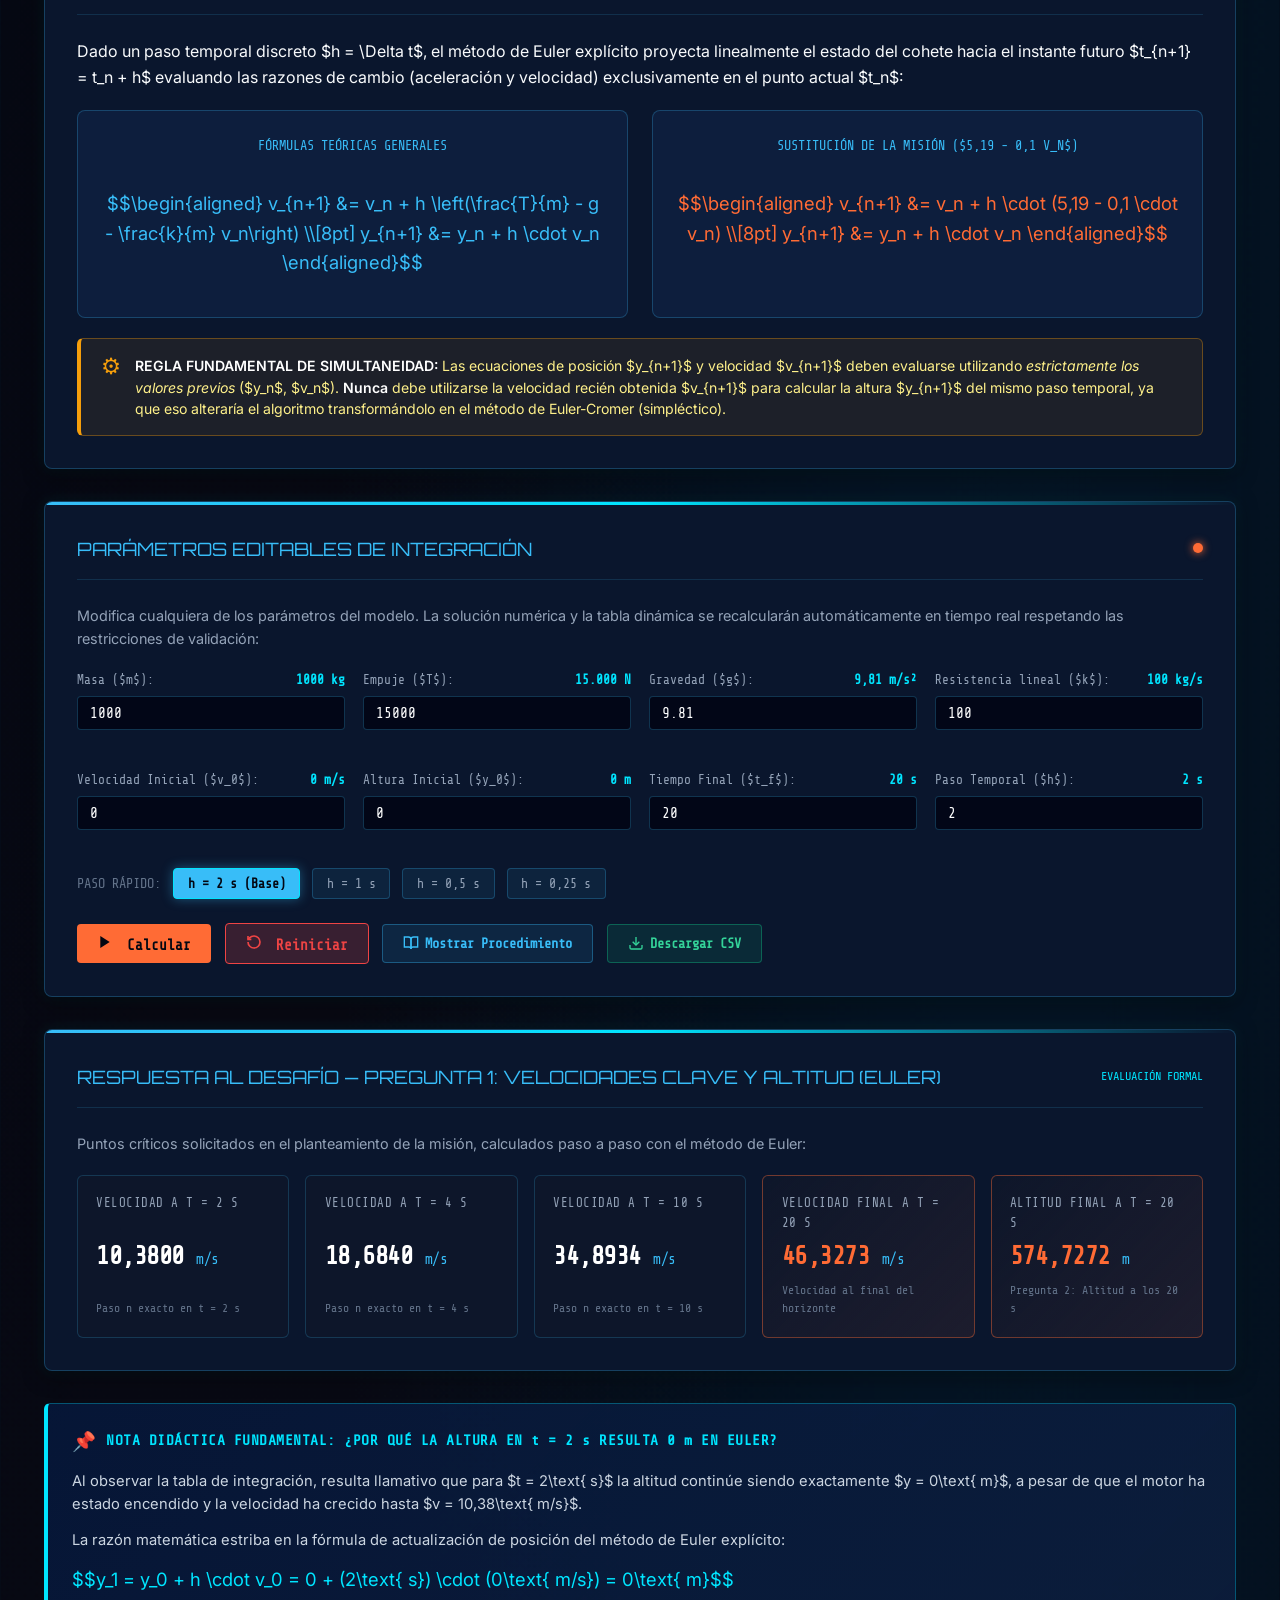
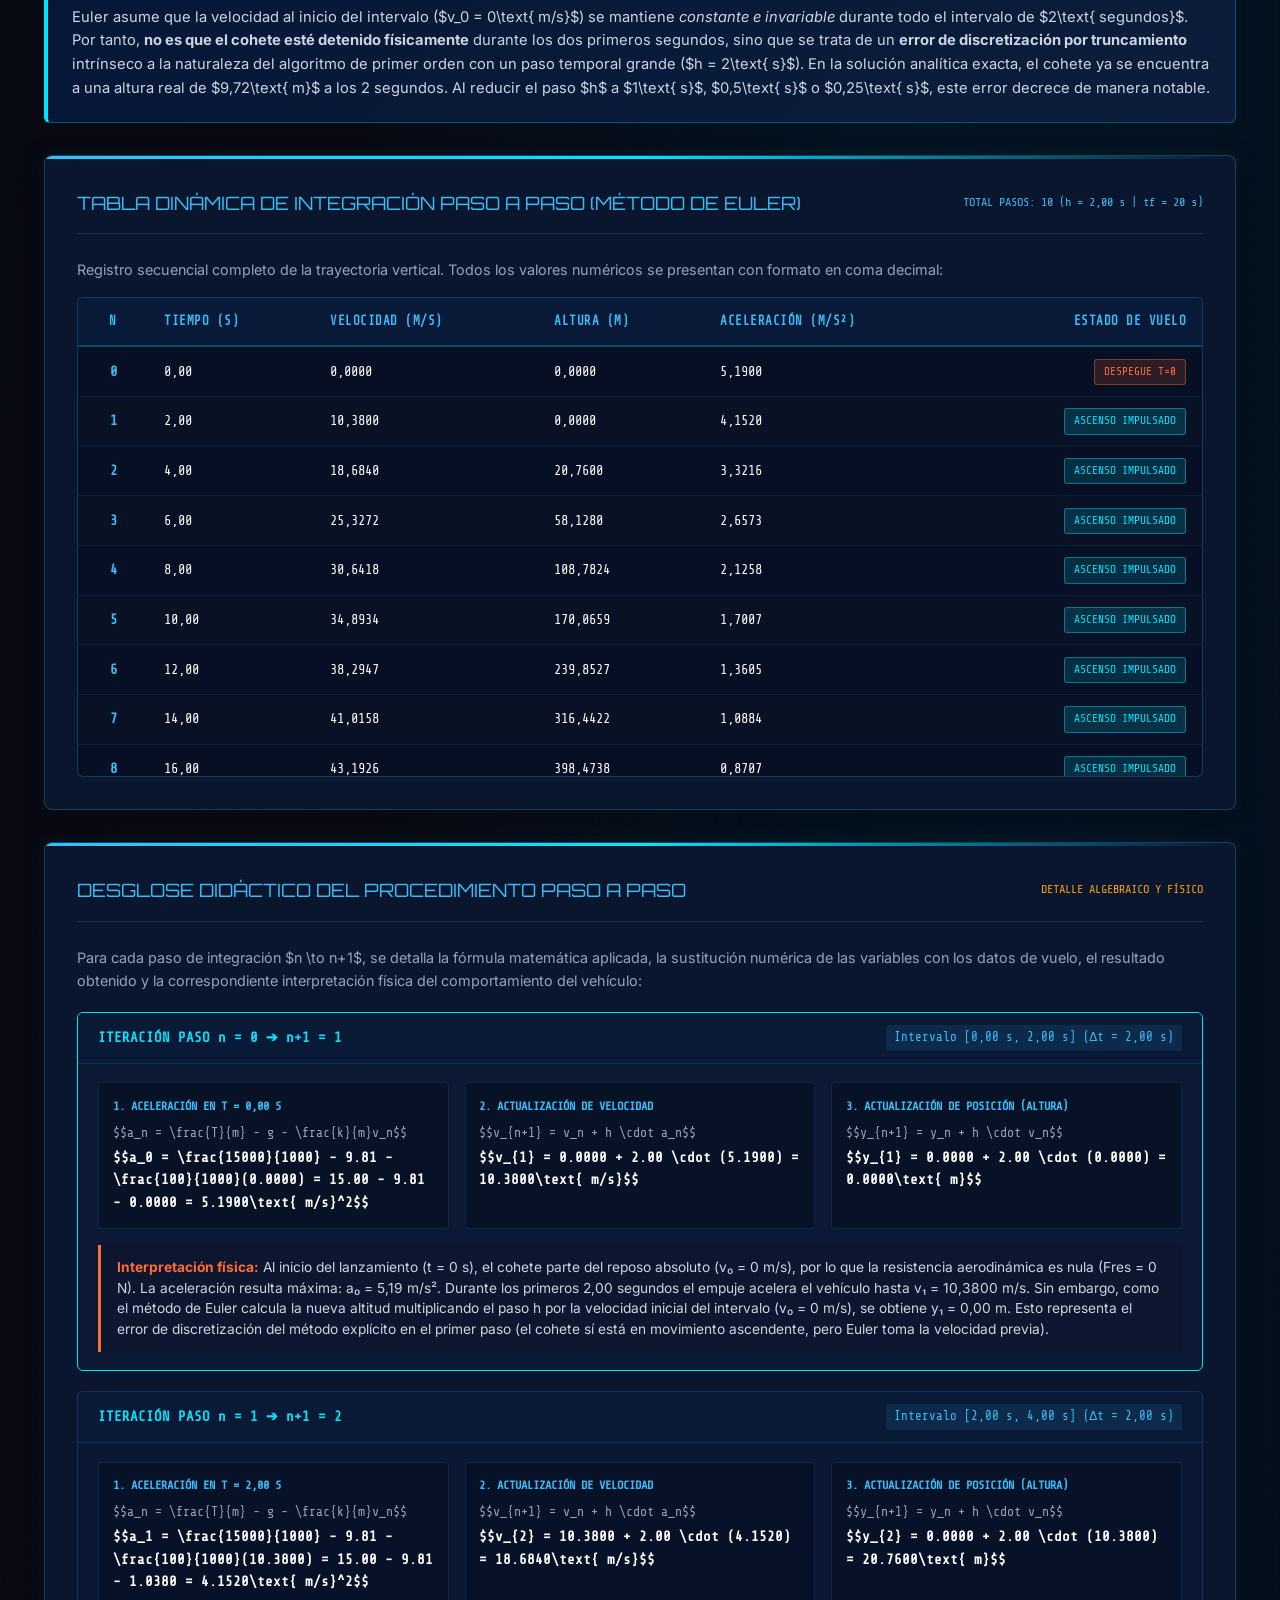
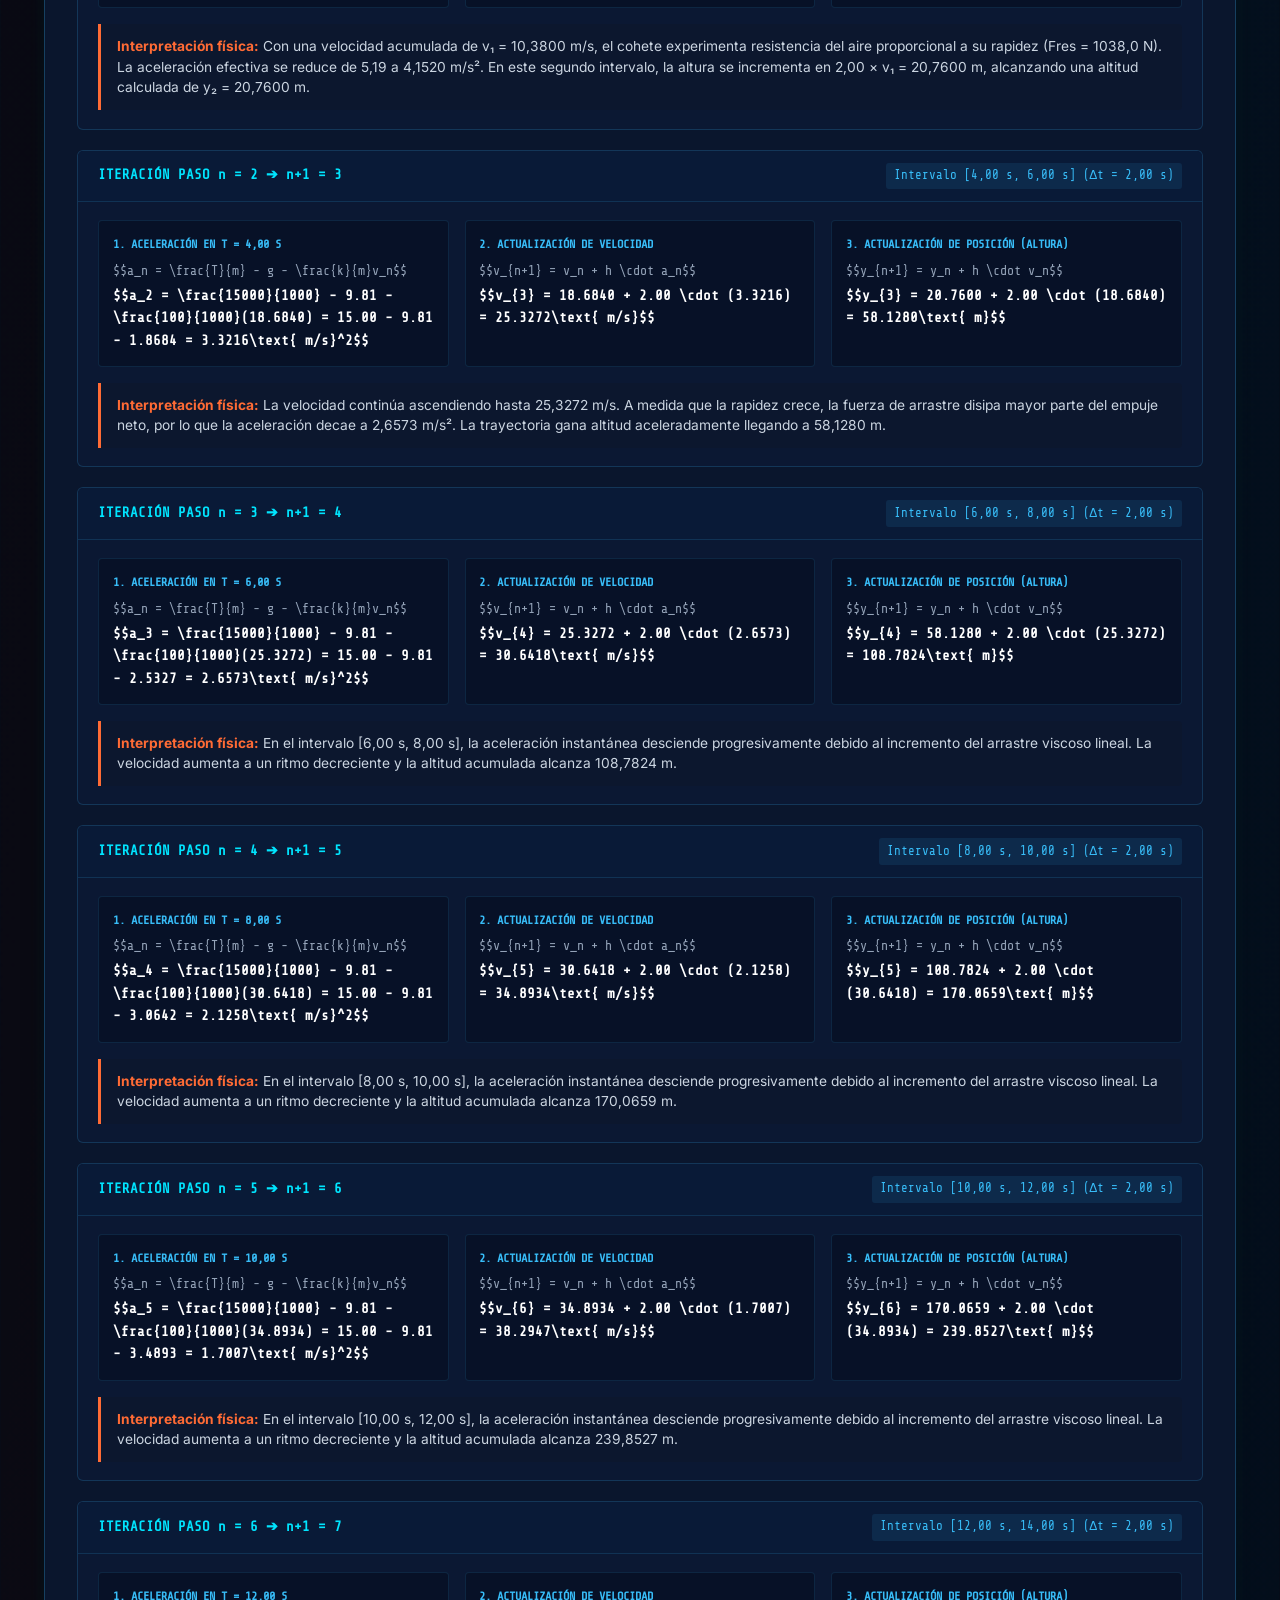
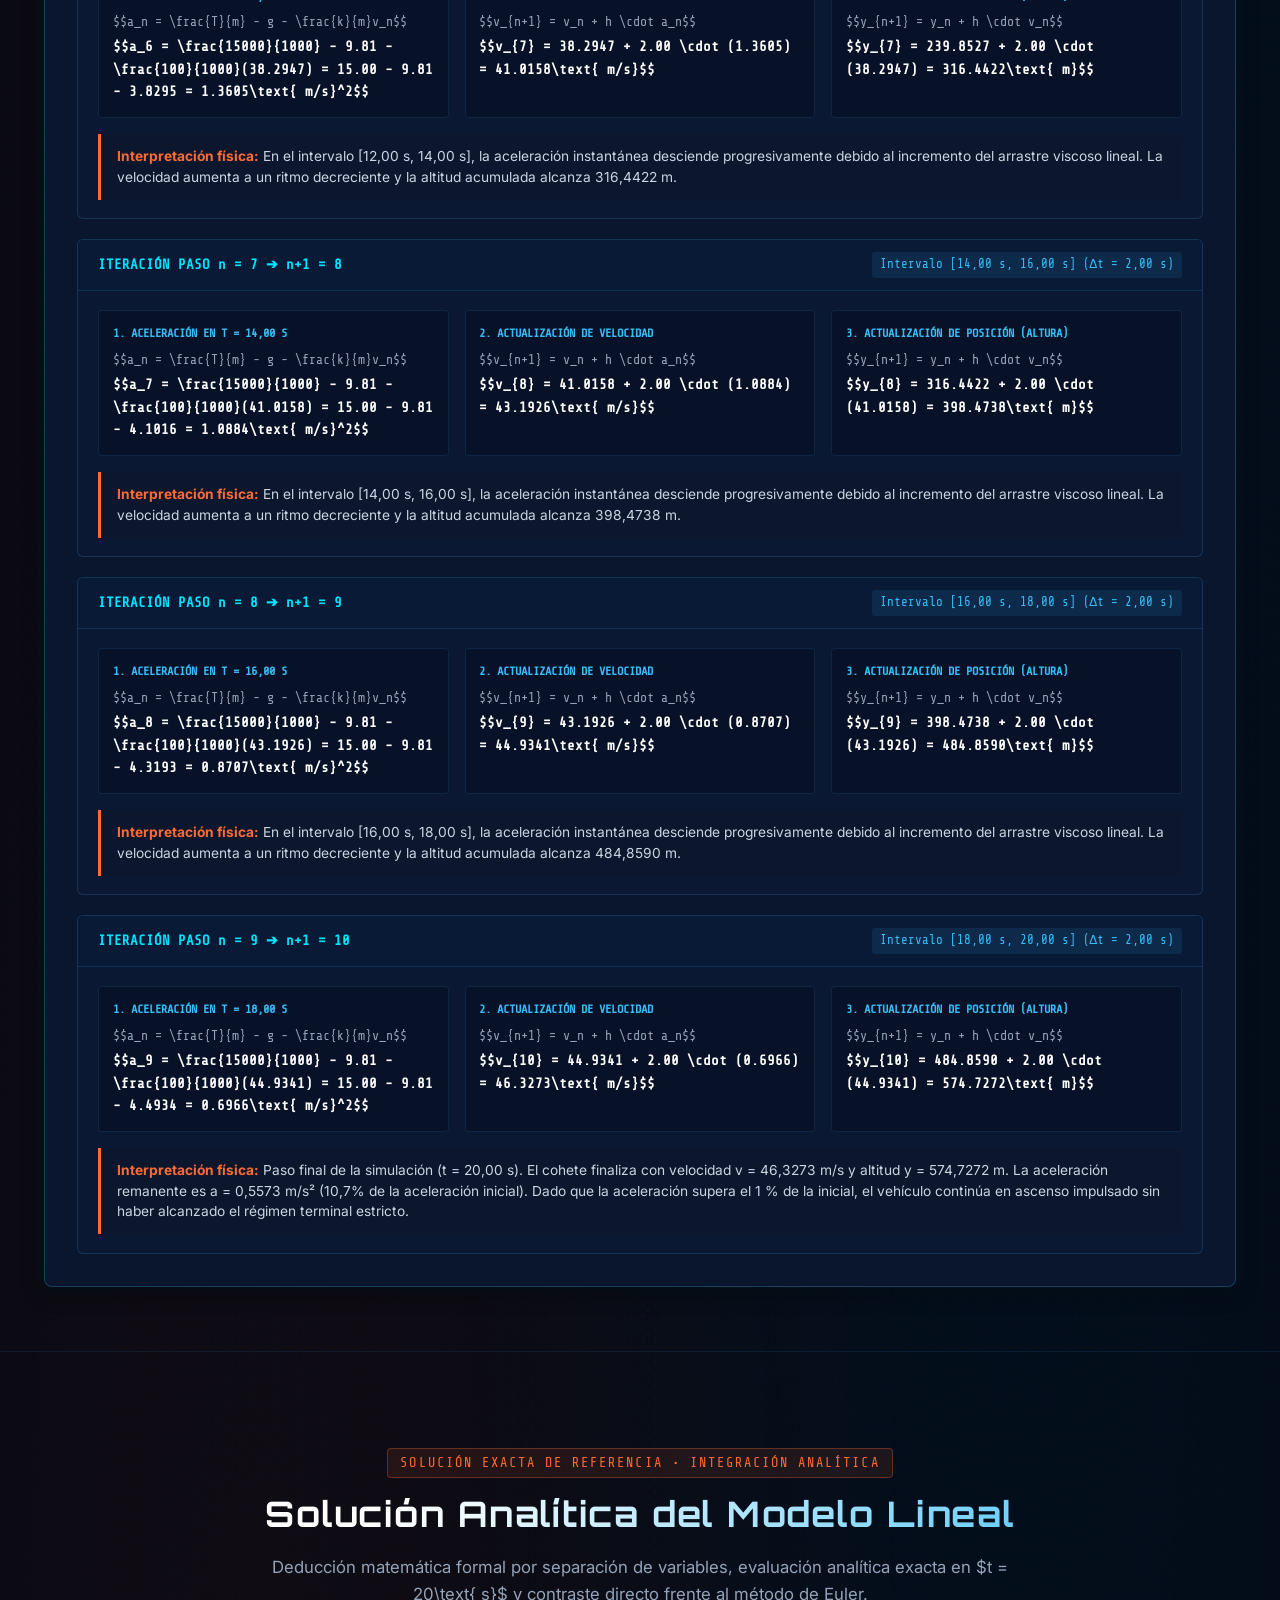
==== commit fe0170af: "feat: métodos de Heun y RK4 con tabla comparativa y selector de método" ====
--- a/index.html
+++ b/index.html
@@ -1561,49 +1561,243 @@
   <section id="heun-rk4" class="section-wrapper">
     <div class="container">
       <div class="section-header">
-        <span class="section-tag">Métodos de Orden Superior</span>
+        <span class="section-tag">Métodos de Orden Superior • Integración en Espacio de Estados</span>
         <h2 class="section-title">Métodos de Heun y Runge-Kutta 4 (RK4)</h2>
         <p class="section-subtitle">
-          Técnicas avanzadas de integración con múltiples muestras de pendiente para maximizar la exactitud en el ascenso.
-        </p>
-      </div>
-
-      <div class="method-comparison-grid">
-        <!-- Método de Euler -->
-        <div class="method-card">
-          <span class="method-order-badge badge-euler">EULER — ORDEN 1</span>
-          <h3 style="margin-bottom: 0.5rem; color: var(--text-highlight);">1 Pendiente</h3>
-          <p style="font-size: 0.85rem; color: var(--text-muted); flex: 1;">
-            Toma la tangente en $t_n$. Rápido pero acumula error acumulativo $O(h)$.
-          </p>
-          <div class="mono" style="font-size: 0.8rem; color: var(--mission-orange);">Error: $O(h)$</div>
-        </div>
-
-        <!-- Método de Heun -->
-        <div class="method-card">
-          <span class="method-order-badge badge-heun">HEUN — ORDEN 2</span>
-          <h3 style="margin-bottom: 0.5rem; color: var(--text-highlight);">Predictor-Corrector</h3>
-          <p style="font-size: 0.85rem; color: var(--text-muted); flex: 1;">
-            Promedia la pendiente al inicio y una predicción al final del intervalo.
-          </p>
-          <div class="mono" style="font-size: 0.8rem; color: var(--mission-amber);">Error: $O(h^2)$</div>
-        </div>
-
-        <!-- Método RK4 -->
-        <div class="method-card">
-          <span class="method-order-badge badge-rk4">RK4 — ORDEN 4</span>
-          <h3 style="margin-bottom: 0.5rem; color: var(--text-highlight);">4 Pendientes Ponderadas</h3>
-          <p style="font-size: 0.85rem; color: var(--text-muted); flex: 1;">
-            Muestreo óptimo al inicio, dos en el punto medio y uno al final del paso.
-          </p>
-          <div class="mono" style="font-size: 0.8rem; color: var(--terminal-green);">Error: $O(h^4)$</div>
-        </div>
-      </div>
-
-      <!-- Contenedor preparado para las fórmulas y tablas de Heun y RK4 -->
-      <div id="heun-rk4-container" class="code-container-stub" style="margin-top: 1.5rem;">
-        // Contenedor preparado: Enlace con las salidas numéricas de solveHeun y solveRK4 en numerical-methods.js
-      </div>
+          Ampliación del sistema diferencial con el vector de estado $X = [y, v]^T$, manteniendo a Euler como método base y contrastando con técnicas de predictor-corrector (orden 2) y cuatro pendientes ponderadas (orden 4).
+        </p>
+      </div>
+
+      <!-- Panel 1: Comparativa Teórica y Formulación en Espacio de Estados X = [y, v] -->
+      <div class="console-panel" style="margin-bottom: 2rem;">
+        <div class="panel-header-bar">
+          <span class="panel-title-text">SISTEMA EN ESPACIO DE ESTADOS: $X = [y, v]^T$ Y REGLAS DE RECURRENCIA</span>
+          <span class="method-order-badge badge-rk4">VECTOR X = [y, v]</span>
+        </div>
+
+        <p style="font-size: 0.92rem; color: var(--text-muted); margin-bottom: 1.25rem;">
+          El movimiento vertical acopla dos ecuaciones diferenciales de primer orden: $y' = v$ y $v' = \frac{T}{m} - g - \frac{k}{m}v$. Definiendo el vector de estado $X = \begin{bmatrix} y \\ v \end{bmatrix}$ y la función vectorial de pendientes $F(t, X) = \begin{bmatrix} v \\ \frac{T}{m} - g - \frac{k}{m}v \end{bmatrix}$, los tres métodos numéricos operan con los mismos parámetros físicos y el mismo paso $h$:
+        </p>
+
+        <div class="method-comparison-grid">
+          <!-- Método de Euler -->
+          <div class="method-card">
+            <span class="method-order-badge badge-euler">1. EULER (ORDEN 1)</span>
+            <h3 style="margin-bottom: 0.5rem; color: var(--text-highlight);">1 Pendiente Inicial</h3>
+            <p style="font-size: 0.85rem; color: var(--text-muted); margin-bottom: 0.75rem;">
+              Proyecta linealmente evaluando la razón de cambio solo al inicio del intervalo $t_n$:
+            </p>
+            <div class="equation-render" style="color: var(--sky-blue); font-size: 0.95rem; margin-bottom: 0.5rem;">
+              $$X_{n+1} = X_n + h \cdot F(t_n, X_n)$$
+            </div>
+            <div class="mono" style="font-size: 0.8rem; color: var(--mission-orange);">Error Global: $O(h)$</div>
+          </div>
+
+          <!-- Método de Heun -->
+          <div class="method-card">
+            <span class="method-order-badge badge-heun">2. HEUN (ORDEN 2)</span>
+            <h3 style="margin-bottom: 0.5rem; color: var(--text-highlight);">Predictor-Corrector</h3>
+            <p style="font-size: 0.85rem; color: var(--text-muted); margin-bottom: 0.75rem;">
+              Predice con Euler al final del paso y corrige promediando ambas pendientes:
+            </p>
+            <div class="equation-render" style="color: var(--mission-amber); font-size: 0.88rem; margin-bottom: 0.5rem;">
+              $$\begin{aligned}
+                k_1 &= F(t_n, X_n) \\
+                X_{\text{pred}} &= X_n + h \cdot k_1 \\
+                k_2 &= F(t_n + h, X_{\text{pred}}) \\
+                X_{n+1} &= X_n + \frac{h}{2}(k_1 + k_2)
+              \end{aligned}$$
+            </div>
+            <div class="mono" style="font-size: 0.8rem; color: var(--mission-amber);">Error Global: $O(h^2)$</div>
+          </div>
+
+          <!-- Método RK4 -->
+          <div class="method-card">
+            <span class="method-order-badge badge-rk4">3. RK4 (ORDEN 4)</span>
+            <h3 style="margin-bottom: 0.5rem; color: var(--text-highlight);">4 Pendientes Ponderadas</h3>
+            <p style="font-size: 0.85rem; color: var(--text-muted); margin-bottom: 0.75rem;">
+              Cuadratura de Simpson generalizada: 1 al inicio, 2 al punto medio y 1 al final:
+            </p>
+            <div class="equation-render" style="color: #10b981; font-size: 0.85rem; margin-bottom: 0.5rem;">
+              $$\begin{aligned}
+                k_1 &= F(t_n, X_n) \\
+                k_2 &= F\left(t_n + \frac{h}{2}, X_n + \frac{h}{2}k_1\right) \\
+                k_3 &= F\left(t_n + \frac{h}{2}, X_n + \frac{h}{2}k_2\right) \\
+                k_4 &= F(t_n + h, X_n + h \cdot k_3) \\
+                X_{n+1} &= X_n + \frac{h}{6}(k_1 + 2k_2 + 2k_3 + k_4)
+              \end{aligned}$$
+            </div>
+            <div class="mono" style="font-size: 0.8rem; color: #10b981;">Error Global: $O(h^4)$</div>
+          </div>
+        </div>
+      </div>
+
+      <!-- Panel 2: Comprobación Canónica a los 2 Segundos (h = 2 s) -->
+      <div class="console-panel" style="margin-bottom: 2rem;">
+        <div class="panel-header-bar">
+          <span class="panel-title-text">COMPROBACIÓN CANÓNICA DE PRECISIÓN EN t = 2 s (PARÁMETROS ORIGINALES, h = 2 s)</span>
+          <span style="font-family: var(--font-mono); font-size: 0.75rem; color: var(--electric-blue);">VERIFICACIÓN MATEMÁTICA</span>
+        </div>
+
+        <p style="font-size: 0.9rem; color: var(--text-muted); margin-bottom: 1.25rem;">
+          Con las condiciones iniciales del desafío ($v(0) = 0$, $y(0) = 0$) y un paso temporal amplio ($h = 2\text{ s}$), se observa de forma contundente cómo los métodos de orden superior mitigan el error de discretización desde el primer intervalo:
+        </p>
+
+        <!-- Cuadrícula de 4 tarjetas de comprobación canónica en t = 2 s -->
+        <div class="canonical-test-grid">
+          <!-- Tarjeta Euler -->
+          <div class="canonical-test-card" style="border-left: 4px solid var(--sky-blue);">
+            <div class="canonical-card-header">
+              <span class="method-order-badge badge-euler">EULER (ORDEN 1)</span>
+              <span style="font-family: var(--font-mono); font-size: 0.75rem; color: #ef4444;">Error Alto</span>
+            </div>
+            <div class="canonical-card-body">
+              <div class="canonical-stat">
+                <span class="stat-lbl">Velocidad v(2 s):</span>
+                <span class="stat-val" id="t2-val-euler-v">10,3800 m/s</span>
+              </div>
+              <div class="canonical-stat">
+                <span class="stat-lbl">Altitud y(2 s):</span>
+                <span class="stat-val" id="t2-val-euler-y" style="color: #ef4444;">0,0000 m</span>
+              </div>
+              <div class="canonical-diff" id="t2-diff-euler">
+                Error en y: -9,7213 m (Euler asume v₀=0 en todo el intervalo)
+              </div>
+            </div>
+          </div>
+
+          <!-- Tarjeta Heun -->
+          <div class="canonical-test-card" style="border-left: 4px solid var(--mission-amber);">
+            <div class="canonical-card-header">
+              <span class="method-order-badge badge-heun">HEUN (ORDEN 2)</span>
+              <span style="font-family: var(--font-mono); font-size: 0.75rem; color: var(--mission-amber);">Predictor-Corrector</span>
+            </div>
+            <div class="canonical-card-body">
+              <div class="canonical-stat">
+                <span class="stat-lbl">Velocidad v(2 s):</span>
+                <span class="stat-val" id="t2-val-heun-v" style="color: var(--mission-amber);">9,3420 m/s</span>
+              </div>
+              <div class="canonical-stat">
+                <span class="stat-lbl">Altitud y(2 s):</span>
+                <span class="stat-val" id="t2-val-heun-y" style="color: var(--mission-amber);">10,3800 m</span>
+              </div>
+              <div class="canonical-diff" id="t2-diff-heun">
+                v(2) = 9,3420 m/s y y(2) = 10,3800 m (Promedio de 2 pendientes)
+              </div>
+            </div>
+          </div>
+
+          <!-- Tarjeta RK4 -->
+          <div class="canonical-test-card" style="border-left: 4px solid #10b981;">
+            <div class="canonical-card-header">
+              <span class="method-order-badge badge-rk4">RK4 (ORDEN 4)</span>
+              <span style="font-family: var(--font-mono); font-size: 0.75rem; color: #10b981;">Máxima Precisión</span>
+            </div>
+            <div class="canonical-card-body">
+              <div class="canonical-stat">
+                <span class="stat-lbl">Velocidad v(2 s):</span>
+                <span class="stat-val" id="t2-val-rk4-v" style="color: #10b981;">9,4077 m/s</span>
+              </div>
+              <div class="canonical-stat">
+                <span class="stat-lbl">Altitud y(2 s):</span>
+                <span class="stat-val" id="t2-val-rk4-y" style="color: #10b981;">9,7226 m</span>
+              </div>
+              <div class="canonical-diff" id="t2-diff-rk4">
+                v(2) ≈ 9,4076 m/s (Discrepancia menor a 0,0002 m/s frente a la exacta)
+              </div>
+            </div>
+          </div>
+
+          <!-- Tarjeta Exacta -->
+          <div class="canonical-test-card" style="border-left: 4px solid var(--mission-orange);">
+            <div class="canonical-card-header">
+              <span class="method-order-badge" style="background: rgba(255, 107, 53, 0.2); color: var(--mission-orange); border-color: rgba(255, 107, 53, 0.5);">EXACTA (REFERENCIA)</span>
+              <span style="font-family: var(--font-mono); font-size: 0.75rem; color: var(--mission-orange);">Solución Analítica</span>
+            </div>
+            <div class="canonical-card-body">
+              <div class="canonical-stat">
+                <span class="stat-lbl">Velocidad v(2 s):</span>
+                <span class="stat-val" id="t2-val-exact-v" style="color: var(--mission-orange);">9,4079 m/s</span>
+              </div>
+              <div class="canonical-stat">
+                <span class="stat-lbl">Altitud y(2 s):</span>
+                <span class="stat-val" id="t2-val-exact-y" style="color: var(--mission-orange);">9,7213 m</span>
+              </div>
+              <div class="canonical-diff">
+                v(2) = 51,9(1 - e^{-0,2}) ≈ 9,4079 m/s ; y(2) ≈ 9,7213 m
+              </div>
+            </div>
+          </div>
+        </div>
+
+        <!-- Llamado pedagógico destacado -->
+        <div class="pedagogical-callout-box" style="margin-top: 1.5rem;">
+          <div class="callout-badge-header">
+            <span class="callout-icon">💡</span>
+            <span class="callout-title">LECCIÓN DE CONTROL DE VUELO: ¿POR QUÉ HEUN Y RK4 SON TAN SUPERIORES?</span>
+          </div>
+          <div class="callout-body-text">
+            <p>
+              La comprobación cuantitativa a los 2 segundos corrobora la regla de oro del cálculo numérico: <strong>Heun y RK4 quedan incomparablemente más cerca de la solución analítica que Euler</strong>. Mientras que Euler produce una altitud irreal de $0\text{ m}$ por asumir velocidad nula en todo el paso, Heun ($10,38\text{ m}$) y RK4 ($9,72\text{ m}$) muestrean la aceleración intermedia y proyectan la ganancia real de cota.
+            </p>
+            <p style="margin-top: 0.5rem;">
+              Para que esta convergencia se cumpla con exactitud, <strong>ambas variables del vector de estado $X = [y, v]^T$ deben actualizarse utilizando estrictamente los valores del paso anterior</strong>. Si se utilizara la velocidad recién corregida para calcular la posición dentro del mismo paso, el algoritmo se descalibraría violando el esquema formal de Runge-Kutta.
+            </p>
+          </div>
+        </div>
+      </div>
+
+      <!-- Panel 3: Selector de Método y Tabla Comparativa Completa -->
+      <div class="console-panel" style="margin-bottom: 2rem;">
+        <div class="panel-header-bar">
+          <span class="panel-title-text">TABLA COMPARATIVA MULTI-MÉTODO: TIEMPO | EULER (v, y) | HEUN (v, y) | RK4 (v, y) | ANALÍTICA (v, y)</span>
+          <span id="multi-method-table-step-info" style="font-family: var(--font-mono); font-size: 0.75rem; color: var(--sky-blue);">
+            PASO ACTIVO: h = 2,00 s
+          </span>
+        </div>
+
+        <p style="font-size: 0.9rem; color: var(--text-muted); margin-bottom: 1rem;">
+          Usa los botones para alternar la visualización entre métodos individuales o desplegar la comparativa integral completa:
+        </p>
+
+        <!-- Botonera selectora de método (Euler, Heun, RK4, Todos) -->
+        <div class="method-filter-bar">
+          <span style="font-family: var(--font-mono); font-size: 0.85rem; color: var(--text-dim); margin-right: 0.5rem;">SELECCIONAR VISTA:</span>
+          <button type="button" class="btn-method-tab" data-method="euler">Euler</button>
+          <button type="button" class="btn-method-tab" data-method="heun">Heun</button>
+          <button type="button" class="btn-method-tab" data-method="rk4">RK4</button>
+          <button type="button" class="btn-method-tab active" data-method="all">Todos los Métodos</button>
+        </div>
+
+        <!-- Tabla comparativa responsiva -->
+        <div class="table-responsive-wrapper">
+          <table class="nasa-dynamic-table filter-all" id="multi-method-comparison-table">
+            <thead>
+              <tr>
+                <th rowspan="2" style="vertical-align: middle; width: 75px; text-align: center;">Tiempo (s)</th>
+                <th colspan="2" class="th-method-group col-euler" style="text-align: center; color: var(--sky-blue); border-bottom: 1px solid rgba(56, 189, 248, 0.3);">Euler</th>
+                <th colspan="2" class="th-method-group col-heun" style="text-align: center; color: var(--mission-amber); border-bottom: 1px solid rgba(245, 158, 11, 0.3);">Heun</th>
+                <th colspan="2" class="th-method-group col-rk4" style="text-align: center; color: #10b981; border-bottom: 1px solid rgba(16, 185, 129, 0.3);">RK4</th>
+                <th colspan="2" class="th-method-group col-exact" style="text-align: center; color: var(--mission-orange); border-bottom: 1px solid rgba(255, 107, 53, 0.3);">Analítica Exacta</th>
+              </tr>
+              <tr>
+                <th class="col-euler" style="color: var(--sky-blue);">v (m/s)</th>
+                <th class="col-euler" style="color: var(--sky-blue);">y (m)</th>
+                <th class="col-heun" style="color: var(--mission-amber);">v (m/s)</th>
+                <th class="col-heun" style="color: var(--mission-amber);">y (m)</th>
+                <th class="col-rk4" style="color: #10b981);">v (m/s)</th>
+                <th class="col-rk4" style="color: #10b981);">y (m)</th>
+                <th class="col-exact" style="color: var(--mission-orange);">v (m/s)</th>
+                <th class="col-exact" style="color: var(--mission-orange);">y (m)</th>
+              </tr>
+            </thead>
+            <tbody id="multi-method-table-body">
+              <!-- Inyectado dinámicamente por app.js -->
+            </tbody>
+          </table>
+        </div>
+      </div>
+
     </div>
   </section>
 
--- a/css/styles.css
+++ b/css/styles.css
@@ -2344,6 +2344,136 @@
 }
 
 /* --------------------------------------------------------------------------
+   15.4 ESTILOS DE LA SECCIÓN 8: MÉTODOS DE HEUN Y RUNGE-KUTTA (RK4)
+   -------------------------------------------------------------------------- */
+.canonical-test-grid {
+  display: grid;
+  grid-template-columns: repeat(auto-fit, minmax(230px, 1fr));
+  gap: 1.15rem;
+  margin-top: 1rem;
+}
+
+.canonical-test-card {
+  background: rgba(13, 27, 56, 0.6);
+  border: 1px solid rgba(56, 189, 248, 0.2);
+  border-radius: 6px;
+  padding: 1.1rem 1.25rem;
+  display: flex;
+  flex-direction: column;
+  gap: 0.5rem;
+  transition: all 0.25s ease;
+}
+
+.canonical-test-card:hover {
+  transform: translateY(-2px);
+  border-color: rgba(56, 189, 248, 0.4);
+}
+
+.canonical-card-header {
+  display: flex;
+  justify-content: space-between;
+  align-items: center;
+  border-bottom: 1px solid rgba(56, 189, 248, 0.12);
+  padding-bottom: 0.45rem;
+}
+
+.canonical-card-body {
+  display: flex;
+  flex-direction: column;
+  gap: 0.4rem;
+  margin-top: 0.25rem;
+}
+
+.canonical-stat {
+  display: flex;
+  justify-content: space-between;
+  align-items: center;
+  font-size: 0.88rem;
+}
+
+.stat-lbl {
+  color: var(--text-dim);
+  font-size: 0.82rem;
+}
+
+.stat-val {
+  font-family: var(--font-mono);
+  font-weight: 700;
+  color: #fff;
+}
+
+.canonical-diff {
+  font-size: 0.76rem;
+  color: var(--text-muted);
+  font-family: var(--font-mono);
+  background: rgba(0, 0, 0, 0.3);
+  padding: 0.4rem 0.6rem;
+  border-radius: 4px;
+  margin-top: 0.35rem;
+  line-height: 1.35;
+}
+
+.method-filter-bar {
+  display: flex;
+  flex-wrap: wrap;
+  gap: 0.65rem;
+  align-items: center;
+  margin-bottom: 1.25rem;
+}
+
+.btn-method-tab {
+  font-family: var(--font-mono);
+  font-size: 0.82rem;
+  color: var(--text-muted);
+  background: rgba(56, 189, 248, 0.08);
+  border: 1px solid var(--border-console);
+  padding: 0.5rem 1.1rem;
+  border-radius: 4px;
+  cursor: pointer;
+  transition: all 0.2s ease;
+}
+
+.btn-method-tab:hover {
+  color: var(--electric-blue);
+  border-color: var(--electric-blue);
+  background: rgba(0, 229, 255, 0.1);
+}
+
+.btn-method-tab.active {
+  color: #030712;
+  background: var(--sky-blue);
+  border-color: var(--electric-blue);
+  font-weight: 700;
+  box-shadow: 0 0 10px rgba(56, 189, 248, 0.4);
+}
+
+#multi-method-comparison-table {
+  min-width: 820px;
+}
+
+/* Modos de filtro de columnas en la tabla multi-método */
+#multi-method-comparison-table.filter-euler .col-heun,
+#multi-method-comparison-table.filter-euler .col-rk4 {
+  display: none !important;
+}
+
+#multi-method-comparison-table.filter-heun .col-euler,
+#multi-method-comparison-table.filter-heun .col-rk4 {
+  display: none !important;
+}
+
+#multi-method-comparison-table.filter-rk4 .col-euler,
+#multi-method-comparison-table.filter-rk4 .col-heun {
+  display: none !important;
+}
+
+#multi-method-comparison-table.filter-euler,
+#multi-method-comparison-table.filter-heun,
+#multi-method-comparison-table.filter-rk4 {
+  min-width: 540px;
+}
+
+/* --------------------------------------------------------------------------
    16. RESPONSIVE DESIGN (DESKTOP, TABLET, MOBILE)
    -------------------------------------------------------------------------- */
 @media (max-width: 1080px) {
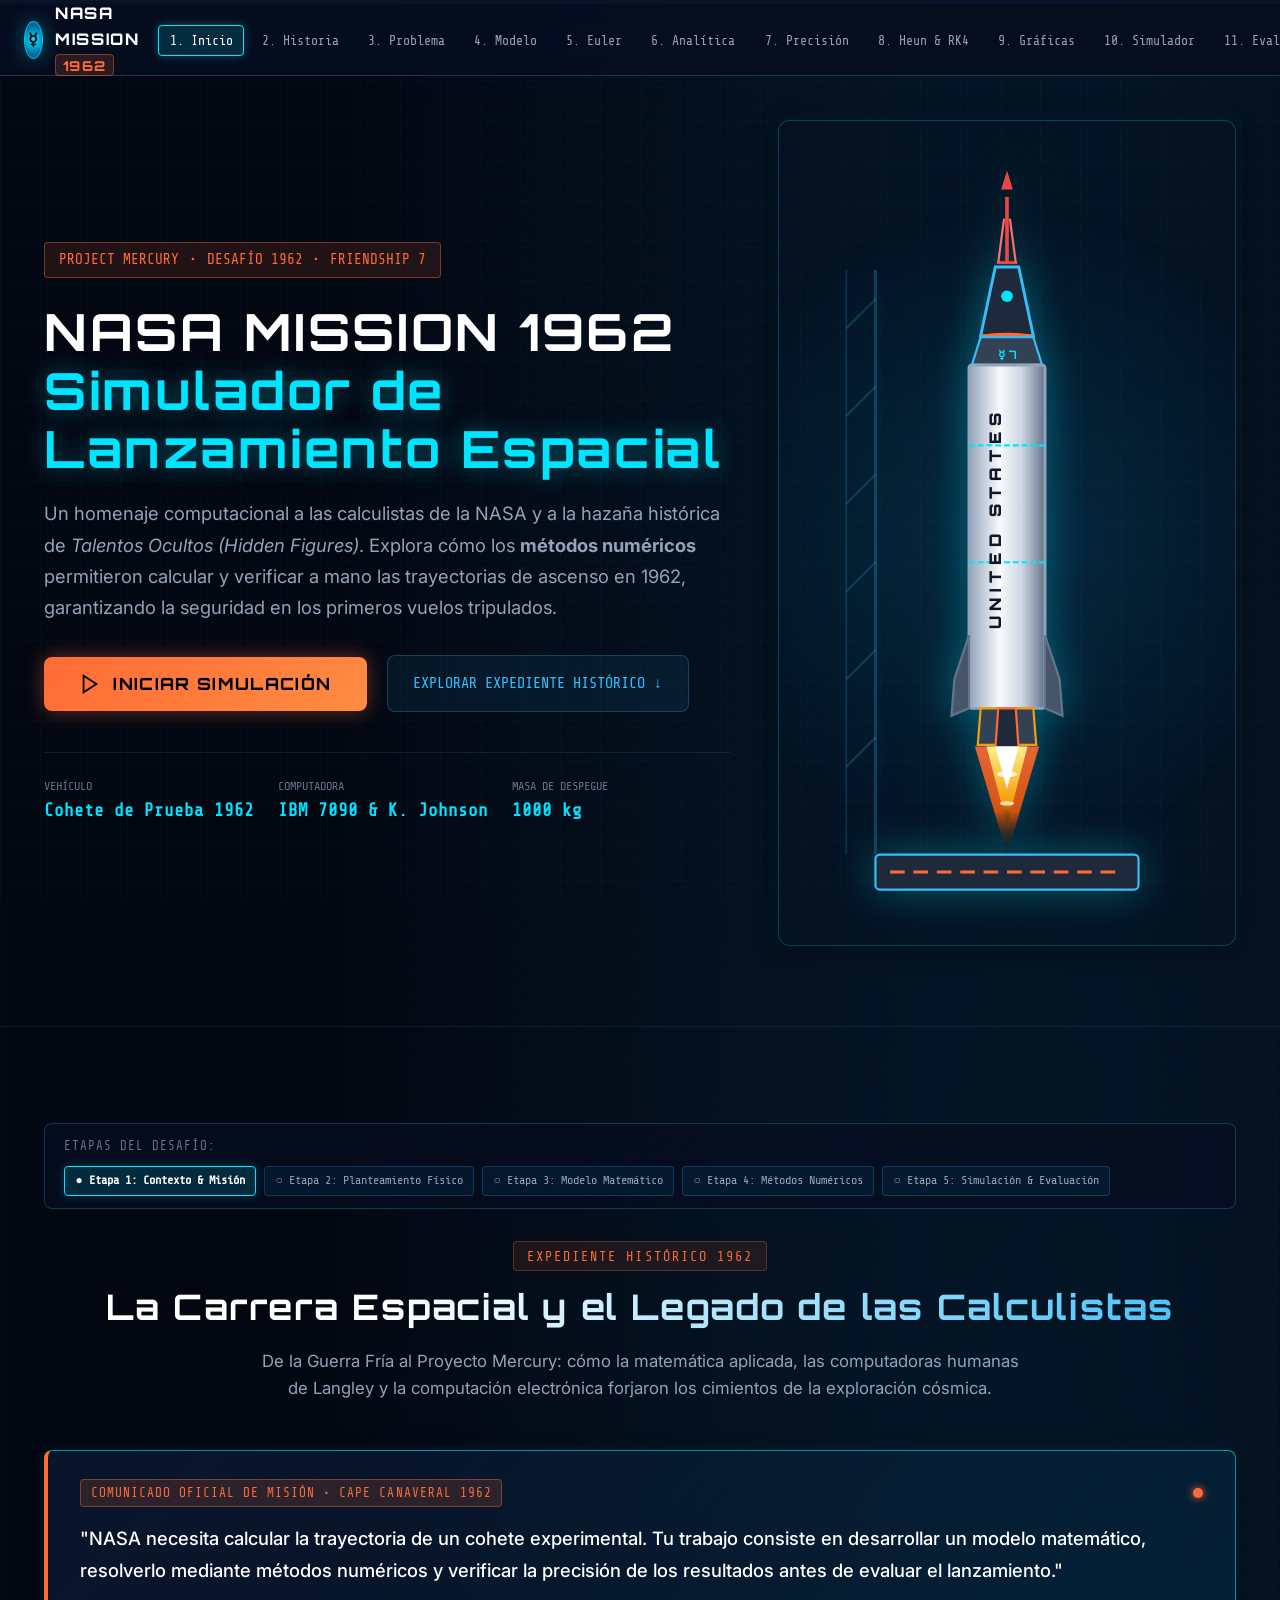
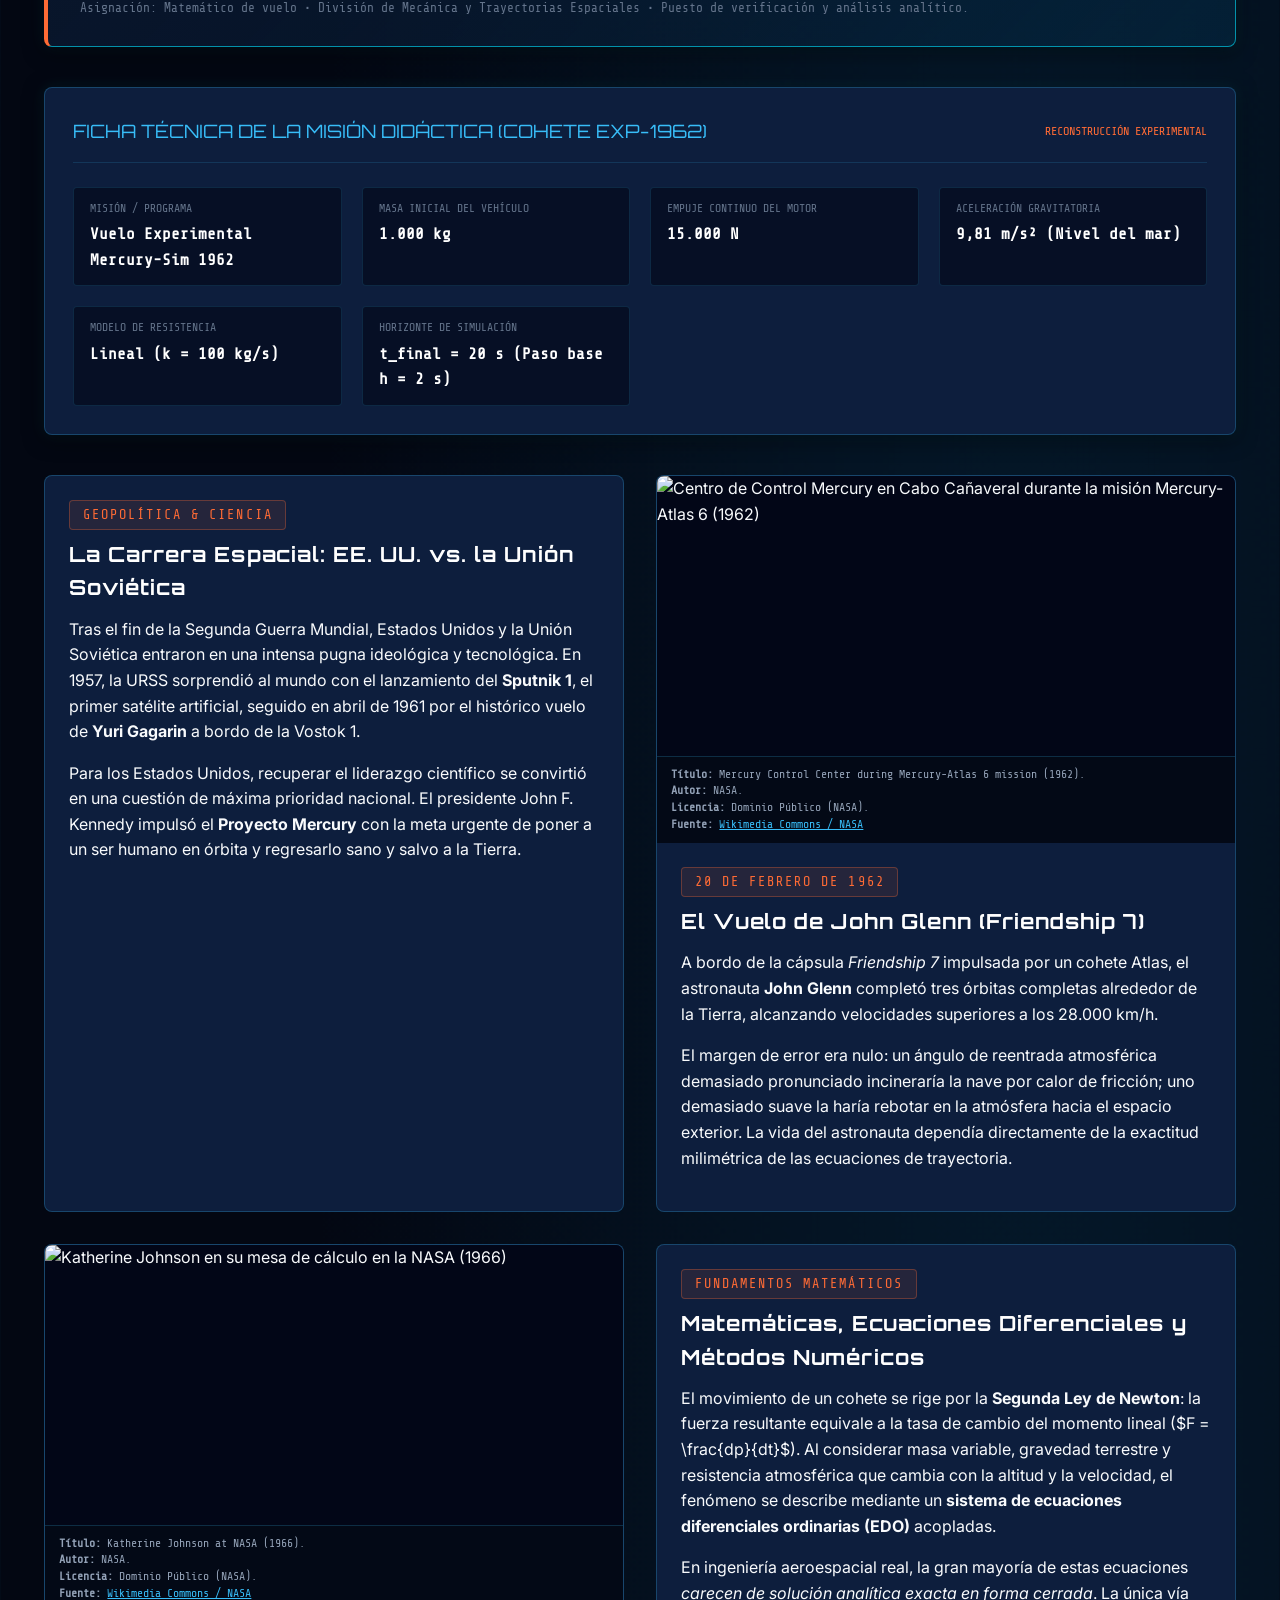
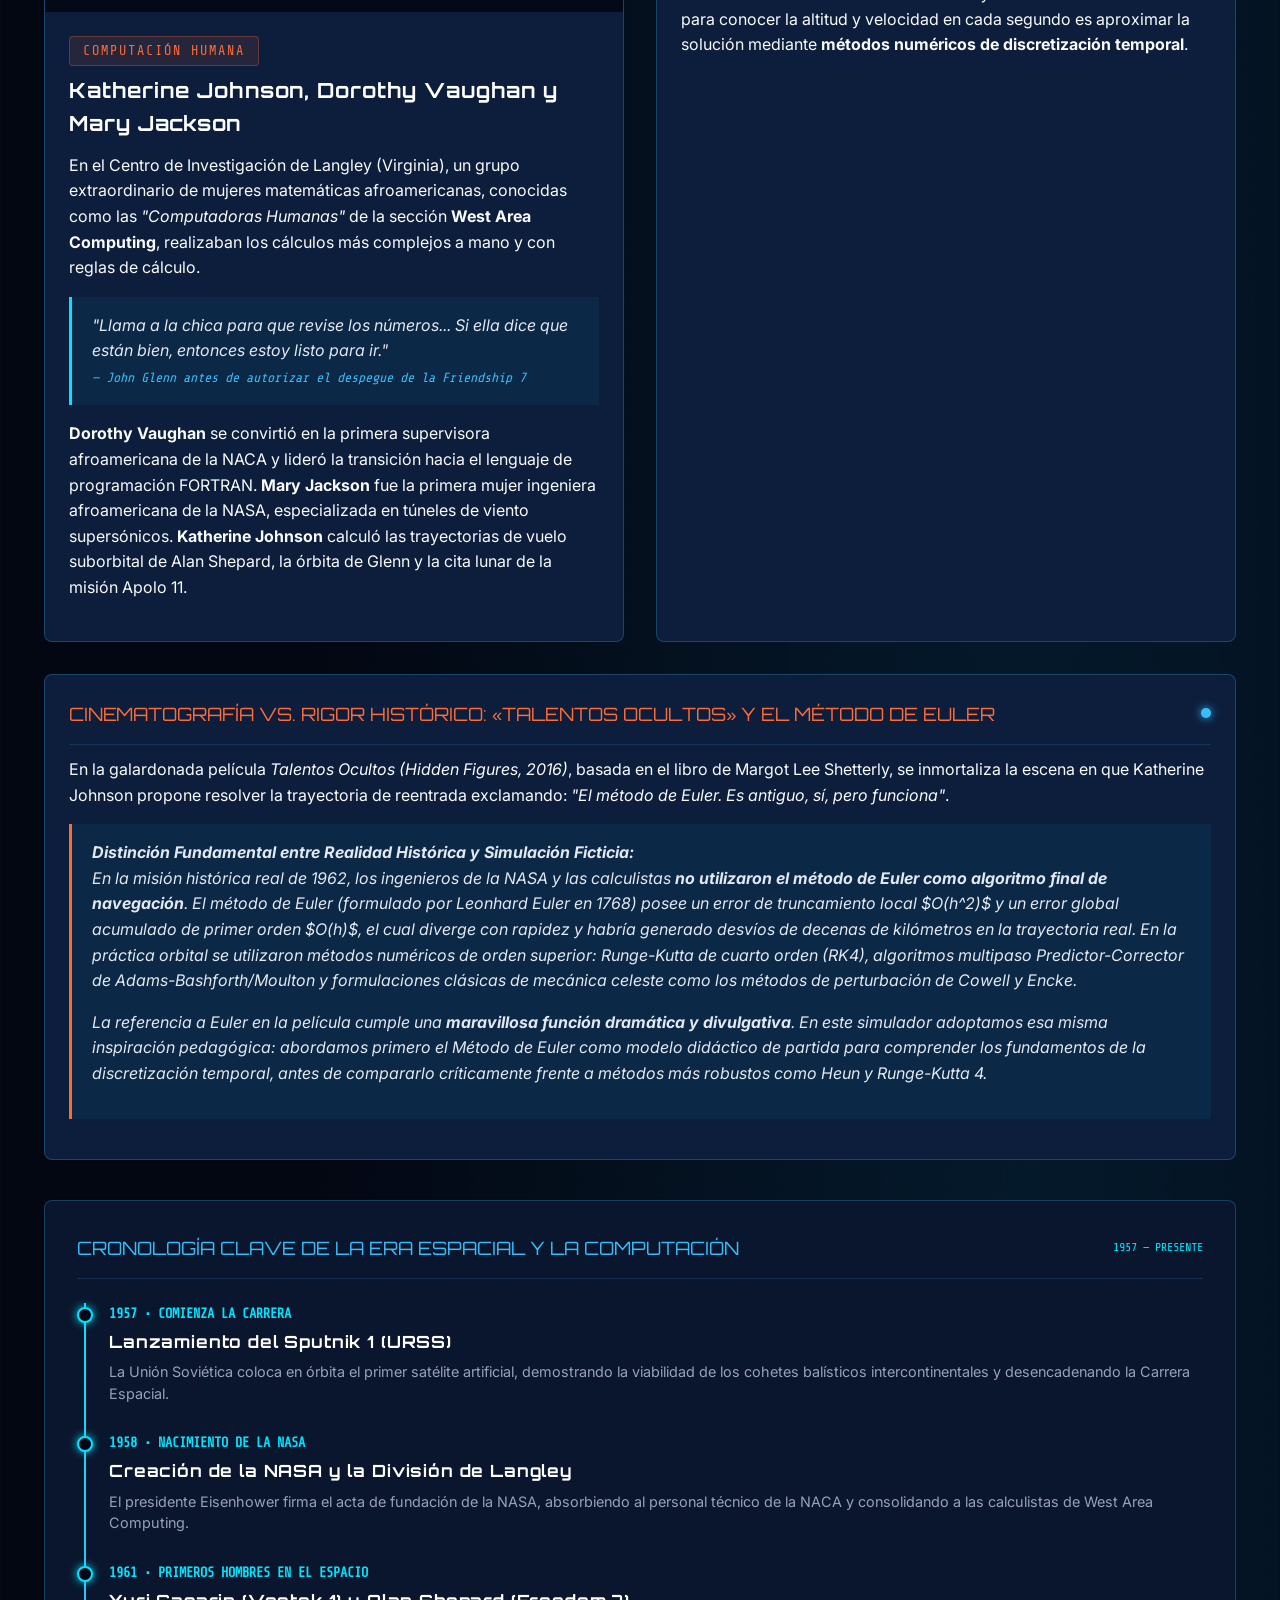
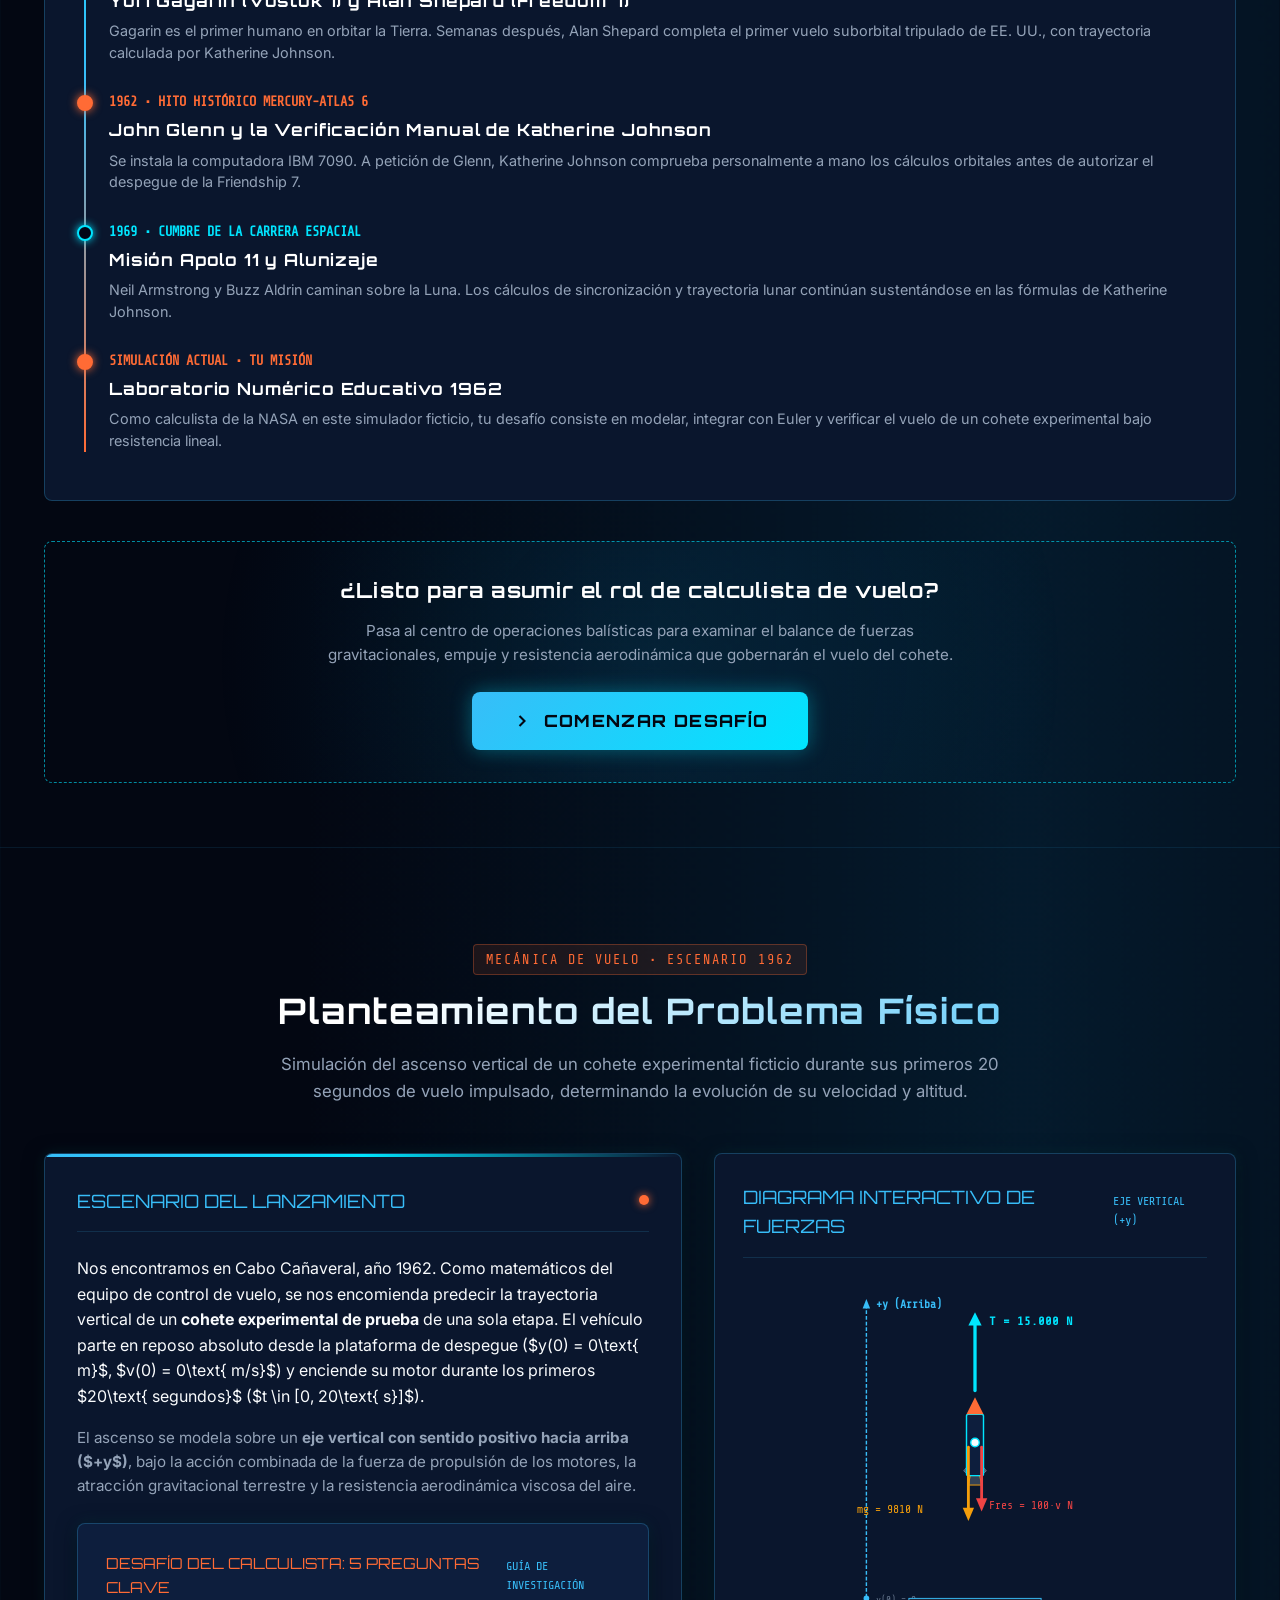
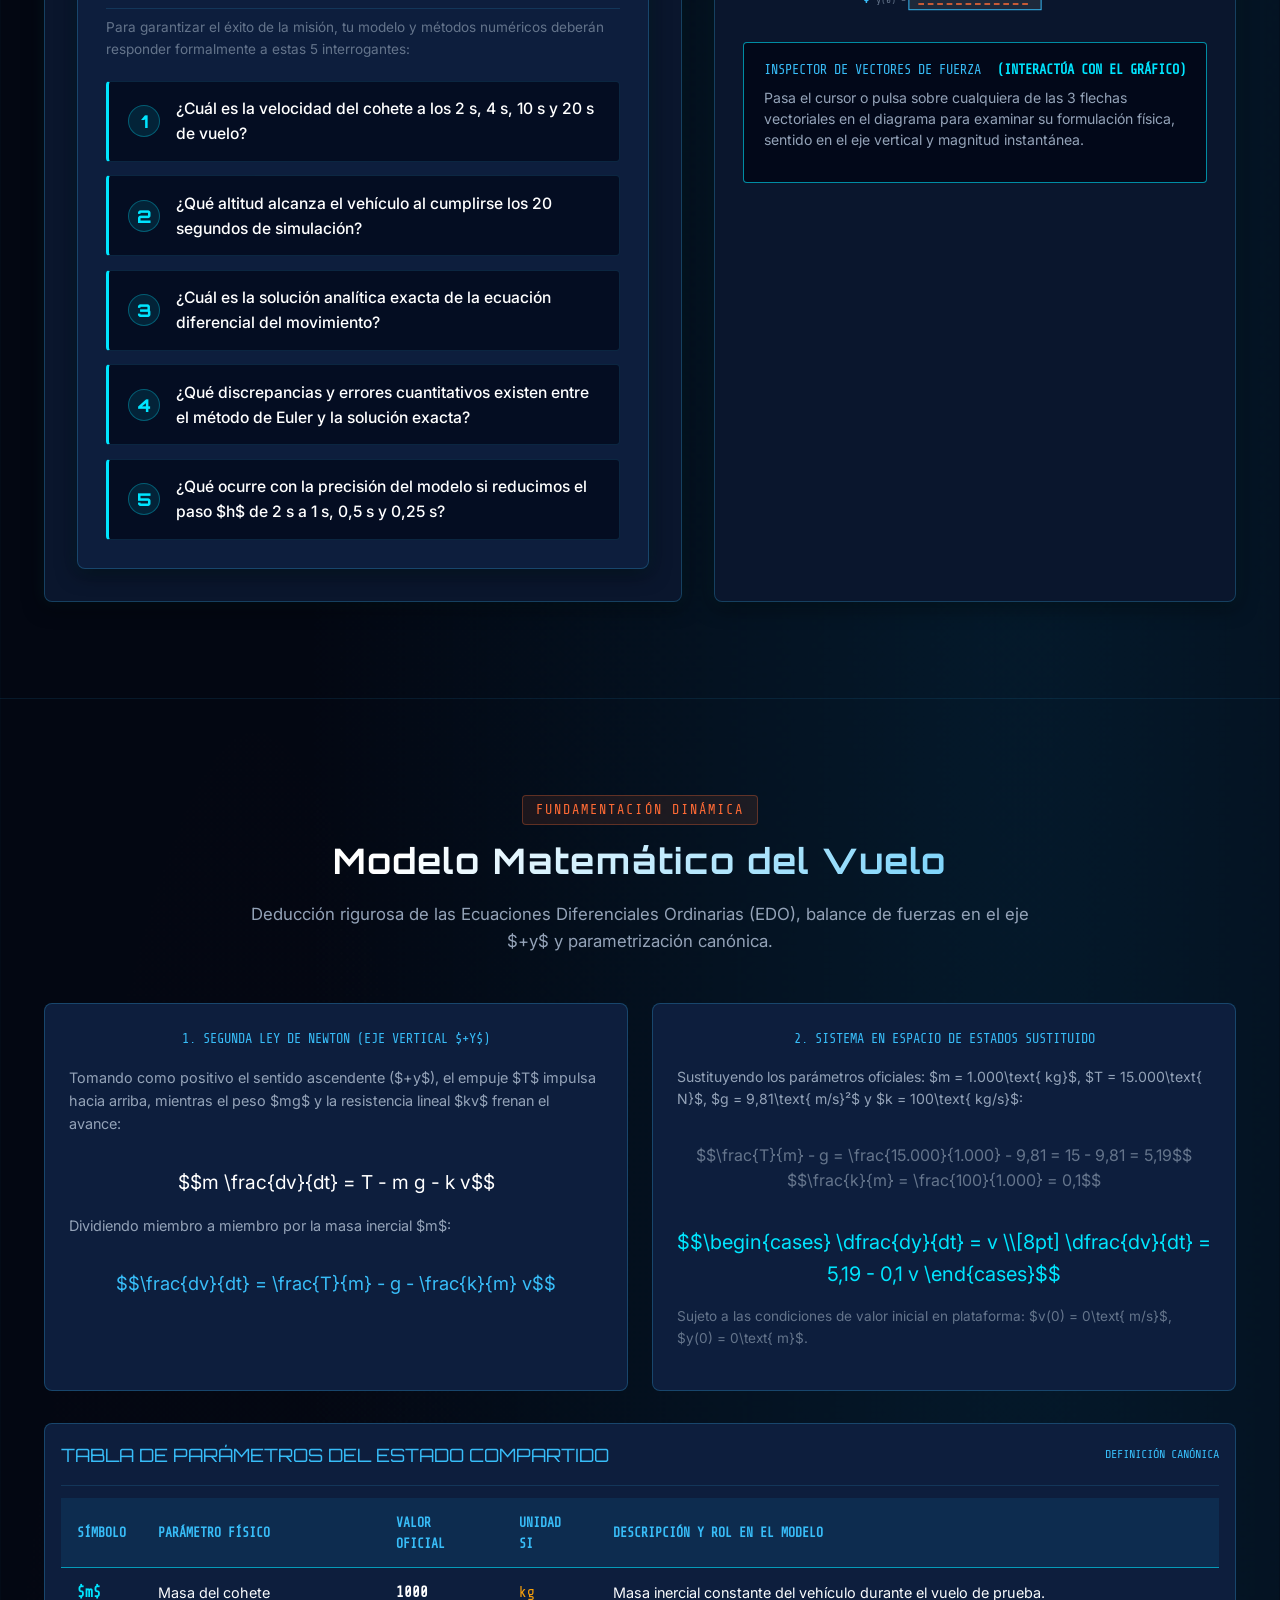
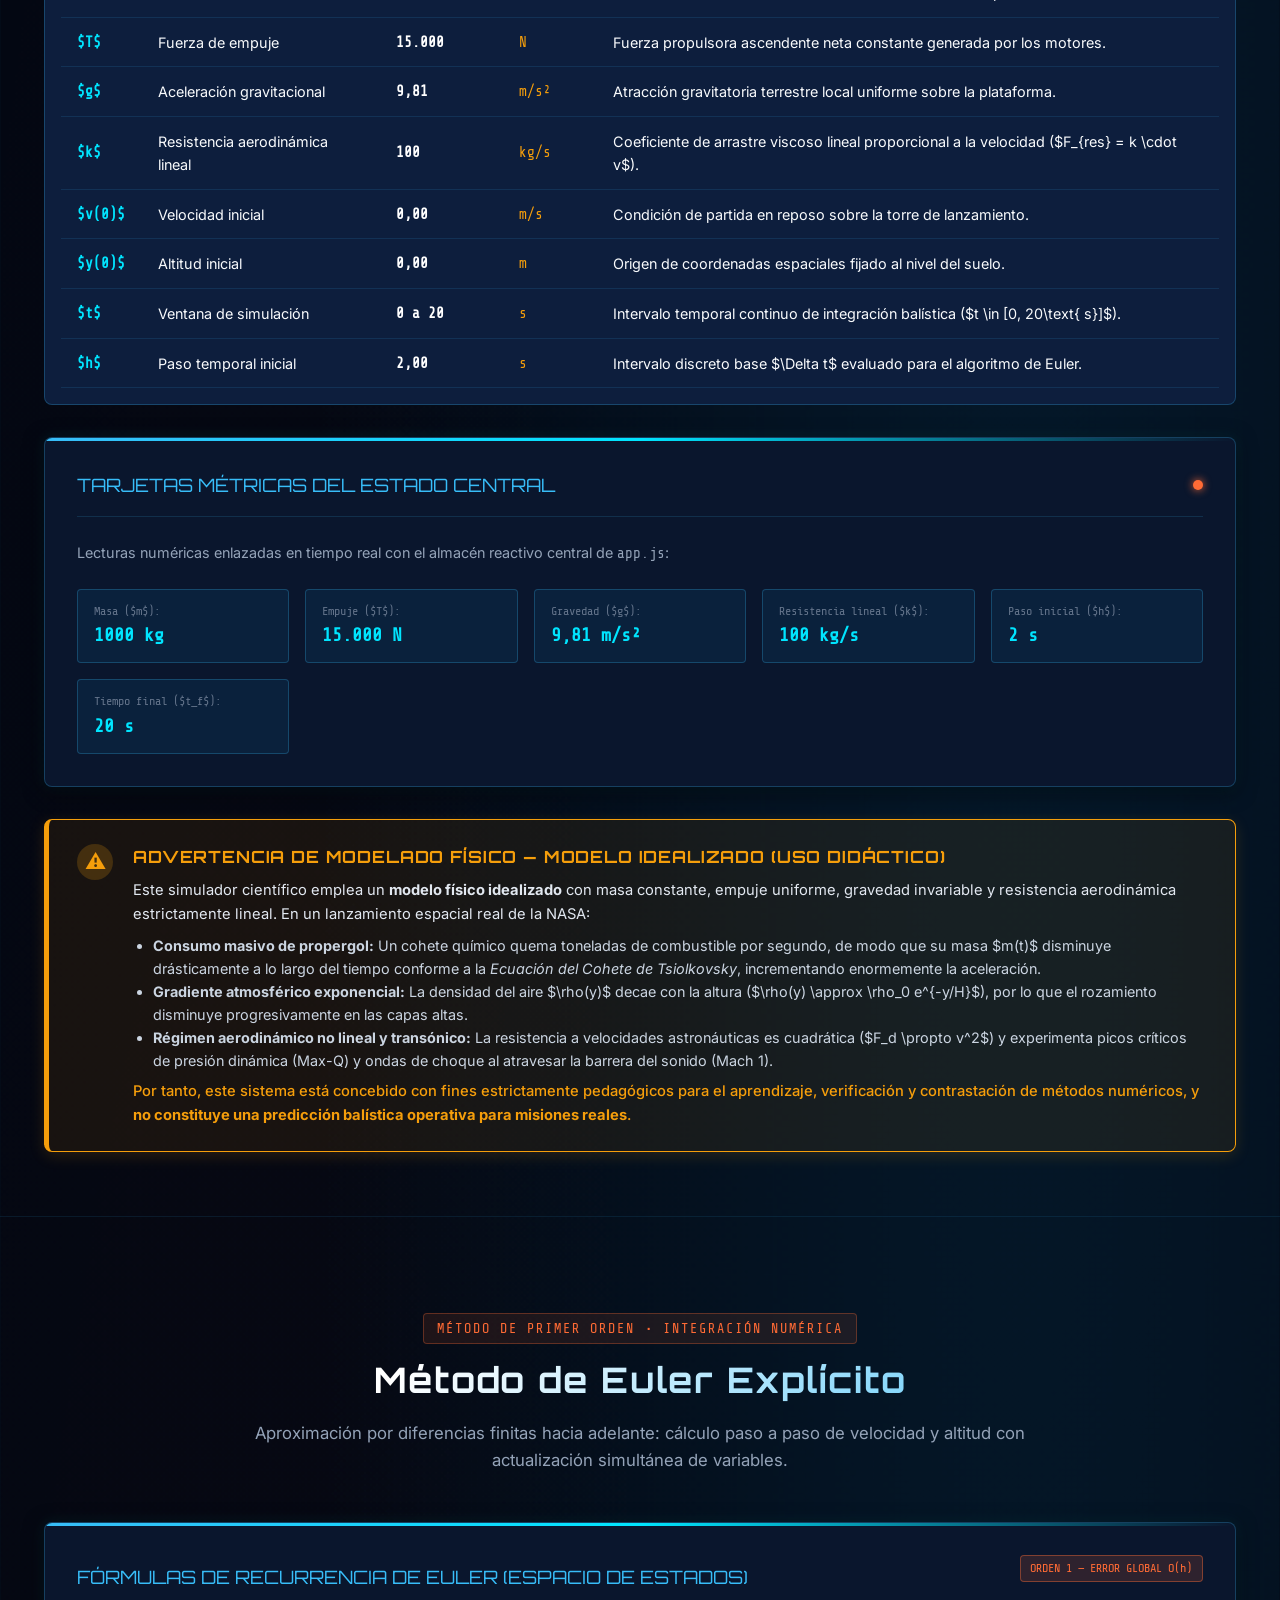
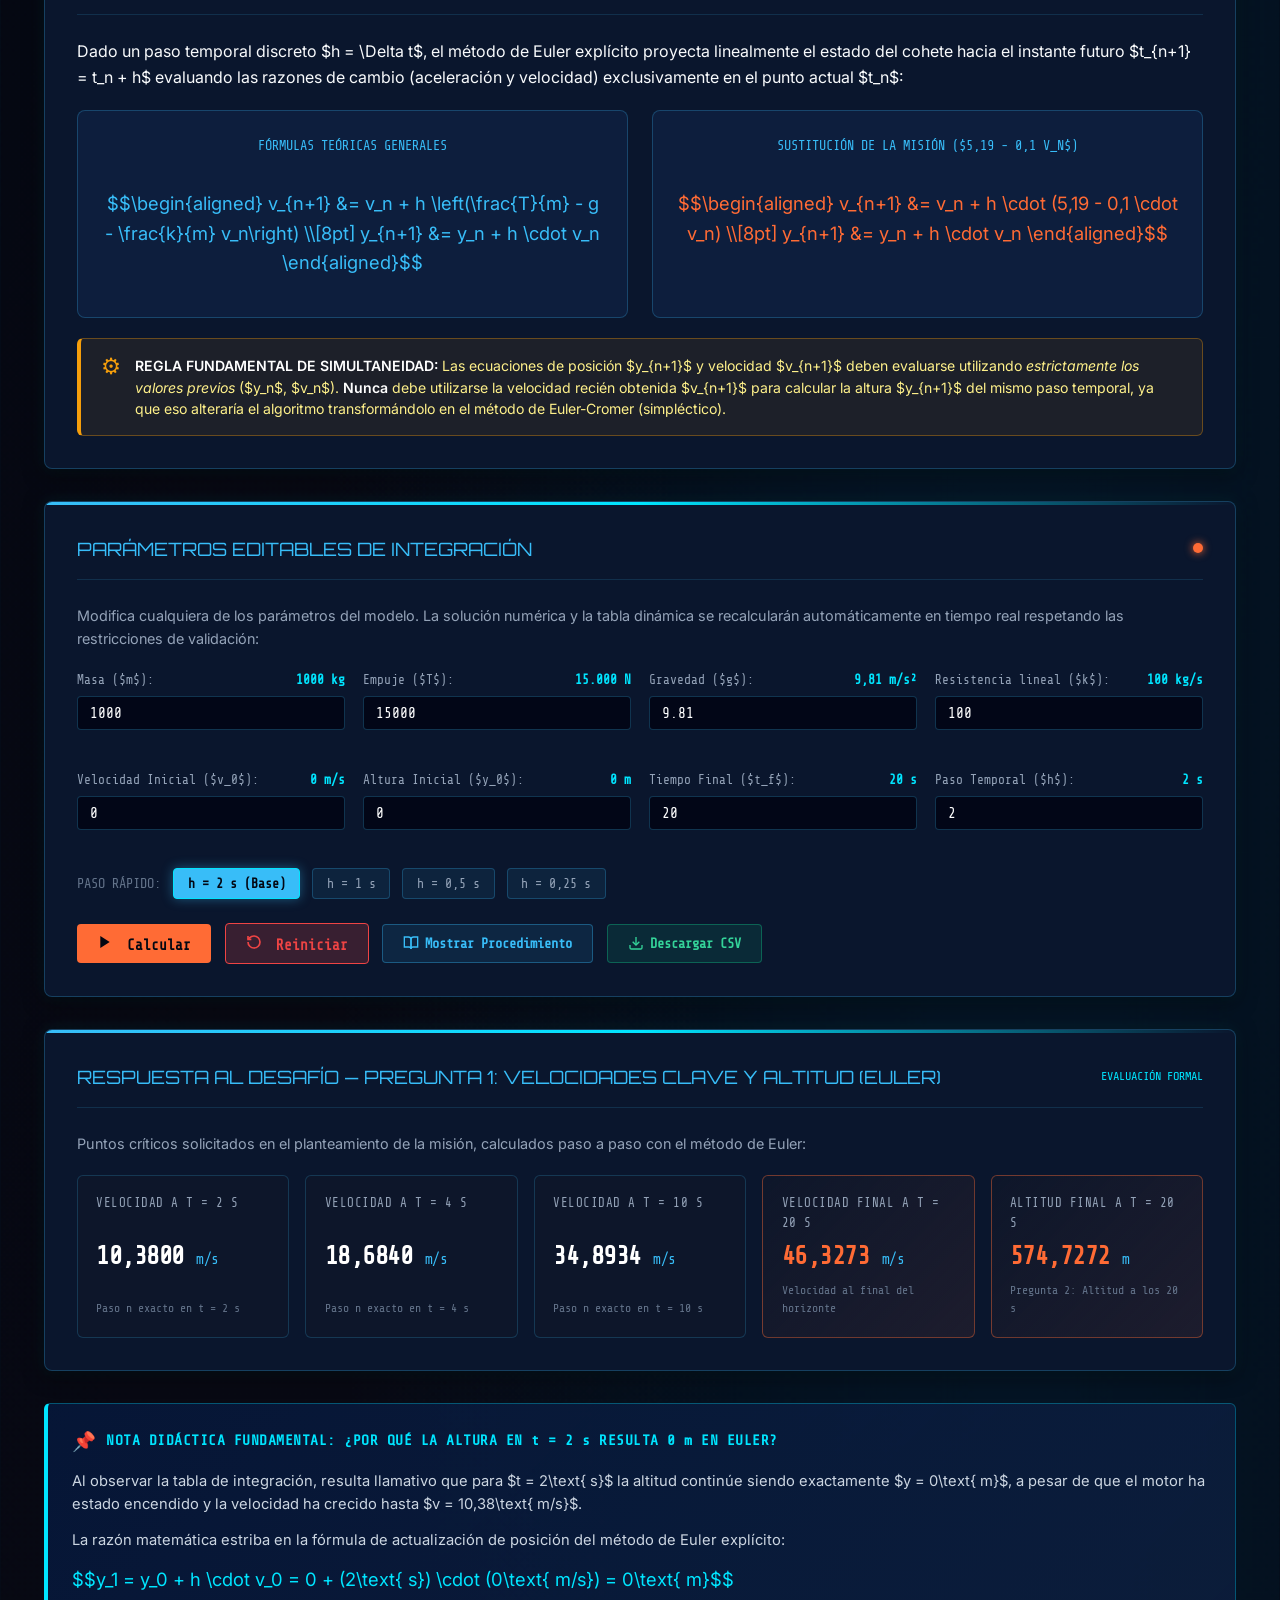
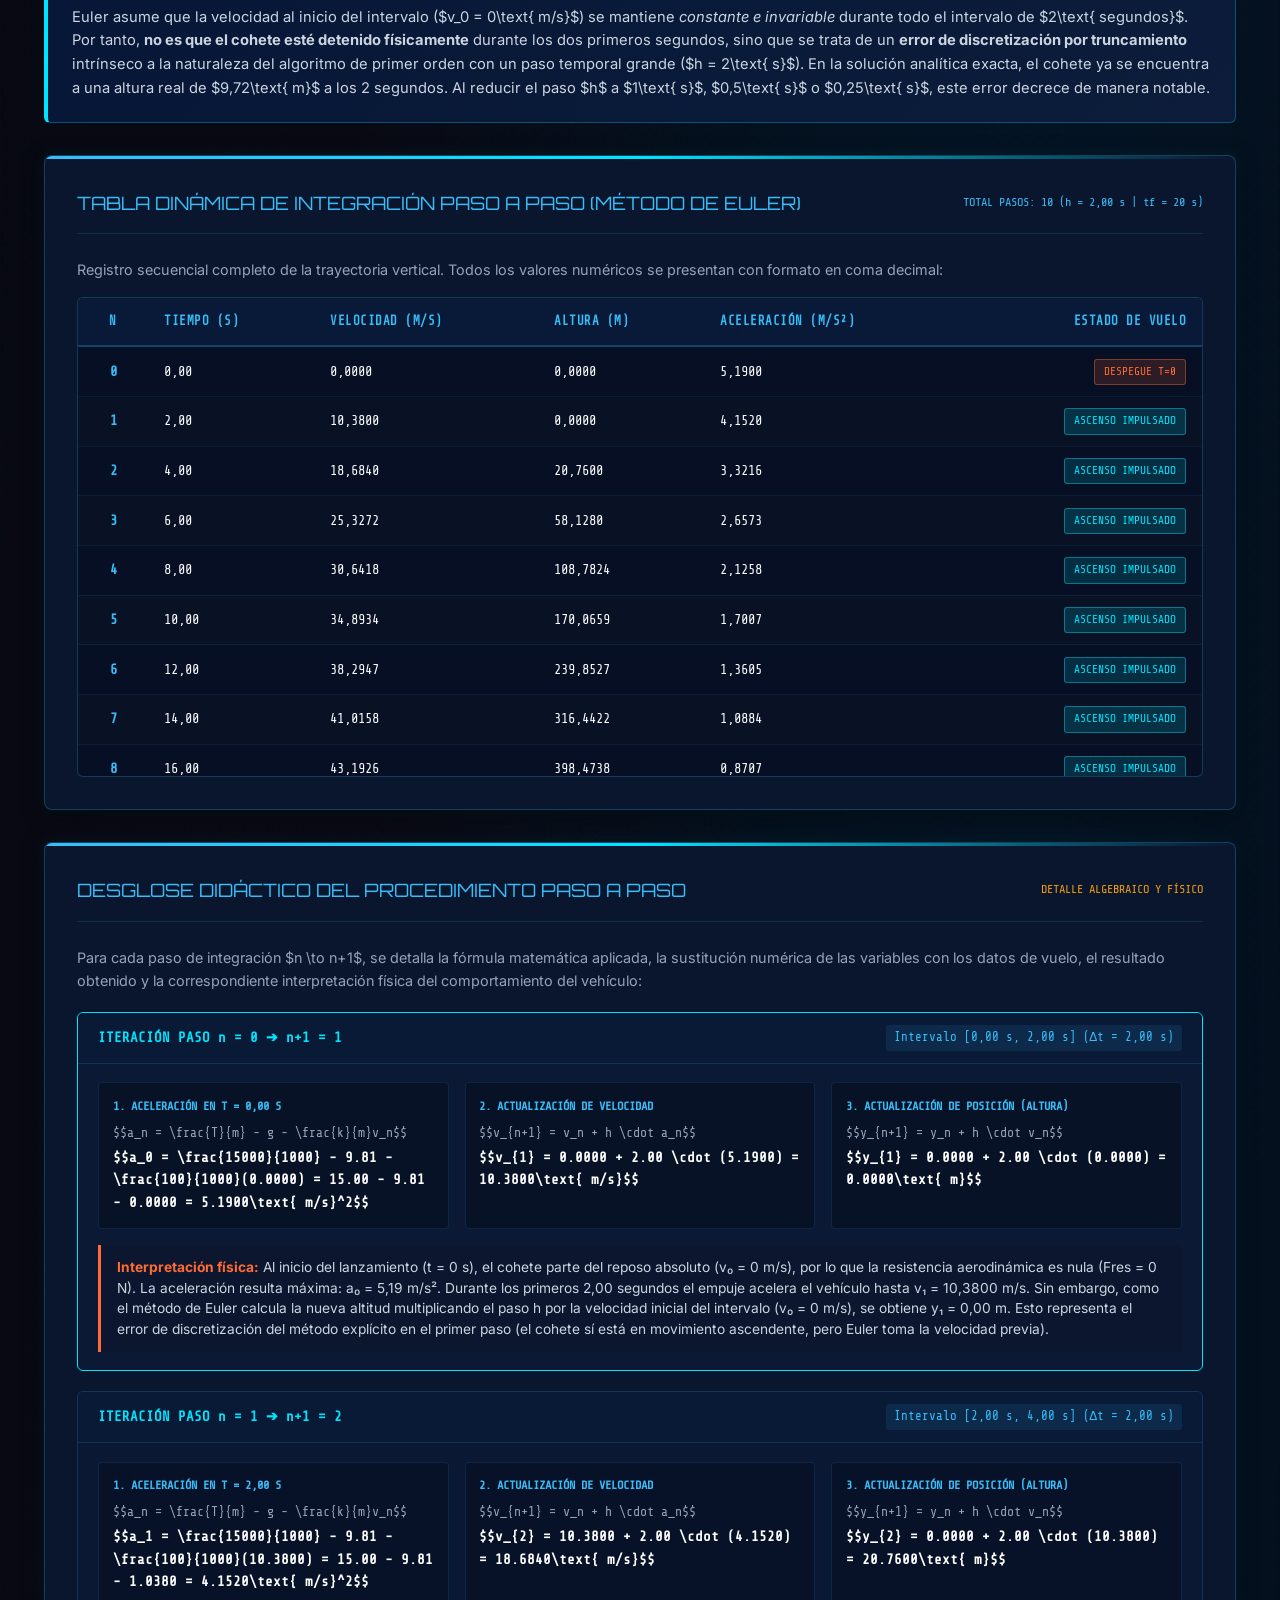
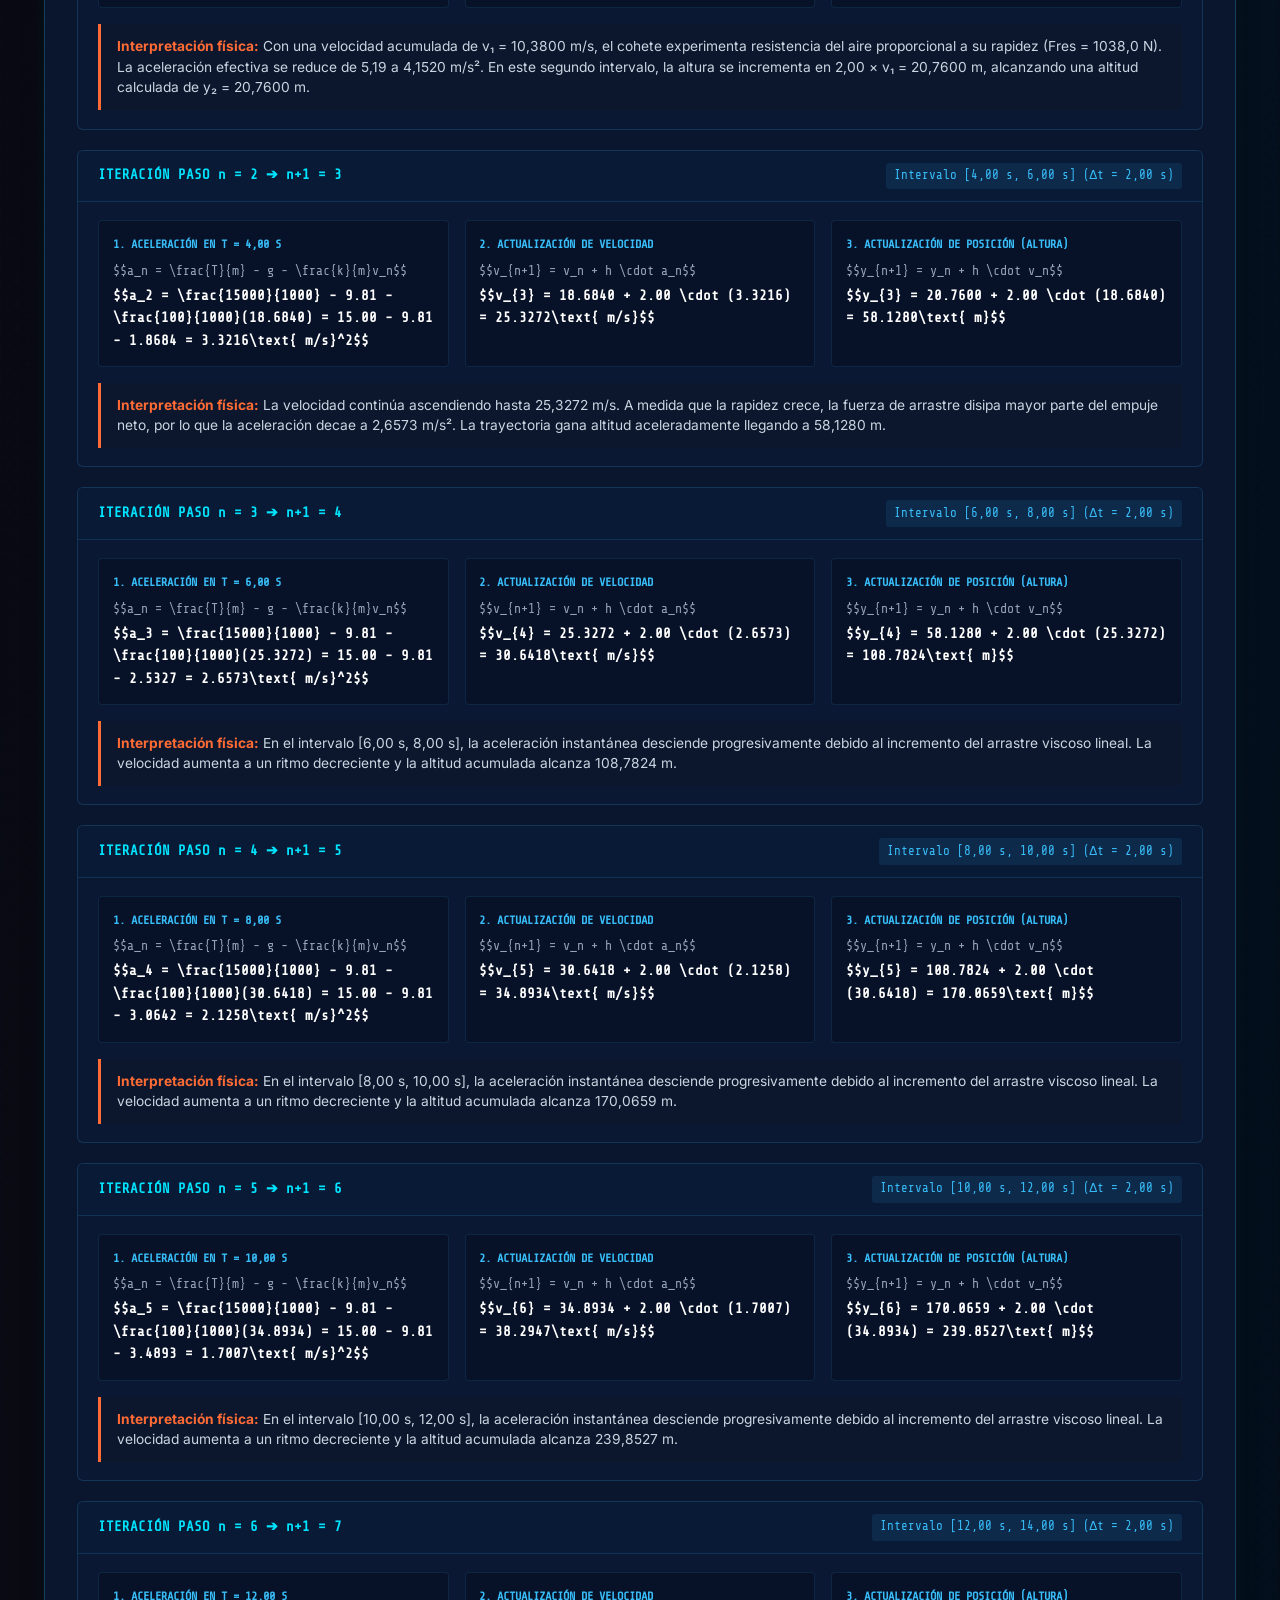
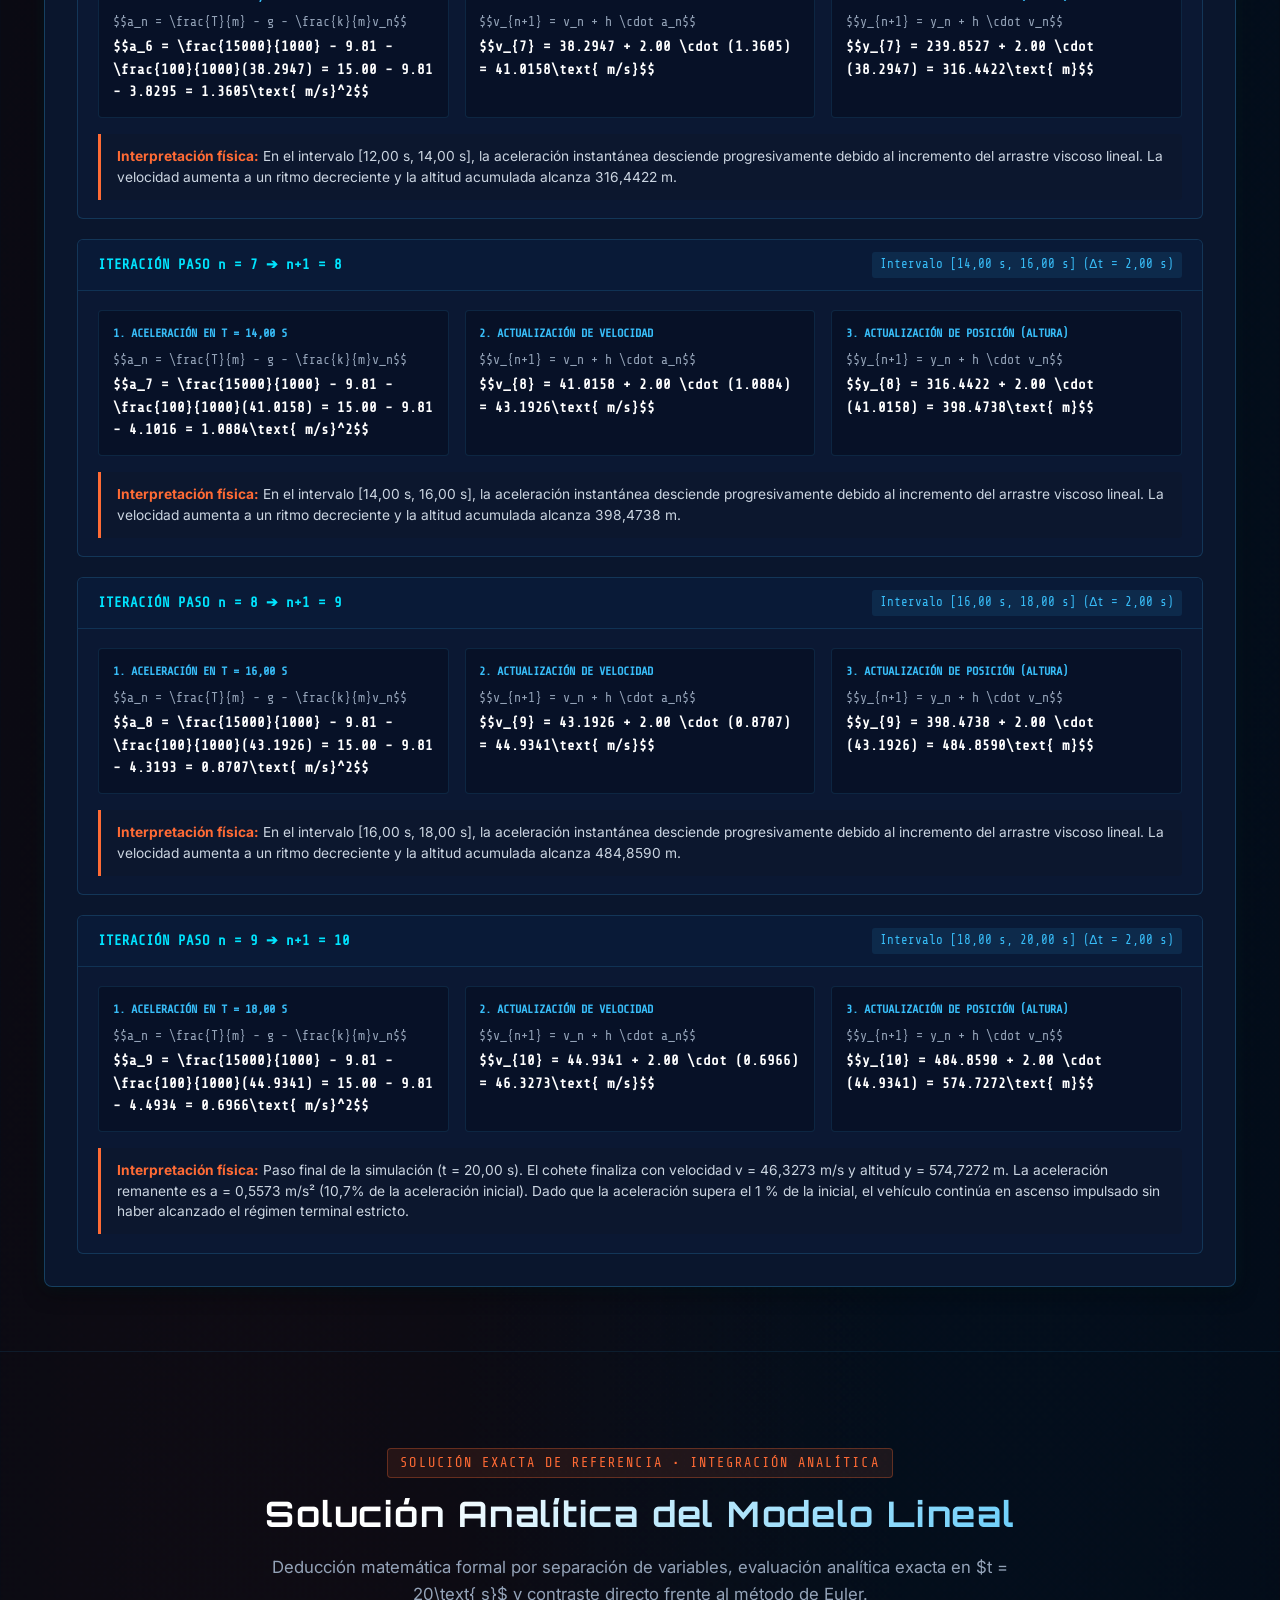
==== commit b03fb407: "feat: gráficas de velocidad, altura y errores con Chart.js, indicadores e interpretación automática" ====
--- a/index.html
+++ b/index.html
@@ -1807,47 +1807,186 @@
   <section id="graficas-errores" class="section-wrapper">
     <div class="container">
       <div class="section-header">
-        <span class="section-tag">Telemetría Comparativa</span>
-        <h2 class="section-title">Gráficas de Trayectoria, Velocidad y Error</h2>
+        <span class="section-tag">Telemetría Gráfica y Convergencia</span>
+        <h2 class="section-title">Gráficas de Dinámica, Cinemática y Errores</h2>
         <p class="section-subtitle">
-          Superposición de la Solución Analítica, Euler, Heun y RK4 para validar la convergencia.
-        </p>
-      </div>
-
-      <div class="charts-grid">
-        <!-- Gráfica de Altitud y(t) -->
+          Superposición de la Solución Analítica continua frente a los métodos numéricos discretos de Euler, Heun y Runge-Kutta 4 (RK4).
+        </p>
+      </div>
+
+      <!-- Panel de Controles Interactivos -->
+      <div class="chart-controls-panel">
+        <div class="chart-controls-row">
+          <!-- Toggles de visibilidad de métodos -->
+          <div class="chart-toggles-group">
+            <span class="chart-toggles-label">Métodos:</span>
+            <label class="method-toggle-chip toggle-analytical active" id="chip-analytical">
+              <input type="checkbox" id="toggle-method-analytical" checked>
+              <span>Analítica Exacta</span>
+            </label>
+            <label class="method-toggle-chip toggle-euler active" id="chip-euler">
+              <input type="checkbox" id="toggle-method-euler" checked>
+              <span>Euler (1º orden)</span>
+            </label>
+            <label class="method-toggle-chip toggle-heun active" id="chip-heun">
+              <input type="checkbox" id="toggle-method-heun" checked>
+              <span>Heun (2º orden)</span>
+            </label>
+            <label class="method-toggle-chip toggle-rk4 active" id="chip-rk4">
+              <input type="checkbox" id="toggle-method-rk4" checked>
+              <span>RK4 (4º orden)</span>
+            </label>
+          </div>
+
+          <!-- Parámetros reactivos de simulación -->
+          <div class="chart-params-inline-group">
+            <div class="chart-inline-field">
+              <label for="input-chart-h">Paso $h$ (s):</label>
+              <input type="number" id="input-chart-h" class="chart-inline-input" step="0.25" min="0.05" max="10" value="2.00">
+              <div class="chart-step-btns">
+                <button type="button" class="btn-chart-h active" data-h="2.0">2 s</button>
+                <button type="button" class="btn-chart-h" data-h="1.0">1 s</button>
+                <button type="button" class="btn-chart-h" data-h="0.5">0,5 s</button>
+                <button type="button" class="btn-chart-h" data-h="0.25">0,25 s</button>
+              </div>
+            </div>
+
+            <div class="chart-inline-field">
+              <label for="input-chart-tFinal">Tiempo $t_f$ (s):</label>
+              <input type="number" id="input-chart-tFinal" class="chart-inline-input" step="5" min="5" max="100" value="20">
+            </div>
+
+            <button type="button" id="btn-chart-reset-view" class="btn-secondary-euler" style="padding: 0.35rem 0.85rem; font-size: 0.78rem;">
+              <svg width="14" height="14" viewBox="0 0 24 24" fill="none" stroke="currentColor" stroke-width="2" style="margin-right: 4px;"><path d="M3 12a9 9 0 1 0 9-9 9.75 9.75 0 0 0-6.74 2.74L3 8"/><path d="M3 3v5h5"/></svg>
+              Valores Canónicos
+            </button>
+          </div>
+        </div>
+      </div>
+
+      <!-- Tarjetas de Telemetría Numérica (6 tarjetas) -->
+      <div class="chart-metrics-deck">
+        <!-- 1. Velocidad Final -->
+        <div class="chart-metric-box">
+          <span class="metric-box-title">Velocidad Final $v(t_f)$</span>
+          <span id="metric-chart-v-final" class="metric-box-value highlight-cyan">44,88 m/s</span>
+          <span id="metric-chart-v-final-sub" class="metric-box-sub">Analítica exacta en $t = 20\text{ s}$</span>
+        </div>
+
+        <!-- 2. Altura Final -->
+        <div class="chart-metric-box">
+          <span class="metric-box-title">Altura Final $y(t_f)$</span>
+          <span id="metric-chart-y-final" class="metric-box-value highlight-cyan">589,24 m</span>
+          <span id="metric-chart-y-final-sub" class="metric-box-sub">Analítica exacta en $t = 20\text{ s}$</span>
+        </div>
+
+        <!-- 3. Error Máximo -->
+        <div class="chart-metric-box">
+          <span class="metric-box-title">Error Máximo Global</span>
+          <span id="metric-chart-max-error" class="metric-box-value highlight-orange">20,86 m</span>
+          <span id="metric-chart-max-error-sub" class="metric-box-sub">Desviación máxima registrada (Euler)</span>
+        </div>
+
+        <!-- 4. Error Final -->
+        <div class="chart-metric-box">
+          <span class="metric-box-title">Error Final $e(t_f)$</span>
+          <span id="metric-chart-final-error" class="metric-box-value highlight-orange">1,45 m/s</span>
+          <span id="metric-chart-final-error-sub" class="metric-box-sub">Euler: $1,45\text{ m/s}$ | RK4: $0,0002\text{ m/s}$</span>
+        </div>
+
+        <!-- 5. Método Más Preciso -->
+        <div class="chart-metric-box">
+          <span class="metric-box-title">Método Más Preciso</span>
+          <span id="metric-chart-best-method" class="metric-box-value highlight-green">Runge-Kutta 4</span>
+          <span id="metric-chart-best-method-sub" class="metric-box-sub">Error residual $< 0,001\text{ m/s}$ ($O(h^4)$)</span>
+        </div>
+
+        <!-- 6. Número de Iteraciones -->
+        <div class="chart-metric-box">
+          <span class="metric-box-title">Iteraciones</span>
+          <span id="metric-chart-iterations" class="metric-box-value">10 pasos</span>
+          <span id="metric-chart-iterations-sub" class="metric-box-sub">$N = t_f / h$ con paso $h = 2,00\text{ s}$</span>
+        </div>
+      </div>
+
+      <!-- Cuadrícula de 4 Gráficas Independientes -->
+      <div class="charts-quad-grid">
+        <!-- Gráfica 1: Velocidad vs Tiempo -->
         <div class="chart-card">
-          <div class="panel-header-bar">
-            <span class="panel-title-text">TRAYECTORIA VERTICAL: $y(t)$</span>
-            <span style="font-family: var(--font-mono); font-size: 0.75rem; color: var(--sky-blue);">[m vs s]</span>
-          </div>
-          <div class="chart-canvas-wrapper">
-            <canvas id="chart-trajectory"></canvas>
-          </div>
-        </div>
-
-        <!-- Gráfica de Velocidad v(t) -->
-        <div class="chart-card">
-          <div class="panel-header-bar">
-            <span class="panel-title-text">VELOCIDAD ASCENDENTE: $v(t)$</span>
-            <span style="font-family: var(--font-mono); font-size: 0.75rem; color: var(--electric-blue);">[m/s vs s]</span>
+          <div class="chart-card-header">
+            <span class="chart-card-title">
+              <svg width="16" height="16" viewBox="0 0 24 24" fill="none" stroke="var(--electric-blue)" stroke-width="2"><path d="M22 12h-4l-3 9L9 3l-3 9H2"/></svg>
+              1. Velocidad vs Tiempo: $v(t)$
+            </span>
+            <span class="chart-card-badge">[m/s vs s]</span>
           </div>
           <div class="chart-canvas-wrapper">
             <canvas id="chart-velocity"></canvas>
           </div>
         </div>
-      </div>
-
-      <!-- Gráfica de Comparación de Error Global -->
-      <div class="chart-card" style="margin-top: 2rem;">
-        <div class="panel-header-bar">
-          <span class="panel-title-text">ERROR ABSOLUTO GLOBAL RESPECTO A LA SOLUCIÓN ANALÍTICA</span>
-          <span style="font-family: var(--font-mono); font-size: 0.75rem; color: var(--mission-orange);">|y_num - y_exact|</span>
-        </div>
-        <div class="chart-canvas-wrapper" style="height: 260px;">
-          <canvas id="chart-errors"></canvas>
-        </div>
-      </div>
+
+        <!-- Gráfica 2: Altura vs Tiempo -->
+        <div class="chart-card">
+          <div class="chart-card-header">
+            <span class="chart-card-title">
+              <svg width="16" height="16" viewBox="0 0 24 24" fill="none" stroke="var(--sky-blue)" stroke-width="2"><path d="M12 2v20M17 5H9.5a3.5 3.5 0 0 0 0 7h5a3.5 3.5 0 0 1 0 7H6"/></svg>
+              2. Altura vs Tiempo: $y(t)$
+            </span>
+            <span class="chart-card-badge">[m vs s]</span>
+          </div>
+          <div class="chart-canvas-wrapper">
+            <canvas id="chart-altitude"></canvas>
+          </div>
+        </div>
+
+        <!-- Gráfica 3: Error Absoluto de Velocidad -->
+        <div class="chart-card">
+          <div class="chart-card-header">
+            <span class="chart-card-title">
+              <svg width="16" height="16" viewBox="0 0 24 24" fill="none" stroke="var(--mission-orange)" stroke-width="2"><circle cx="12" cy="12" r="10"/><line x1="12" y1="8" x2="12" y2="12"/><line x1="12" y1="16" x2="12.01" y2="16"/></svg>
+              3. Error Absoluto de Velocidad
+            </span>
+            <span class="chart-card-badge" style="color: var(--mission-orange); border-color: rgba(255,107,0,0.3);">|v_exact - v_num| [m/s]</span>
+          </div>
+          <div class="chart-canvas-wrapper">
+            <canvas id="chart-error-v"></canvas>
+          </div>
+        </div>
+
+        <!-- Gráfica 4: Error Absoluto de Altura -->
+        <div class="chart-card">
+          <div class="chart-card-header">
+            <span class="chart-card-title">
+              <svg width="16" height="16" viewBox="0 0 24 24" fill="none" stroke="var(--mission-orange)" stroke-width="2"><circle cx="12" cy="12" r="10"/><line x1="12" y1="8" x2="12" y2="12"/><line x1="12" y1="16" x2="12.01" y2="16"/></svg>
+              4. Error Absoluto de Altura
+            </span>
+            <span class="chart-card-badge" style="color: var(--mission-orange); border-color: rgba(255,107,0,0.3);">|y_exact - y_num| [m]</span>
+          </div>
+          <div class="chart-canvas-wrapper">
+            <canvas id="chart-error-y"></canvas>
+          </div>
+        </div>
+      </div>
+
+      <!-- Paneles de Observación Didáctica e Interpretación Científica -->
+      <div class="chart-analysis-deck">
+        <!-- Observación de Euler (Condicionada) -->
+        <div id="euler-over-under-observation" class="euler-observation-callout">
+          <!-- Inyectado dinámicamente según se verifique la condición en el estado -->
+        </div>
+
+        <!-- Interpretación Automática -->
+        <div class="chart-auto-interpretation-box">
+          <div class="auto-interp-header">
+            <span class="auto-interp-badge">Telemetría Evaluada</span>
+            <h4 class="auto-interp-title">Interpretación Automática de Resultados Numéricos</h4>
+          </div>
+          <div id="charts-auto-interpretation" class="auto-interp-body">
+            <!-- Inyectado dinámicamente por app.js -->
+          </div>
+        </div>
+      </div>
+
     </div>
   </section>
 
--- a/css/styles.css
+++ b/css/styles.css
@@ -1232,33 +1232,391 @@
 }
 
 /* --------------------------------------------------------------------------
-   10. SECCIÓN 9: GRÁFICAS Y ERRORES
+   10. SECCIÓN 9: GRÁFICAS Y ERRORES (CHART.JS TELEMETRÍA 1962)
    -------------------------------------------------------------------------- */
-.charts-grid {
+.chart-controls-panel {
+  background: rgba(13, 27, 56, 0.65);
+  border: 1px solid rgba(56, 189, 248, 0.25);
+  border-radius: 8px;
+  padding: 1.25rem 1.5rem;
+  margin-bottom: 1.75rem;
+  display: flex;
+  flex-direction: column;
+  gap: 1rem;
+}
+
+.chart-controls-row {
+  display: flex;
+  flex-wrap: wrap;
+  align-items: center;
+  justify-content: space-between;
+  gap: 1rem;
+}
+
+.chart-toggles-group {
+  display: flex;
+  flex-wrap: wrap;
+  gap: 0.65rem;
+  align-items: center;
+}
+
+.chart-toggles-label {
+  font-family: var(--font-mono);
+  font-size: 0.78rem;
+  font-weight: 700;
+  color: var(--sky-blue);
+  text-transform: uppercase;
+  letter-spacing: 0.5px;
+  margin-right: 0.25rem;
+}
+
+.method-toggle-chip {
+  display: inline-flex;
+  align-items: center;
+  gap: 0.5rem;
+  padding: 0.4rem 0.85rem;
+  background: rgba(6, 14, 32, 0.6);
+  border: 1px solid var(--border-console);
+  border-radius: 4px;
+  font-family: var(--font-mono);
+  font-size: 0.8rem;
+  color: var(--text-muted);
+  cursor: pointer;
+  user-select: none;
+  transition: all 0.2s ease;
+}
+
+.method-toggle-chip:hover {
+  border-color: var(--sky-blue);
+  color: #fff;
+}
+
+.method-toggle-chip input[type="checkbox"] {
+  accent-color: var(--sky-blue);
+  cursor: pointer;
+}
+
+.method-toggle-chip.toggle-analytical.active {
+  border-color: #00E5FF;
+  background: rgba(0, 229, 255, 0.12);
+  color: #00E5FF;
+  box-shadow: 0 0 10px rgba(0, 229, 255, 0.2);
+}
+
+.method-toggle-chip.toggle-euler.active {
+  border-color: #FF6B00;
+  background: rgba(255, 107, 0, 0.12);
+  color: #FF8F3D;
+  box-shadow: 0 0 10px rgba(255, 107, 0, 0.2);
+}
+
+.method-toggle-chip.toggle-heun.active {
+  border-color: #FBBF24;
+  background: rgba(251, 191, 36, 0.12);
+  color: #FCD34D;
+  box-shadow: 0 0 10px rgba(251, 191, 36, 0.2);
+}
+
+.method-toggle-chip.toggle-rk4.active {
+  border-color: #10B981;
+  background: rgba(16, 185, 129, 0.12);
+  color: #34D399;
+  box-shadow: 0 0 10px rgba(16, 185, 129, 0.2);
+}
+
+.chart-params-inline-group {
+  display: flex;
+  flex-wrap: wrap;
+  align-items: center;
+  gap: 1rem;
+}
+
+.chart-inline-field {
+  display: flex;
+  align-items: center;
+  gap: 0.5rem;
+}
+
+.chart-inline-field label {
+  font-family: var(--font-mono);
+  font-size: 0.78rem;
+  color: var(--sky-blue);
+  font-weight: 600;
+}
+
+.chart-inline-input {
+  background: rgba(6, 14, 32, 0.85);
+  border: 1px solid var(--border-console);
+  border-radius: 4px;
+  color: #fff;
+  font-family: var(--font-mono);
+  font-size: 0.85rem;
+  padding: 0.35rem 0.65rem;
+  width: 75px;
+  text-align: center;
+}
+
+.chart-inline-input:focus {
+  outline: none;
+  border-color: var(--electric-blue);
+  box-shadow: 0 0 8px rgba(0, 229, 255, 0.3);
+}
+
+.chart-step-btns {
+  display: flex;
+  gap: 0.35rem;
+}
+
+.btn-chart-h {
+  font-family: var(--font-mono);
+  font-size: 0.75rem;
+  color: var(--sky-blue);
+  background: rgba(56, 189, 248, 0.08);
+  border: 1px solid rgba(56, 189, 248, 0.25);
+  padding: 0.35rem 0.65rem;
+  border-radius: 3px;
+  cursor: pointer;
+  transition: all 0.2s ease;
+}
+
+.btn-chart-h:hover {
+  background: rgba(56, 189, 248, 0.18);
+  border-color: var(--sky-blue);
+  color: #fff;
+}
+
+.btn-chart-h.active {
+  background: var(--sky-blue);
+  color: #030712;
+  font-weight: 700;
+  border-color: var(--electric-blue);
+}
+
+/* Tarjetas de Métricas de Gráficas */
+.chart-metrics-deck {
   display: grid;
-  grid-template-columns: 1fr 1fr;
-  gap: 2rem;
-  margin-top: 2rem;
+  grid-template-columns: repeat(auto-fit, minmax(180px, 1fr));
+  gap: 1rem;
+  margin-bottom: 2rem;
+}
+
+.chart-metric-box {
+  background: rgba(13, 27, 56, 0.6);
+  border: 1px solid rgba(56, 189, 248, 0.18);
+  border-radius: 6px;
+  padding: 1rem 1.15rem;
+  display: flex;
+  flex-direction: column;
+  gap: 0.25rem;
+  transition: all 0.2s ease;
+}
+
+.chart-metric-box:hover {
+  border-color: rgba(56, 189, 248, 0.35);
+  transform: translateY(-2px);
+}
+
+.metric-box-title {
+  font-family: var(--font-mono);
+  font-size: 0.72rem;
+  color: var(--text-dim);
+  text-transform: uppercase;
+  letter-spacing: 0.5px;
+}
+
+.metric-box-value {
+  font-family: var(--font-mono);
+  font-size: 1.25rem;
+  font-weight: 700;
+  color: #fff;
+  letter-spacing: -0.5px;
+}
+
+.metric-box-value.highlight-cyan {
+  color: #00E5FF;
+}
+
+.metric-box-value.highlight-orange {
+  color: var(--mission-orange);
+}
+
+.metric-box-value.highlight-green {
+  color: #10B981;
+}
+
+.metric-box-sub {
+  font-size: 0.75rem;
+  color: var(--text-muted);
+  line-height: 1.3;
+}
+
+/* Cuadrícula de 4 Gráficas Independientes */
+.charts-quad-grid {
+  display: grid;
+  grid-template-columns: repeat(2, 1fr);
+  gap: 1.75rem;
+  margin-bottom: 2rem;
 }
 
 .chart-card {
   background: var(--bg-card);
   border: 1px solid var(--border-console);
   border-radius: var(--radius-md);
-  padding: 1.5rem;
+  padding: 1.25rem;
   position: relative;
+  display: flex;
+  flex-direction: column;
+}
+
+.chart-card-header {
+  display: flex;
+  justify-content: space-between;
+  align-items: center;
+  border-bottom: 1px solid rgba(56, 189, 248, 0.15);
+  padding-bottom: 0.65rem;
+  margin-bottom: 0.85rem;
+}
+
+.chart-card-title {
+  font-family: var(--font-mono);
+  font-size: 0.88rem;
+  font-weight: 700;
+  color: #fff;
+  display: flex;
+  align-items: center;
+  gap: 0.5rem;
+}
+
+.chart-card-badge {
+  font-family: var(--font-mono);
+  font-size: 0.7rem;
+  padding: 0.15rem 0.5rem;
+  border-radius: 3px;
+  background: rgba(56, 189, 248, 0.1);
+  color: var(--sky-blue);
+  border: 1px solid rgba(56, 189, 248, 0.25);
 }
 
 .chart-canvas-wrapper {
   position: relative;
   width: 100%;
-  height: 320px;
+  height: 310px;
   background: rgba(2, 6, 23, 0.6);
   border: 1px solid rgba(56, 189, 248, 0.1);
   border-radius: var(--radius-sm);
-  display: flex;
-  align-items: center;
-  justify-content: center;
+  padding: 0.5rem;
+}
+
+/* Paneles de Observación e Interpretación */
+.chart-analysis-deck {
+  display: flex;
+  flex-direction: column;
+  gap: 1.5rem;
+  margin-top: 1rem;
+}
+
+.euler-observation-callout {
+  background: linear-gradient(135deg, rgba(13, 27, 56, 0.85) 0%, rgba(255, 107, 0, 0.08) 100%);
+  border: 1px solid rgba(255, 107, 0, 0.35);
+  border-left: 4px solid var(--mission-orange);
+  border-radius: 6px;
+  padding: 1.25rem 1.5rem;
+}
+
+.euler-obs-header {
+  display: flex;
+  align-items: center;
+  gap: 0.65rem;
+  margin-bottom: 0.65rem;
+}
+
+.euler-obs-badge {
+  font-family: var(--font-mono);
+  font-size: 0.72rem;
+  font-weight: 700;
+  background: rgba(255, 107, 0, 0.2);
+  color: var(--mission-orange);
+  border: 1px solid rgba(255, 107, 0, 0.5);
+  padding: 0.2rem 0.55rem;
+  border-radius: 3px;
+  letter-spacing: 0.5px;
+}
+
+.euler-obs-title {
+  font-family: var(--font-mono);
+  font-size: 0.95rem;
+  font-weight: 700;
+  color: #fff;
+}
+
+.euler-obs-body {
+  font-size: 0.9rem;
+  color: #cbd5e1;
+  line-height: 1.6;
+}
+
+.euler-obs-body strong {
+  color: #fff;
+}
+
+.chart-auto-interpretation-box {
+  background: rgba(13, 27, 56, 0.7);
+  border: 1px solid rgba(56, 189, 248, 0.25);
+  border-left: 4px solid var(--electric-blue);
+  border-radius: 6px;
+  padding: 1.25rem 1.5rem;
+}
+
+.auto-interp-header {
+  display: flex;
+  align-items: center;
+  gap: 0.65rem;
+  margin-bottom: 0.75rem;
+}
+
+.auto-interp-badge {
+  font-family: var(--font-mono);
+  font-size: 0.72rem;
+  font-weight: 700;
+  background: rgba(0, 229, 255, 0.15);
+  color: var(--electric-blue);
+  border: 1px solid rgba(0, 229, 255, 0.4);
+  padding: 0.2rem 0.55rem;
+  border-radius: 3px;
+  letter-spacing: 0.5px;
+}
+
+.auto-interp-title {
+  font-family: var(--font-mono);
+  font-size: 0.95rem;
+  font-weight: 700;
+  color: #fff;
+}
+
+.auto-interp-body {
+  font-size: 0.9rem;
+  color: #cbd5e1;
+  line-height: 1.6;
+}
+
+.auto-interp-body p {
+  margin-bottom: 0.65rem;
+}
+
+.auto-interp-body p:last-child {
+  margin-bottom: 0;
+}
+
+.epistemological-disclaimer {
+  background: rgba(6, 14, 32, 0.6);
+  border: 1px solid rgba(56, 189, 248, 0.15);
+  border-radius: 4px;
+  padding: 0.75rem 1rem;
+  margin-top: 0.85rem;
+  font-size: 0.84rem;
+  color: #94a3b8;
+  font-style: italic;
+  line-height: 1.5;
 }
 
 /* --------------------------------------------------------------------------
@@ -2495,7 +2853,7 @@
     grid-template-columns: 1fr;
   }
 
-  .charts-grid, .history-cards-grid, .math-equations-container, .problem-grid {
+  .charts-grid, .charts-quad-grid, .history-cards-grid, .math-equations-container, .problem-grid {
     grid-template-columns: 1fr;
   }
 
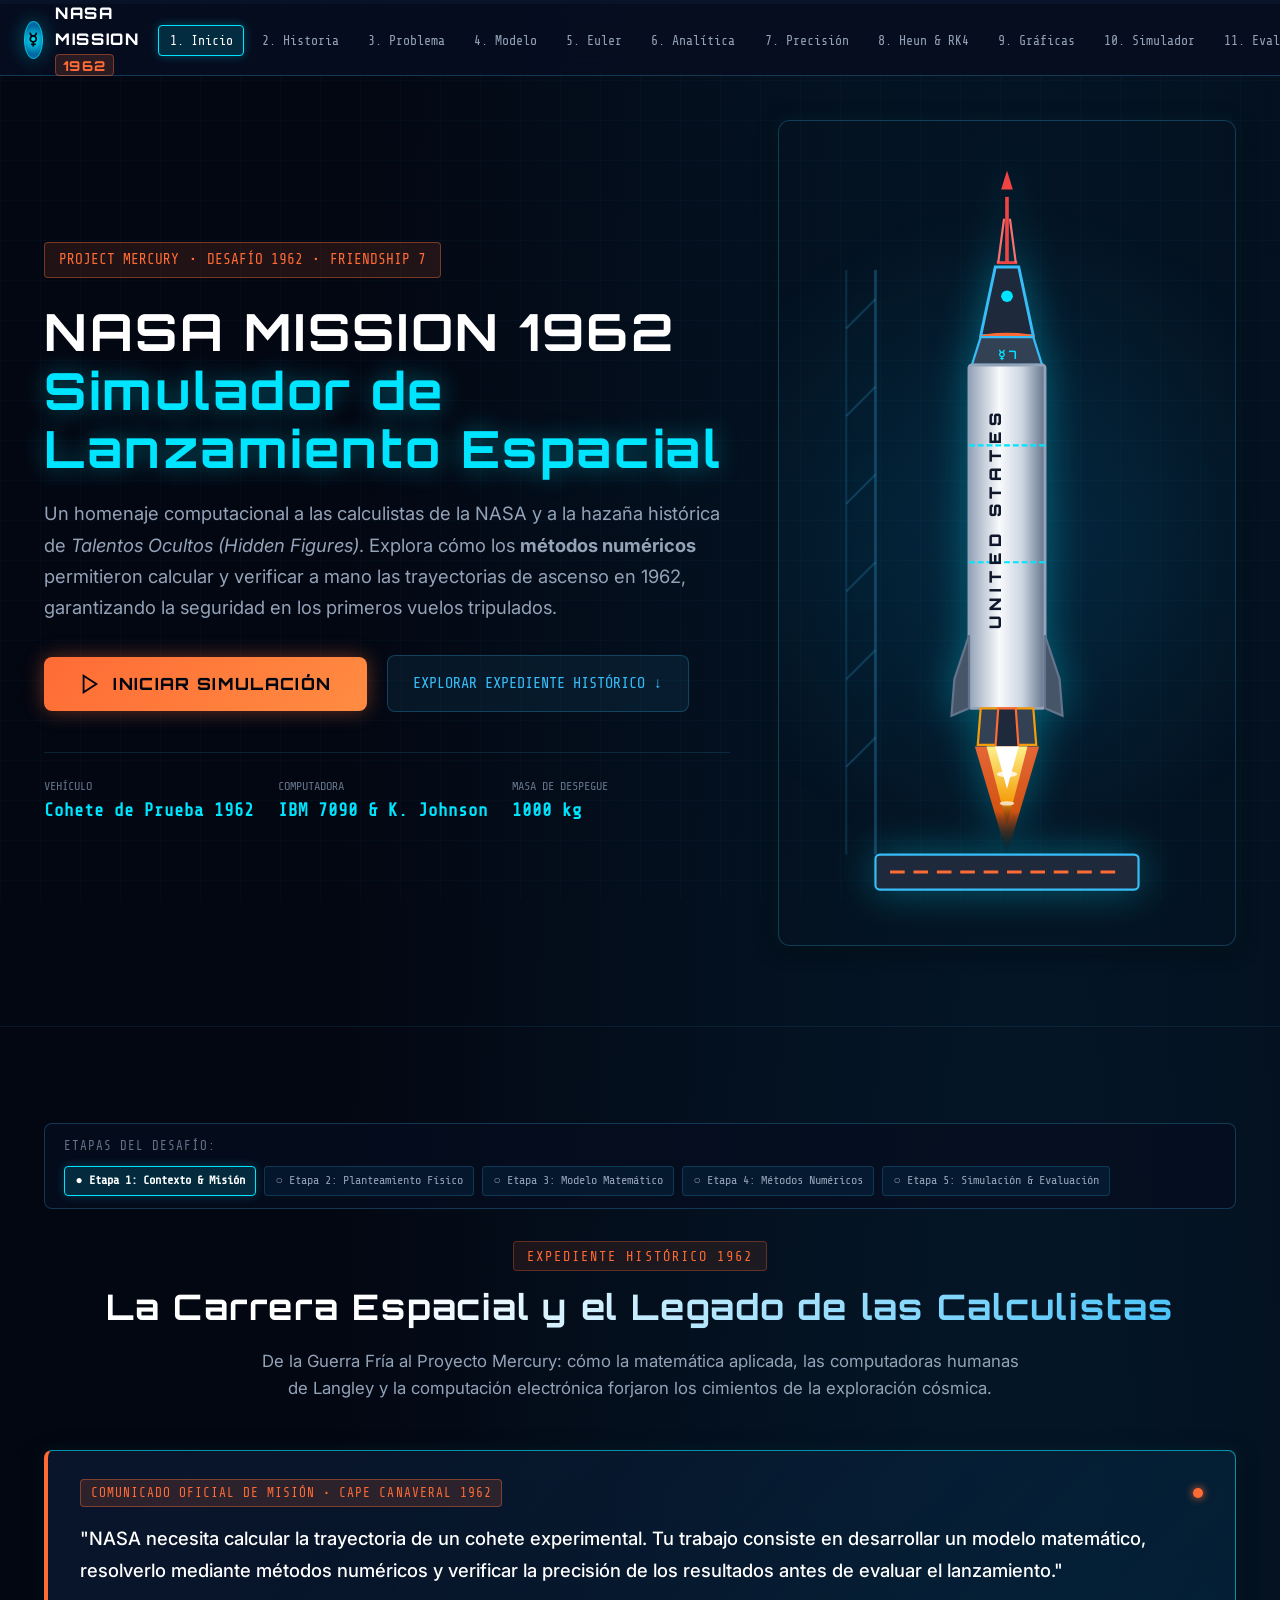
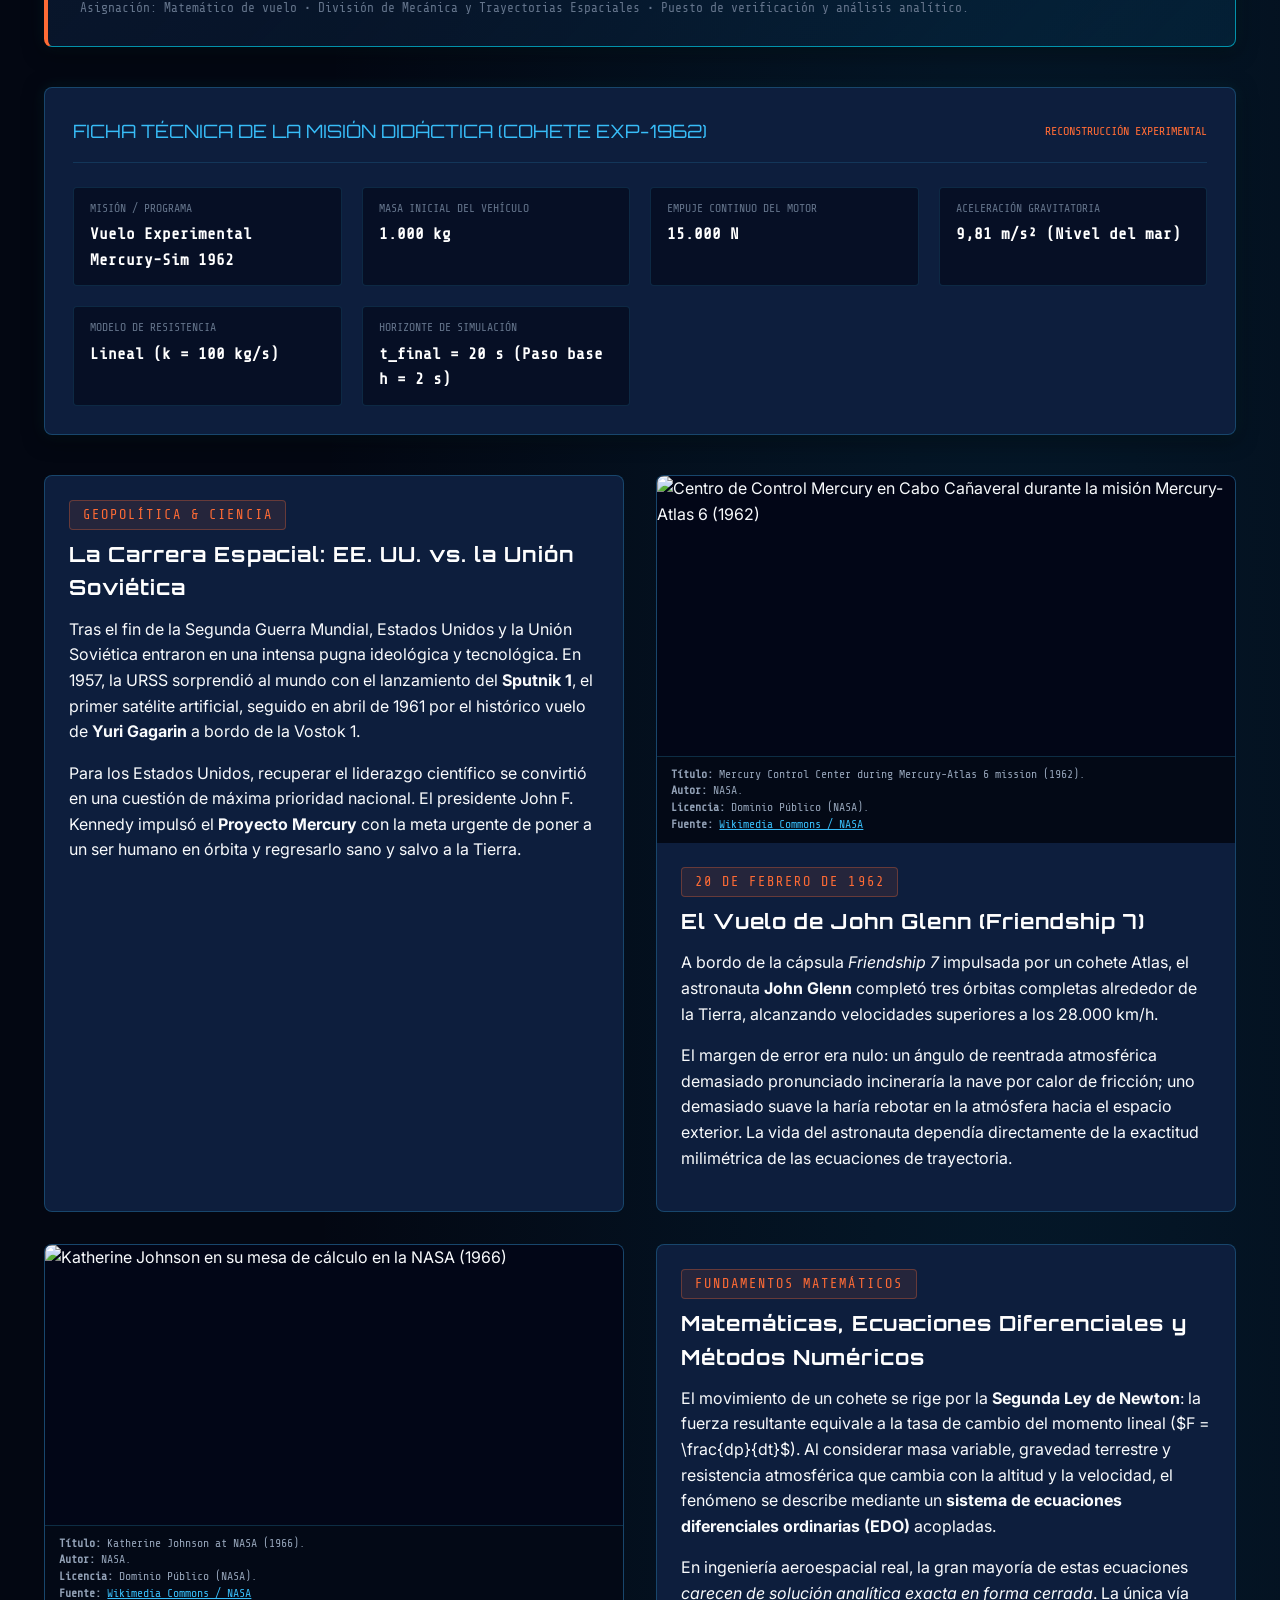
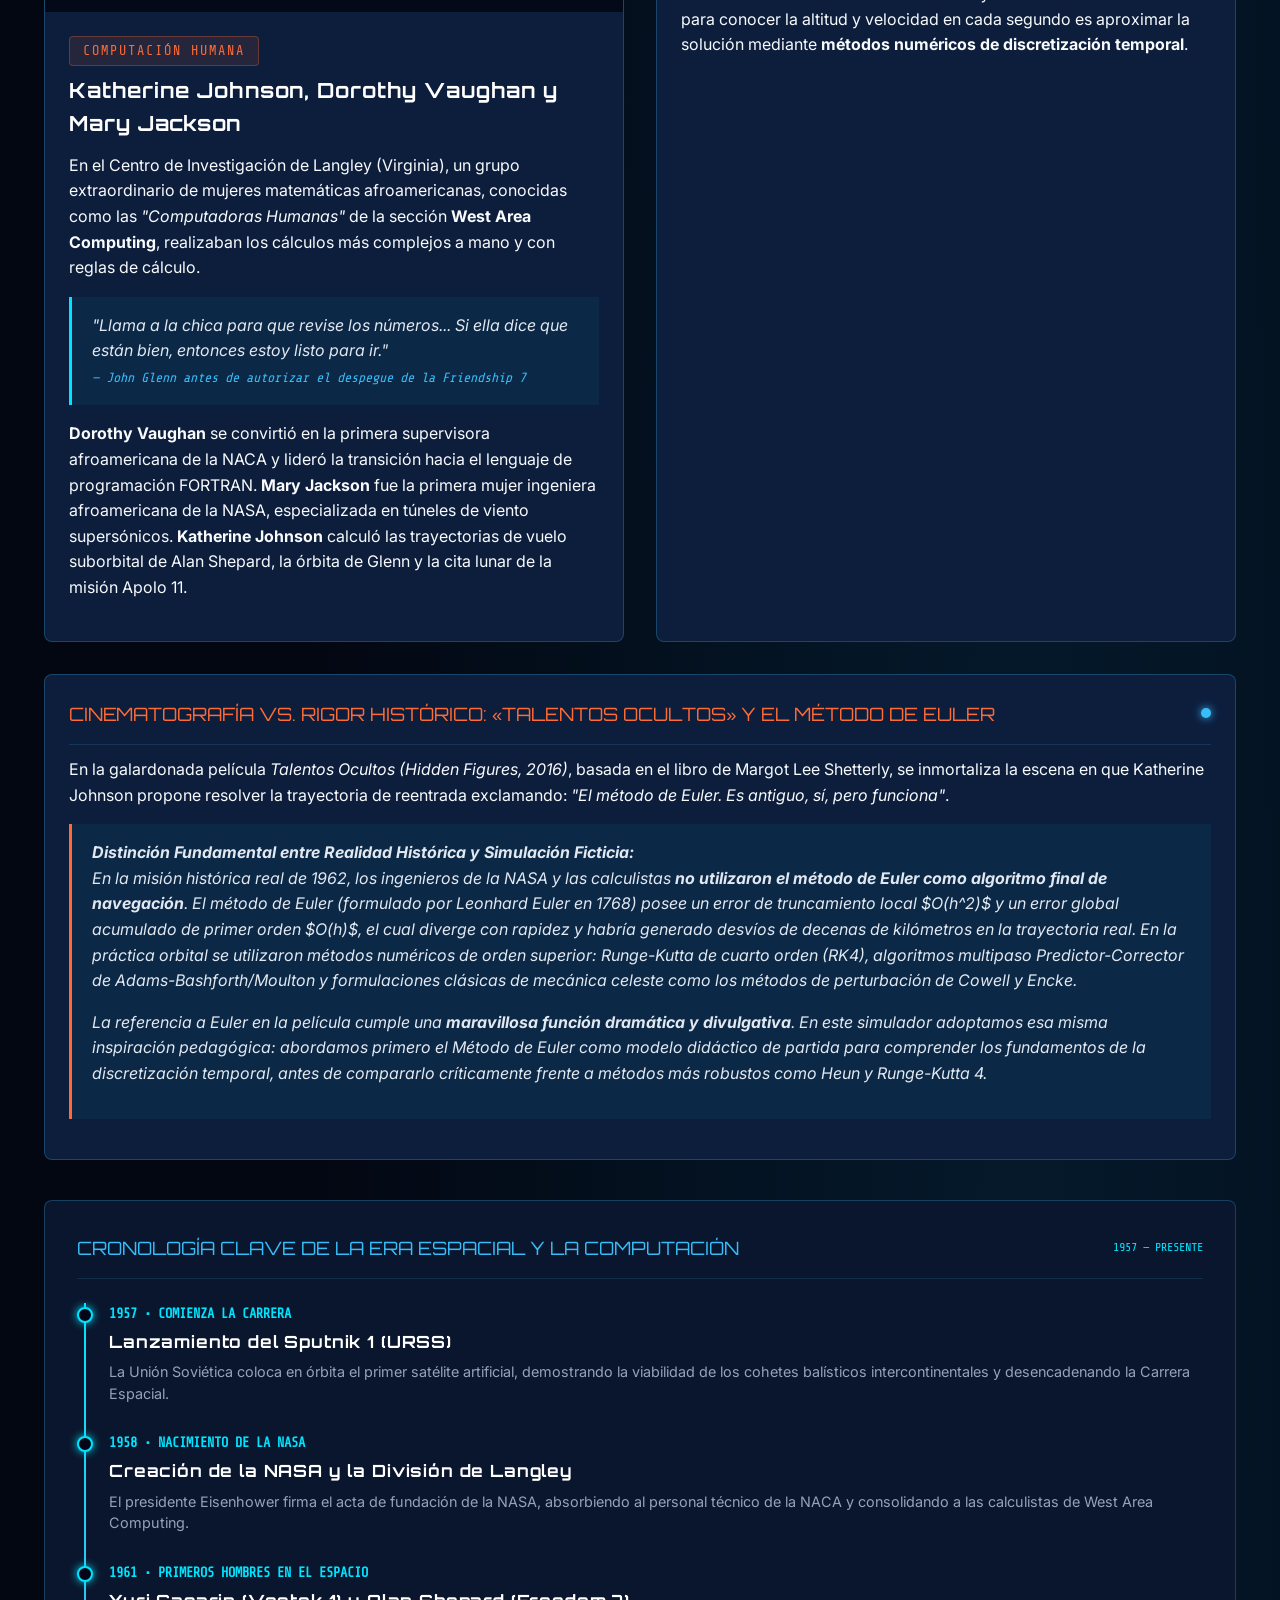
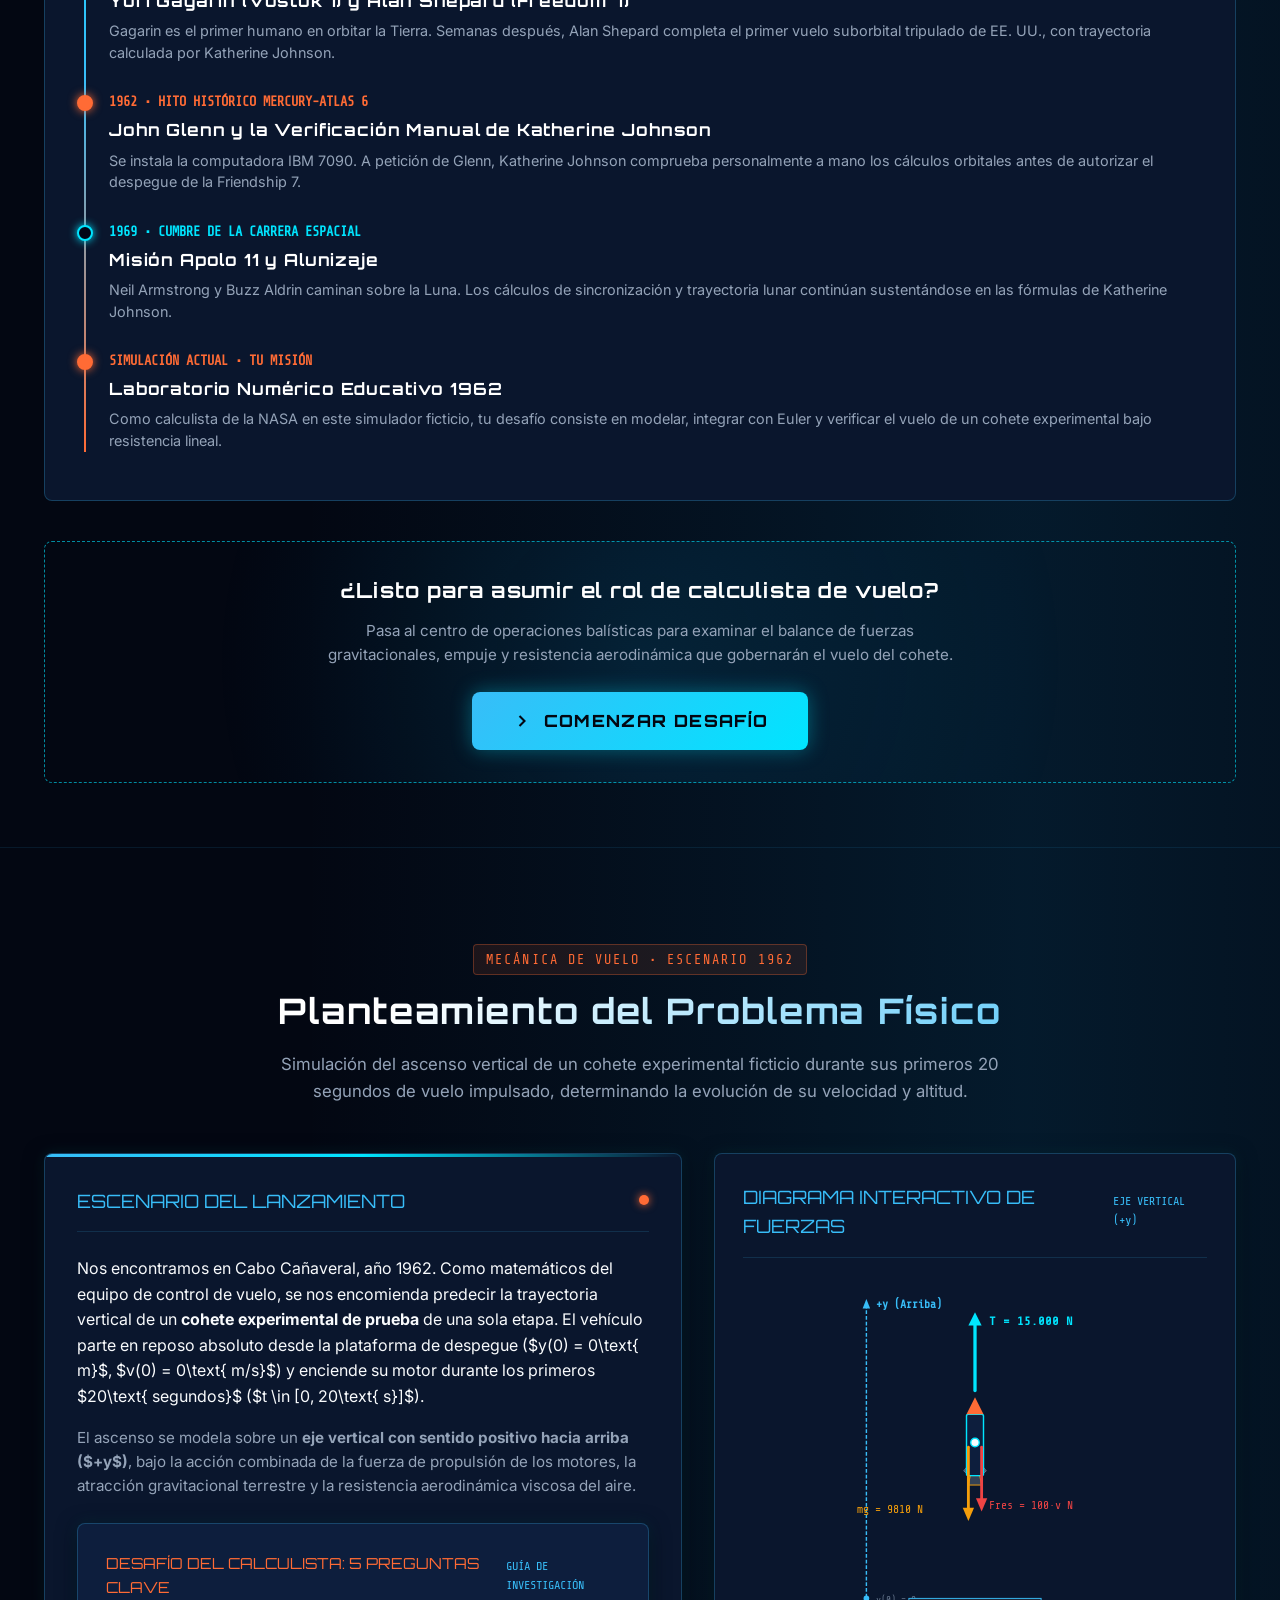
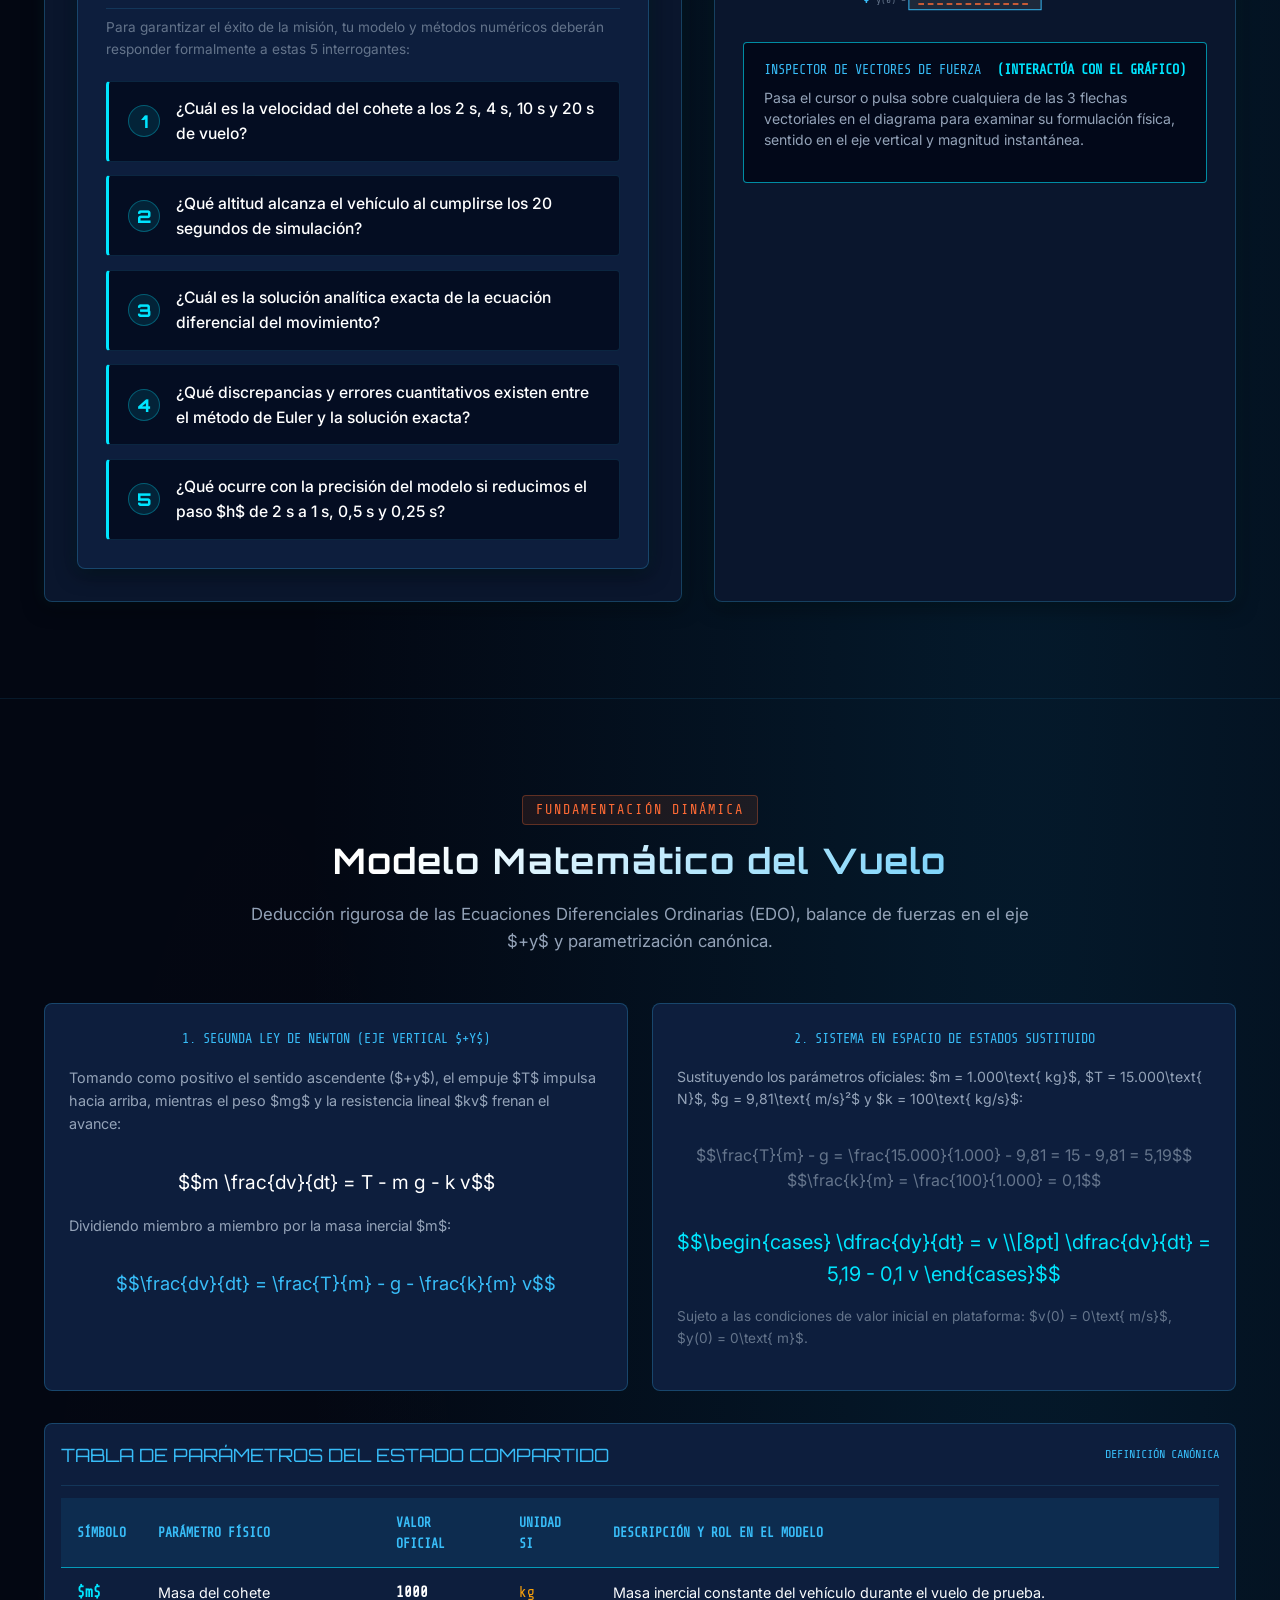
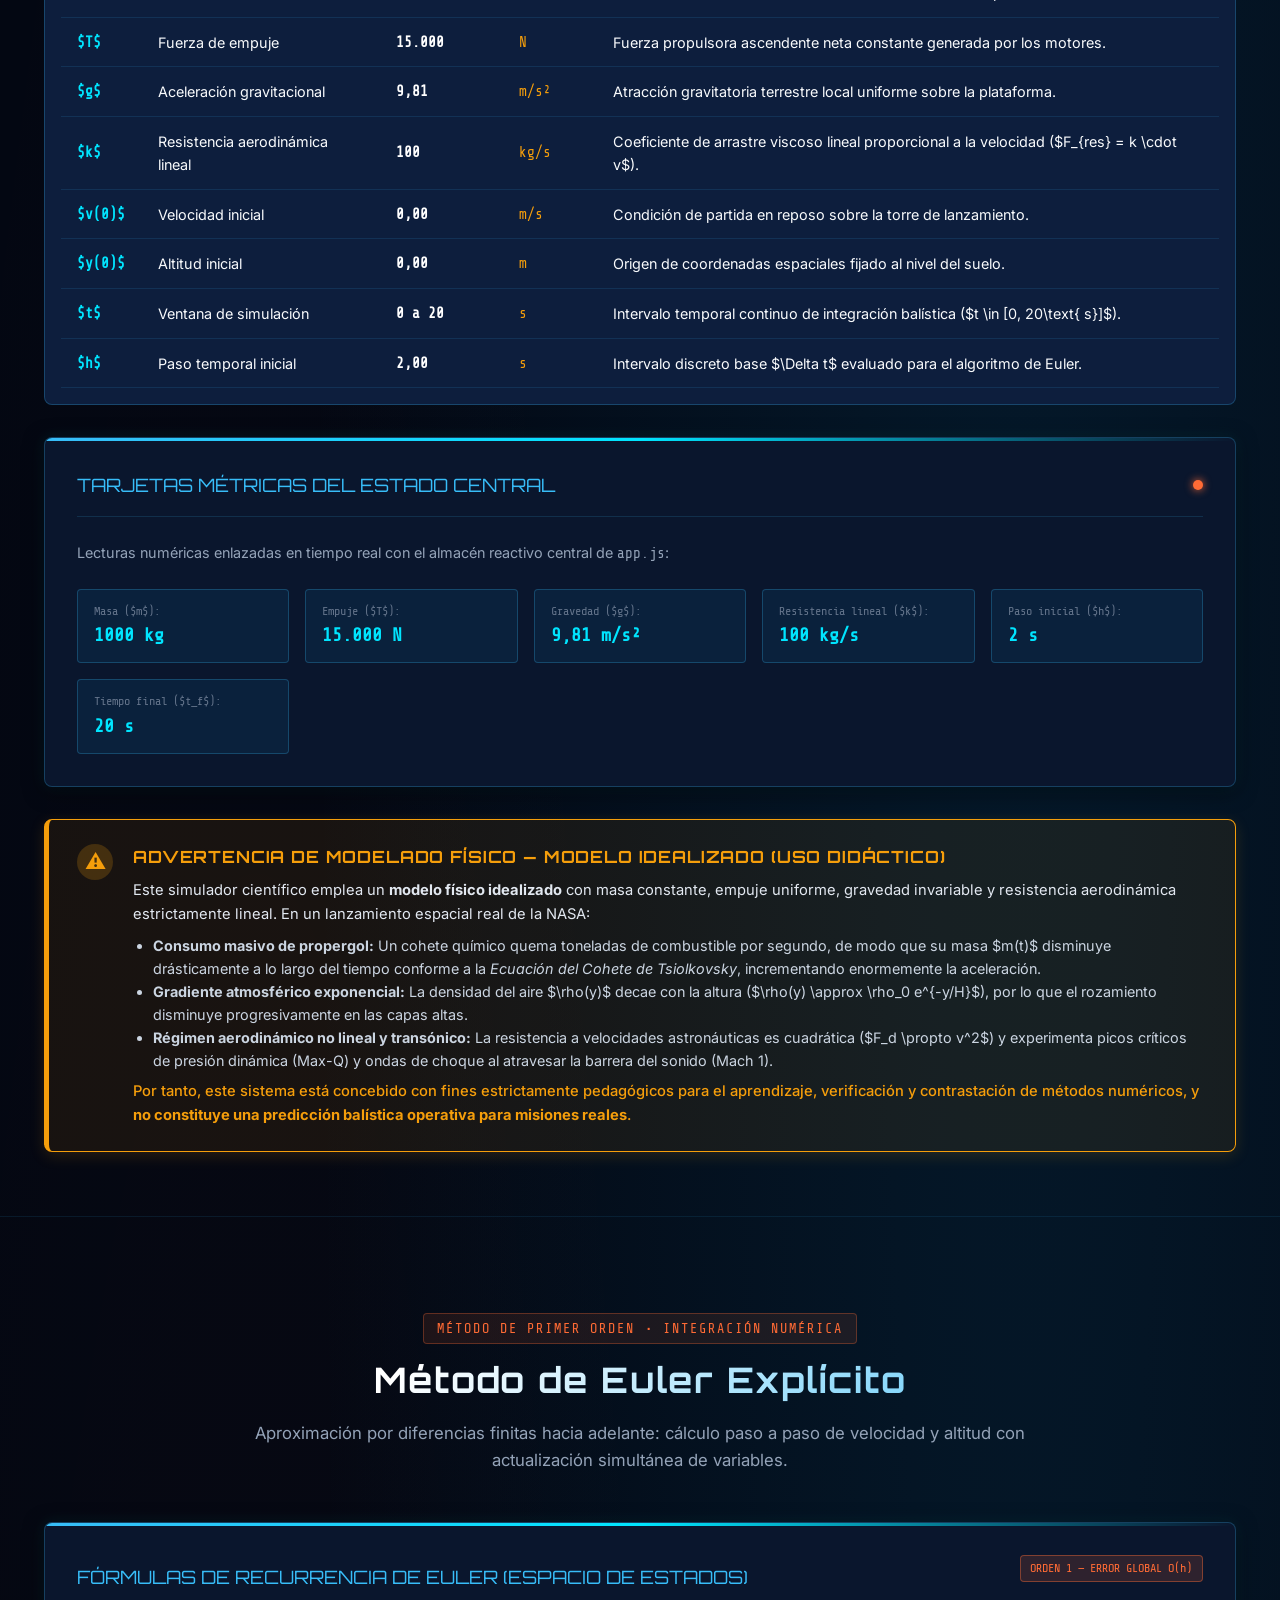
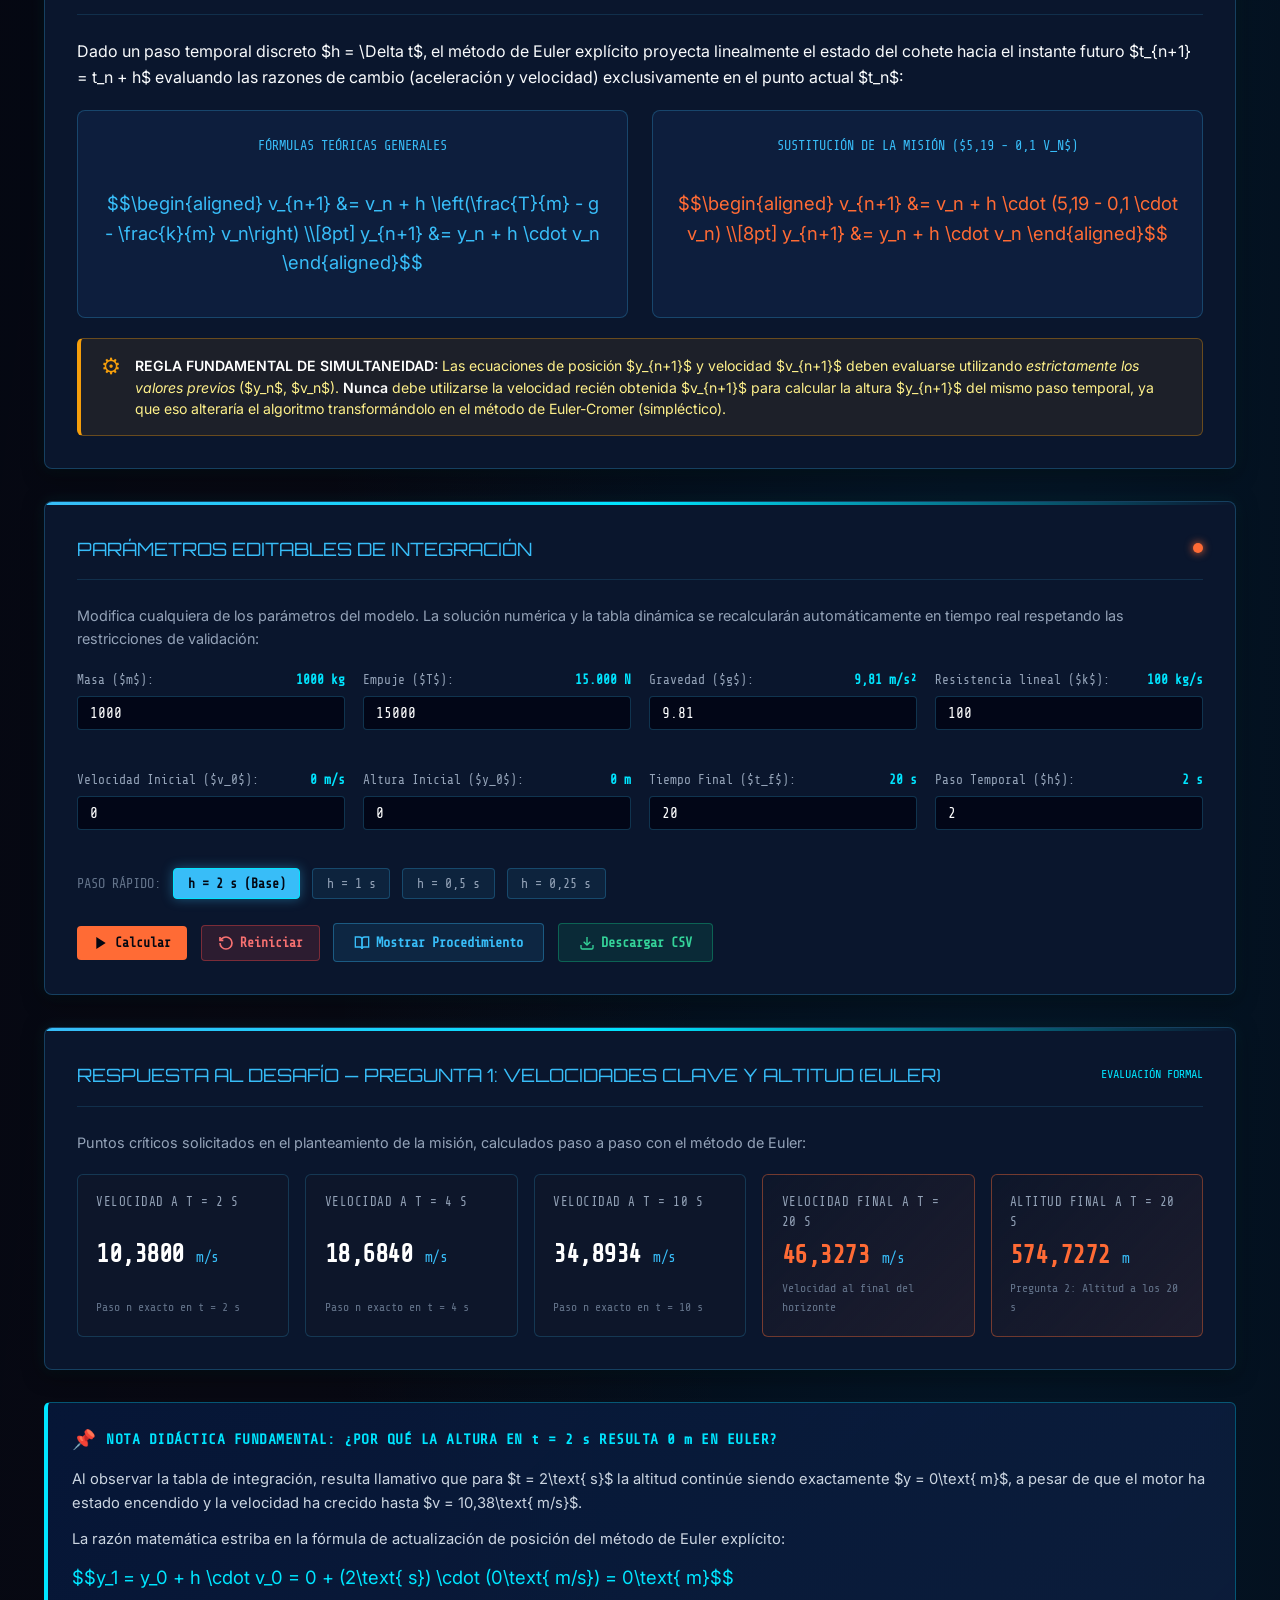
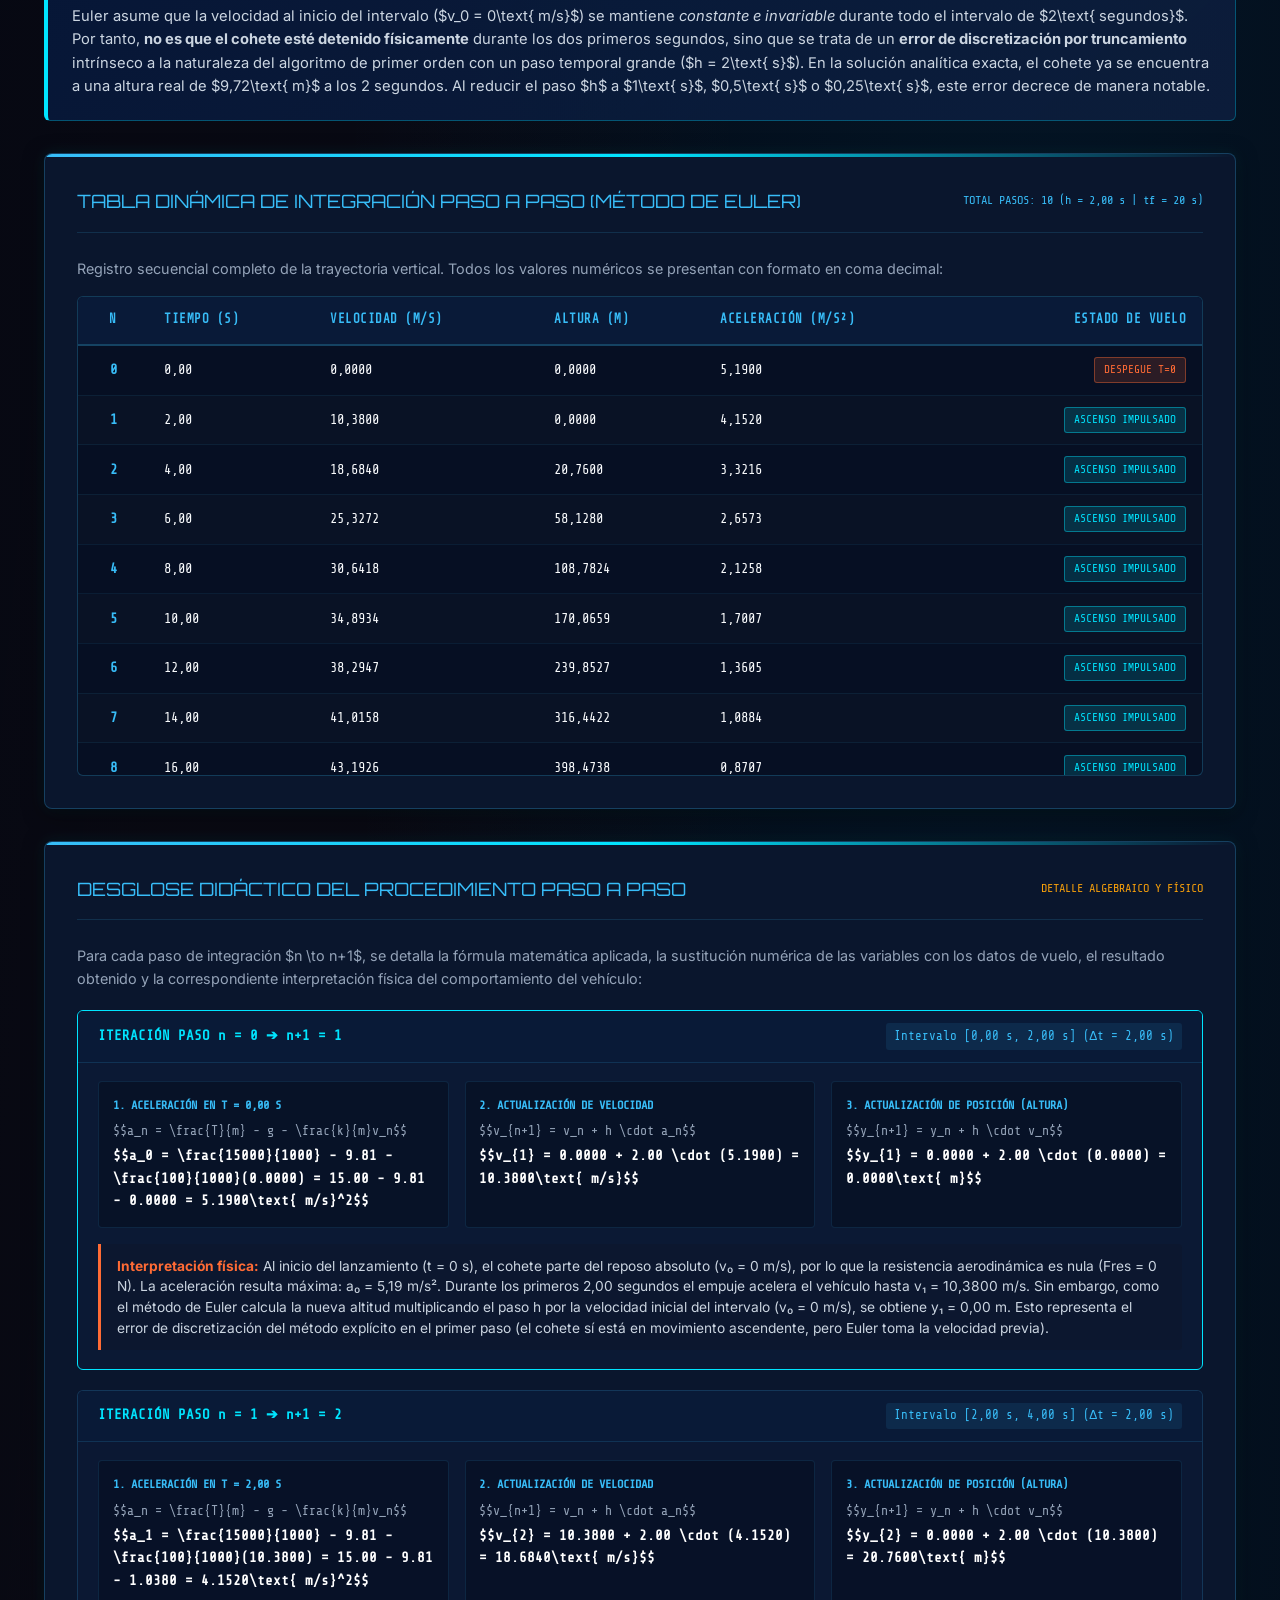
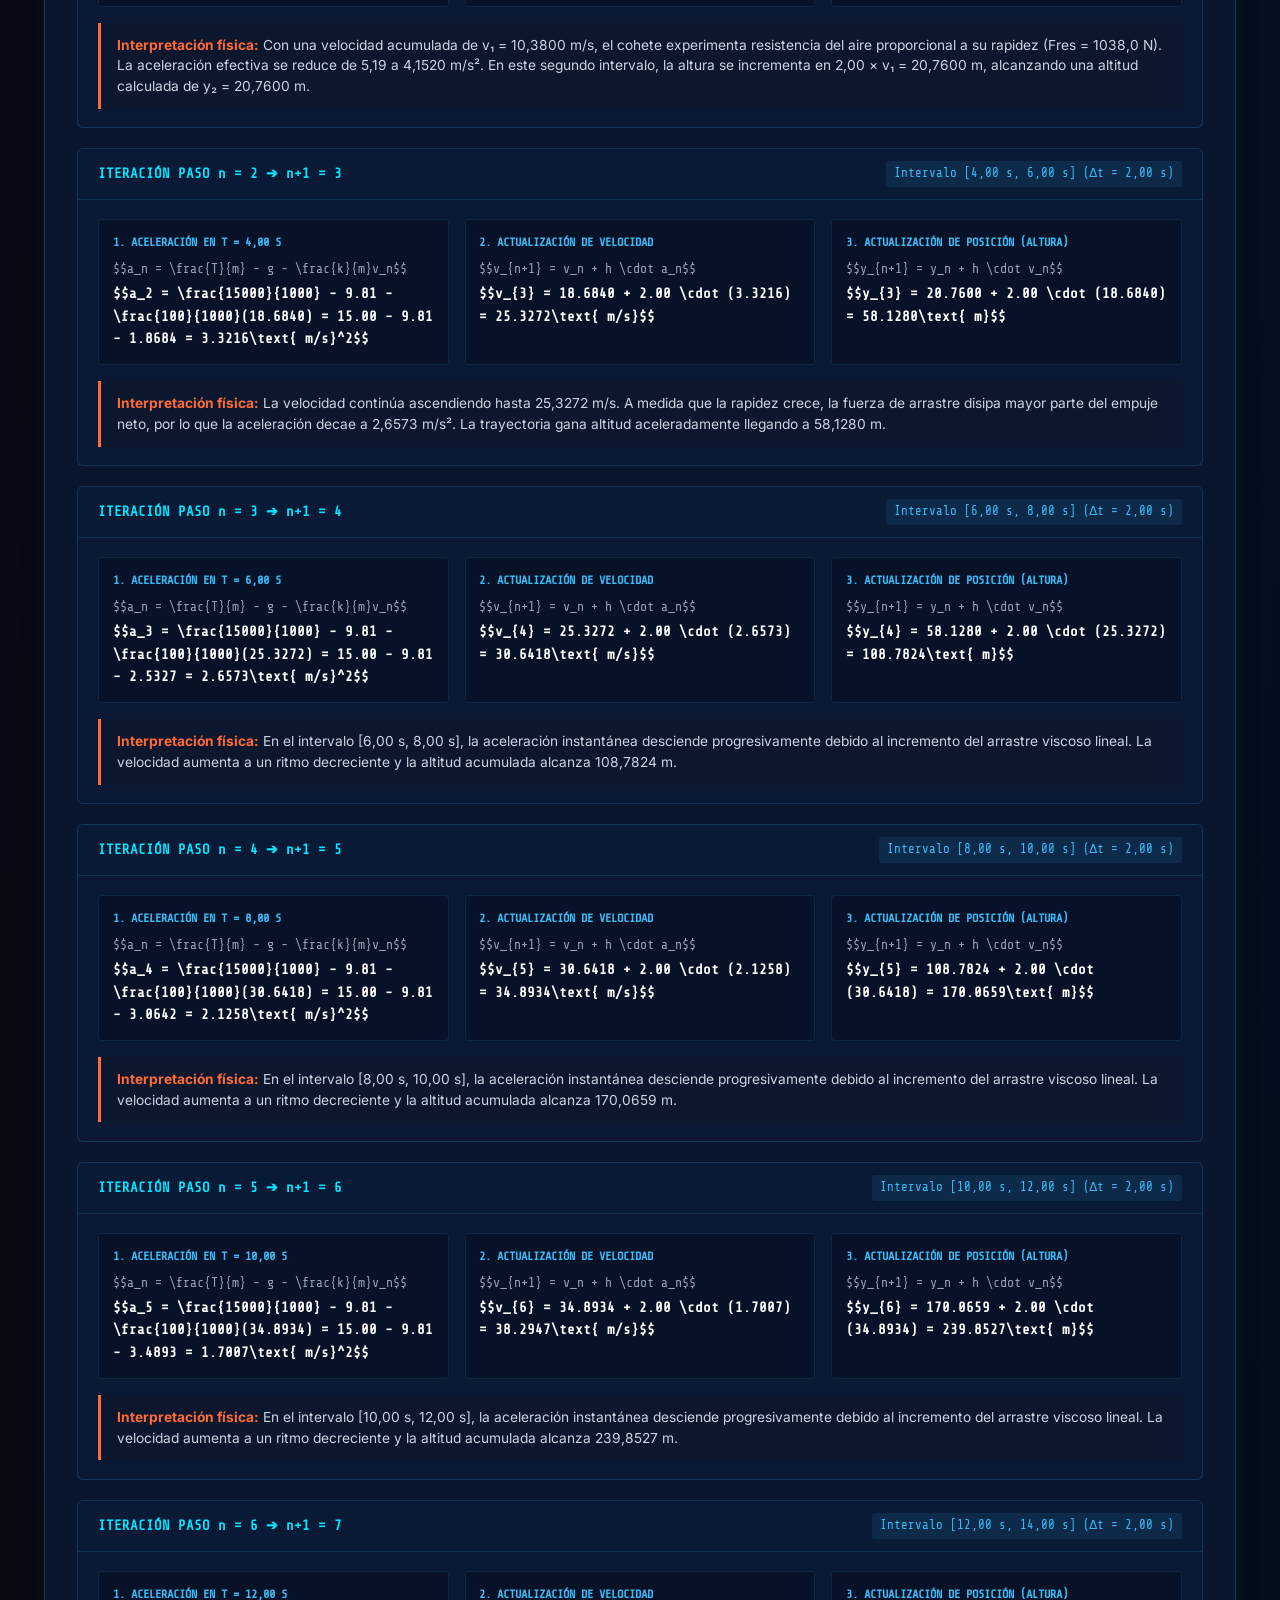
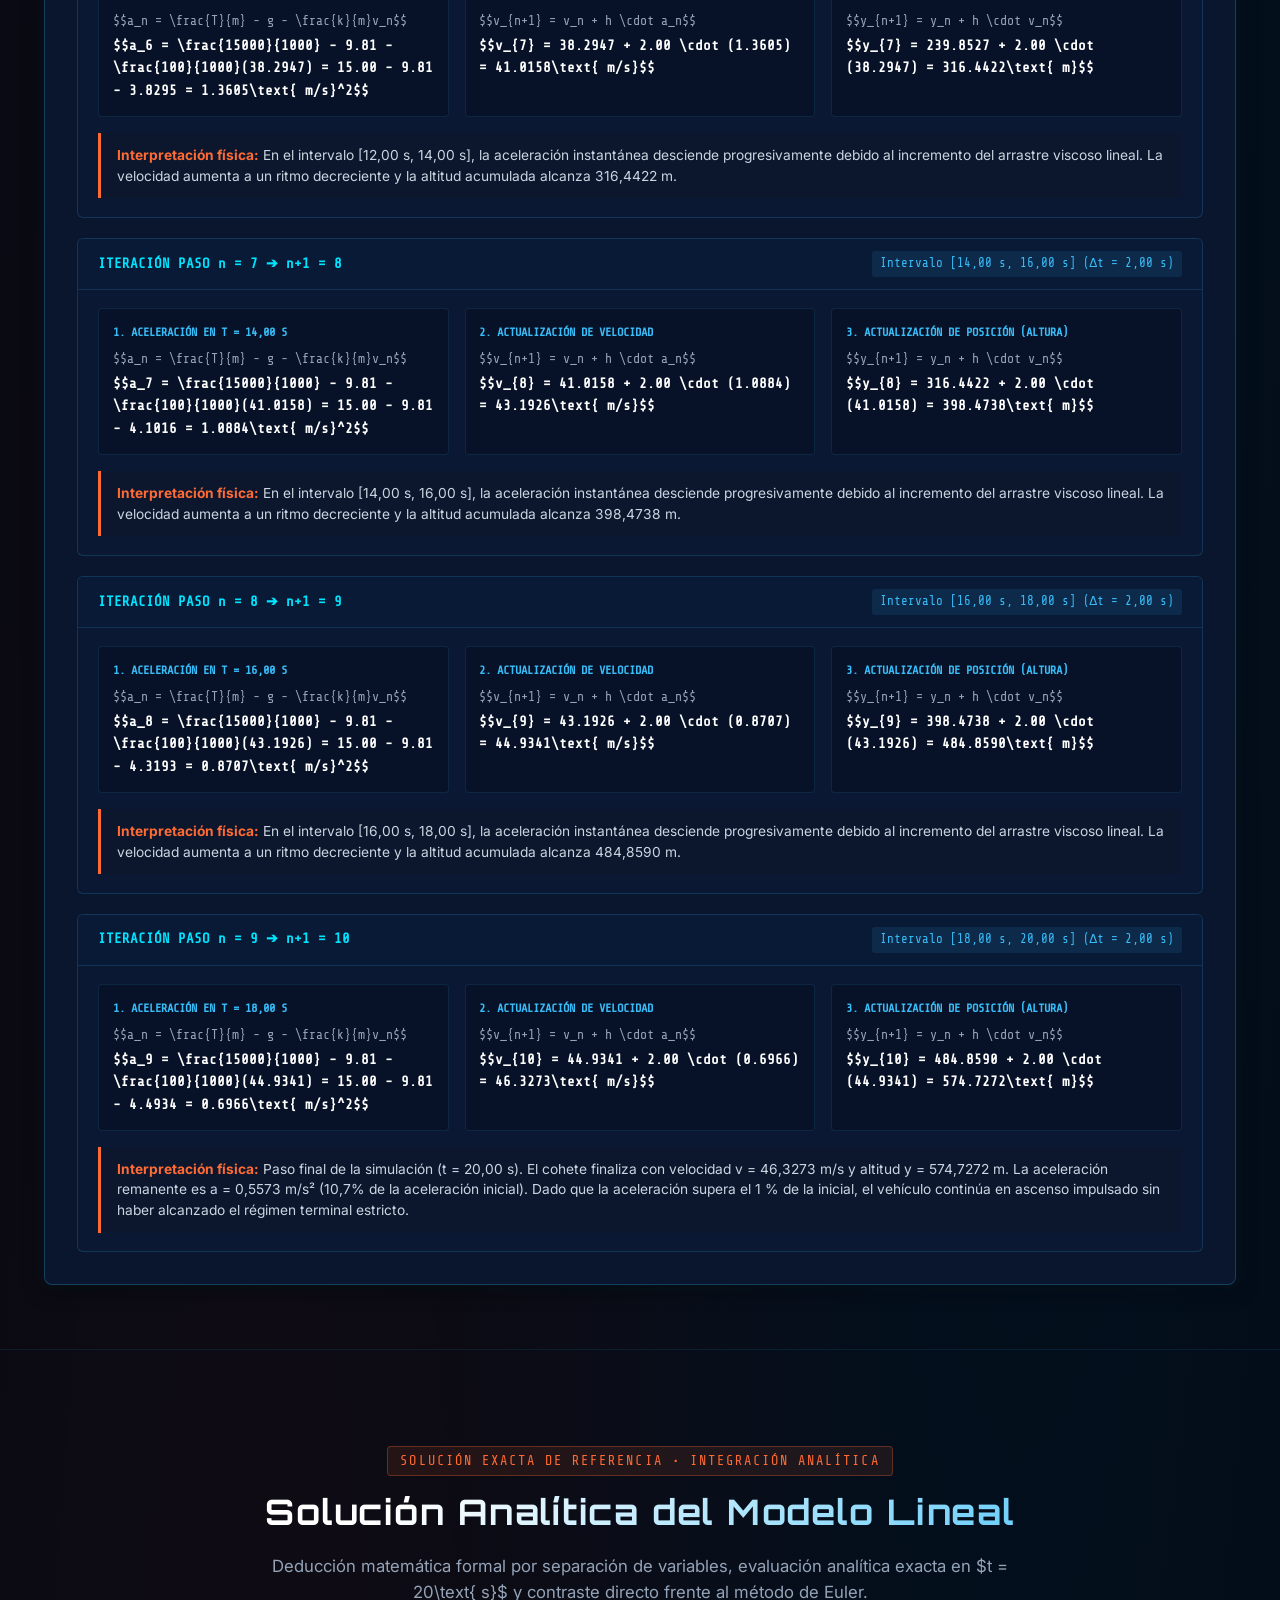
==== commit f561d4b9: "feat: simulador animado vinculado a los métodos numéricos, con telemetría, interpolación visual y co" ====
--- a/index.html
+++ b/index.html
@@ -2056,6 +2056,19 @@
             <input type="number" id="input-tFinal" class="param-input" value="20" step="1" min="5" max="100">
           </div>
 
+          <!-- Selector de Método Numérico para el Vuelo -->
+          <div class="param-input-group" style="margin-top: 1.25rem;">
+            <label class="param-input-label">
+              <span>Algoritmo de Vuelo:</span>
+            </label>
+            <div class="sim-method-selector-deck">
+              <button type="button" class="btn-sim-method active" data-method="euler">Euler (1º)</button>
+              <button type="button" class="btn-sim-method" data-method="heun">Heun (2º)</button>
+              <button type="button" class="btn-sim-method" data-method="rk4">RK4 (4º)</button>
+              <button type="button" class="btn-sim-method" data-method="analytical">Exacta</button>
+            </div>
+          </div>
+
           <div class="param-input-group" style="display: none;">
             <input type="number" id="input-v0" value="0">
             <input type="number" id="input-y0" value="0">
@@ -2064,37 +2077,216 @@
 
         <!-- Panel Central: Contenedor SVG de la Simulación y Controles de Vuelo -->
         <main class="viewport-deck">
+          <!-- Cabecera del Visor con Distintivo de Interpolación Suave Obligatorio -->
+          <div class="viewport-header-bar">
+            <div class="viewport-title-box">
+              <span class="status-dot-green"></span>
+              <span class="viewport-title-text">VISOR BALÍSTICO SVG — TELEMETRÍA 1962</span>
+            </div>
+            <div class="interpolation-badge">
+              <span class="badge-dot-cyan"></span>
+              <span>Interpolación visual entre pasos; no es un cálculo nuevo</span>
+            </div>
+          </div>
+
+          <!-- Banner de Aviso Didáctico: Error de Discretización de Euler en t in [0, 2 s] -->
+          <div id="sim-euler-zero-warning" class="sim-euler-alert-box" style="display: none;">
+            <div class="euler-alert-icon">⚠</div>
+            <div class="euler-alert-text">
+              <strong>Aviso Didáctico:</strong> El cohete permanece en $y = 0\text{ m}$ durante los primeros $2\text{ s}$ debido exclusivamente al error de discretización del Método de Euler ($y_1 = y_0 + h \cdot v_0 = 0 + 2 \cdot 0 = 0\text{ m}$), y no a falta de empuje.
+            </div>
+          </div>
+
+          <!-- Contenedor del Visor SVG Vectorial Vertical -->
           <div id="rocket-svg-container" class="simulation-svg-wrapper">
-            <svg id="rocket-svg" viewBox="0 0 600 480" class="simulation-svg" xmlns="http://www.w3.org/2000/svg">
-              <!-- Fondo de atmósfera y espacio (preparado para renderizado en fase 9) -->
-              <rect width="600" height="480" fill="url(#skyGradientStub)" />
-              <line x1="0" y1="450" x2="600" y2="450" stroke="#38bdf8" stroke-width="2" />
-              <!-- Plataforma de lanzamiento esquemática en reposo -->
-              <rect x="250" y="440" width="100" height="15" fill="#1e293b" stroke="#38bdf8" />
-              <!-- Cohete esquemático SVG preparado en pad -->
-              <g id="svg-rocket-group" transform="translate(290, 370)">
-                <rect x="5" y="10" width="10" height="50" fill="#f8fafc" stroke="#94a3b8" />
-                <polygon points="5,10 15,10 10,0" fill="#ef4444" />
-                <polygon points="0,55 5,45 5,60" fill="#475569" />
-                <polygon points="20,55 15,45 15,60" fill="#475569" />
-              </g>
-              <text x="300" y="240" text-anchor="middle" fill="rgba(56, 189, 248, 0.4)" font-family="'Share Tech Mono'" font-size="14">
-                VISOR VECTORIAL SVG — EN ESPERA DE LANZAMIENTO (FASE 9)
-              </text>
+            <svg id="rocket-svg" viewBox="0 0 540 600" class="simulation-svg" xmlns="http://www.w3.org/2000/svg">
               <defs>
-                <linearGradient id="skyGradientStub" x1="0%" y1="0%" x2="0%" y2="100%">
+                <!-- Gradiente de atmósfera a espacio -->
+                <linearGradient id="skyGrad" x1="0%" y1="0%" x2="0%" y2="100%">
                   <stop offset="0%" stop-color="#020617" />
-                  <stop offset="60%" stop-color="#081a3e" />
-                  <stop offset="100%" stop-color="#152238" />
+                  <stop offset="35%" stop-color="#071b3b" />
+                  <stop offset="70%" stop-color="#0c2d64" />
+                  <stop offset="90%" stop-color="#1e4976" />
+                  <stop offset="100%" stop-color="#2a5c8a" />
+                </linearGradient>
+                
+                <!-- Gradiente de suelo y pad -->
+                <linearGradient id="groundGrad" x1="0%" y1="0%" x2="0%" y2="100%">
+                  <stop offset="0%" stop-color="#1e293b" />
+                  <stop offset="100%" stop-color="#0f172a" />
+                </linearGradient>
+
+                <!-- Gradiente de llama propulsora exterior -->
+                <linearGradient id="flameOuterGrad" x1="0%" y1="0%" x2="0%" y2="100%">
+                  <stop offset="0%" stop-color="#ffedd5" />
+                  <stop offset="30%" stop-color="#ff7a00" />
+                  <stop offset="70%" stop-color="#e11d48" />
+                  <stop offset="100%" stop-color="rgba(225, 29, 72, 0)" />
+                </linearGradient>
+
+                <!-- Gradiente de llama interior blanca/amarilla -->
+                <linearGradient id="flameInnerGrad" x1="0%" y1="0%" x2="0%" y2="100%">
+                  <stop offset="0%" stop-color="#ffffff" />
+                  <stop offset="40%" stop-color="#fef08a" />
+                  <stop offset="85%" stop-color="#f59e0b" />
+                  <stop offset="100%" stop-color="rgba(245, 158, 11, 0)" />
                 </linearGradient>
               </defs>
+
+              <!-- 1. Fondo Atmosférico -->
+              <rect width="540" height="600" fill="url(#skyGrad)" />
+
+              <!-- 2. Estrellas en el espacio superior -->
+              <g id="svg-stars" opacity="0.8">
+                <circle cx="90" cy="30" r="1" fill="#fff" />
+                <circle cx="150" cy="50" r="1.5" fill="#38bdf8" />
+                <circle cx="210" cy="25" r="0.8" fill="#fff" />
+                <circle cx="280" cy="40" r="1.2" fill="#fff" />
+                <circle cx="360" cy="20" r="1.5" fill="#00e5ff" />
+                <circle cx="430" cy="45" r="1" fill="#fff" />
+                <circle cx="490" cy="35" r="0.8" fill="#fff" />
+                <circle cx="120" cy="80" r="1" fill="#fff" />
+                <circle cx="390" cy="75" r="1.2" fill="#fff" />
+                <circle cx="470" cy="90" r="1" fill="#fff" />
+              </g>
+
+              <!-- 3. Nubes atmosféricas a diferentes cotas -->
+              <g id="svg-clouds" opacity="0.32">
+                <path d="M 340 180 q 20 -20 40 0 q 30 -10 45 15 q 20 0 25 15 q -10 15 -30 15 h -75 q -15 0 -15 -15 q 0 -15 10 -15 z" fill="#94a3b8" />
+                <path d="M 80 300 q 25 -25 50 0 q 35 -15 55 18 q 20 0 25 18 q -15 18 -35 18 h -90 q -15 0 -15 -18 q 0 -18 10 -18 z" fill="#cbd5e1" />
+                <path d="M 380 430 q 30 -20 60 0 q 40 -15 65 15 q 20 0 25 20 h -145 q -15 0 -15 -18 q 0 -17 10 -17 z" fill="#e2e8f0" />
+              </g>
+
+              <!-- 4. Escala de Altura Vertical (Regla graduada en el lado izquierdo) -->
+              <g id="svg-altitude-ruler">
+                <line x1="60" y1="70" x2="60" y2="520" stroke="rgba(56, 189, 248, 0.35)" stroke-width="2" stroke-dasharray="4 4" />
+                
+                <!-- 100% (Apex) -->
+                <line x1="50" y1="70" x2="65" y2="70" stroke="#00e5ff" stroke-width="2" />
+                <text id="ruler-lbl-100" x="45" y="74" text-anchor="end" fill="#00e5ff" font-family="'JetBrains Mono', monospace" font-size="10" font-weight="bold">600m</text>
+                
+                <!-- 75% -->
+                <line x1="53" y1="182" x2="63" y2="182" stroke="rgba(56, 189, 248, 0.4)" stroke-width="1.5" />
+                <text id="ruler-lbl-75" x="48" y="186" text-anchor="end" fill="#94a3b8" font-family="'JetBrains Mono', monospace" font-size="9">450m</text>
+                
+                <!-- 50% -->
+                <line x1="50" y1="295" x2="65" y2="295" stroke="rgba(56, 189, 248, 0.6)" stroke-width="1.5" />
+                <text id="ruler-lbl-50" x="45" y="299" text-anchor="end" fill="#38bdf8" font-family="'JetBrains Mono', monospace" font-size="9" font-weight="bold">300m</text>
+                
+                <!-- 25% -->
+                <line x1="53" y1="407" x2="63" y2="407" stroke="rgba(56, 189, 248, 0.4)" stroke-width="1.5" />
+                <text id="ruler-lbl-25" x="48" y="411" text-anchor="end" fill="#94a3b8" font-family="'JetBrains Mono', monospace" font-size="9">150m</text>
+                
+                <!-- 0% (Pad) -->
+                <line x1="50" y1="520" x2="65" y2="520" stroke="#10b981" stroke-width="2" />
+                <text id="ruler-lbl-0" x="45" y="524" text-anchor="end" fill="#10b981" font-family="'JetBrains Mono', monospace" font-size="10" font-weight="bold">0m</text>
+
+                <!-- Cursor móvil de altitud -->
+                <g id="svg-alt-cursor" transform="translate(62, 520)">
+                  <polygon points="0,0 8,-5 8,5" fill="#00e5ff" />
+                  <rect x="9" y="-9" width="55" height="18" rx="2" fill="rgba(6, 14, 32, 0.9)" stroke="#00e5ff" stroke-width="1" />
+                  <text id="cursor-alt-text" x="36" y="3" text-anchor="middle" fill="#00e5ff" font-family="'JetBrains Mono', monospace" font-size="9" font-weight="bold">0m</text>
+                </g>
+              </g>
+
+              <!-- 5. Plataforma de Lanzamiento y Torre LC-14 -->
+              <g id="svg-ground-and-pad">
+                <rect x="0" y="520" width="540" height="80" fill="url(#groundGrad)" stroke="rgba(56, 189, 248, 0.25)" stroke-width="1" />
+                <line x1="0" y1="520" x2="540" y2="520" stroke="#38bdf8" stroke-width="1.5" opacity="0.6" />
+
+                <!-- Flame Trench -->
+                <polygon points="260,520 280,555 340,555 360,520" fill="#090d16" stroke="#475569" stroke-width="1.5" />
+                <line x1="280" y1="555" x2="250" y2="600" stroke="#334155" stroke-width="2" />
+                <line x1="340" y1="555" x2="370" y2="600" stroke="#334155" stroke-width="2" />
+
+                <!-- Mesa de lanzamiento -->
+                <rect x="275" y="515" width="70" height="8" rx="1" fill="#475569" stroke="#94a3b8" stroke-width="1" />
+                <rect x="285" y="523" width="10" height="12" fill="#334155" />
+                <rect x="325" y="523" width="10" height="12" fill="#334155" />
+
+                <!-- Torre de Servicio de la NASA (Lattice Tower) -->
+                <g id="svg-gantry-tower" opacity="0.95">
+                  <rect x="235" y="330" width="18" height="190" fill="#7f1d1d" stroke="#ef4444" stroke-width="1" />
+                  <rect x="235" y="360" width="18" height="30" fill="#f8fafc" />
+                  <rect x="235" y="420" width="18" height="30" fill="#f8fafc" />
+                  <rect x="235" y="480" width="18" height="30" fill="#f8fafc" />
+                  <path d="M 235 330 L 253 360 M 253 330 L 235 360 M 235 360 L 253 390 M 253 360 L 235 390 M 235 390 L 253 420 M 253 390 L 235 420 M 235 420 L 253 450 M 253 420 L 235 450 M 235 450 L 253 480 M 253 450 L 235 480 M 235 480 L 253 510 M 253 480 L 235 510" stroke="#1e293b" stroke-width="1.5" />
+                  <polygon id="svg-umbilical-arm" points="253,380 295,380 295,386 253,386" fill="#f59e0b" stroke="#b45309" stroke-width="1" />
+                  <line x1="253" y1="380" x2="285" y2="368" stroke="#f59e0b" stroke-width="1.5" />
+                  <circle cx="244" cy="326" r="3" fill="#ef4444">
+                    <animate attributeName="opacity" values="1;0.2;1" dur="1s" repeatCount="indefinite" />
+                  </circle>
+                </g>
+              </g>
+
+              <!-- 6. Humo Volumétrico en Despegue -->
+              <g id="svg-smoke-group" opacity="0">
+                <ellipse id="smoke-1" cx="310" cy="525" rx="35" ry="15" fill="#cbd5e1" opacity="0.6" />
+                <ellipse id="smoke-2" cx="270" cy="535" rx="45" ry="18" fill="#94a3b8" opacity="0.5" />
+                <ellipse id="smoke-3" cx="350" cy="535" rx="45" ry="18" fill="#94a3b8" opacity="0.5" />
+              </g>
+
+              <!-- 7. Cohete y Llamas Propulsoras -->
+              <g id="svg-rocket-group" transform="translate(310, 520)">
+                <!-- Llamas del Motor -->
+                <g id="svg-thruster-flame" opacity="0">
+                  <polygon id="flame-outer" points="-10,0 0,55 10,0" fill="url(#flameOuterGrad)" />
+                  <polygon id="flame-inner" points="-5,0 0,35 5,0" fill="url(#flameInnerGrad)" />
+                  <circle cx="0" cy="15" r="14" fill="rgba(255, 107, 0, 0.4)" filter="blur(2px)" />
+                </g>
+
+                <!-- Tobera de escape -->
+                <polygon points="-6,0 6,0 4,-10 -4,-10" fill="#334155" stroke="#64748b" stroke-width="1" />
+                
+                <!-- Aletas estabilizadoras -->
+                <polygon points="-10,-10 -24,-2 -24,-22 -10,-24" fill="#1e293b" stroke="#00e5ff" stroke-width="1" />
+                <polygon points="10,-10 24,-2 24,-22 10,-24" fill="#1e293b" stroke="#00e5ff" stroke-width="1" />
+
+                <!-- Fuselaje cilíndrico con patrón de rodadura Mercury -->
+                <rect x="-10" y="-70" width="20" height="60" rx="2" fill="#f8fafc" stroke="#94a3b8" stroke-width="1.2" />
+                <rect x="-10" y="-55" width="20" height="12" fill="#0f172a" />
+                <rect x="-10" y="-35" width="20" height="4" fill="#ff6b00" />
+                <line x1="-5" y1="-22" x2="5" y2="-22" stroke="#ef4444" stroke-width="1.5" />
+
+                <!-- Cápsula Mercury / Ojiva cónica -->
+                <polygon points="-10,-70 10,-70 0,-92" fill="#0f172a" stroke="#475569" stroke-width="1" />
+                <circle cx="0" cy="-76" r="2.5" fill="#38bdf8" />
+
+                <!-- Torre de escape aerodinámica -->
+                <line x1="0" y1="-92" x2="0" y2="-106" stroke="#ef4444" stroke-width="1.5" />
+                <polygon points="-3,-106 3,-106 0,-112" fill="#ef4444" />
+              </g>
             </svg>
           </div>
           
+          <!-- Barra de Controles de Vuelo -->
           <div class="simulator-controls-bar">
-            <button id="btn-sim-launch" class="btn-ctrl btn-launch">▲ LANZAR COHETE</button>
-            <button id="btn-sim-pause" class="btn-ctrl btn-pause">⏸ PAUSAR</button>
-            <button id="btn-sim-reset" class="btn-ctrl btn-reset">↺ REINICIAR</button>
+            <div class="sim-primary-ctrls">
+              <button id="btn-sim-launch" class="btn-ctrl btn-launch">
+                <svg width="14" height="14" viewBox="0 0 24 24" fill="currentColor" style="margin-right: 5px;"><polygon points="5 3 19 12 5 21 5 3"/></svg>
+                INICIAR LANZAMIENTO
+              </button>
+              <button id="btn-sim-pause" class="btn-ctrl btn-pause">
+                <svg width="14" height="14" viewBox="0 0 24 24" fill="none" stroke="currentColor" stroke-width="2" style="margin-right: 5px;"><rect x="6" y="4" width="4" height="16"/><rect x="14" y="4" width="4" height="16"/></svg>
+                PAUSAR
+              </button>
+              <button id="btn-sim-step" class="btn-ctrl btn-step">
+                <svg width="14" height="14" viewBox="0 0 24 24" fill="none" stroke="currentColor" stroke-width="2" style="margin-right: 5px;"><polygon points="5 4 15 12 5 20 5 4"/><line x1="19" y1="5" x2="19" y2="19"/></svg>
+                AVANZAR UN PASO
+              </button>
+              <button id="btn-sim-reset" class="btn-ctrl btn-reset">
+                <svg width="14" height="14" viewBox="0 0 24 24" fill="none" stroke="currentColor" stroke-width="2" style="margin-right: 5px;"><path d="M3 12a9 9 0 1 0 9-9 9.75 9.75 0 0 0-6.74 2.74L3 8"/><path d="M3 3v5h5"/></svg>
+                REINICIAR
+              </button>
+            </div>
+
+            <div class="sim-speed-selector-bar">
+              <span class="speed-label">VELOCIDAD:</span>
+              <button type="button" class="btn-sim-speed" data-speed="0.5">0,5x</button>
+              <button type="button" class="btn-sim-speed active" data-speed="1.0">1x</button>
+              <button type="button" class="btn-sim-speed" data-speed="2.0">2x</button>
+              <button type="button" class="btn-sim-speed" data-speed="4.0">4x</button>
+            </div>
           </div>
         </main>
 
@@ -2124,8 +2316,23 @@
             </div>
 
             <div class="telemetry-metric-card">
+              <div class="metric-title">Método Activo</div>
+              <div id="telem-method" class="metric-number" style="font-size: 1.05rem; color: var(--electric-blue);">Euler (1º orden)</div>
+            </div>
+
+            <div class="telemetry-metric-card">
+              <div class="metric-title">Paso de Integración ($h$)</div>
+              <div id="telem-step" class="metric-number" style="font-size: 1.15rem; color: var(--sky-blue);">h = 2,00 s</div>
+            </div>
+
+            <div class="telemetry-metric-card">
+              <div class="metric-title">Altura Máxima ($y_{\max}$)</div>
+              <div id="telem-max-alt" class="metric-number" style="font-size: 1.15rem; color: var(--mission-orange);">589,2 m</div>
+            </div>
+
+            <div class="telemetry-metric-card">
               <div class="metric-title">Estado de Vuelo</div>
-              <div id="telem-status" class="metric-number" style="font-size: 1.1rem; color: var(--terminal-green);">LISTO EN PAD</div>
+              <div id="telem-status" class="metric-number" style="font-size: 1.05rem; color: var(--terminal-green);">LISTO EN PLATAFORMA</div>
             </div>
           </div>
         </aside>
--- a/css/styles.css
+++ b/css/styles.css
@@ -1690,23 +1690,147 @@
   display: flex;
   flex-direction: column;
   box-shadow: inset 0 0 30px rgba(0, 0, 0, 0.8);
+  position: relative;
+}
+
+.viewport-header-bar {
+  display: flex;
+  justify-content: space-between;
+  align-items: center;
+  flex-wrap: wrap;
+  gap: 0.65rem;
+  margin-bottom: 0.75rem;
+  padding-bottom: 0.5rem;
+  border-bottom: 1px solid rgba(56, 189, 248, 0.15);
+}
+
+.viewport-title-box {
+  display: flex;
+  align-items: center;
+  gap: 0.5rem;
+}
+
+.viewport-title-text {
+  font-family: var(--font-mono);
+  font-size: 0.82rem;
+  font-weight: 700;
+  color: var(--sky-blue);
+  letter-spacing: 0.5px;
+}
+
+.status-dot-green {
+  width: 8px;
+  height: 8px;
+  border-radius: 50%;
+  background: #10B981;
+  box-shadow: 0 0 8px #10B981;
+}
+
+.interpolation-badge {
+  display: inline-flex;
+  align-items: center;
+  gap: 0.45rem;
+  background: rgba(0, 229, 255, 0.08);
+  border: 1px solid rgba(0, 229, 255, 0.35);
+  border-radius: 4px;
+  padding: 0.25rem 0.65rem;
+  font-family: var(--font-mono);
+  font-size: 0.72rem;
+  color: #38bdf8;
+  letter-spacing: 0.3px;
+}
+
+.badge-dot-cyan {
+  width: 6px;
+  height: 6px;
+  border-radius: 50%;
+  background: #00E5FF;
+  box-shadow: 0 0 6px #00E5FF;
+}
+
+.sim-euler-alert-box {
+  background: rgba(245, 158, 11, 0.12);
+  border: 1px solid rgba(245, 158, 11, 0.45);
+  border-left: 4px solid var(--mission-amber);
+  border-radius: 4px;
+  padding: 0.65rem 0.95rem;
+  margin-bottom: 0.75rem;
+  display: flex;
+  align-items: flex-start;
+  gap: 0.65rem;
+  font-size: 0.82rem;
+  color: #fef08a;
+  line-height: 1.4;
+  animation: fadeInWarning 0.3s ease-in;
+}
+
+@keyframes fadeInWarning {
+  from { opacity: 0; transform: translateY(-4px); }
+  to { opacity: 1; transform: translateY(0); }
+}
+
+.euler-alert-icon {
+  font-size: 1.1rem;
+  color: var(--mission-amber);
+  line-height: 1;
+  flex-shrink: 0;
+}
+
+.euler-alert-text strong {
+  color: #fff;
 }
 
 .simulation-svg-wrapper {
   width: 100%;
-  height: 480px;
+  height: 520px;
   background: linear-gradient(180deg, #020617 0%, #081a3e 70%, #152238 100%);
   border-radius: var(--radius-sm);
   overflow: hidden;
   display: flex;
   align-items: center;
   justify-content: center;
+  position: relative;
+  border: 1px solid rgba(56, 189, 248, 0.15);
 }
 
 .simulation-svg {
   width: 100%;
   height: 100%;
   display: block;
+}
+
+/* Selector de método numérico en control deck */
+.sim-method-selector-deck {
+  display: grid;
+  grid-template-columns: repeat(2, 1fr);
+  gap: 0.4rem;
+  margin-top: 0.35rem;
+}
+
+.btn-sim-method {
+  font-family: var(--font-mono);
+  font-size: 0.75rem;
+  color: var(--text-muted);
+  background: rgba(6, 14, 32, 0.7);
+  border: 1px solid var(--border-console);
+  padding: 0.4rem 0.6rem;
+  border-radius: 3px;
+  cursor: pointer;
+  transition: all 0.2s ease;
+  text-align: center;
+}
+
+.btn-sim-method:hover {
+  border-color: var(--sky-blue);
+  color: #fff;
+}
+
+.btn-sim-method.active {
+  background: rgba(0, 229, 255, 0.15);
+  border-color: #00E5FF;
+  color: #00E5FF;
+  font-weight: 700;
+  box-shadow: 0 0 8px rgba(0, 229, 255, 0.25);
 }
 
 /* Selector interactivo de paso h */
@@ -1745,20 +1869,32 @@
 
 .simulator-controls-bar {
   display: flex;
-  gap: 1rem;
+  flex-wrap: wrap;
+  gap: 0.75rem;
   margin-top: 1rem;
-  justify-content: center;
+  justify-content: space-between;
+  align-items: center;
+}
+
+.sim-primary-ctrls {
+  display: flex;
+  flex-wrap: wrap;
+  gap: 0.5rem;
+  align-items: center;
 }
 
 .btn-ctrl {
   font-family: var(--font-mono);
-  font-size: 0.9rem;
-  font-weight: bold;
-  padding: 0.6rem 1.25rem;
+  font-size: 0.82rem;
+  font-weight: 700;
+  padding: 0.55rem 1rem;
   border-radius: var(--radius-sm);
   cursor: pointer;
   border: none;
+  display: inline-flex;
+  align-items: center;
   transition: all 0.2s ease;
+  user-select: none;
 }
 
 .btn-launch {
@@ -1771,24 +1907,91 @@
   box-shadow: var(--shadow-orange);
 }
 
+.btn-launch.running-active {
+  background: #ea580c;
+  box-shadow: 0 0 14px rgba(255, 107, 0, 0.6);
+}
+
 .btn-pause {
-  background: rgba(245, 158, 11, 0.2);
+  background: rgba(245, 158, 11, 0.15);
   color: var(--mission-amber);
   border: 1px solid var(--mission-amber);
 }
 
 .btn-pause:hover {
-  background: rgba(245, 158, 11, 0.3);
+  background: rgba(245, 158, 11, 0.28);
+}
+
+.btn-pause.active-paused {
+  background: var(--mission-amber);
+  color: #030712;
+  font-weight: bold;
+  box-shadow: 0 0 10px rgba(245, 158, 11, 0.5);
+}
+
+.btn-step {
+  background: rgba(56, 189, 248, 0.12);
+  color: var(--sky-blue);
+  border: 1px solid rgba(56, 189, 248, 0.35);
+}
+
+.btn-step:hover {
+  background: rgba(56, 189, 248, 0.25);
+  border-color: var(--sky-blue);
+  color: #fff;
 }
 
 .btn-reset {
-  background: rgba(239, 68, 68, 0.2);
-  color: var(--alert-red);
-  border: 1px solid var(--alert-red);
+  background: rgba(239, 68, 68, 0.15);
+  color: #f87171;
+  border: 1px solid rgba(239, 68, 68, 0.4);
 }
 
 .btn-reset:hover {
-  background: rgba(239, 68, 68, 0.3);
+  background: rgba(239, 68, 68, 0.25);
+  color: #fff;
+}
+
+/* Selector de velocidad de reproducción */
+.sim-speed-selector-bar {
+  display: flex;
+  align-items: center;
+  gap: 0.35rem;
+  background: rgba(6, 14, 32, 0.8);
+  border: 1px solid var(--border-console);
+  border-radius: 4px;
+  padding: 0.25rem 0.5rem;
+}
+
+.speed-label {
+  font-family: var(--font-mono);
+  font-size: 0.72rem;
+  color: var(--text-dim);
+  font-weight: 600;
+  margin-right: 0.2rem;
+}
+
+.btn-sim-speed {
+  font-family: var(--font-mono);
+  font-size: 0.75rem;
+  color: var(--text-muted);
+  background: transparent;
+  border: 1px solid transparent;
+  padding: 0.2rem 0.45rem;
+  border-radius: 3px;
+  cursor: pointer;
+  transition: all 0.18s ease;
+}
+
+.btn-sim-speed:hover {
+  color: var(--sky-blue);
+  background: rgba(56, 189, 248, 0.1);
+}
+
+.btn-sim-speed.active {
+  background: var(--sky-blue);
+  color: #030712;
+  font-weight: 700;
 }
 
 .telemetry-deck {
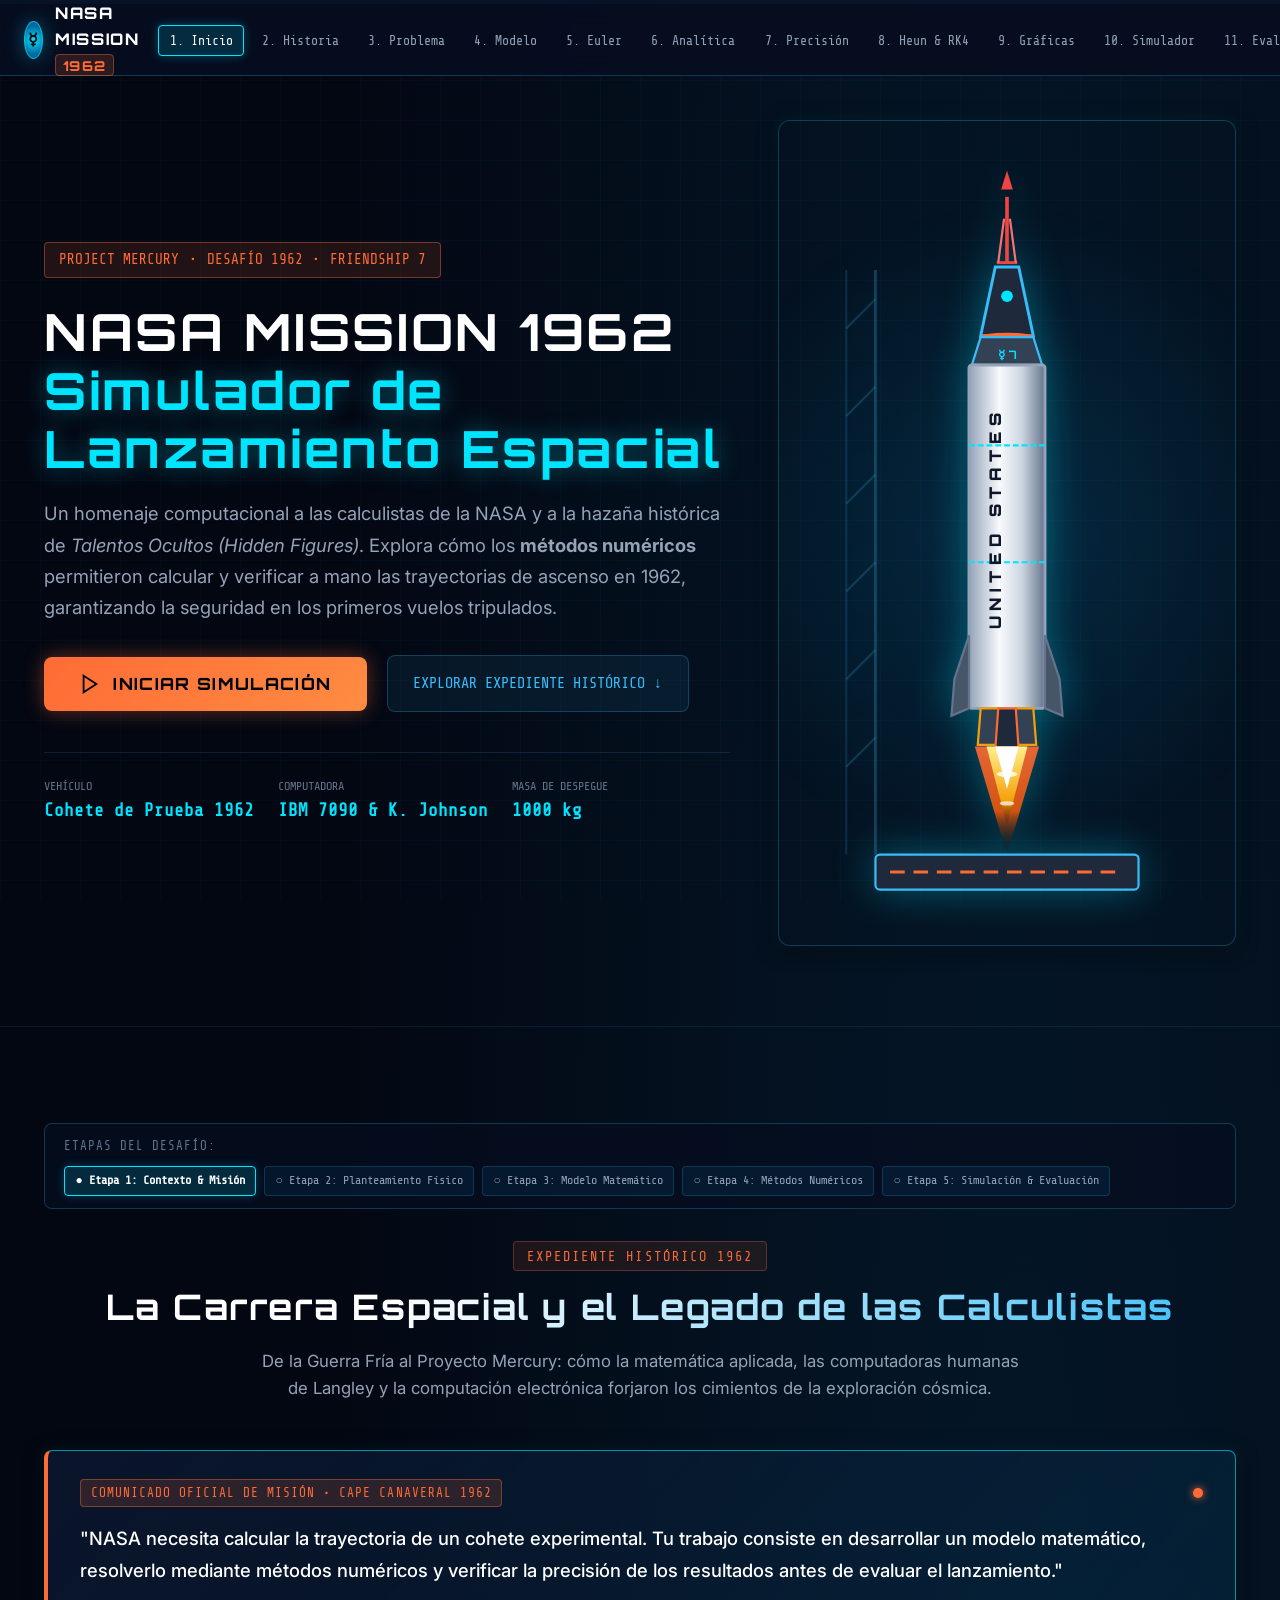
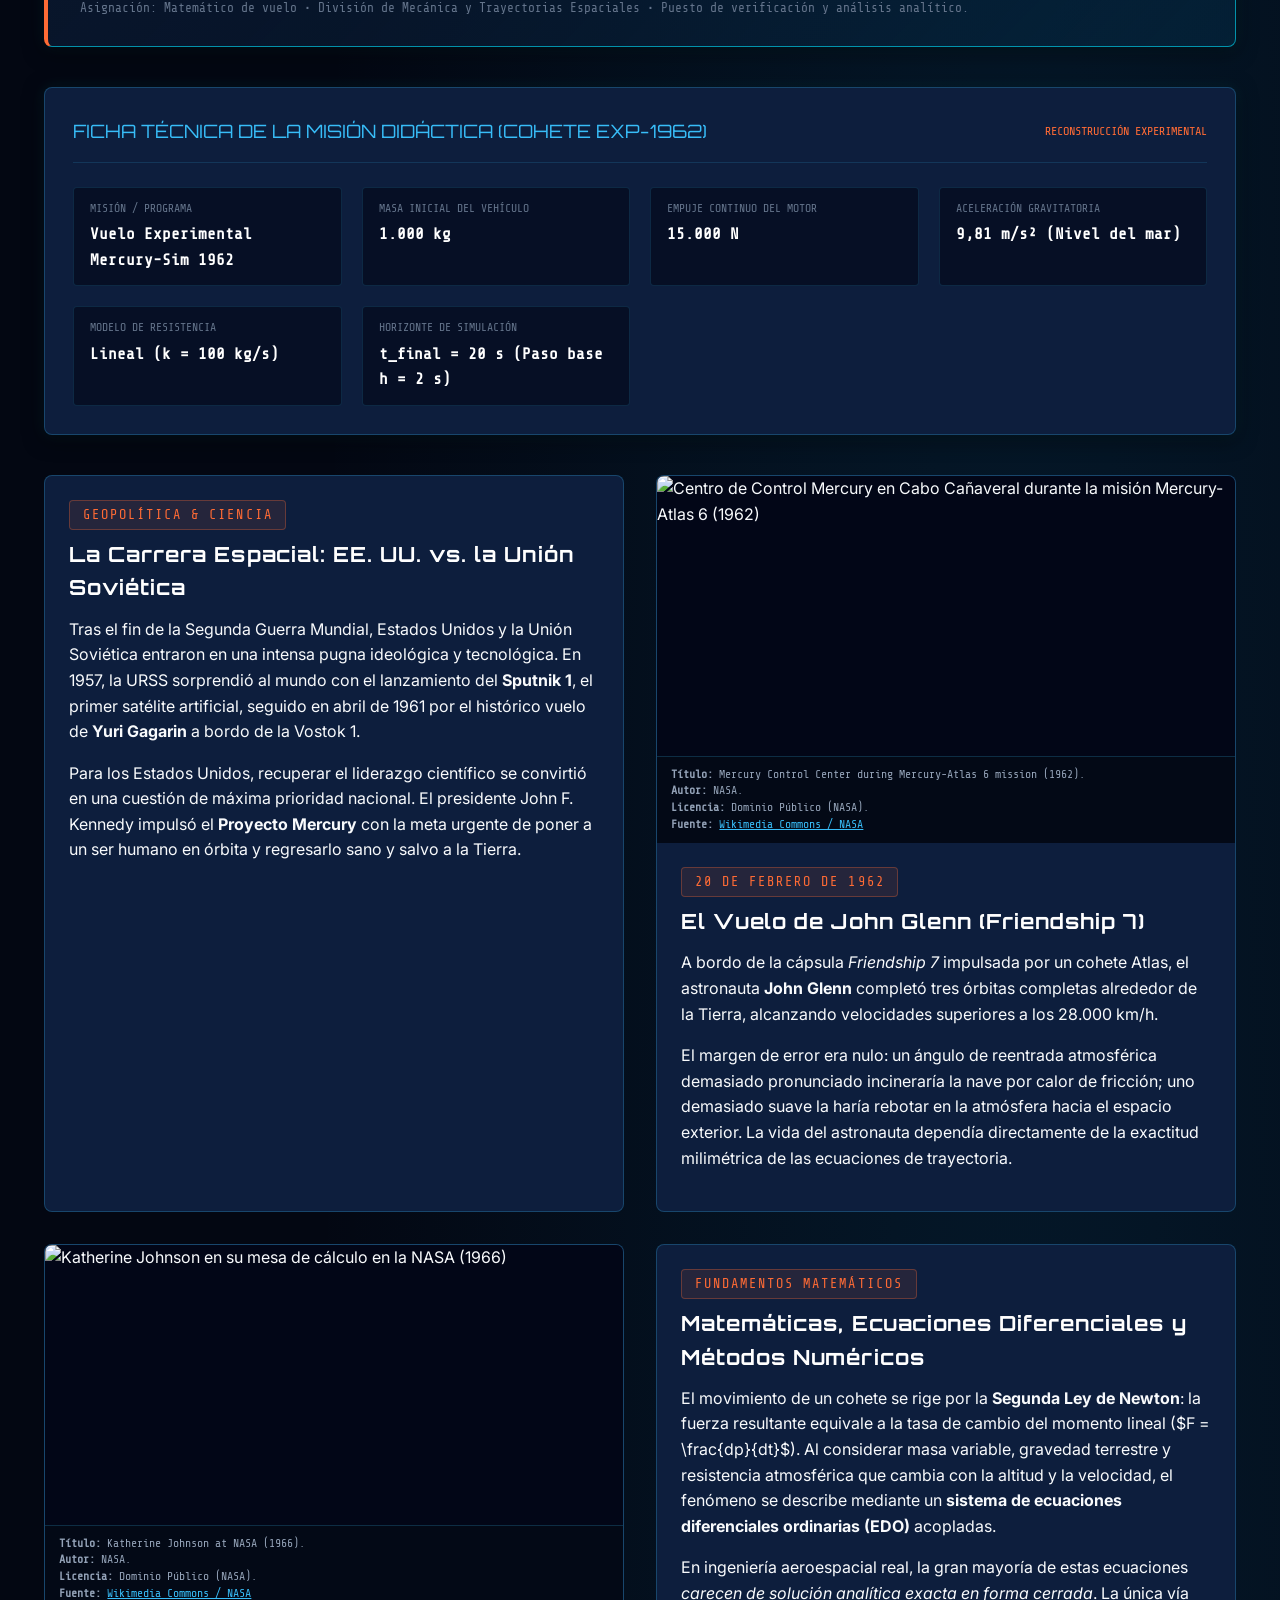
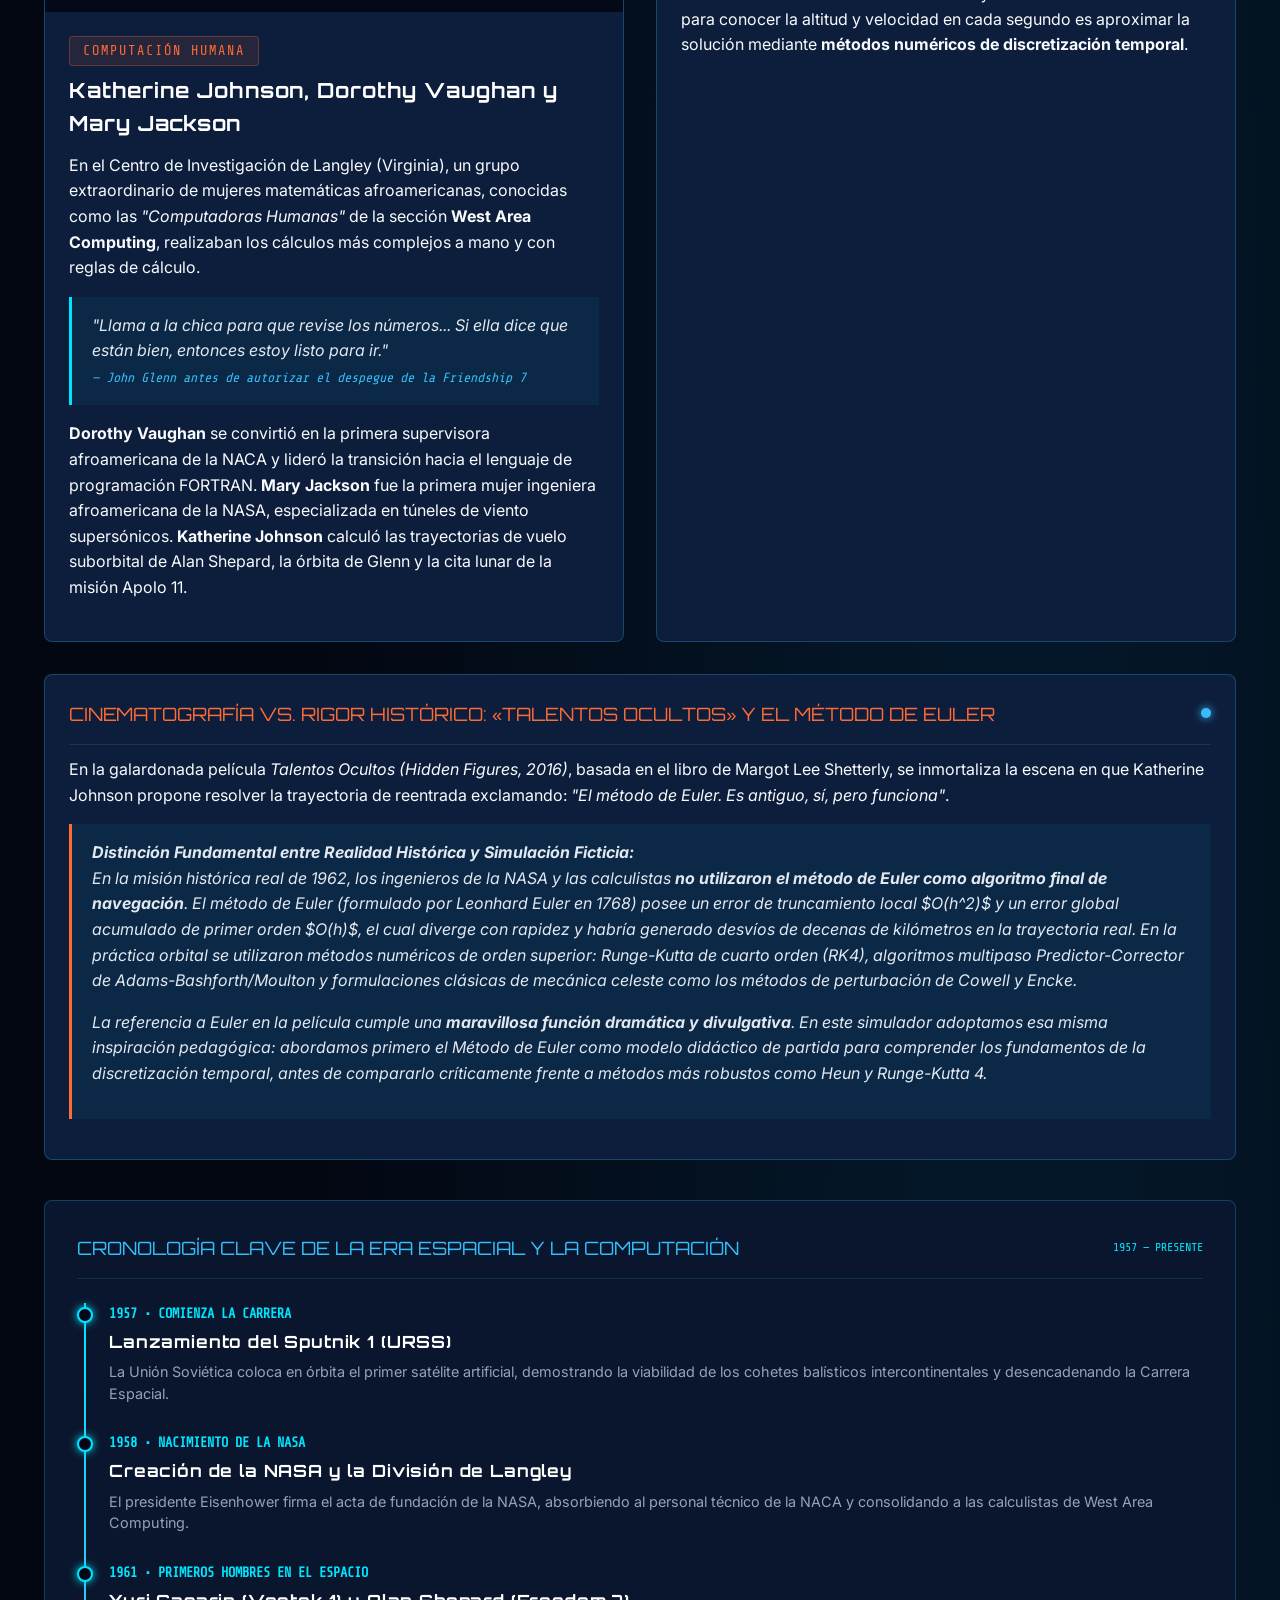
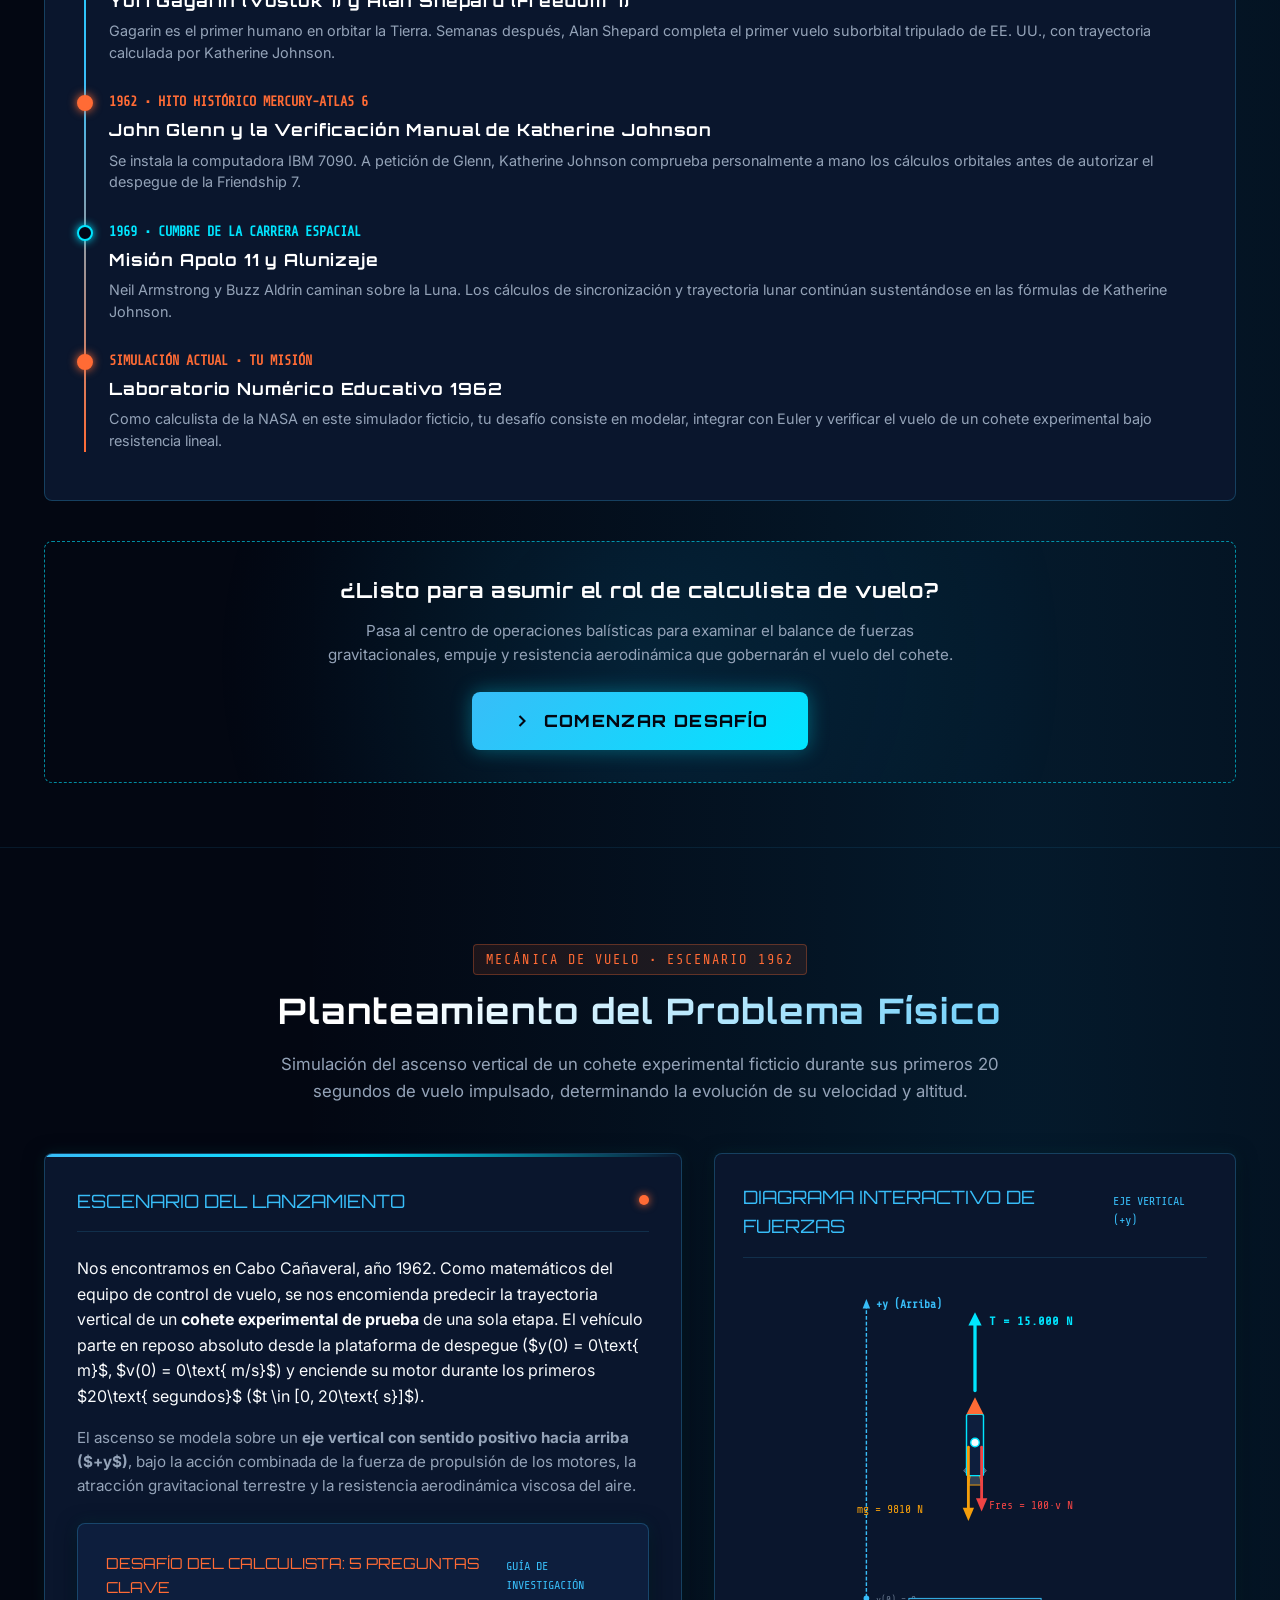
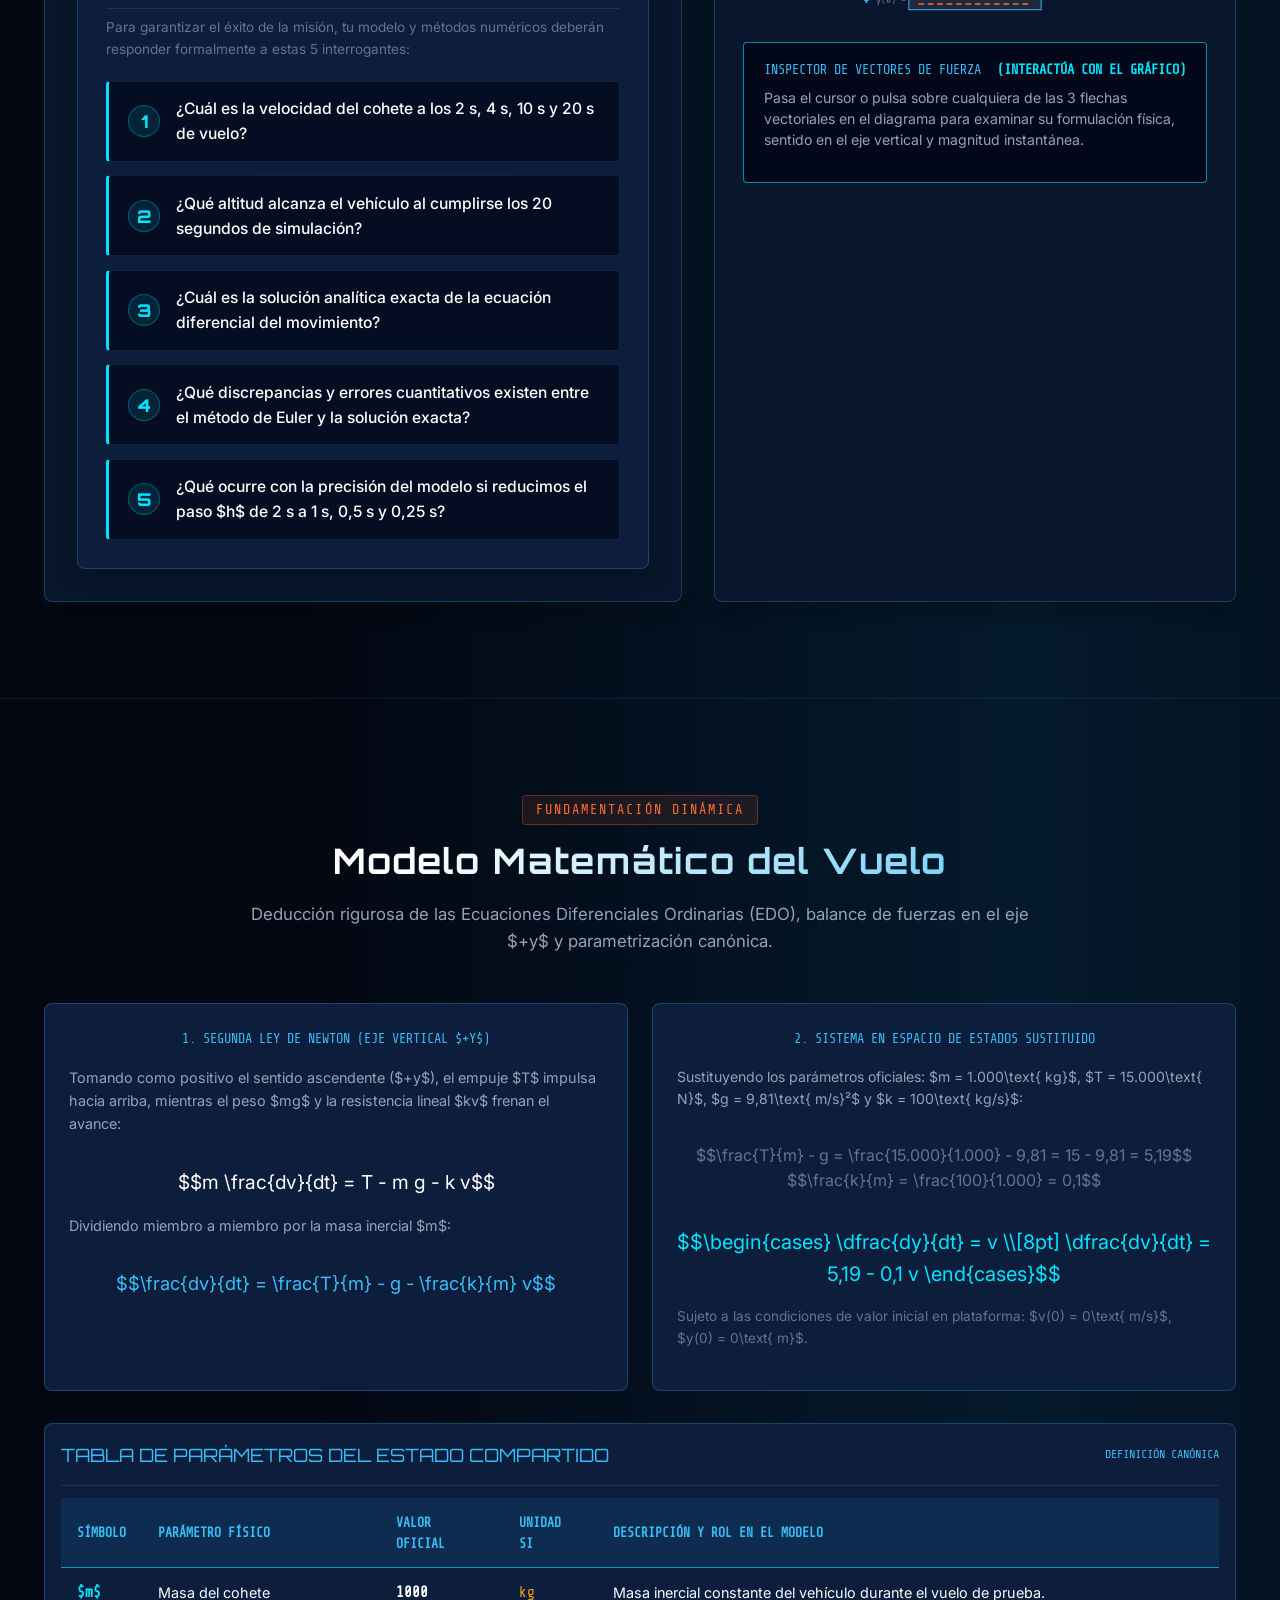
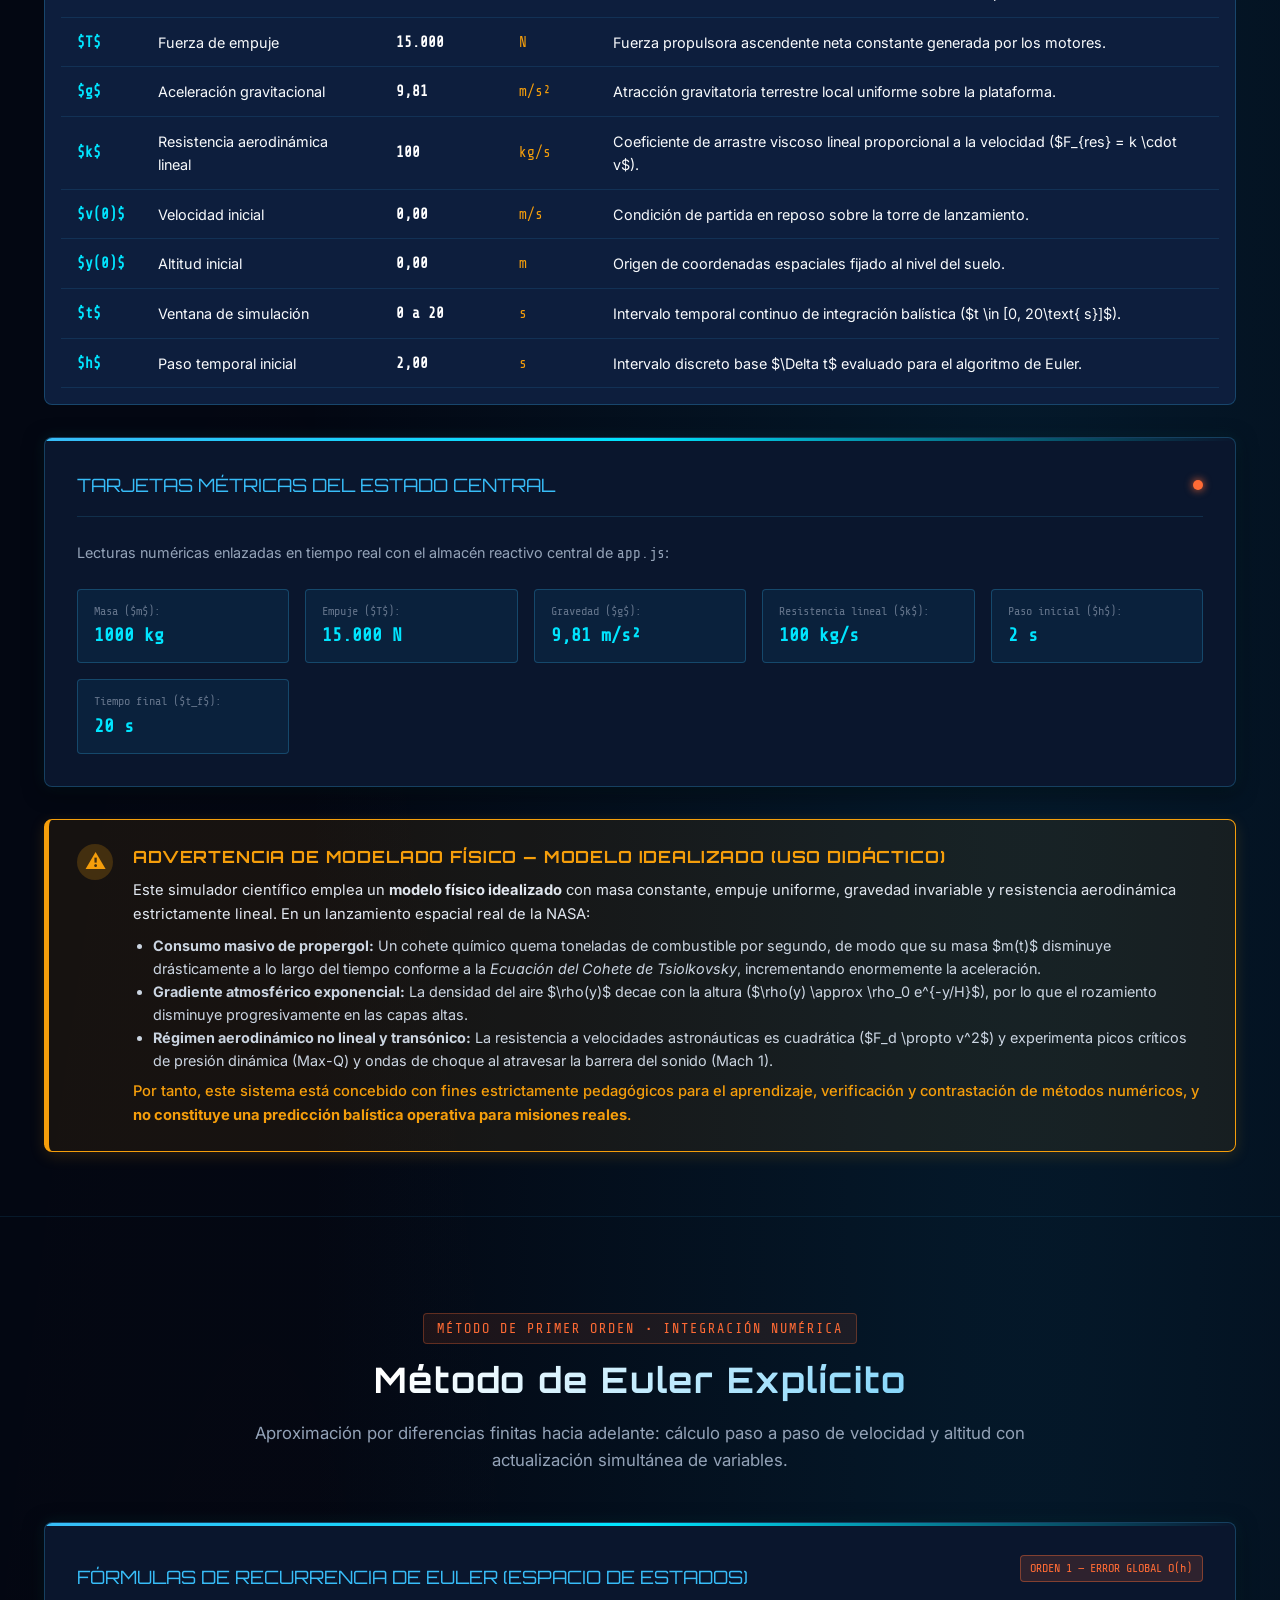
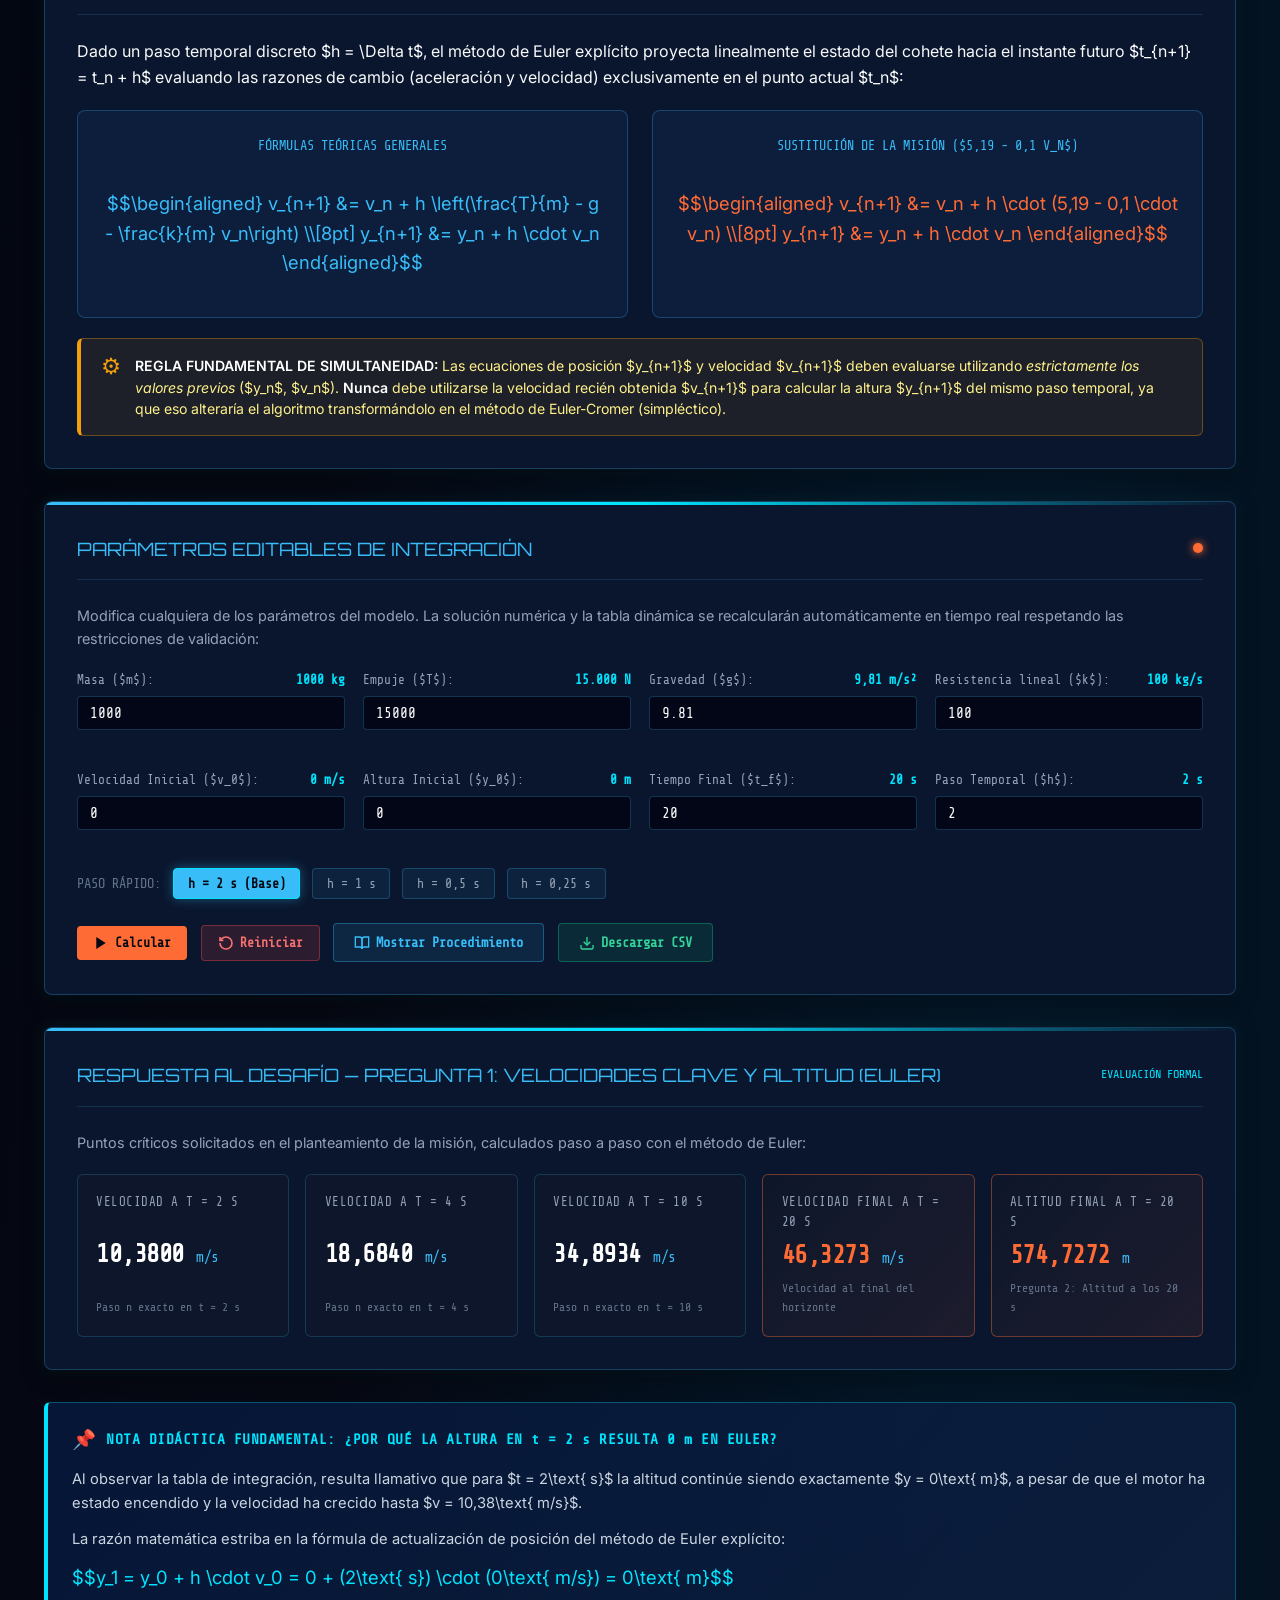
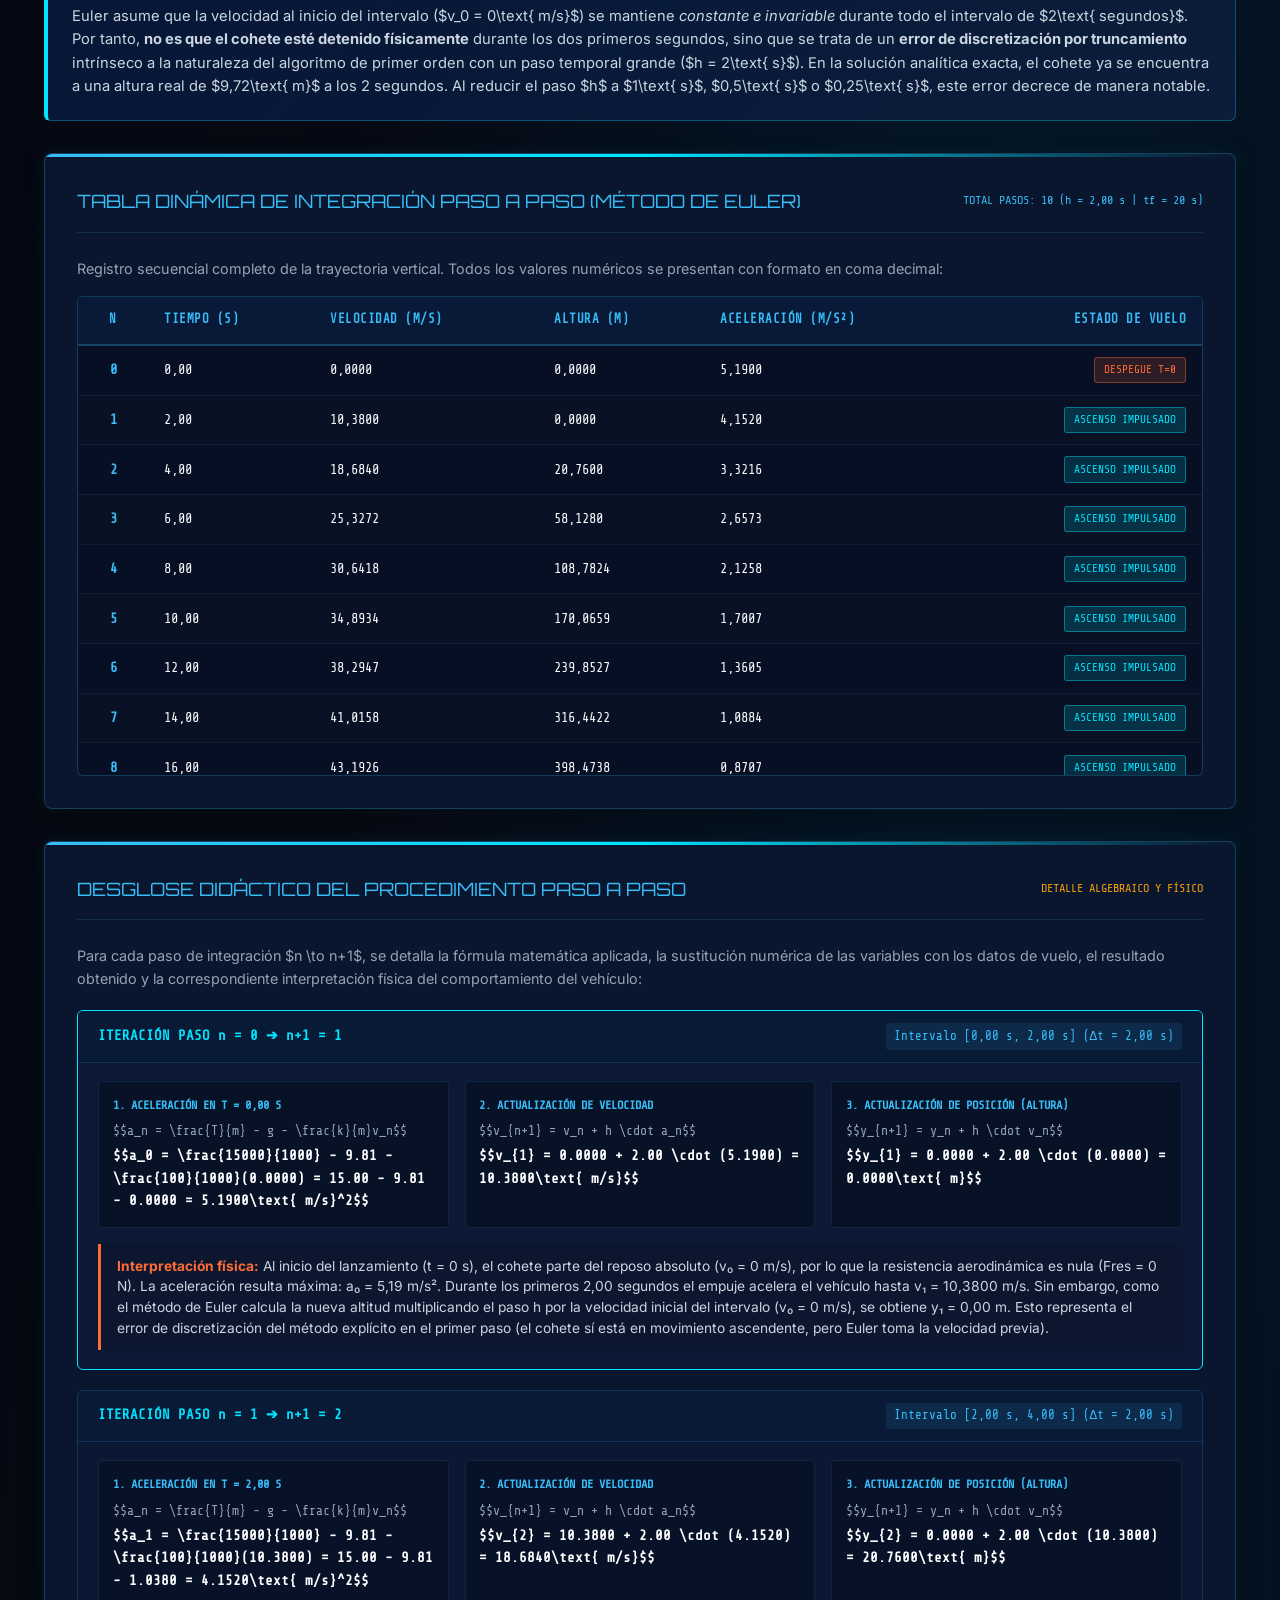
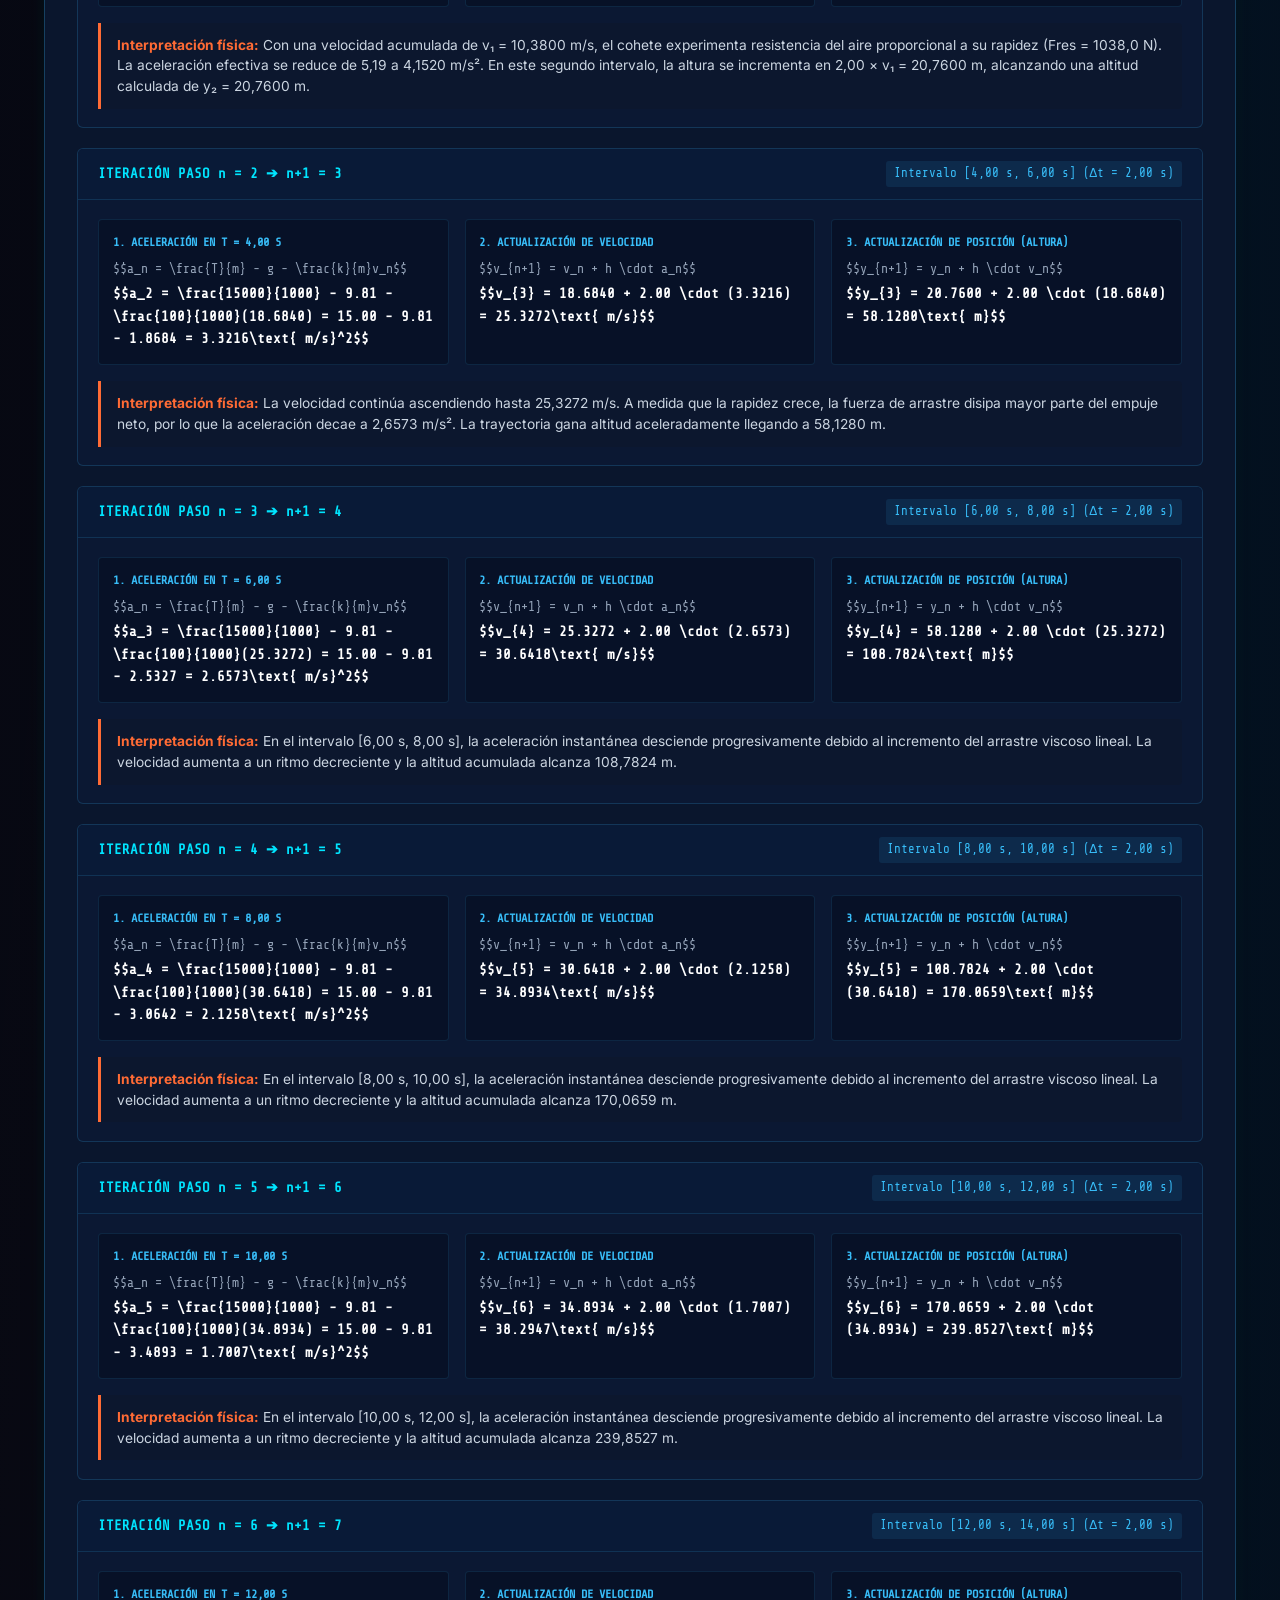
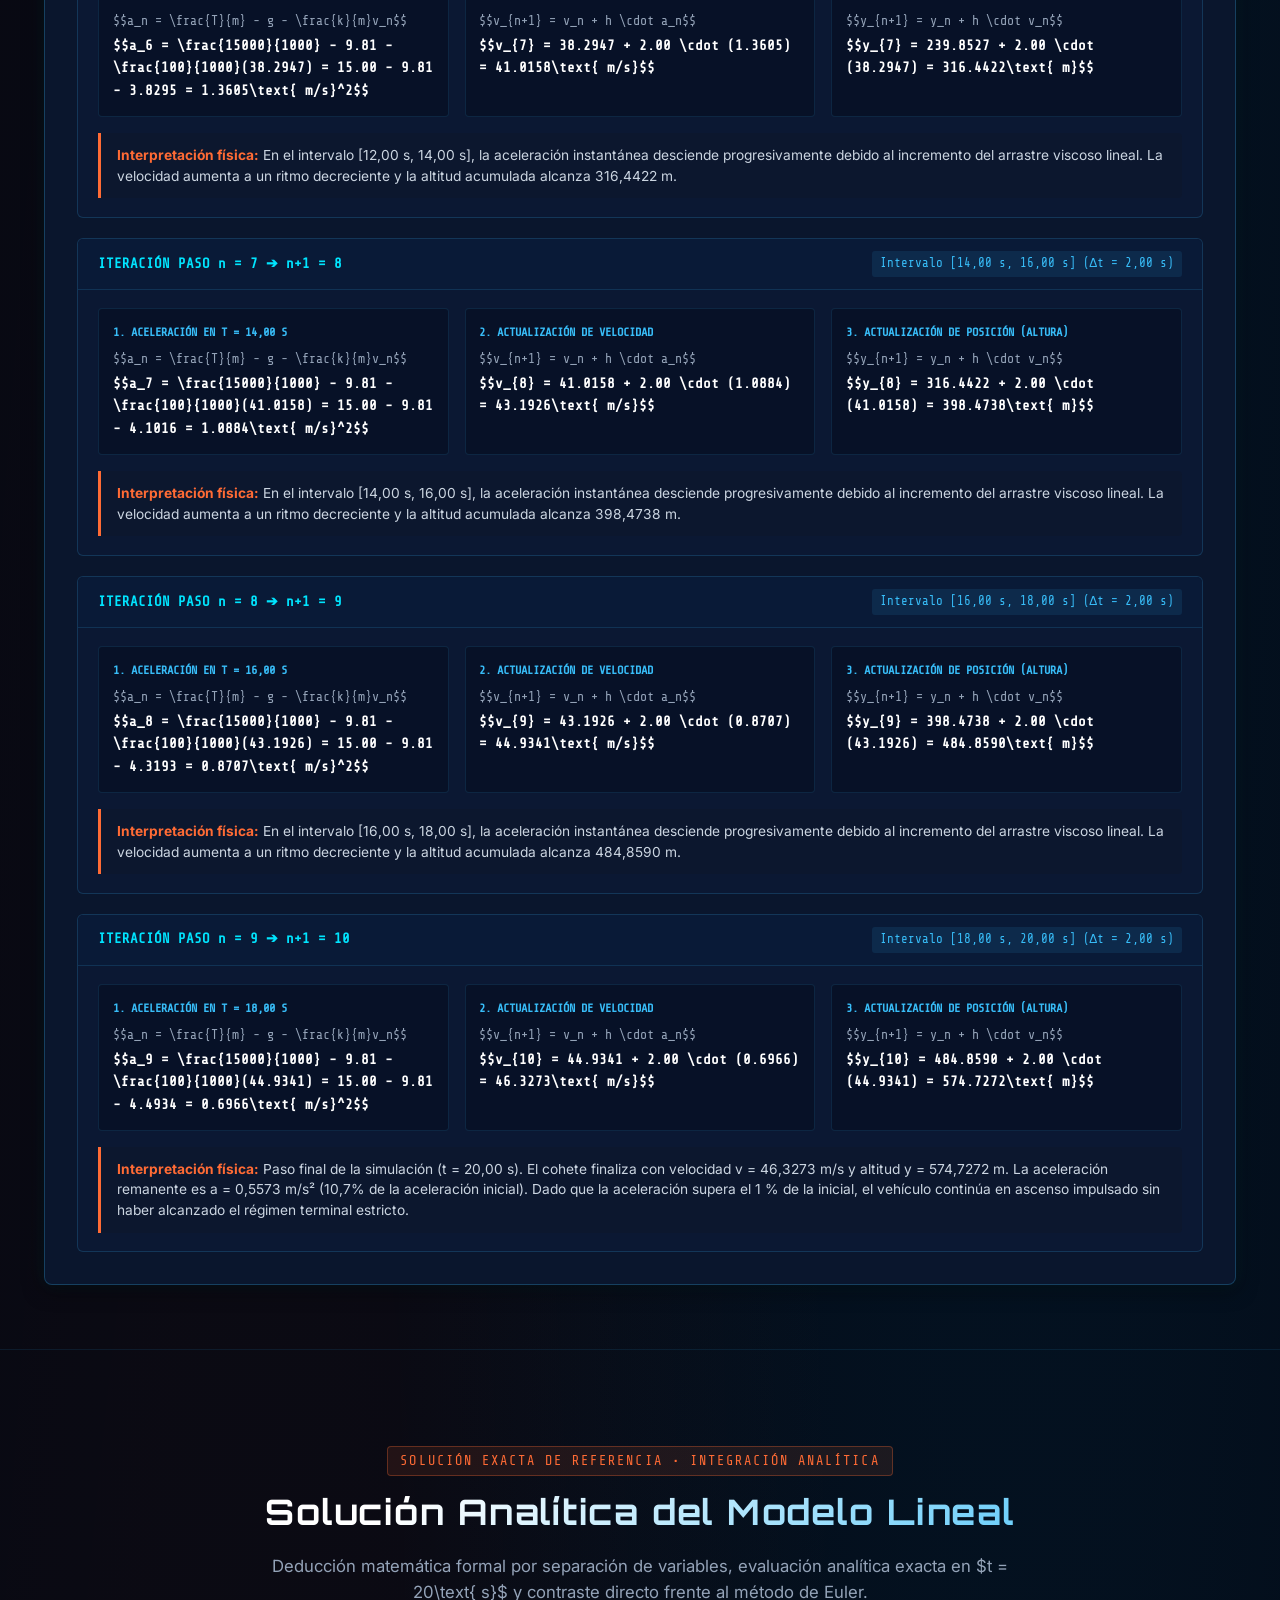
==== commit ec7ec85a: "feat: sistema de evaluación con 5 tipos de pregunta, niveles, puntuación sobre 100 y 20 e informe de" ====
--- a/index.html
+++ b/index.html
@@ -2347,9 +2347,9 @@
     <div class="container">
       <div class="section-header">
         <span class="section-tag">Validación Académica</span>
-        <h2 class="section-title">Evaluación de Conocimientos</h2>
+        <h2 class="section-title">Evaluación de Competencias Numéricas</h2>
         <p class="section-subtitle">
-          Comprueba tu comprensión sobre la formulación lineal, órdenes de convergencia y el papel histórico de Katherine Johnson.
+          Misión NASA 1962: Identifica fuerzas, calcula iteraciones de Euler con regla de simultaneidad, deduce la solución analítica, compara órdenes de convergencia y analiza errores globales.
         </p>
       </div>
 
--- a/css/styles.css
+++ b/css/styles.css
@@ -3097,3 +3097,879 @@
   }
 }
 
+/* --------------------------------------------------------------------------
+   17. SECCIÓN EVALUACIÓN ACADÉMICA (EVALUATION.JS)
+   -------------------------------------------------------------------------- */
+.eval-mission-card {
+  background: linear-gradient(135deg, rgba(6, 14, 32, 0.95), rgba(14, 165, 233, 0.15));
+  border: 1px solid var(--border-console-bright);
+  border-left: 4px solid var(--electric-blue);
+  border-radius: var(--radius-md);
+  padding: 1.25rem 1.5rem;
+  margin-bottom: 1.5rem;
+  box-shadow: 0 4px 20px rgba(0, 0, 0, 0.5);
+}
+
+.mission-tag-row {
+  display: flex;
+  align-items: center;
+  gap: 0.75rem;
+  margin-bottom: 0.5rem;
+  flex-wrap: wrap;
+}
+
+.badge-mission-nasa {
+  display: inline-block;
+  background: rgba(0, 229, 255, 0.15);
+  border: 1px solid var(--electric-blue);
+  color: var(--electric-blue);
+  font-family: var(--font-mono);
+  font-size: 0.75rem;
+  font-weight: 700;
+  padding: 0.25rem 0.6rem;
+  border-radius: 4px;
+  letter-spacing: 0.5px;
+}
+
+.mission-code-badge {
+  display: inline-block;
+  background: rgba(245, 158, 11, 0.12);
+  border: 1px solid rgba(245, 158, 11, 0.4);
+  color: #fef08a;
+  font-family: var(--font-mono);
+  font-size: 0.72rem;
+  padding: 0.2rem 0.5rem;
+  border-radius: 4px;
+}
+
+.mission-quote-text {
+  font-size: 1rem;
+  font-style: italic;
+  color: #e0f2fe;
+  line-height: 1.6;
+  margin: 0;
+}
+
+/* Barra de identidad del estudiante y cronómetro */
+.eval-student-bar {
+  display: flex;
+  justify-content: space-between;
+  align-items: flex-end;
+  flex-wrap: wrap;
+  gap: 1.25rem;
+  background: rgba(6, 14, 32, 0.85);
+  border: 1px solid var(--border-console);
+  border-radius: var(--radius-md);
+  padding: 1.25rem 1.5rem;
+  margin-bottom: 2rem;
+}
+
+.student-name-field {
+  flex: 1;
+  min-width: 280px;
+}
+
+.student-label {
+  display: block;
+  font-family: var(--font-mono);
+  font-size: 0.82rem;
+  font-weight: 700;
+  color: var(--sky-blue);
+  margin-bottom: 0.4rem;
+  text-transform: uppercase;
+}
+
+.required-indicator {
+  color: var(--mission-orange);
+  margin-left: 3px;
+}
+
+.eval-input-text {
+  width: 100%;
+  background: #030712;
+  border: 1px solid var(--border-console);
+  border-radius: 4px;
+  padding: 0.65rem 0.95rem;
+  font-family: var(--font-sans);
+  font-size: 0.95rem;
+  color: var(--text-primary);
+  outline: none;
+  transition: all 0.2s ease;
+}
+
+.eval-input-text:focus {
+  border-color: var(--electric-blue);
+  box-shadow: 0 0 10px rgba(0, 229, 255, 0.35);
+}
+
+.input-error-pulse {
+  border-color: #ef4444 !important;
+  box-shadow: 0 0 12px rgba(239, 68, 68, 0.6) !important;
+  animation: pulseError 0.6s infinite alternate;
+}
+
+@keyframes pulseError {
+  from { background-color: #030712; }
+  to { background-color: rgba(239, 68, 68, 0.15); }
+}
+
+.eval-meta-deck {
+  display: flex;
+  align-items: center;
+  gap: 0.75rem;
+  flex-wrap: wrap;
+}
+
+.eval-timer-pill, .eval-progress-pill {
+  display: inline-flex;
+  align-items: center;
+  font-family: var(--font-mono);
+  font-size: 0.82rem;
+  padding: 0.55rem 0.9rem;
+  border-radius: 4px;
+  background: rgba(14, 165, 233, 0.1);
+  border: 1px solid rgba(56, 189, 248, 0.3);
+  color: var(--sky-blue);
+}
+
+.eval-timer-pill strong, .eval-progress-pill strong {
+  color: #fff;
+  font-weight: 700;
+  margin-left: 4px;
+}
+
+/* Lista de preguntas */
+.eval-questions-list {
+  display: flex;
+  flex-direction: column;
+  gap: 1.5rem;
+  margin-bottom: 2.5rem;
+}
+
+.eval-question-card {
+  background: var(--bg-card);
+  border: 1px solid var(--border-console);
+  border-radius: var(--radius-md);
+  padding: 1.5rem;
+  transition: all 0.25s ease;
+  position: relative;
+}
+
+.eval-question-card:hover {
+  border-color: rgba(56, 189, 248, 0.4);
+}
+
+.eval-question-card.card-correct {
+  border-left: 4px solid #10B981;
+  background: linear-gradient(180deg, rgba(16, 185, 129, 0.05) 0%, rgba(6, 14, 32, 0.8) 100%);
+}
+
+.eval-question-card.card-incorrect {
+  border-left: 4px solid #EF4444;
+  background: linear-gradient(180deg, rgba(239, 68, 68, 0.05) 0%, rgba(6, 14, 32, 0.8) 100%);
+}
+
+.eval-q-header {
+  display: flex;
+  justify-content: space-between;
+  align-items: center;
+  flex-wrap: wrap;
+  gap: 0.5rem;
+  margin-bottom: 0.75rem;
+  padding-bottom: 0.5rem;
+  border-bottom: 1px solid rgba(56, 189, 248, 0.12);
+}
+
+.eval-q-title-row {
+  display: flex;
+  align-items: center;
+  gap: 0.5rem;
+  flex-wrap: wrap;
+}
+
+.eval-q-activity-badge {
+  font-family: var(--font-mono);
+  font-size: 0.72rem;
+  background: rgba(56, 189, 248, 0.15);
+  border: 1px solid rgba(56, 189, 248, 0.35);
+  color: var(--sky-blue);
+  padding: 0.18rem 0.5rem;
+  border-radius: 3px;
+  font-weight: 600;
+}
+
+.eval-q-rubric-badge {
+  font-family: var(--font-mono);
+  font-size: 0.72rem;
+  background: rgba(245, 158, 11, 0.1);
+  border: 1px solid rgba(245, 158, 11, 0.3);
+  color: #fef08a;
+  padding: 0.18rem 0.5rem;
+  border-radius: 3px;
+}
+
+.eval-q-points-badge {
+  font-family: var(--font-mono);
+  font-size: 0.78rem;
+  font-weight: 700;
+  color: var(--electric-blue);
+  background: rgba(0, 229, 255, 0.08);
+  border: 1px solid rgba(0, 229, 255, 0.3);
+  padding: 0.2rem 0.6rem;
+  border-radius: 3px;
+}
+
+.eval-q-title {
+  font-family: var(--font-sans);
+  font-size: 1.05rem;
+  font-weight: 700;
+  color: var(--text-highlight);
+  margin-bottom: 0.5rem;
+}
+
+.eval-q-prompt {
+  font-size: 0.95rem;
+  color: #cbd5e1;
+  line-height: 1.6;
+  margin-bottom: 1.25rem;
+}
+
+/* Opciones de respuesta */
+.eval-options-list {
+  display: flex;
+  flex-direction: column;
+  gap: 0.5rem;
+}
+
+.eval-option-label {
+  display: flex;
+  align-items: flex-start;
+  gap: 0.75rem;
+  background: rgba(6, 14, 32, 0.6);
+  border: 1px solid var(--border-console);
+  border-radius: 6px;
+  padding: 0.75rem 1rem;
+  cursor: pointer;
+  transition: all 0.2s ease;
+  font-size: 0.92rem;
+  color: var(--text-muted);
+}
+
+.eval-option-label:hover {
+  border-color: var(--sky-blue);
+  color: #fff;
+  background: rgba(56, 189, 248, 0.08);
+}
+
+.eval-option-label.selected {
+  border-color: var(--electric-blue);
+  background: rgba(0, 229, 255, 0.12);
+  color: #fff;
+  box-shadow: 0 0 10px rgba(0, 229, 255, 0.2);
+}
+
+.eval-option-radio {
+  margin-top: 0.2rem;
+  accent-color: var(--electric-blue);
+  cursor: pointer;
+}
+
+.eval-option-text {
+  flex: 1;
+  line-height: 1.4;
+}
+
+/* Entrada numérica */
+.eval-numeric-input-group {
+  margin-top: 0.5rem;
+}
+
+.numeric-input-wrap {
+  display: inline-flex;
+  align-items: center;
+  background: #030712;
+  border: 1px solid var(--border-console);
+  border-radius: 4px;
+  overflow: hidden;
+  max-width: 340px;
+  width: 100%;
+}
+
+.numeric-input-wrap:focus-within {
+  border-color: var(--electric-blue);
+  box-shadow: 0 0 10px rgba(0, 229, 255, 0.35);
+}
+
+.eval-numeric-input {
+  flex: 1;
+  background: transparent;
+  border: none;
+  padding: 0.65rem 0.85rem;
+  font-family: var(--font-mono);
+  font-size: 1rem;
+  color: #fff;
+  outline: none;
+}
+
+.eval-numeric-unit-addon {
+  font-family: var(--font-mono);
+  font-size: 0.88rem;
+  color: var(--text-dim);
+  background: rgba(255, 255, 255, 0.05);
+  padding: 0.65rem 0.85rem;
+  border-left: 1px solid var(--border-console);
+}
+
+.eval-dynamic-hint {
+  font-family: var(--font-mono);
+  font-size: 0.78rem;
+  color: var(--sky-blue);
+  margin-top: 0.4rem;
+  opacity: 0.85;
+}
+
+/* Panel de retroalimentación detallada */
+.eval-feedback-panel {
+  margin-top: 1.25rem;
+  border-radius: 6px;
+  padding: 1rem 1.25rem;
+  animation: fadeInFeedback 0.3s ease;
+}
+
+@keyframes fadeInFeedback {
+  from { opacity: 0; transform: translateY(-4px); }
+  to { opacity: 1; transform: translateY(0); }
+}
+
+.eval-feedback-panel.correct {
+  background: rgba(16, 185, 129, 0.08);
+  border: 1px solid rgba(16, 185, 129, 0.35);
+}
+
+.eval-feedback-panel.incorrect {
+  background: rgba(239, 68, 68, 0.08);
+  border: 1px solid rgba(239, 68, 68, 0.35);
+}
+
+.feedback-banner {
+  display: flex;
+  align-items: center;
+  justify-content: space-between;
+  margin-bottom: 0.75rem;
+  padding-bottom: 0.5rem;
+  border-bottom: 1px solid rgba(255, 255, 255, 0.08);
+}
+
+.feedback-icon {
+  font-size: 1.15rem;
+  font-weight: 900;
+  margin-right: 0.4rem;
+}
+
+.eval-feedback-panel.correct .feedback-icon,
+.eval-feedback-panel.correct .feedback-status-title {
+  color: #10B981;
+}
+
+.eval-feedback-panel.incorrect .feedback-icon,
+.eval-feedback-panel.incorrect .feedback-status-title {
+  color: #EF4444;
+}
+
+.feedback-status-title {
+  font-family: var(--font-mono);
+  font-size: 0.85rem;
+  font-weight: 700;
+  letter-spacing: 0.5px;
+}
+
+.feedback-score-awarded {
+  font-family: var(--font-mono);
+  font-size: 0.85rem;
+  font-weight: 700;
+  color: var(--text-highlight);
+}
+
+.feedback-answers-comparison {
+  background: rgba(3, 7, 18, 0.6);
+  border: 1px solid rgba(255, 255, 255, 0.05);
+  border-radius: 4px;
+  padding: 0.6rem 0.85rem;
+  font-size: 0.88rem;
+  margin-bottom: 0.75rem;
+  display: flex;
+  flex-direction: column;
+  gap: 0.35rem;
+}
+
+.ans-user {
+  color: #f1f5f9;
+}
+
+.ans-expected {
+  color: var(--electric-blue);
+  font-weight: 600;
+}
+
+.feedback-explanation {
+  font-size: 0.9rem;
+  color: #cbd5e1;
+  line-height: 1.5;
+  margin-bottom: 0.75rem;
+}
+
+.feedback-procedure {
+  font-size: 0.85rem;
+  color: #94a3b8;
+}
+
+.procedure-pre {
+  background: #030712;
+  border: 1px solid rgba(56, 189, 248, 0.2);
+  border-radius: 4px;
+  padding: 0.75rem;
+  font-family: var(--font-mono);
+  font-size: 0.8rem;
+  color: #cbd5e1;
+  line-height: 1.5;
+  white-space: pre-wrap;
+  margin-top: 0.35rem;
+}
+
+/* Barra de acciones de evaluación */
+.eval-actions-bar {
+  display: flex;
+  justify-content: space-between;
+  align-items: center;
+  flex-wrap: wrap;
+  gap: 1rem;
+  margin-top: 2rem;
+  padding-top: 1.5rem;
+  border-top: 1px solid var(--border-console);
+}
+
+.eval-primary-buttons, .eval-report-buttons {
+  display: flex;
+  align-items: center;
+  gap: 0.75rem;
+  flex-wrap: wrap;
+}
+
+.btn-eval-action {
+  font-family: var(--font-mono);
+  font-size: 0.88rem;
+  font-weight: 700;
+  padding: 0.75rem 1.4rem;
+  border-radius: var(--radius-sm);
+  cursor: pointer;
+  display: inline-flex;
+  align-items: center;
+  transition: all 0.2s ease;
+  letter-spacing: 0.5px;
+}
+
+.btn-eval-action.btn-submit {
+  background: linear-gradient(135deg, #0284c7, #00e5ff);
+  color: #030712;
+  border: none;
+  box-shadow: 0 0 15px rgba(0, 229, 255, 0.4);
+}
+
+.btn-eval-action.btn-submit:hover {
+  box-shadow: 0 0 25px rgba(0, 229, 255, 0.6);
+  transform: translateY(-1px);
+}
+
+.btn-eval-action.btn-retry {
+  background: rgba(245, 158, 11, 0.15);
+  border: 1px solid var(--mission-amber);
+  color: var(--mission-amber);
+}
+
+.btn-eval-action.btn-retry:hover {
+  background: rgba(245, 158, 11, 0.25);
+  color: #fff;
+}
+
+.btn-eval-report {
+  font-family: var(--font-mono);
+  font-size: 0.82rem;
+  font-weight: 700;
+  padding: 0.65rem 1rem;
+  border-radius: var(--radius-sm);
+  cursor: pointer;
+  display: inline-flex;
+  align-items: center;
+  transition: all 0.2s ease;
+  border: 1px solid var(--border-console);
+  background: rgba(6, 14, 32, 0.8);
+  color: var(--sky-blue);
+}
+
+.btn-eval-report:disabled {
+  opacity: 0.4;
+  cursor: not-allowed;
+  pointer-events: none;
+}
+
+.btn-eval-report:hover:not(:disabled) {
+  border-color: var(--electric-blue);
+  color: #fff;
+  background: rgba(0, 229, 255, 0.12);
+}
+
+/* Dashboard de resultados de la evaluación */
+.eval-results-dashboard {
+  background: #020617;
+  border: 1px solid var(--border-console-bright);
+  border-radius: var(--radius-md);
+  padding: 1.75rem;
+  margin-bottom: 2.5rem;
+  box-shadow: 0 0 35px rgba(0, 0, 0, 0.8);
+  animation: fadeInResults 0.4s ease;
+}
+
+@keyframes fadeInResults {
+  from { opacity: 0; transform: translateY(-8px); }
+  to { opacity: 1; transform: translateY(0); }
+}
+
+.results-header-banner {
+  display: flex;
+  justify-content: space-between;
+  align-items: center;
+  flex-wrap: wrap;
+  gap: 0.75rem;
+  margin-bottom: 1.5rem;
+  padding-bottom: 0.75rem;
+  border-bottom: 1px solid rgba(56, 189, 248, 0.15);
+}
+
+.results-title-group {
+  display: flex;
+  align-items: center;
+  gap: 0.6rem;
+}
+
+.results-main-title {
+  font-family: var(--font-mono);
+  font-size: 1rem;
+  font-weight: 700;
+  color: var(--text-highlight);
+  letter-spacing: 0.5px;
+  margin: 0;
+}
+
+.results-meta-pill {
+  font-family: var(--font-mono);
+  font-size: 0.8rem;
+  color: var(--text-muted);
+}
+
+.eval-score-cards-grid {
+  display: grid;
+  grid-template-columns: repeat(4, 1fr);
+  gap: 1rem;
+  margin-bottom: 2rem;
+}
+
+.eval-score-card {
+  background: rgba(6, 14, 32, 0.8);
+  border: 1px solid var(--border-console);
+  border-radius: var(--radius-sm);
+  padding: 1.25rem 1rem;
+  text-align: center;
+}
+
+.eval-score-card.highlight-card {
+  border-color: var(--electric-blue);
+  background: rgba(0, 229, 255, 0.05);
+  box-shadow: 0 0 15px rgba(0, 229, 255, 0.15);
+}
+
+.score-card-lbl {
+  font-family: var(--font-mono);
+  font-size: 0.75rem;
+  text-transform: uppercase;
+  color: var(--text-muted);
+  margin-bottom: 0.4rem;
+}
+
+.score-card-val {
+  font-family: var(--font-mono);
+  font-size: 1.85rem;
+  font-weight: 800;
+  margin-bottom: 0.35rem;
+  line-height: 1.1;
+}
+
+.score-card-val.cyan-glow { color: #00E5FF; }
+.score-card-val.amber-glow { color: #f59e0b; }
+.score-card-val.green-glow { color: #10B981; }
+.score-card-val.sky-glow { color: #38bdf8; }
+
+.score-card-den {
+  font-size: 0.95rem;
+  color: var(--text-dim);
+  font-weight: 400;
+}
+
+.score-card-sub {
+  font-size: 0.75rem;
+  color: var(--text-dim);
+  line-height: 1.3;
+}
+
+/* Tabla de rúbrica oficial */
+.eval-rubric-section, .eval-levels-section {
+  margin-top: 1.75rem;
+}
+
+.rubric-header-title {
+  font-family: var(--font-mono);
+  font-size: 0.88rem;
+  font-weight: 700;
+  color: var(--sky-blue);
+  text-transform: uppercase;
+  letter-spacing: 0.5px;
+  margin-bottom: 0.85rem;
+}
+
+.eval-rubric-table {
+  width: 100%;
+  border-collapse: collapse;
+  font-size: 0.88rem;
+}
+
+.eval-rubric-table th {
+  background: rgba(6, 14, 32, 0.9);
+  border: 1px solid var(--border-console);
+  padding: 0.65rem 0.85rem;
+  color: var(--sky-blue);
+  font-family: var(--font-mono);
+  font-size: 0.75rem;
+  text-transform: uppercase;
+}
+
+.eval-rubric-table td {
+  border: 1px solid rgba(56, 189, 248, 0.12);
+  padding: 0.75rem 0.85rem;
+  color: #cbd5e1;
+}
+
+.eval-rubric-table tr:hover td {
+  background: rgba(56, 189, 248, 0.04);
+}
+
+.rubric-crit-name {
+  font-weight: 700;
+  color: #fff;
+}
+
+.rubric-crit-desc {
+  font-size: 0.78rem;
+  color: var(--text-dim);
+  margin-top: 2px;
+}
+
+.rubric-total-row td {
+  background: rgba(6, 14, 32, 0.95);
+  font-weight: 700;
+  border-top: 2px solid var(--electric-blue);
+  color: #fff;
+}
+
+.rubric-clarification-note {
+  font-size: 0.82rem;
+  color: #fef08a;
+  background: rgba(245, 158, 11, 0.08);
+  border: 1px solid rgba(245, 158, 11, 0.3);
+  padding: 0.65rem 0.95rem;
+  border-radius: 4px;
+  margin-top: 0.75rem;
+}
+
+/* Tarjetas de niveles de competencia */
+.eval-levels-grid {
+  display: grid;
+  grid-template-columns: repeat(4, 1fr);
+  gap: 0.85rem;
+}
+
+.eval-level-badge-card {
+  background: rgba(6, 14, 32, 0.75);
+  border: 1px solid var(--border-console);
+  border-radius: 6px;
+  padding: 1rem 0.85rem;
+  transition: all 0.2s ease;
+  position: relative;
+}
+
+.eval-level-badge-card.unlocked {
+  border-color: rgba(16, 185, 129, 0.5);
+  background: rgba(16, 185, 129, 0.05);
+}
+
+.eval-level-badge-card.locked {
+  opacity: 0.55;
+  filter: grayscale(40%);
+}
+
+.eval-level-badge-card.current-active {
+  border-color: #00E5FF;
+  box-shadow: 0 0 15px rgba(0, 229, 255, 0.3);
+  background: rgba(0, 229, 255, 0.08);
+}
+
+.level-badge-top {
+  display: flex;
+  justify-content: space-between;
+  align-items: center;
+  margin-bottom: 0.4rem;
+}
+
+.level-badge-tag {
+  font-family: var(--font-mono);
+  font-size: 0.7rem;
+  color: var(--text-dim);
+  font-weight: 700;
+}
+
+.level-status-icon {
+  font-family: var(--font-mono);
+  font-size: 0.68rem;
+  font-weight: 700;
+}
+
+.eval-level-badge-card.unlocked .level-status-icon {
+  color: #10B981;
+}
+
+.eval-level-badge-card.locked .level-status-icon {
+  color: var(--text-dim);
+}
+
+.eval-level-badge-card.current-active .level-status-icon {
+  color: #00E5FF;
+}
+
+.level-badge-title {
+  font-family: var(--font-sans);
+  font-size: 1rem;
+  font-weight: 700;
+  color: #fff;
+  margin-bottom: 0.25rem;
+}
+
+.level-badge-unlock {
+  font-family: var(--font-mono);
+  font-size: 0.78rem;
+  font-weight: 600;
+  color: var(--sky-blue);
+  margin-bottom: 0.4rem;
+}
+
+.level-badge-desc {
+  font-size: 0.75rem;
+  color: var(--text-muted);
+  line-height: 1.35;
+}
+
+/* Responsive para la evaluación */
+@media (max-width: 1080px) {
+  .eval-score-cards-grid {
+    grid-template-columns: repeat(2, 1fr);
+  }
+  .eval-levels-grid {
+    grid-template-columns: repeat(2, 1fr);
+  }
+}
+
+@media (max-width: 640px) {
+  .eval-score-cards-grid {
+    grid-template-columns: 1fr;
+  }
+  .eval-levels-grid {
+    grid-template-columns: 1fr;
+  }
+  .eval-student-bar {
+    flex-direction: column;
+    align-items: stretch;
+  }
+}
+
+/* --------------------------------------------------------------------------
+   18. ESTILOS DE IMPRESIÓN OFICIAL (@MEDIA PRINT)
+   -------------------------------------------------------------------------- */
+@media print {
+  /* Ocultar elementos irrelevantes de navegación y controles interactivos */
+  .main-nav,
+  .hero-section,
+  #parametros-mision,
+  #metodo-euler,
+  #solucion-analitica,
+  #desafio-precision,
+  #heun-rk4,
+  #graficas-errores,
+  #simulador-lanzamiento,
+  #reflexion-conclusiones,
+  .academic-footer,
+  .eval-actions-bar,
+  .eval-student-bar,
+  .btn-ctrl,
+  .btn-eval-action,
+  .btn-eval-report,
+  .table-scroll-hint {
+    display: none !important;
+  }
+
+  body {
+    background: #ffffff !important;
+    color: #000000 !important;
+    font-size: 10pt;
+    margin: 10mm;
+  }
+
+  .section-wrapper, .container, .quiz-wrapper {
+    padding: 0 !important;
+    margin: 0 !important;
+    background: transparent !important;
+    border: none !important;
+    box-shadow: none !important;
+  }
+
+  .eval-results-dashboard, .eval-question-card, .eval-mission-card {
+    background: #ffffff !important;
+    color: #000000 !important;
+    border: 1px solid #cbd5e1 !important;
+    box-shadow: none !important;
+    page-break-inside: avoid;
+  }
+
+  .eval-score-card, .eval-level-badge-card {
+    background: #ffffff !important;
+    border: 1px solid #cbd5e1 !important;
+    box-shadow: none !important;
+  }
+
+  .eval-rubric-table th, .eval-rubric-table td {
+    color: #000000 !important;
+    border: 1px solid #cbd5e1 !important;
+  }
+
+  .eval-rubric-table th {
+    background: #f1f5f9 !important;
+  }
+
+  .score-card-val, .results-main-title, .eval-q-title, .rubric-crit-name {
+    color: #000000 !important;
+  }
+
+  .procedure-pre {
+    background: #f8fafc !important;
+    color: #0f172a !important;
+    border: 1px solid #cbd5e1 !important;
+  }
+}
+
+
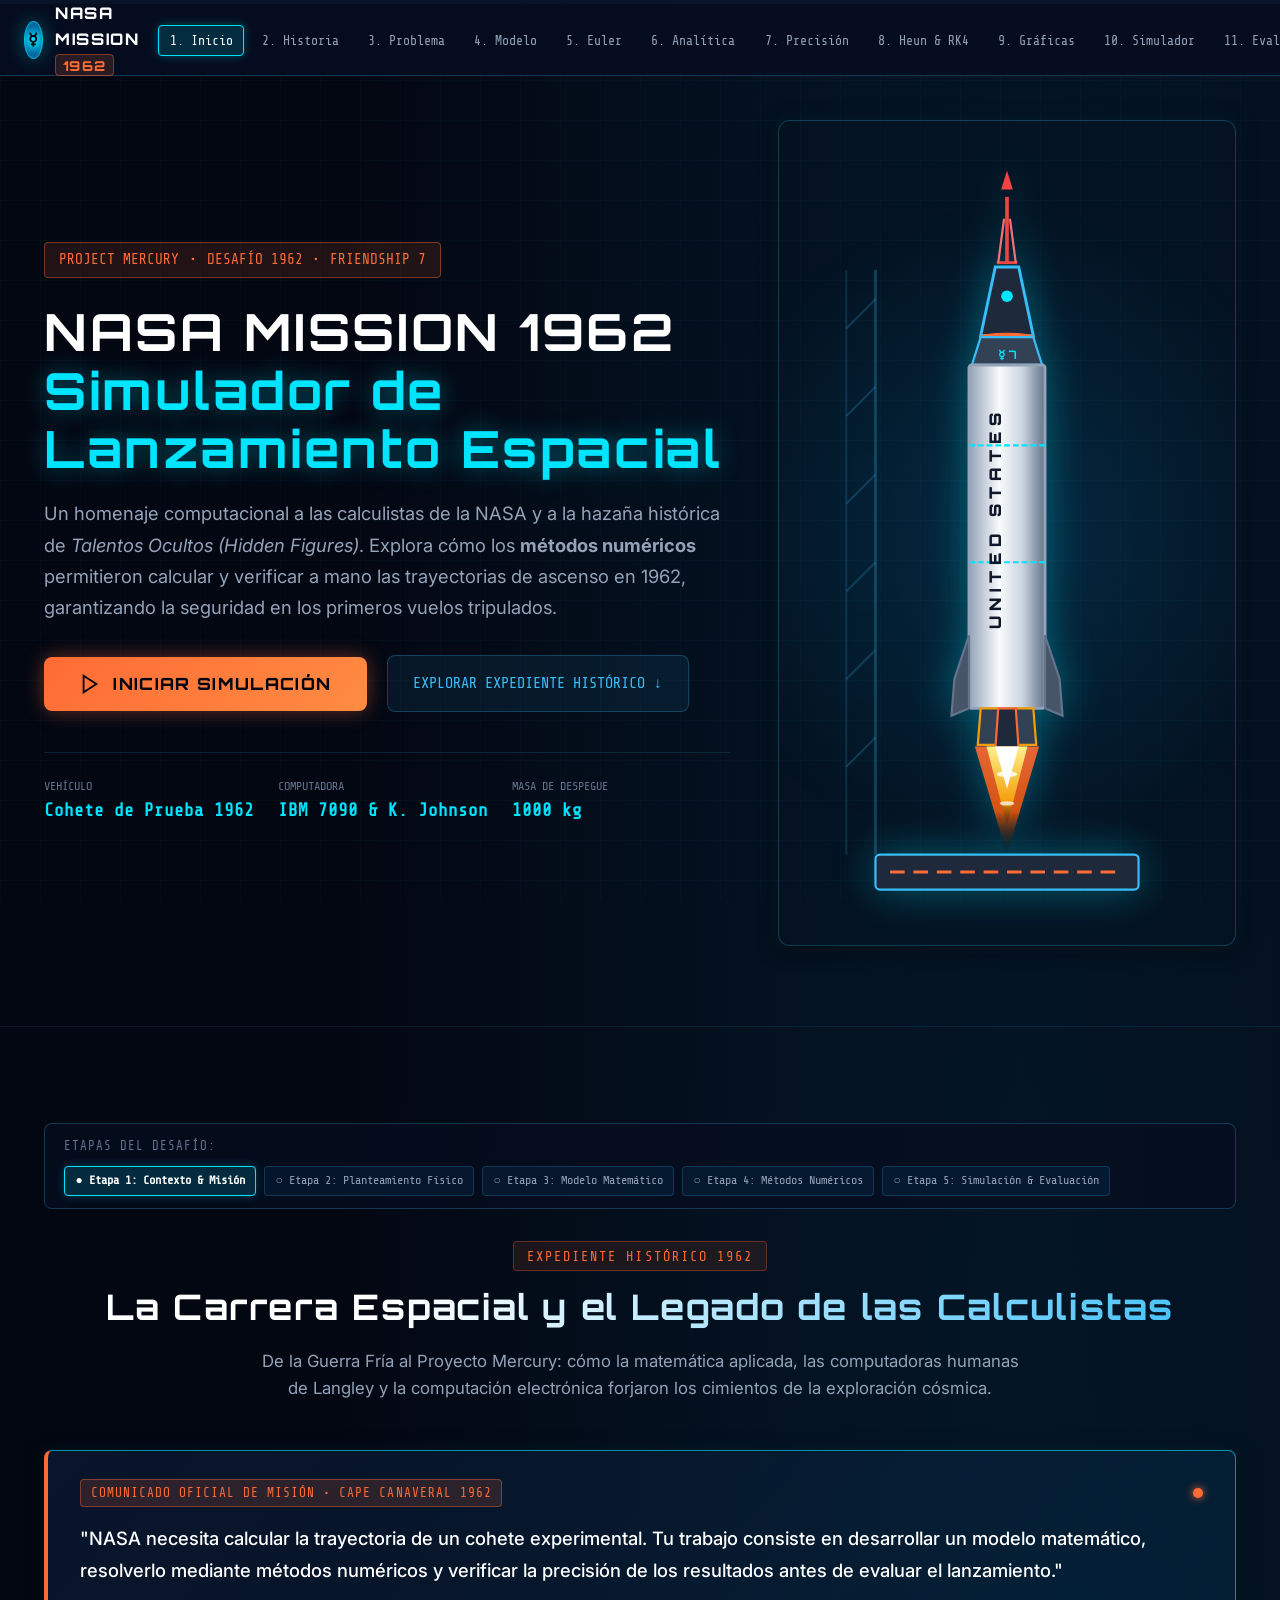
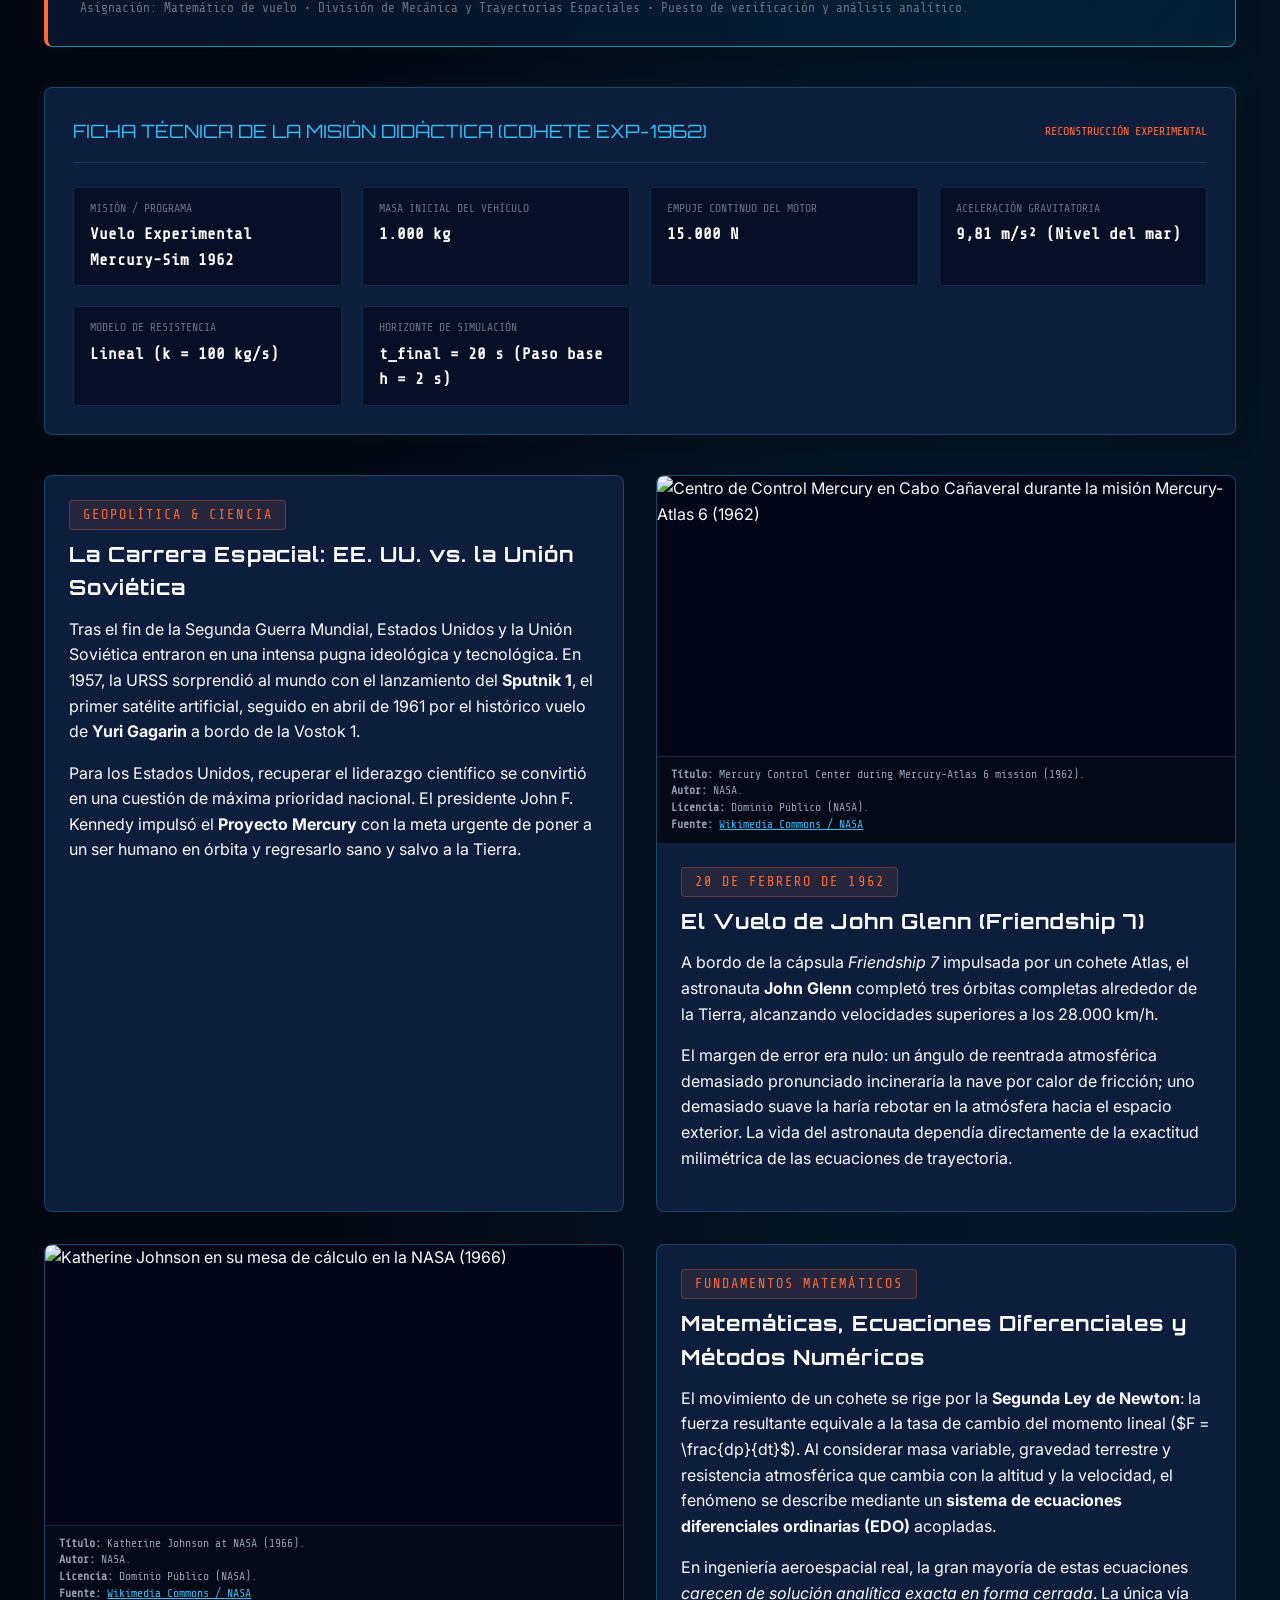
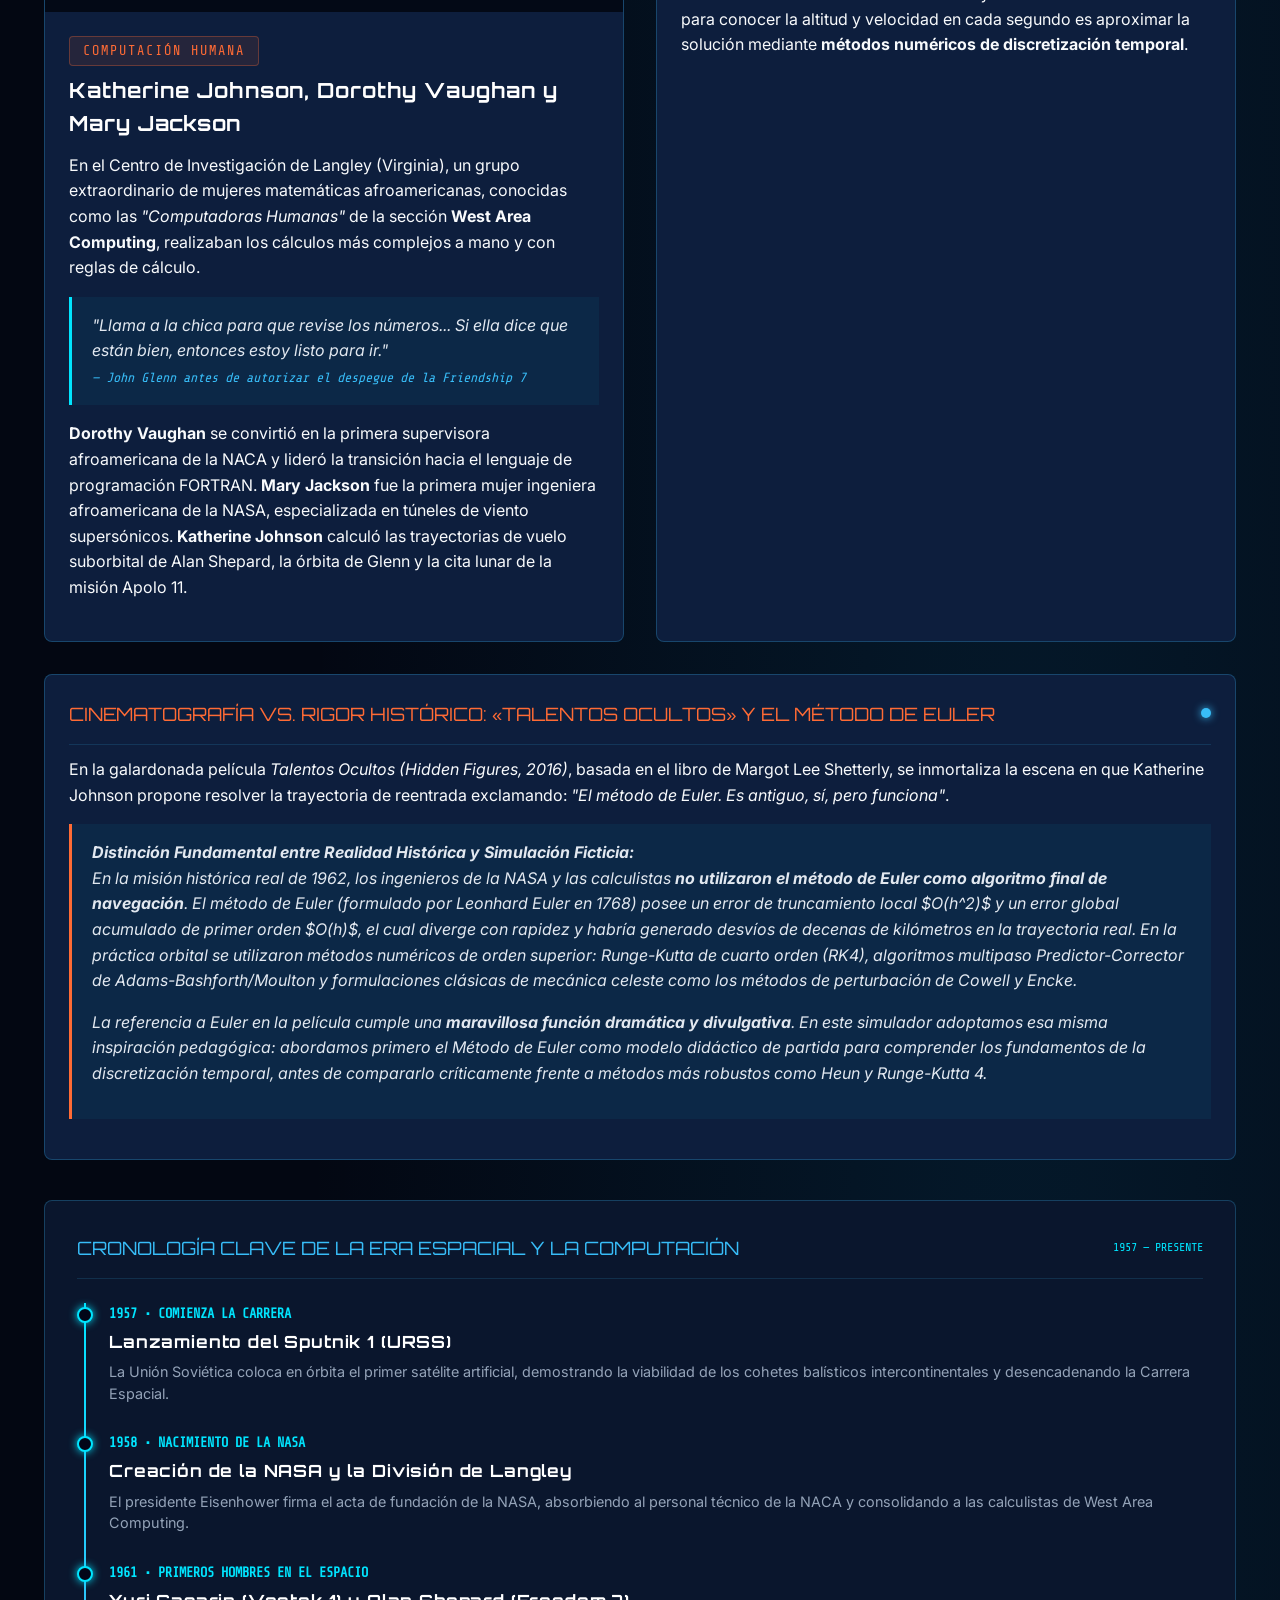
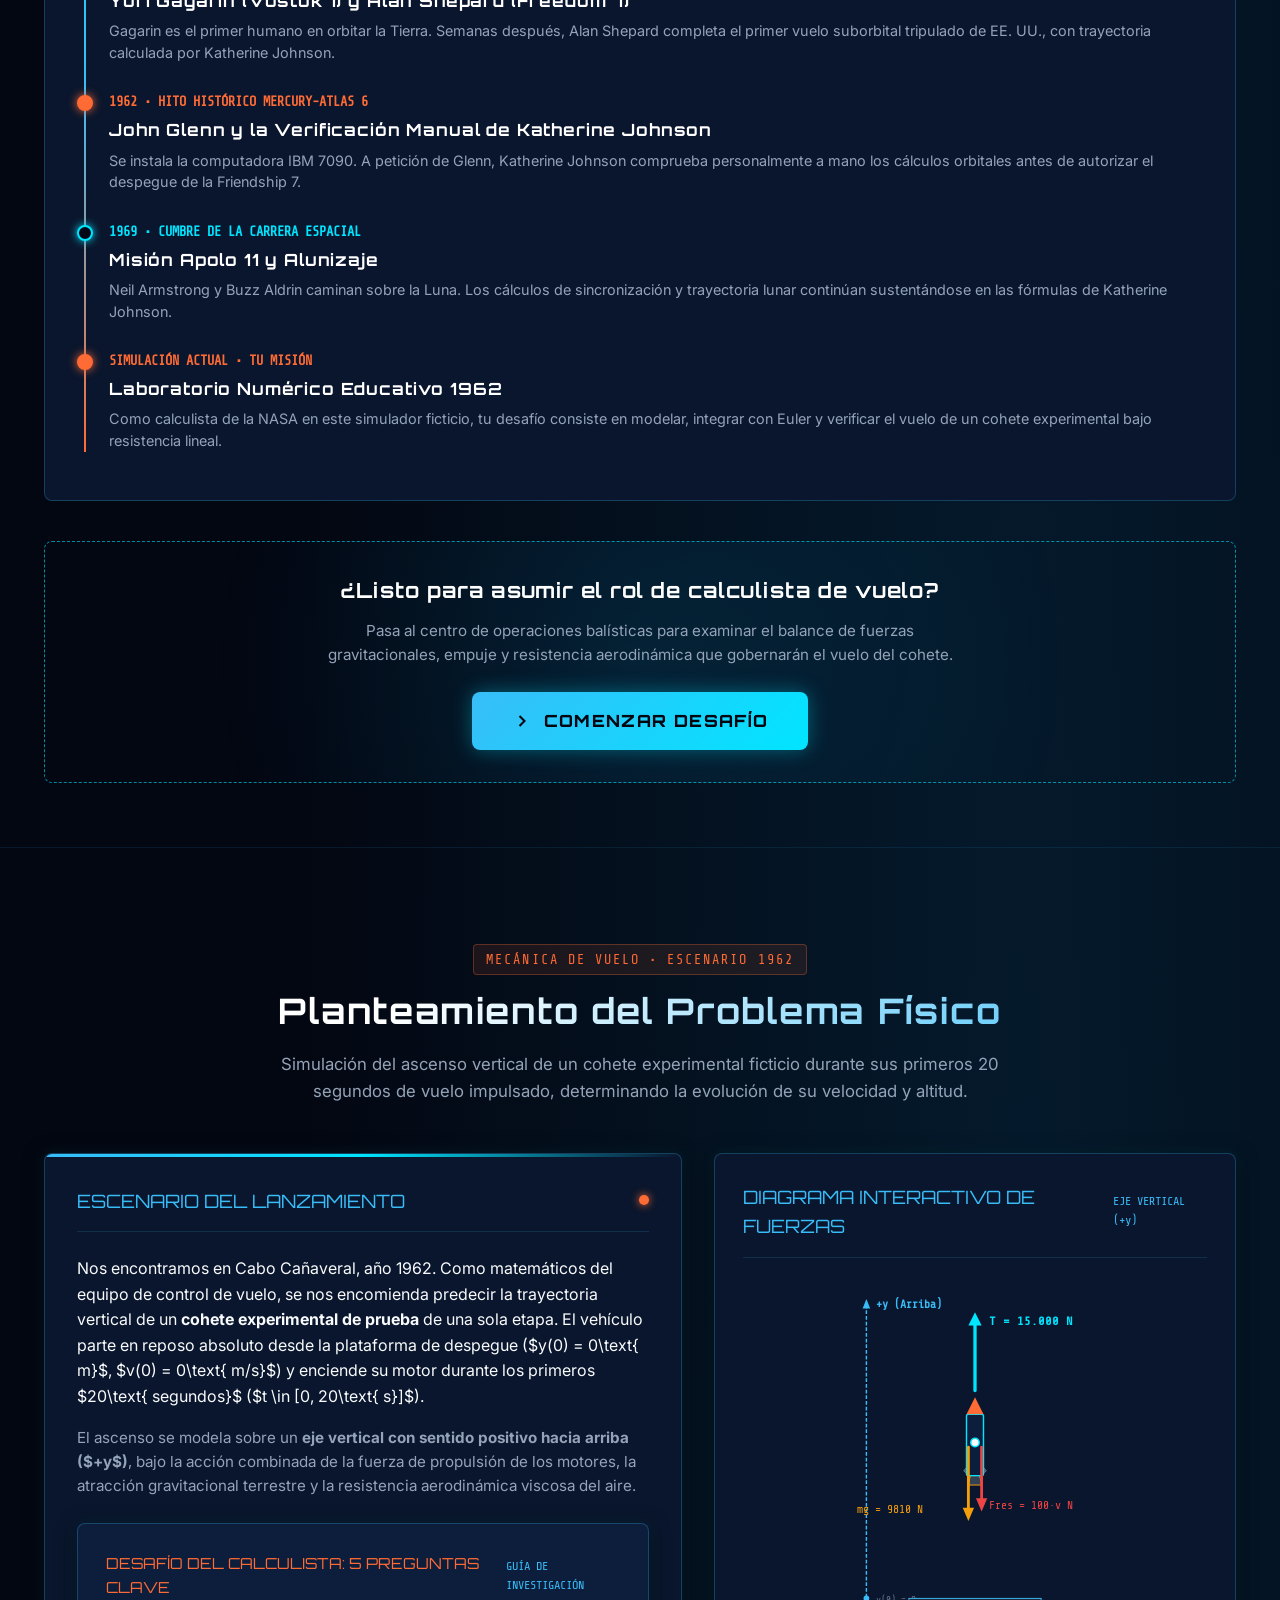
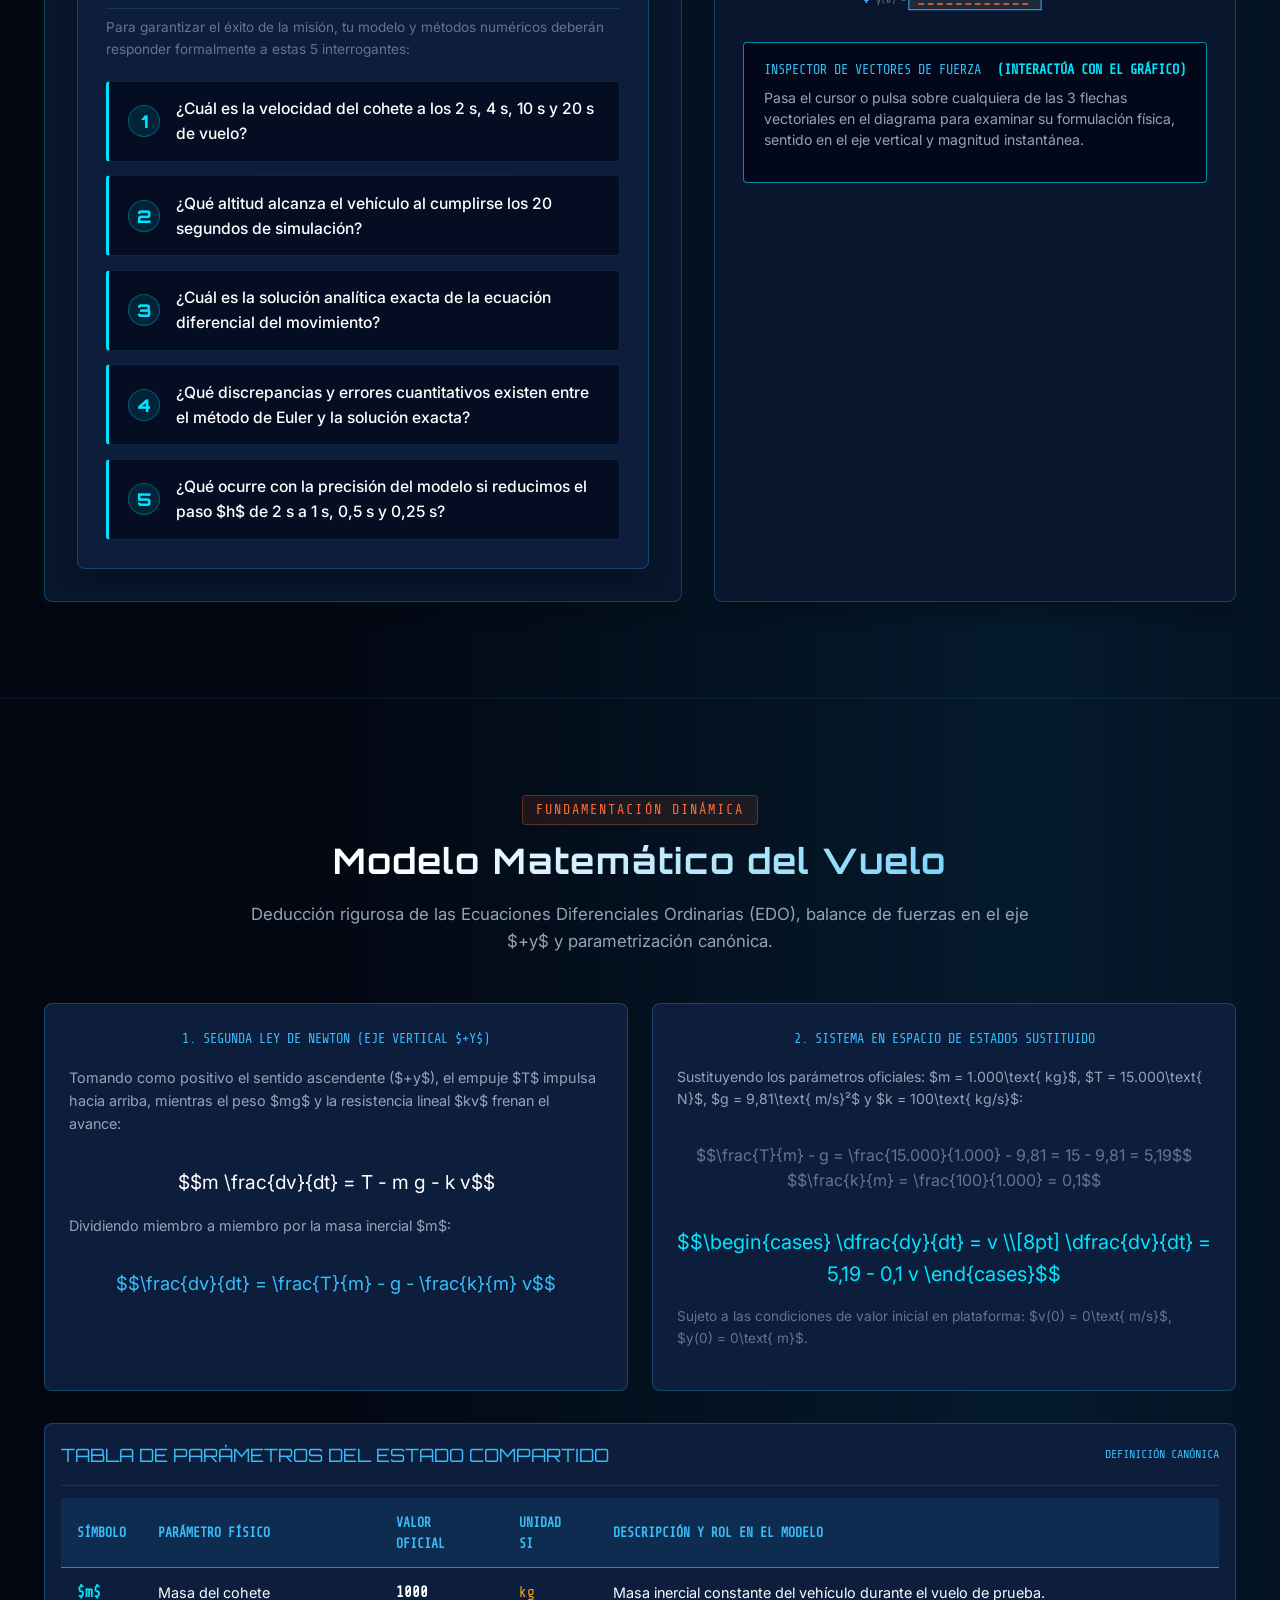
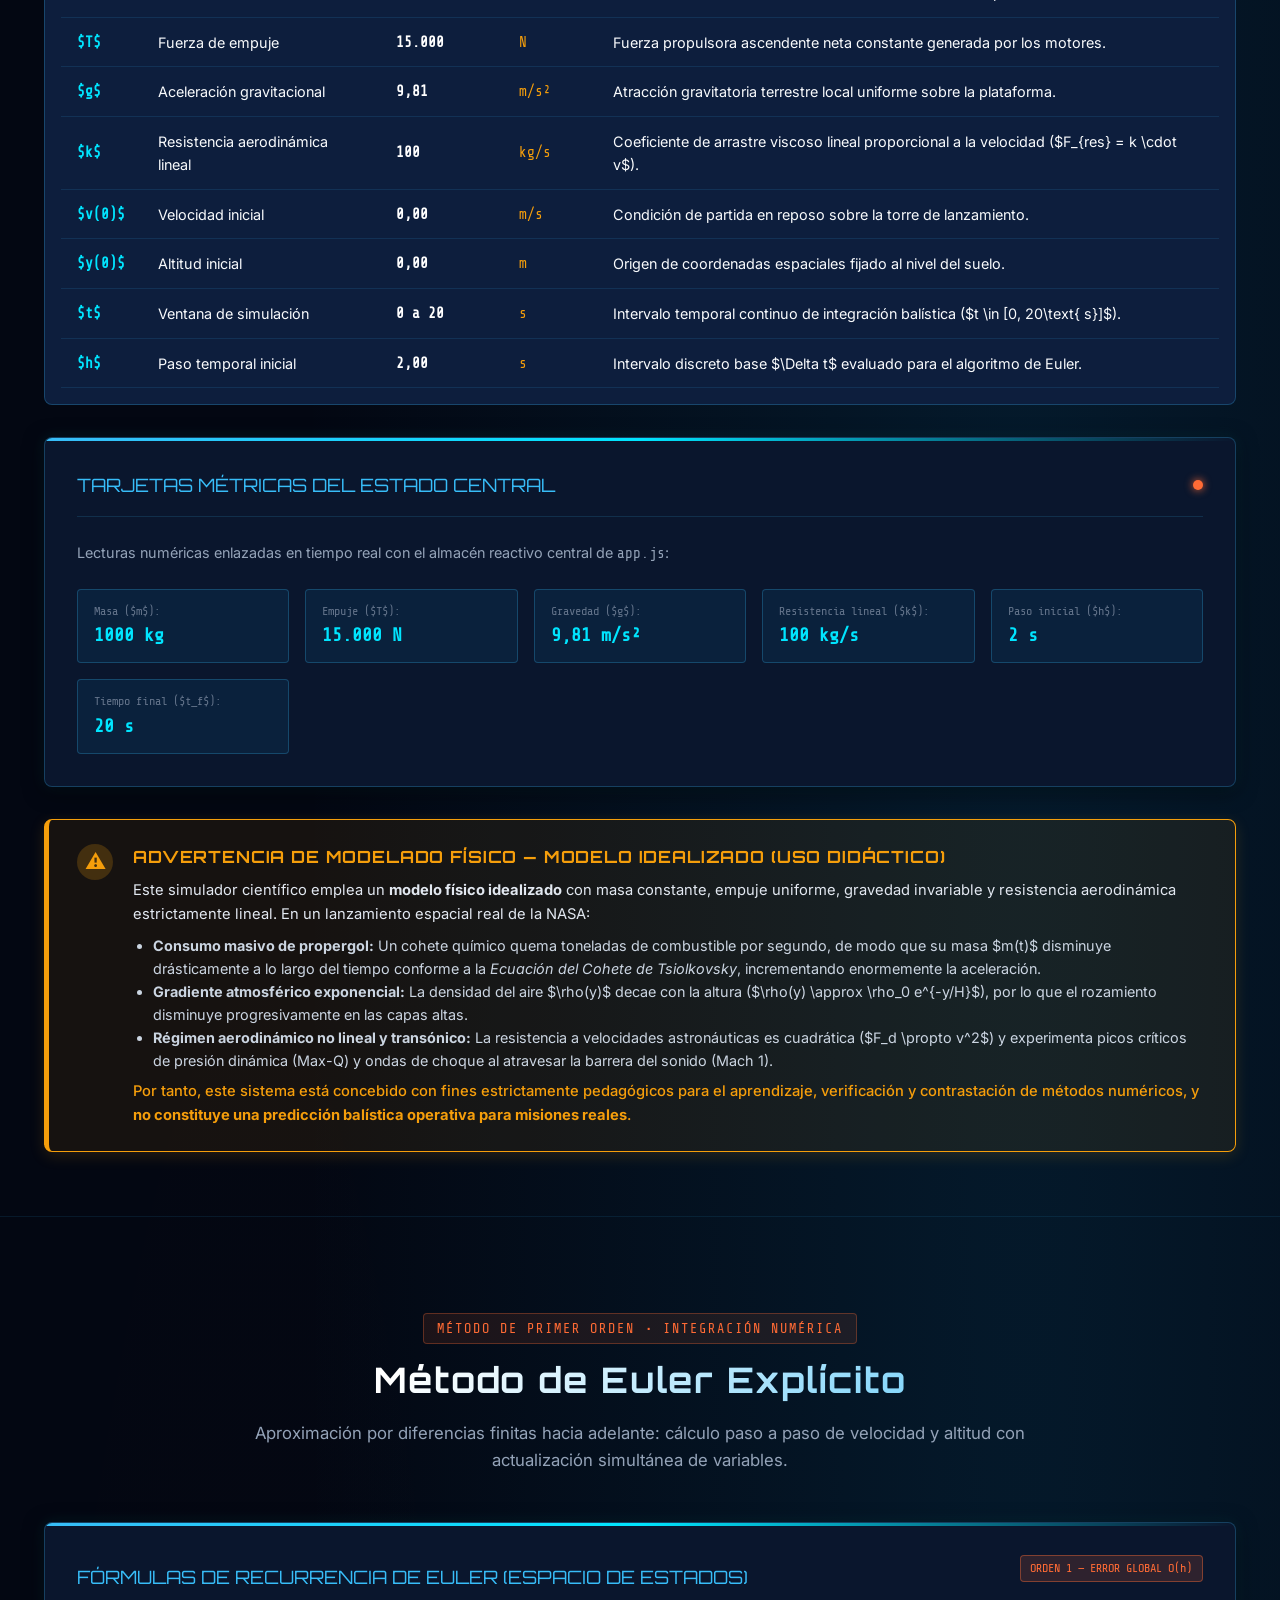
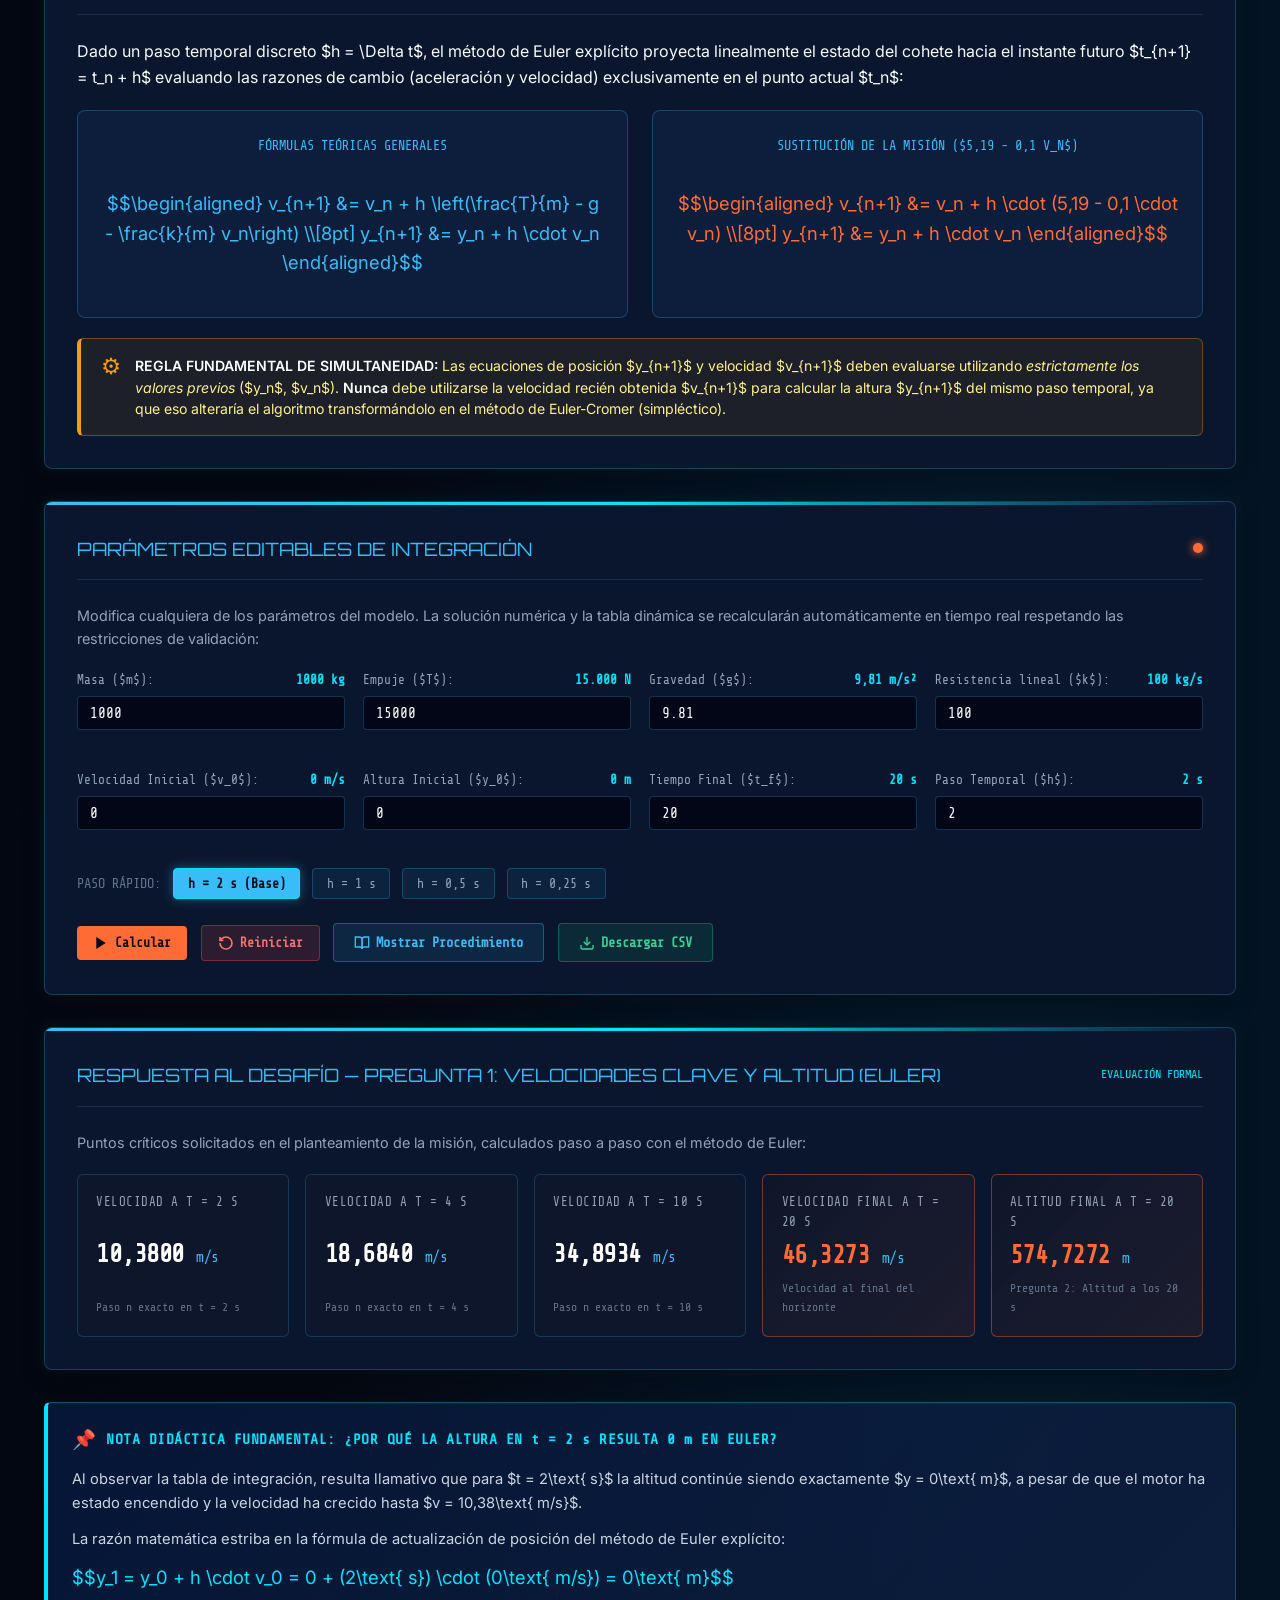
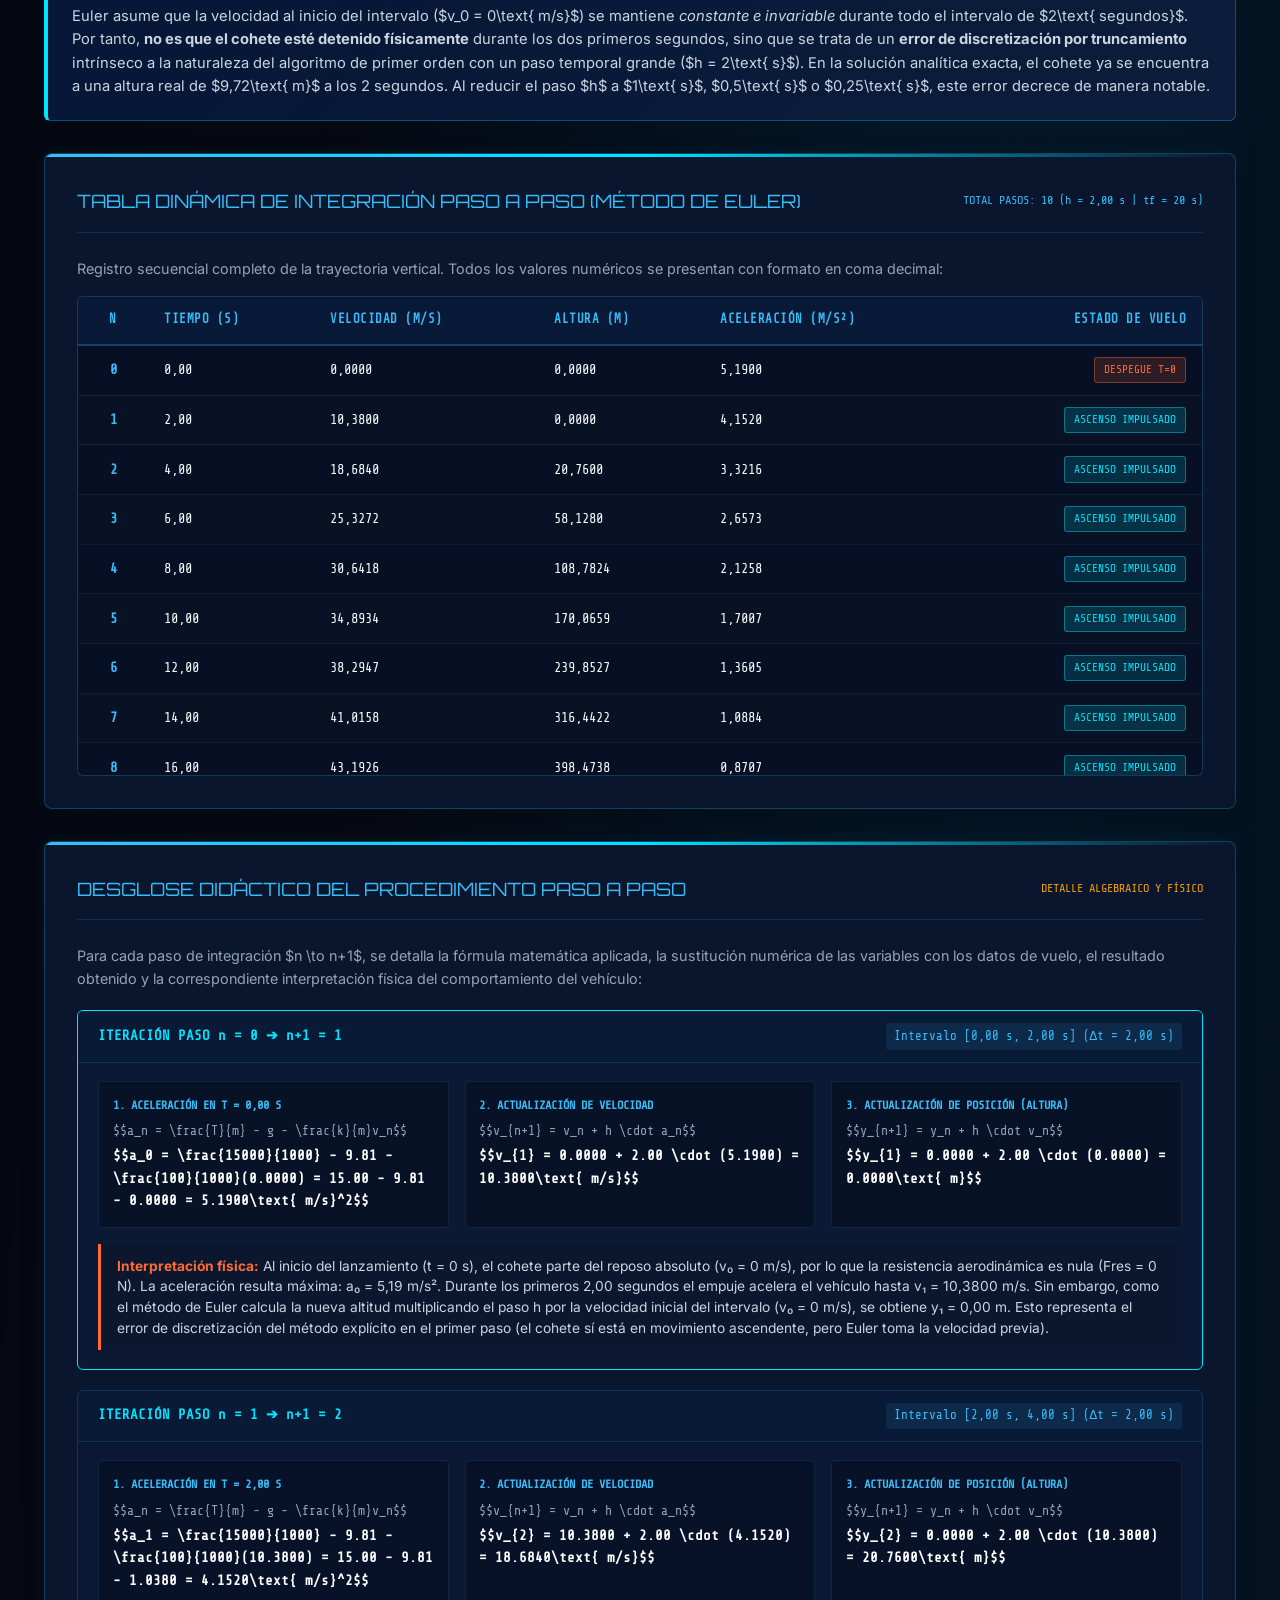
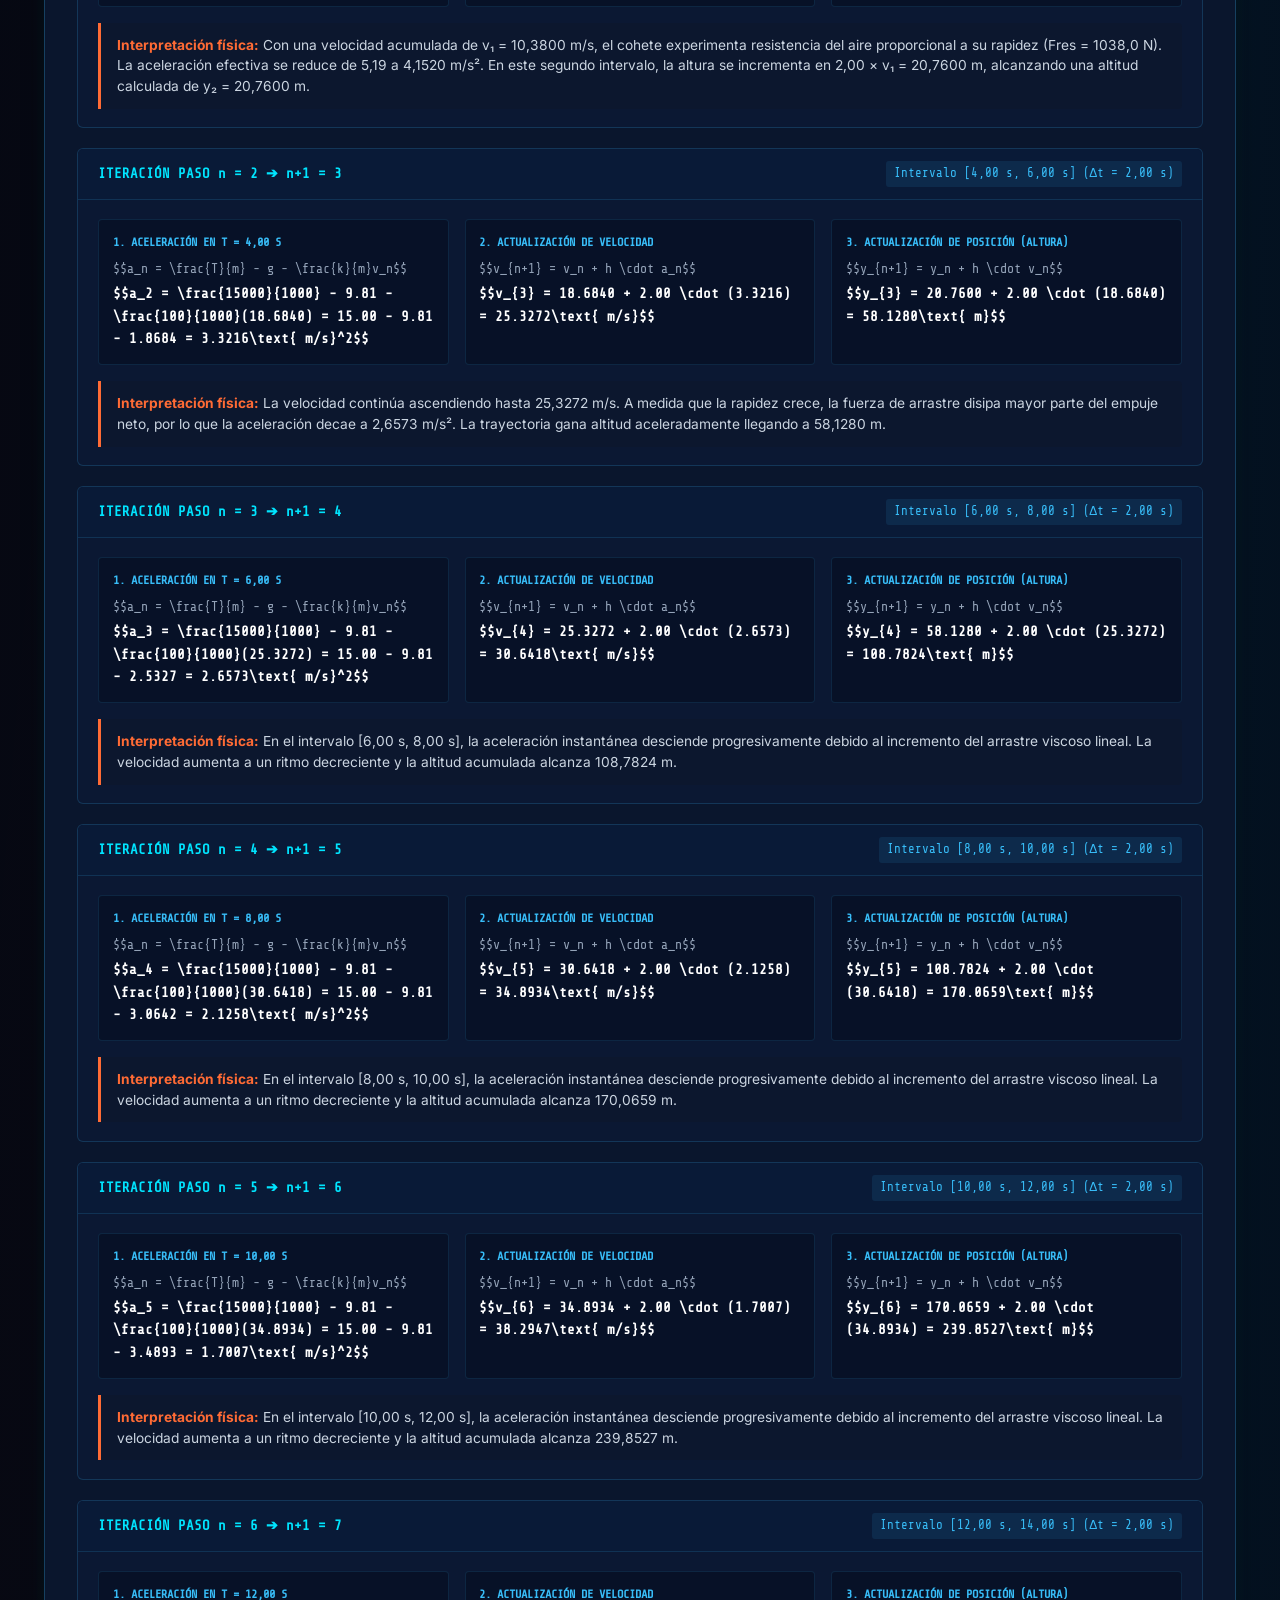
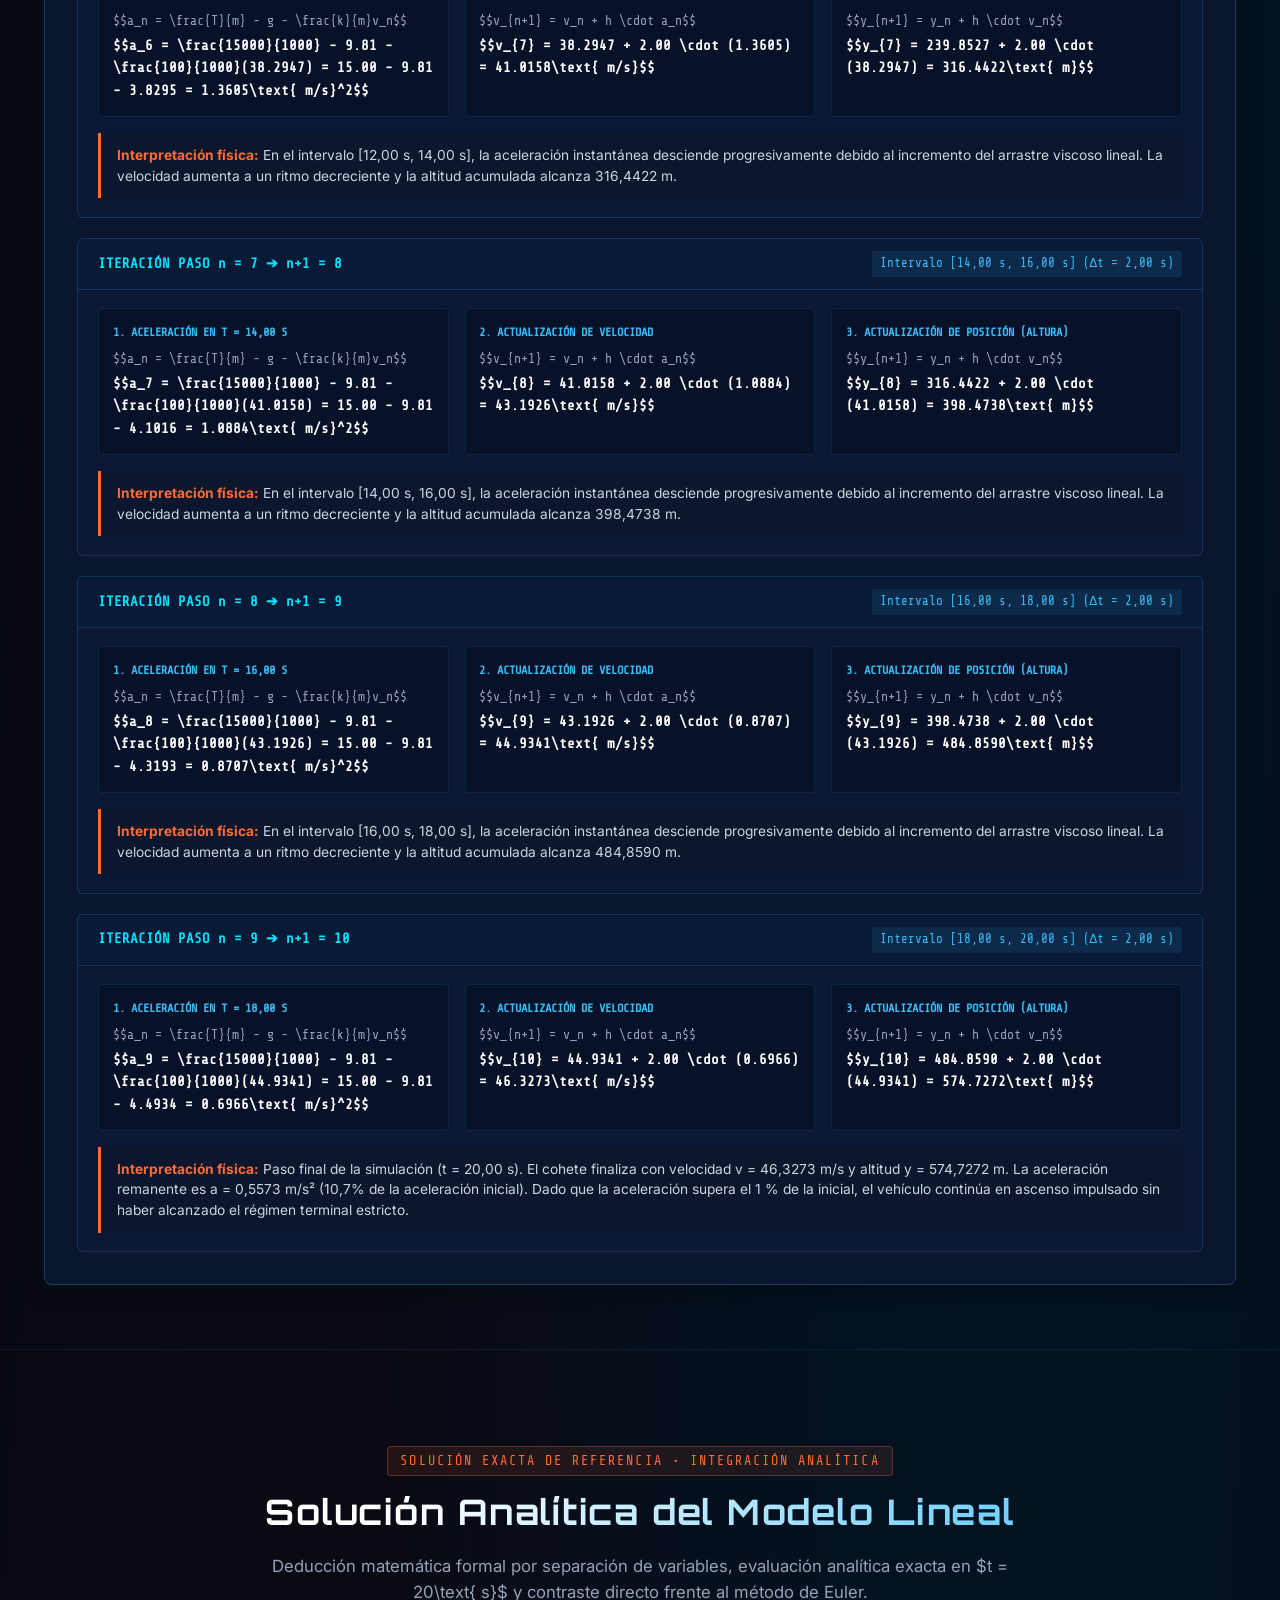
==== commit cb278ef4: "feat: preguntas de reflexión con respuesta libre y conclusión del desafío con resultados Euler vs ex" ====
--- a/index.html
+++ b/index.html
@@ -2376,22 +2376,186 @@
     <div class="container">
       <div class="section-header">
         <span class="section-tag">Legado y Epílogo</span>
-        <h2 class="section-title">Reflexión Histórica y Conclusiones</h2>
+        <h2 class="section-title">Reflexión y Conclusiones del Desafío</h2>
         <p class="section-subtitle">
-          La precisión matemática como garante de vidas humanas en los albores de la era espacial.
-        </p>
-      </div>
-
-      <div class="conclusion-banner">
-        <h3 style="color: var(--electric-blue); font-size: 1.5rem; margin-bottom: 1rem;">
-          La Ciencia Numérica al Servicio de la Humanidad
-        </h3>
-        <p style="color: #cbd5e1; font-size: 1.05rem; line-height: 1.8;">
-          El vuelo orbital del astronauta John Glenn en febrero de 1962 no fue únicamente un triunfo de la propulsión química, sino la consagración de la matemática aplicada. En una época de transición tecnológica entre las calculistas humanas y las primeras computadoras IBM 7090, la verificación rigurosa de algoritmos como Euler, Heun y Runge-Kutta demostró que la estabilidad numérica y el control estricto del error de truncamiento son condiciones indispensables en la astronáutica moderna.
-        </p>
-        <p style="color: #cbd5e1; font-size: 1.05rem; line-height: 1.8; margin-top: 1rem;">
-          Katherine Johnson, Dorothy Vaughan y Mary Jackson superaron barreras sociales y raciales en el Centro de Investigación de Langley, consolidando con lápiz, papel y tenacidad intelectual el camino hacia la llegada del ser humano al espacio.
-        </p>
+          El valor de las matemáticas en decisiones críticas: de las calculistas de Langley a la verificación rigurosa de ecuaciones diferenciales.
+        </p>
+      </div>
+
+      <!-- Tarjeta Principal: Conclusión Cuantitativa y Epistemológica del Desafío -->
+      <div class="challenge-conclusion-card">
+        <div class="conclusion-card-header">
+          <div class="conclusion-header-left">
+            <span class="status-dot-green"></span>
+            <span class="conclusion-header-tag">SÍNTESIS CIENTÍFICA DEL DESAFÍO BALÍSTICO</span>
+          </div>
+          <span class="badge-mission-nasa">NASA MISSION 1962</span>
+        </div>
+
+        <!-- Tarjetas Cuantitativas Comparativas Euler vs Exacta -->
+        <div class="conclusion-metrics-grid">
+          <div class="conclusion-card-metric">
+            <div class="metric-role-tag">Euler (h = 2 s, t = 20 s)</div>
+            <div class="metric-val-main" id="conclusion-dyn-v-euler">46,3273 <span class="metric-unit">m/s</span></div>
+            <div class="metric-val-sub" id="conclusion-dyn-y-euler">Altitud: 574,7272 m</div>
+          </div>
+
+          <div class="conclusion-card-metric highlight-exact">
+            <div class="metric-role-tag">Solución Exacta (t = 20 s)</div>
+            <div class="metric-val-main cyan-glow" id="conclusion-dyn-v-exact">44,8761 <span class="metric-unit">m/s</span></div>
+            <div class="metric-val-sub" id="conclusion-dyn-y-exact">Altitud: 589,2390 m</div>
+          </div>
+
+          <div class="conclusion-card-metric">
+            <div class="metric-role-tag">Desviación en Velocidad</div>
+            <div class="metric-val-main amber-glow" id="conclusion-dyn-err-v">+1,4512 <span class="metric-unit">m/s</span></div>
+            <div class="metric-val-sub">Euler sobreestima en +3,23%</div>
+          </div>
+
+          <div class="conclusion-card-metric">
+            <div class="metric-role-tag">Desviación en Altitud</div>
+            <div class="metric-val-main amber-glow" id="conclusion-dyn-err-y">-14,5118 <span class="metric-unit">m</span></div>
+            <div class="metric-val-sub">Euler subestima en -2,46%</div>
+          </div>
+        </div>
+
+        <!-- Enunciado Central Requerido del Desafío -->
+        <div class="conclusion-core-statement">
+          <div class="statement-icon">💡</div>
+          <div class="statement-text">
+            <strong>Conclusión del desafío:</strong> con $h = 2\text{ s}$, Euler da $46,3273\text{ m/s}$ y $574,7272\text{ m}$ a los $20\text{ s}$; la solución exacta da $44,8761\text{ m/s}$ y $589,2390\text{ m}$. La diferencia demuestra que <strong>no basta con obtener un resultado numérico: hay que evaluar su error y decidir si cumple la precisión requerida</strong>.
+          </div>
+        </div>
+
+        <!-- Cierre con la idea central de la película y el aula -->
+        <div class="conclusion-film-legacy">
+          <h3 class="film-legacy-title">El Valor de las Matemáticas en Decisiones Críticas</h3>
+          <p class="film-legacy-text">
+            Al igual que ocurrió en febrero de 1962 con el histórico vuelo de John Glenn en la cápsula <em>Friendship 7</em> —donde el astronauta confió su vida a la verificación manual de <strong>Katherine Johnson</strong> antes que a la flamante computadora IBM 7090—, la ingeniería moderna descansa en la comprensión íntima de las herramientas de cálculo.
+          </p>
+          <p class="film-legacy-text" style="margin-top: 0.75rem;">
+            Esta es la idea central de la película <em>Talentos Ocultos (Hidden Figures)</em>, trasladada al aula universitaria: <strong>las ecuaciones diferenciales convertidas en resultados numéricos verificables, interpretados físicamente y comprendidos con sus limitaciones teóricas</strong>. Una computadora puede calcular millones de iteraciones por segundo, pero solo el criterio matemático del ser humano puede juzgar si un paso $h$ es seguro, si el error acumulado es admisible y si el modelo físico representa con fidelidad la realidad del vuelo.
+          </p>
+        </div>
+      </div>
+
+      <!-- Panel de Preguntas de Reflexión Crítica -->
+      <div class="reflection-deck">
+        <div class="reflection-deck-header">
+          <div class="deck-title-box">
+            <span class="status-dot-green"></span>
+            <h3 class="reflection-deck-title">PREGUNTAS DE ANÁLISIS CRÍTICO Y REFLEXIÓN</h3>
+          </div>
+          <div class="reflection-deck-actions">
+            <button type="button" id="btn-copy-reflections" class="btn-reflection-action btn-copy" title="Copiar todas las preguntas y respuestas al portapapeles">
+              <svg width="15" height="15" viewBox="0 0 24 24" fill="none" stroke="currentColor" stroke-width="2" style="margin-right: 6px;"><rect x="9" y="9" width="13" height="13" rx="2" ry="2"/><path d="M5 15H4a2 2 0 0 1-2-2V4a2 2 0 0 1 2-2h9a2 2 0 0 1 2 2v1"/></svg>
+              COPIAR RESPUESTAS
+            </button>
+            <button type="button" id="btn-download-reflections" class="btn-reflection-action btn-download" title="Descargar respuestas en un archivo de texto">
+              <svg width="15" height="15" viewBox="0 0 24 24" fill="none" stroke="currentColor" stroke-width="2" style="margin-right: 6px;"><path d="M21 15v4a2 2 0 0 1-2 2H5a2 2 0 0 1-2-2v-4"/><polyline points="7 10 12 15 17 10"/><line x1="12" y1="15" x2="12" y2="3"/></svg>
+              DESCARGAR (.TXT)
+            </button>
+          </div>
+        </div>
+
+        <p class="reflection-deck-intro">
+          Redacta tus respuestas a las siguientes 5 interrogantes de análisis. Cada respuesta se almacena de forma persistente en tu sesión local de navegación para que no pierdas tu trabajo al recargar la página.
+        </p>
+
+        <!-- Pregunta 1 -->
+        <div class="reflection-card">
+          <div class="reflection-card-header">
+            <div class="reflection-num-pill">PREGUNTA 1</div>
+            <h4 class="reflection-card-title">1. ¿Por qué era importante verificar los cálculos antes de enviar astronautas al espacio?</h4>
+          </div>
+          <div class="reflection-guide-note">
+            <strong>Guía de análisis:</strong> Considera la transición tecnológica entre calculistas humanas y máquinas electrónicas (IBM 7090), la irreversibilidad de las maniobras orbitales, la ausencia de márgenes de error en la ventana de reentrada atmosférica y el imperativo ético de salvaguardar vidas humanas.
+          </div>
+          <textarea id="reflection-q1" class="reflection-textarea" rows="4" placeholder="Escribe aquí tu respuesta reflexiva sobre la verificación de cálculos y seguridad en misiones tripuladas..."></textarea>
+          <div class="reflection-card-footer">
+            <button type="button" class="btn-save-reflection" data-qid="1">
+              <svg width="14" height="14" viewBox="0 0 24 24" fill="none" stroke="currentColor" stroke-width="2" style="margin-right: 5px;"><path d="M19 21H5a2 2 0 0 1-2-2V5a2 2 0 0 1 2-2h11l5 5v11a2 2 0 0 1-2 2z"/><polyline points="17 21 17 13 7 13 7 21"/><polyline points="7 3 7 8 15 8"/></svg>
+              GUARDAR RESPUESTA
+            </button>
+            <span id="status-reflection-q1" class="reflection-save-status">Sin cambios guardados en sesión</span>
+          </div>
+        </div>
+
+        <!-- Pregunta 2 -->
+        <div class="reflection-card">
+          <div class="reflection-card-header">
+            <div class="reflection-num-pill">PREGUNTA 2</div>
+            <h4 class="reflection-card-title">2. ¿Qué riesgos existirían al utilizar un tamaño de paso demasiado grande?</h4>
+          </div>
+          <div class="reflection-guide-note">
+            <strong>Guía de análisis:</strong> Explica cómo el error local de truncamiento $O(h^2)$ y el error global $O(h)$ crecen rápidamente con $h$, pudiendo ocasionar inestabilidad numérica, trayectorias aberrantes, subestimación del consumo de combustible o fallos catastróficos en el ángulo de inserción orbital.
+          </div>
+          <textarea id="reflection-q2" class="reflection-textarea" rows="4" placeholder="Escribe aquí tu análisis sobre el impacto de un paso de integración h excesivamente amplio..."></textarea>
+          <div class="reflection-card-footer">
+            <button type="button" class="btn-save-reflection" data-qid="2">
+              <svg width="14" height="14" viewBox="0 0 24 24" fill="none" stroke="currentColor" stroke-width="2" style="margin-right: 5px;"><path d="M19 21H5a2 2 0 0 1-2-2V5a2 2 0 0 1 2-2h11l5 5v11a2 2 0 0 1-2 2z"/><polyline points="17 21 17 13 7 13 7 21"/><polyline points="7 3 7 8 15 8"/></svg>
+              GUARDAR RESPUESTA
+            </button>
+            <span id="status-reflection-q2" class="reflection-save-status">Sin cambios guardados en sesión</span>
+          </div>
+        </div>
+
+        <!-- Pregunta 3 -->
+        <div class="reflection-card">
+          <div class="reflection-card-header">
+            <div class="reflection-num-pill">PREGUNTA 3</div>
+            <h4 class="reflection-card-title">3. ¿Por qué una aproximación puede parecer razonable y aun así acumular errores importantes?</h4>
+          </div>
+          <div class="reflection-guide-note">
+            <strong>Guía de análisis:</strong> Diferencia entre el error local por paso (que puede ser de milésimas de metro por segundo) y el error global acumulado a lo largo de cientos de iteraciones temporales. Analiza cómo la linealización de la tangente en curvas cóncavas acumula sesgos unidireccionales sistemáticos.
+          </div>
+          <textarea id="reflection-q3" class="reflection-textarea" rows="4" placeholder="Escribe aquí tu razonamiento sobre la propagación y acumulación acumulativa del error de truncamiento..."></textarea>
+          <div class="reflection-card-footer">
+            <button type="button" class="btn-save-reflection" data-qid="3">
+              <svg width="14" height="14" viewBox="0 0 24 24" fill="none" stroke="currentColor" stroke-width="2" style="margin-right: 5px;"><path d="M19 21H5a2 2 0 0 1-2-2V5a2 2 0 0 1 2-2h11l5 5v11a2 2 0 0 1-2 2z"/><polyline points="17 21 17 13 7 13 7 21"/><polyline points="7 3 7 8 15 8"/></svg>
+              GUARDAR RESPUESTA
+            </button>
+            <span id="status-reflection-q3" class="reflection-save-status">Sin cambios guardados en sesión</span>
+          </div>
+        </div>
+
+        <!-- Pregunta 4 -->
+        <div class="reflection-card">
+          <div class="reflection-card-header">
+            <div class="reflection-num-pill">PREGUNTA 4</div>
+            <h4 class="reflection-card-title">4. ¿Qué variables reales del lanzamiento no fueron consideradas en nuestro modelo?</h4>
+          </div>
+          <div class="reflection-guide-note">
+            <strong>Guía de análisis:</strong> Enumera factores físicos omitidos: consumo continuo de masa propulsora ($m(t) = m_0 - \dot{m}t$, ecuación de Tsiolkovsky), densidad atmosférica decreciente con la altitud ($\rho(y)$), resistencia aerodinámica cuadrática no lineal ($v^2$), variación del campo gravitatorio $g(y) = G M / (R + y)^2$, vientos laterales y empuje vectorial orientable.
+          </div>
+          <textarea id="reflection-q4" class="reflection-textarea" rows="4" placeholder="Escribe aquí los efectos físicos y no linealidades que un modelo aeroespacial real de la NASA debe incorporar..."></textarea>
+          <div class="reflection-card-footer">
+            <button type="button" class="btn-save-reflection" data-qid="4">
+              <svg width="14" height="14" viewBox="0 0 24 24" fill="none" stroke="currentColor" stroke-width="2" style="margin-right: 5px;"><path d="M19 21H5a2 2 0 0 1-2-2V5a2 2 0 0 1 2-2h11l5 5v11a2 2 0 0 1-2 2z"/><polyline points="17 21 17 13 7 13 7 21"/><polyline points="7 3 7 8 15 8"/></svg>
+              GUARDAR RESPUESTA
+            </button>
+            <span id="status-reflection-q4" class="reflection-save-status">Sin cambios guardados en sesión</span>
+          </div>
+        </div>
+
+        <!-- Pregunta 5 -->
+        <div class="reflection-card">
+          <div class="reflection-card-header">
+            <div class="reflection-num-pill">PREGUNTA 5</div>
+            <h4 class="reflection-card-title">5. ¿Por qué el cálculo de una trayectoria lunar requiere un modelo mucho más complejo que el ascenso vertical de este ejercicio?</h4>
+          </div>
+          <div class="reflection-guide-note">
+            <strong>Guía de análisis:</strong> Describe el paso del movimiento unidilíneo 1D al espacio 3D, el problema gravitatorio de los tres cuerpos restringido (Tierra - Luna - Nave espacial), campos gravitacionales rotantes no homogéneos, órbitas elípticas e hiperbólicas de transferencia (inyección translunar TLI) y maniobras de reentrada balística de alta precisión.
+          </div>
+          <textarea id="reflection-q5" class="reflection-textarea" rows="4" placeholder="Escribe aquí sobre la dinámica orbital tridimensional, la interacción gravitacional múltiple y la complejidad del viaje lunar..."></textarea>
+          <div class="reflection-card-footer">
+            <button type="button" class="btn-save-reflection" data-qid="5">
+              <svg width="14" height="14" viewBox="0 0 24 24" fill="none" stroke="currentColor" stroke-width="2" style="margin-right: 5px;"><path d="M19 21H5a2 2 0 0 1-2-2V5a2 2 0 0 1 2-2h11l5 5v11a2 2 0 0 1-2 2z"/><polyline points="17 21 17 13 7 13 7 21"/><polyline points="7 3 7 8 15 8"/></svg>
+              GUARDAR RESPUESTA
+            </button>
+            <span id="status-reflection-q5" class="reflection-save-status">Sin cambios guardados en sesión</span>
+          </div>
+        </div>
       </div>
     </div>
   </section>
--- a/css/styles.css
+++ b/css/styles.css
@@ -3899,7 +3899,368 @@
 }
 
 /* --------------------------------------------------------------------------
-   18. ESTILOS DE IMPRESIÓN OFICIAL (@MEDIA PRINT)
+   18. SECCIÓN 12: REFLEXIÓN Y CONCLUSIONES DEL DESAFÍO
+   -------------------------------------------------------------------------- */
+.challenge-conclusion-card {
+  background: linear-gradient(135deg, rgba(6, 14, 32, 0.95), rgba(14, 165, 233, 0.12));
+  border: 1px solid var(--border-console-bright);
+  border-radius: var(--radius-md);
+  padding: 2rem;
+  margin-bottom: 2.5rem;
+  box-shadow: 0 0 35px rgba(0, 0, 0, 0.7);
+}
+
+.conclusion-card-header {
+  display: flex;
+  justify-content: space-between;
+  align-items: center;
+  flex-wrap: wrap;
+  gap: 0.75rem;
+  margin-bottom: 1.5rem;
+  padding-bottom: 0.75rem;
+  border-bottom: 1px solid rgba(56, 189, 248, 0.2);
+}
+
+.conclusion-header-left {
+  display: flex;
+  align-items: center;
+  gap: 0.6rem;
+}
+
+.conclusion-header-tag {
+  font-family: var(--font-mono);
+  font-size: 0.88rem;
+  font-weight: 700;
+  color: var(--sky-blue);
+  letter-spacing: 0.5px;
+}
+
+.conclusion-metrics-grid {
+  display: grid;
+  grid-template-columns: repeat(4, 1fr);
+  gap: 1rem;
+  margin-bottom: 1.75rem;
+}
+
+.conclusion-card-metric {
+  background: rgba(6, 14, 32, 0.85);
+  border: 1px solid var(--border-console);
+  border-radius: var(--radius-sm);
+  padding: 1.15rem 1rem;
+  text-align: center;
+  transition: all 0.2s ease;
+}
+
+.conclusion-card-metric.highlight-exact {
+  border-color: var(--electric-blue);
+  background: rgba(0, 229, 255, 0.06);
+  box-shadow: 0 0 15px rgba(0, 229, 255, 0.15);
+}
+
+.metric-role-tag {
+  font-family: var(--font-mono);
+  font-size: 0.72rem;
+  text-transform: uppercase;
+  color: var(--text-muted);
+  margin-bottom: 0.35rem;
+}
+
+.metric-val-main {
+  font-family: var(--font-mono);
+  font-size: 1.45rem;
+  font-weight: 800;
+  color: #fff;
+  margin-bottom: 0.25rem;
+}
+
+.metric-unit {
+  font-size: 0.85rem;
+  color: var(--text-dim);
+  font-weight: 400;
+}
+
+.metric-val-sub {
+  font-size: 0.75rem;
+  color: var(--text-dim);
+}
+
+.conclusion-core-statement {
+  background: rgba(245, 158, 11, 0.1);
+  border: 1px solid rgba(245, 158, 11, 0.45);
+  border-left: 4px solid var(--mission-amber);
+  border-radius: var(--radius-sm);
+  padding: 1.25rem 1.5rem;
+  display: flex;
+  align-items: flex-start;
+  gap: 1rem;
+  margin-bottom: 1.75rem;
+}
+
+.statement-icon {
+  font-size: 1.5rem;
+  line-height: 1;
+  flex-shrink: 0;
+  margin-top: 0.1rem;
+}
+
+.statement-text {
+  font-size: 1.02rem;
+  color: #fef08a;
+  line-height: 1.65;
+}
+
+.statement-text strong {
+  color: #fff;
+  font-weight: 700;
+}
+
+.conclusion-film-legacy {
+  background: rgba(3, 7, 18, 0.6);
+  border: 1px solid rgba(56, 189, 248, 0.15);
+  border-radius: var(--radius-sm);
+  padding: 1.5rem;
+}
+
+.film-legacy-title {
+  font-family: var(--font-display);
+  font-size: 1.15rem;
+  color: var(--electric-blue);
+  margin-bottom: 0.75rem;
+}
+
+.film-legacy-text {
+  font-size: 0.95rem;
+  color: #cbd5e1;
+  line-height: 1.75;
+}
+
+.film-legacy-text strong {
+  color: #fff;
+}
+
+/* Panel de preguntas de reflexión */
+.reflection-deck {
+  background: var(--bg-card);
+  border: 1px solid var(--border-console);
+  border-radius: var(--radius-md);
+  padding: 2rem;
+}
+
+.reflection-deck-header {
+  display: flex;
+  justify-content: space-between;
+  align-items: center;
+  flex-wrap: wrap;
+  gap: 1rem;
+  margin-bottom: 0.75rem;
+  padding-bottom: 0.75rem;
+  border-bottom: 1px solid rgba(56, 189, 248, 0.15);
+}
+
+.deck-title-box {
+  display: flex;
+  align-items: center;
+  gap: 0.6rem;
+}
+
+.reflection-deck-title {
+  font-family: var(--font-mono);
+  font-size: 0.95rem;
+  font-weight: 700;
+  color: var(--sky-blue);
+  letter-spacing: 0.5px;
+  margin: 0;
+}
+
+.reflection-deck-actions {
+  display: flex;
+  align-items: center;
+  gap: 0.6rem;
+  flex-wrap: wrap;
+}
+
+.btn-reflection-action {
+  font-family: var(--font-mono);
+  font-size: 0.78rem;
+  font-weight: 700;
+  padding: 0.55rem 0.9rem;
+  border-radius: var(--radius-sm);
+  cursor: pointer;
+  display: inline-flex;
+  align-items: center;
+  transition: all 0.2s ease;
+  border: 1px solid var(--border-console);
+  background: rgba(6, 14, 32, 0.85);
+  color: var(--sky-blue);
+}
+
+.btn-reflection-action:hover {
+  border-color: var(--electric-blue);
+  color: #fff;
+  background: rgba(0, 229, 255, 0.12);
+}
+
+.btn-reflection-action.btn-copy:active,
+.btn-reflection-action.copied-success {
+  background: rgba(16, 185, 129, 0.2);
+  border-color: #10B981;
+  color: #10B981;
+}
+
+.reflection-deck-intro {
+  font-size: 0.9rem;
+  color: var(--text-muted);
+  line-height: 1.5;
+  margin-bottom: 1.75rem;
+}
+
+/* Tarjeta individual de reflexión */
+.reflection-card {
+  background: rgba(6, 14, 32, 0.75);
+  border: 1px solid var(--border-console);
+  border-radius: var(--radius-sm);
+  padding: 1.35rem 1.5rem;
+  margin-bottom: 1.5rem;
+  transition: all 0.2s ease;
+}
+
+.reflection-card:hover {
+  border-color: rgba(56, 189, 248, 0.4);
+}
+
+.reflection-card-header {
+  display: flex;
+  align-items: flex-start;
+  gap: 0.75rem;
+  margin-bottom: 0.65rem;
+}
+
+.reflection-num-pill {
+  font-family: var(--font-mono);
+  font-size: 0.72rem;
+  font-weight: 700;
+  background: rgba(56, 189, 248, 0.15);
+  border: 1px solid rgba(56, 189, 248, 0.35);
+  color: var(--sky-blue);
+  padding: 0.2rem 0.55rem;
+  border-radius: 3px;
+  flex-shrink: 0;
+}
+
+.reflection-card-title {
+  font-family: var(--font-sans);
+  font-size: 1rem;
+  font-weight: 700;
+  color: #fff;
+  line-height: 1.4;
+  margin: 0;
+}
+
+.reflection-guide-note {
+  font-size: 0.82rem;
+  color: #94a3b8;
+  background: rgba(3, 7, 18, 0.5);
+  border-left: 3px solid var(--sky-blue);
+  padding: 0.5rem 0.75rem;
+  border-radius: 0 4px 4px 0;
+  margin-bottom: 0.85rem;
+  line-height: 1.5;
+}
+
+.reflection-guide-note strong {
+  color: var(--sky-blue);
+}
+
+.reflection-textarea {
+  width: 100%;
+  min-height: 115px;
+  background: #030712;
+  border: 1px solid var(--border-console);
+  border-radius: 4px;
+  padding: 0.85rem 1rem;
+  font-family: var(--font-sans);
+  font-size: 0.92rem;
+  color: var(--text-primary);
+  line-height: 1.6;
+  outline: none;
+  resize: vertical;
+  transition: all 0.2s ease;
+  margin-bottom: 0.75rem;
+}
+
+.reflection-textarea:focus {
+  border-color: var(--electric-blue);
+  box-shadow: 0 0 10px rgba(0, 229, 255, 0.35);
+}
+
+.reflection-card-footer {
+  display: flex;
+  justify-content: space-between;
+  align-items: center;
+  flex-wrap: wrap;
+  gap: 0.75rem;
+}
+
+.btn-save-reflection {
+  font-family: var(--font-mono);
+  font-size: 0.78rem;
+  font-weight: 700;
+  padding: 0.45rem 0.85rem;
+  border-radius: 3px;
+  cursor: pointer;
+  display: inline-flex;
+  align-items: center;
+  transition: all 0.2s ease;
+  border: 1px solid var(--border-console);
+  background: rgba(14, 165, 233, 0.1);
+  color: var(--sky-blue);
+}
+
+.btn-save-reflection:hover {
+  background: rgba(0, 229, 255, 0.2);
+  border-color: var(--electric-blue);
+  color: #fff;
+}
+
+.btn-save-reflection.btn-saved-flash {
+  background: rgba(16, 185, 129, 0.25);
+  border-color: #10B981;
+  color: #10B981;
+}
+
+.reflection-save-status {
+  font-family: var(--font-mono);
+  font-size: 0.75rem;
+  color: var(--text-dim);
+  transition: all 0.3s ease;
+}
+
+.reflection-save-status.status-saved {
+  color: #10B981;
+  font-weight: 600;
+}
+
+@media (max-width: 1080px) {
+  .conclusion-metrics-grid {
+    grid-template-columns: repeat(2, 1fr);
+  }
+}
+
+@media (max-width: 640px) {
+  .conclusion-metrics-grid {
+    grid-template-columns: 1fr;
+  }
+  .reflection-deck-actions {
+    width: 100%;
+  }
+  .btn-reflection-action {
+    flex: 1;
+    justify-content: center;
+  }
+}
+
+/* --------------------------------------------------------------------------
+   19. ESTILOS DE IMPRESIÓN OFICIAL (@MEDIA PRINT)
    -------------------------------------------------------------------------- */
 @media print {
   /* Ocultar elementos irrelevantes de navegación y controles interactivos */
